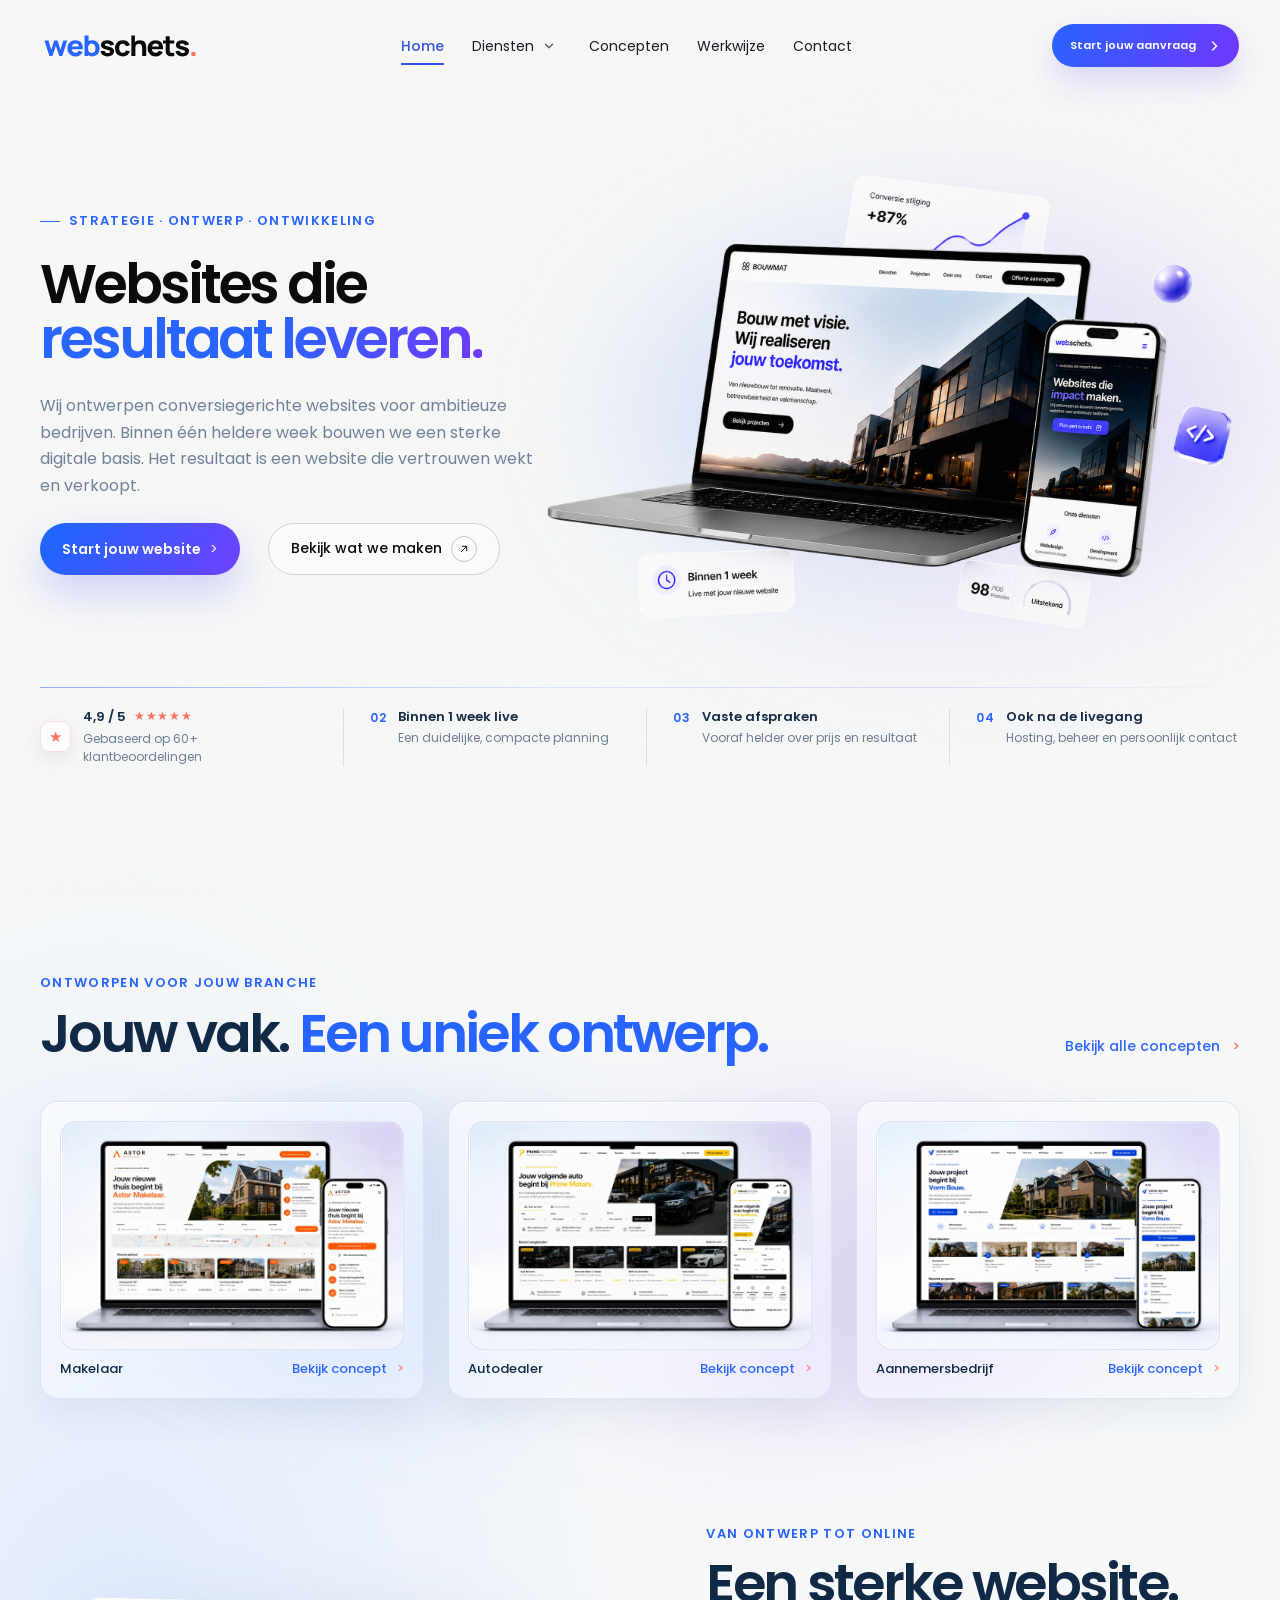
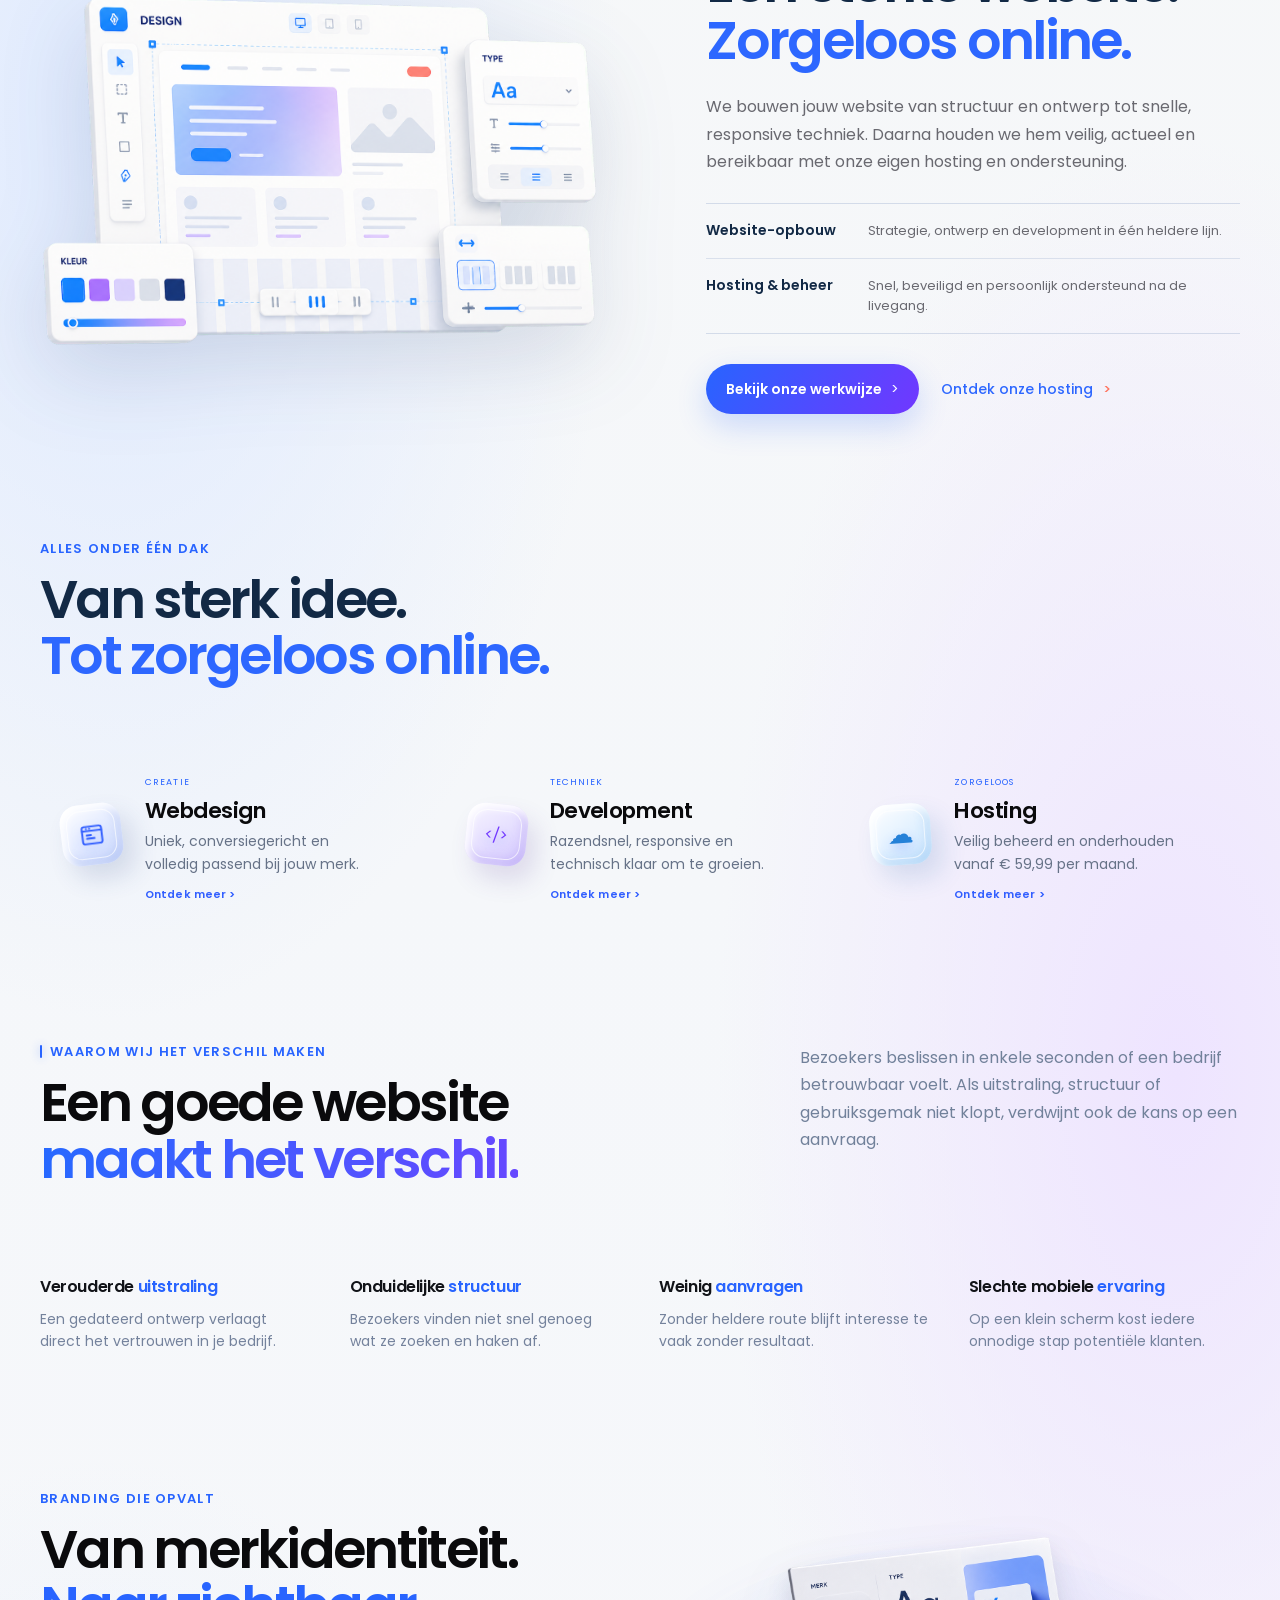
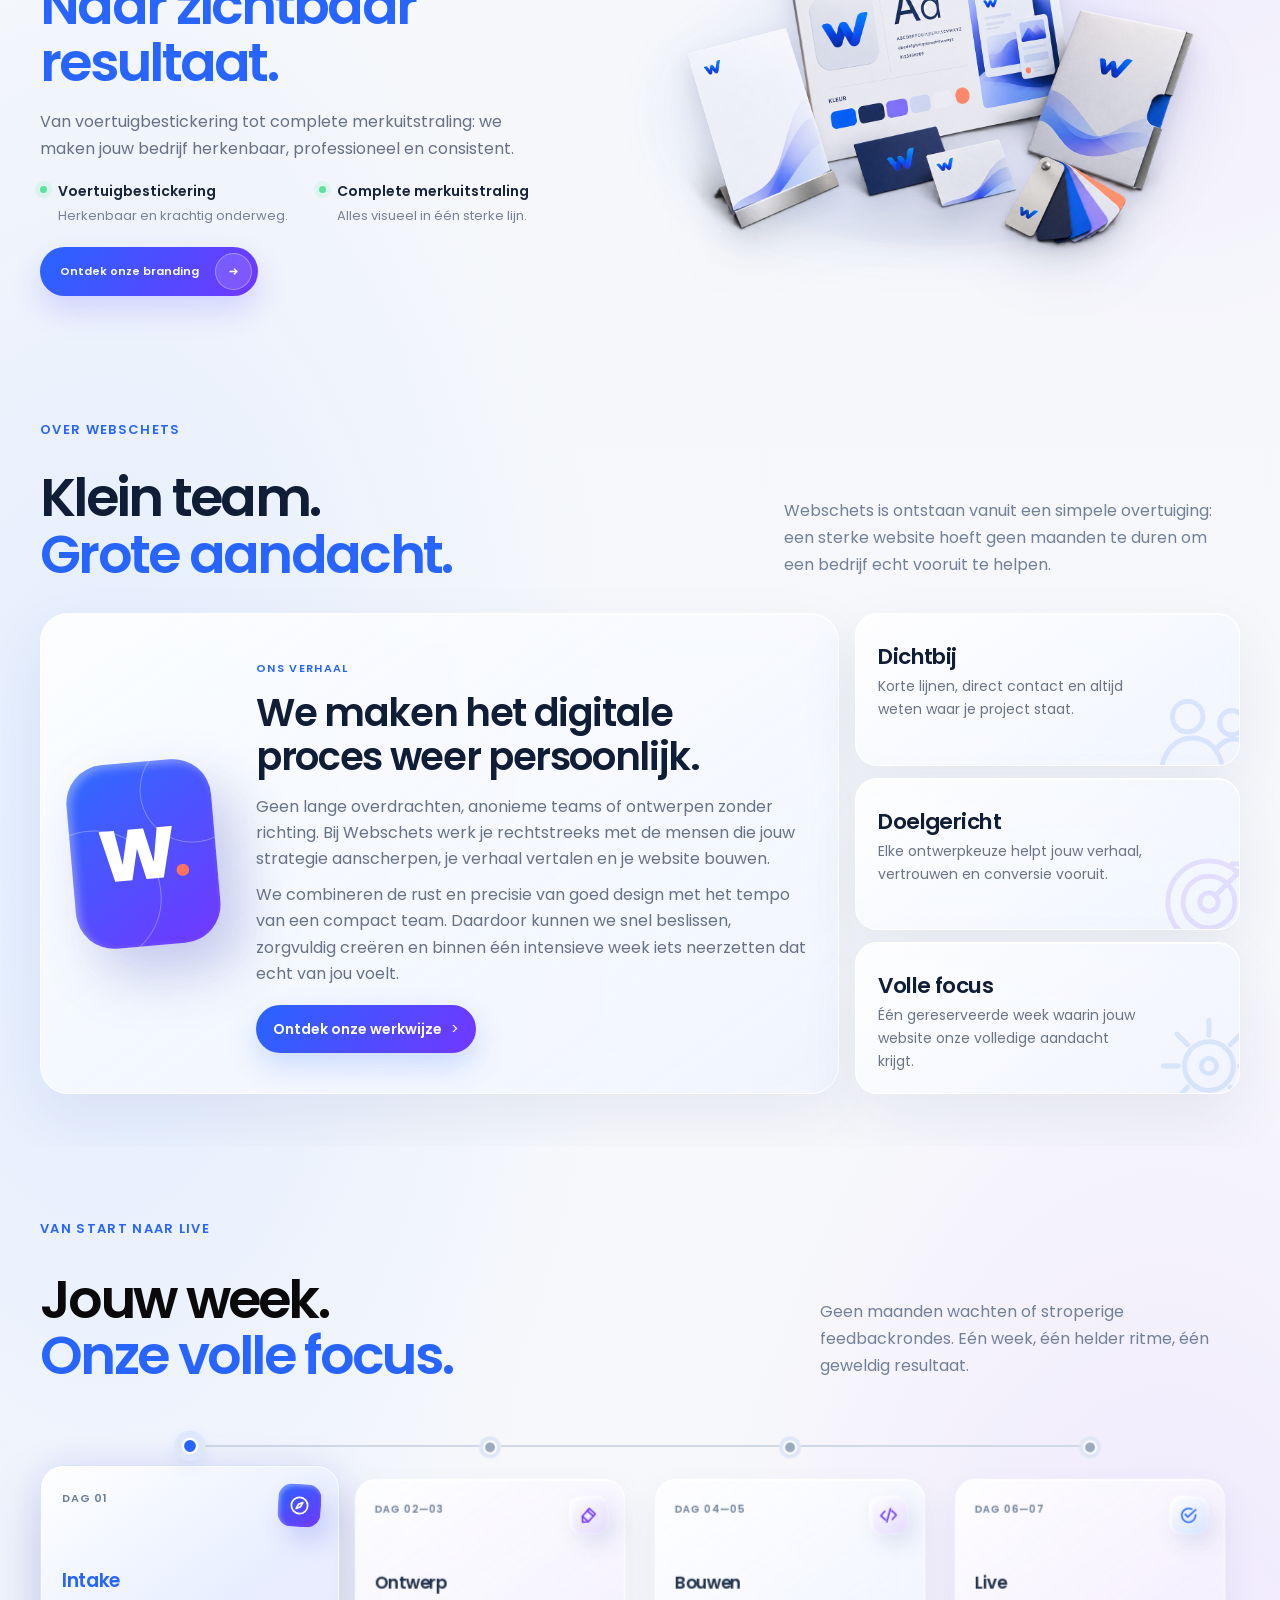
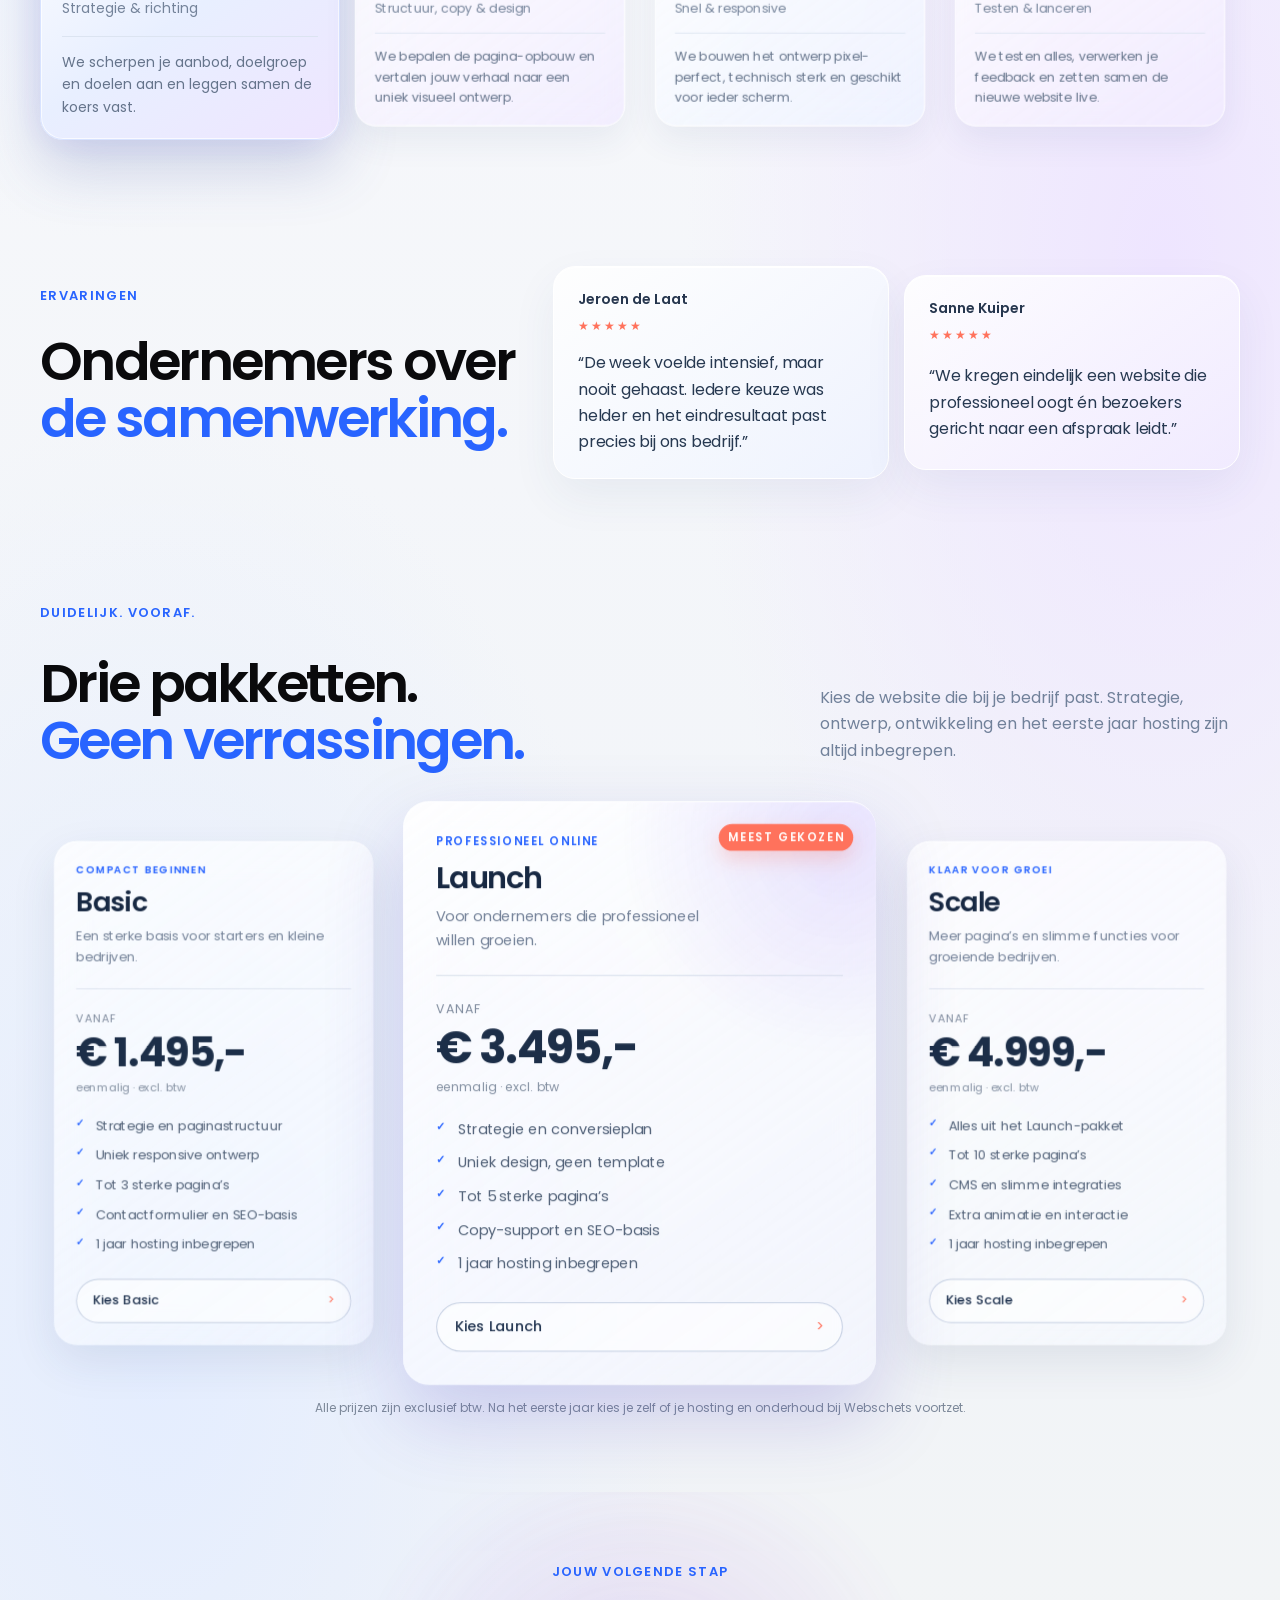
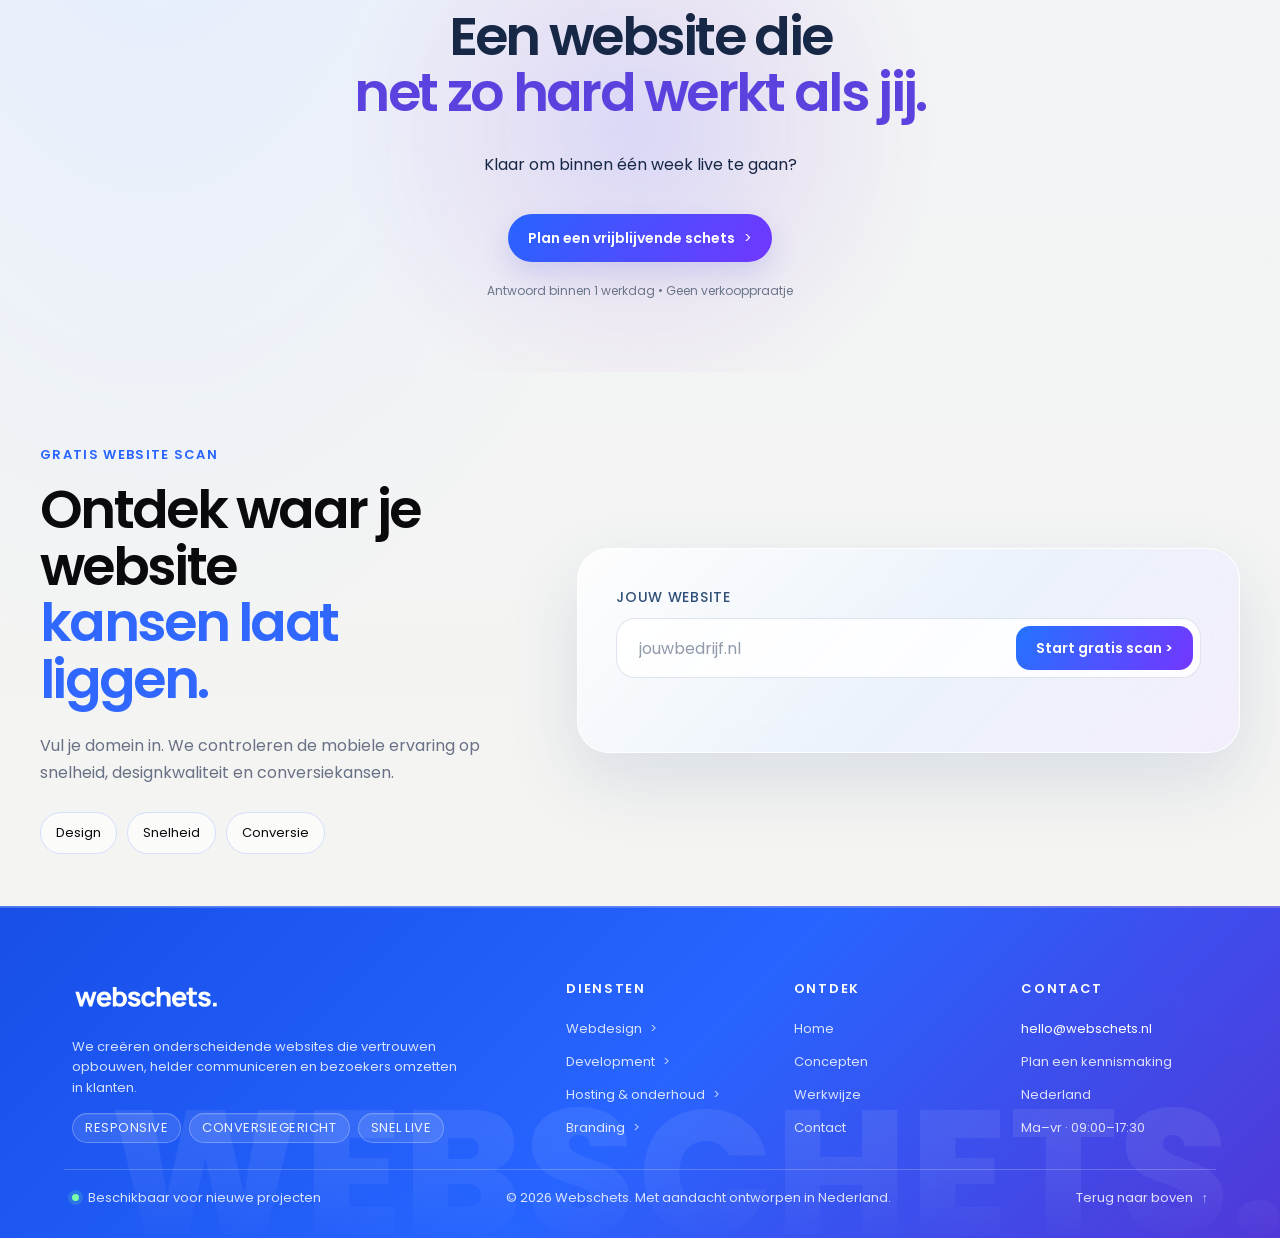
==== index.html @ 0f5df16c "Refresh seamless footer transition" ====
<!doctype html>
<html lang="nl">
<head>
  <link rel="icon" href="assets/webschets-favicon.png" type="image/png">
  <meta charset="UTF-8">
  <meta name="viewport" content="width=device-width, initial-scale=1.0">
  <meta name="description" content="Webschets bouwt conversiegerichte websites binnen 1 week, voor een strak bedrag.">
  <title>webschets — jouw nieuwe website. live in 1 week.</title>
  <link rel="stylesheet" href="styles.css?v=47">
  <link rel="stylesheet" href="shared-header.css?v=30">
  <link rel="stylesheet" href="typography.css?v=2">
  <link rel="stylesheet" href="logo-assets.css?v=2">
  <link rel="stylesheet" href="shared-footer.css?v=10">
<link rel="stylesheet" href="card-title-weight.css?v=1">
  <link rel="stylesheet" href="shared-design-system.css?v=2">
  <link rel="stylesheet" href="concept-showcase.css?v=15">
</head>
<body class="home-page">
  <div class="noise"></div>
  <header class="nav shell shared-site-header" id="site-header">
    <a class="logo" href="index.html" aria-label="Webschets home"><img class="site-logo-image" src="assets/webschets-logo.svg" alt="Webschets"></a>
    <nav aria-label="Hoofdnavigatie"><a class="active" href="index.html">Home</a><a href="diensten.html">Diensten</a><a href="werk.html">Concepten</a><a href="werkwijze.html">Werkwijze</a><a href="contact.html">Contact</a></nav>
      <a class="nav-cta" href="contact.html">Start jouw aanvraag <span class="nav-cta-icon" aria-hidden="true"><svg viewBox="0 0 20 20"><path d="m7 5 5 5-5 5"/></svg></span></a>
    <button class="menu" type="button" aria-label="Menu openen" aria-expanded="false">☰</button>
  </header>

  <main id="top">
    <section class="hero shell">
      <div class="hero-copy reveal">
        <p class="hero-eyebrow section-label">Strategie · ontwerp · ontwikkeling</p>
        <h1>Websites die<br><span>resultaat leveren.</span></h1>
        <p>Wij ontwerpen conversiegerichte websites voor ambitieuze bedrijven. Binnen één heldere week bouwen we een sterke digitale basis. Het resultaat is een website die vertrouwen wekt en verkoopt.</p>
        <div class="hero-actions"><a class="button primary" href="contact.html">Start jouw website <span>↗</span></a><a class="text-link" href="werk.html"><i aria-hidden="true"><svg viewBox="0 0 20 20"><path d="M5.5 14.5 14.5 5.5M7 5.5h7.5V13"/></svg></i> Bekijk wat we maken</a></div>
      </div>
      <div class="hero-visual reveal" data-parallax>
        <div class="orb orb-one"></div><div class="orb orb-two"></div>
        <img src="assets/webschets-hero-bouwmat-ultra-4k.png" alt="Vrijstaande Webschets website-mockup op laptop en telefoon voor Bouwmat">
      </div>
      <div class="hero-trust-bar reveal" aria-label="Waarom ondernemers Webschets vertrouwen">
        <div class="hero-trust-review"><span class="hero-review-badge" aria-hidden="true">★</span><p><span class="hero-review-score"><strong>4,9 / 5</strong><span class="hero-review-stars" aria-label="Vijf sterren">★★★★★</span></span><small>Gebaseerd op 60+ klantbeoordelingen</small></p></div>
        <div><span class="hero-trust-mark" aria-hidden="true">02</span><p><strong>Binnen 1 week live</strong><small>Een duidelijke, compacte planning</small></p></div>
        <div><span class="hero-trust-mark" aria-hidden="true">03</span><p><strong>Vaste afspraken</strong><small>Vooraf helder over prijs en resultaat</small></p></div>
        <div><span class="hero-trust-mark" aria-hidden="true">04</span><p><strong>Ook na de livegang</strong><small>Hosting, beheer en persoonlijk contact</small></p></div>
      </div>
    </section>

    <section class="concept-showcase shell reveal branch-showcase" id="werk" aria-labelledby="branch-showcase-title">
      <div class="concept-showcase-head">
        <div>
          <p class="kicker concept-showcase-eyebrow section-label">ONTWORPEN VOOR JOUW BRANCHE</p>
          <h2 id="branch-showcase-title">Jouw vak. <span>Een uniek ontwerp.</span></h2>
        </div>
        <a class="concept-showcase-all" href="werk.html">Bekijk alle concepten <span aria-hidden="true">→</span></a>
      </div>
      <div class="concept-showcase-grid branch-grid">
        <article class="concept-showcase-card branch-card realtor">
          <span class="concept-showcase-visual branch-preview"><span aria-hidden="true"></span></span>
          <span class="concept-showcase-meta"><strong>Makelaar</strong><span>Bekijk concept <i aria-hidden="true">→</i></span></span>
        </article>
        <article class="concept-showcase-card branch-card automotive">
          <span class="concept-showcase-visual branch-preview"><span aria-hidden="true"></span></span>
          <span class="concept-showcase-meta"><strong>Autodealer</strong><span>Bekijk concept <i aria-hidden="true">→</i></span></span>
        </article>
        <article class="concept-showcase-card branch-card contractor">
          <span class="concept-showcase-visual branch-preview"><span aria-hidden="true"></span></span>
          <span class="concept-showcase-meta"><strong>Aannemersbedrijf</strong><span>Bekijk concept <i aria-hidden="true">→</i></span></span>
        </article>
      </div>
    </section>

    <section class="home-build-hosting shell reveal" aria-labelledby="home-build-hosting-title">
      <figure class="home-build-hosting-visual">
        <span class="home-build-hosting-glow" aria-hidden="true"></span>
        <img src="assets/home-website-opbouw-hosting.png" width="1536" height="1024" alt="Webdesigninterface met kleur-, typografie- en responsive instellingen" decoding="async">
      </figure>
      <div class="home-build-hosting-copy">
        <p class="kicker section-label">VAN ONTWERP TOT ONLINE</p>
        <h2 id="home-build-hosting-title">Een sterke website.<br><span>Zorgeloos online.</span></h2>
        <p class="home-build-hosting-intro">We bouwen jouw website van structuur en ontwerp tot snelle, responsive techniek. Daarna houden we hem veilig, actueel en bereikbaar met onze eigen hosting en ondersteuning.</p>
        <div class="home-build-hosting-points">
          <div><strong>Website-opbouw</strong><span>Strategie, ontwerp en development in één heldere lijn.</span></div>
          <div><strong>Hosting &amp; beheer</strong><span>Snel, beveiligd en persoonlijk ondersteund na de livegang.</span></div>
        </div>
        <div class="home-build-hosting-actions">
          <a class="button primary" href="werkwijze.html">Bekijk onze werkwijze <span>→</span></a>
          <a class="home-build-hosting-link" href="hosting.html">Ontdek onze hosting <span aria-hidden="true">→</span></a>
        </div>
      </div>
    </section>

    <section class="usp-strip shell reveal home-usp-reveal" aria-labelledby="home-services-title"><div class="usp-section-heading"><div><span class="section-label">Alles onder één dak</span><h2 id="home-services-title">Van sterk idee.<br><em>Tot zorgeloos online.</em></h2></div></div><div class="usp-card-grid"><a class="usp-link" href="/diensten#webdesign"><article><div class="usp-icon design-icon"><svg viewBox="0 0 24 24" aria-hidden="true"><rect x="3" y="4" width="18" height="16" rx="2"></rect><path d="M3 8h18M7 6h.01M10 6h.01M7 12h4M7 15h7"></path></svg></div><div><span>CREATIE</span><h3>Webdesign</h3><p>Uniek, conversiegericht en volledig passend bij jouw merk.</p></div></article></a><a class="usp-link" href="/diensten#development"><article><div class="usp-icon dev-icon"><i>&lt;/&gt;</i></div><div><span>TECHNIEK</span><h3>Development</h3><p>Razendsnel, responsive en technisch klaar om te groeien.</p></div></article></a><a class="usp-link" href="/diensten#hosting"><article><div class="usp-icon host-icon"><i>☁</i></div><div><span>ZORGELOOS</span><h3>Hosting</h3><p>Veilig beheerd en onderhouden vanaf € 59,99 per maand.</p></div></article></a></div></section>

    <section class="website-problems shell reveal" aria-labelledby="website-problems-title"><div class="problem-head"><div><p class="kicker section-label">WAAROM WIJ HET VERSCHIL MAKEN</p><h2 id="website-problems-title">Een goede website<br><span>maakt het verschil.</span></h2></div><p>Bezoekers beslissen in enkele seconden of een bedrijf betrouwbaar voelt. Als uitstraling, structuur of gebruiksgemak niet klopt, verdwijnt ook de kans op een aanvraag.</p></div><div class="problem-grid"><article><h3>Verouderde <span>uitstraling</span></h3><p>Een gedateerd ontwerp verlaagt direct het vertrouwen in je bedrijf.</p></article><article><h3>Onduidelijke <span>structuur</span></h3><p>Bezoekers vinden niet snel genoeg wat ze zoeken en haken af.</p></article><article><h3>Weinig <span>aanvragen</span></h3><p>Zonder heldere route blijft interesse te vaak zonder resultaat.</p></article><article><h3>Slechte mobiele <span>ervaring</span></h3><p>Op een klein scherm kost iedere onnodige stap potentiële klanten.</p></article></div></section>

    <section class="home-branding shell reveal" aria-labelledby="home-branding-title">
      <div class="home-branding-copy">
        <p class="kicker section-label">BRANDING DIE OPVALT</p>
        <h2 id="home-branding-title">Van merkidentiteit.<br><span>Naar zichtbaar resultaat.</span></h2>
        <p class="home-branding-intro">Van voertuigbestickering tot complete merkuitstraling: we maken jouw bedrijf herkenbaar, professioneel en consistent.</p>
        <div class="home-branding-benefits" aria-label="Onze brandingdiensten">
          <div><strong>Voertuigbestickering</strong><span>Herkenbaar en krachtig onderweg.</span></div>
          <div><strong>Complete merkuitstraling</strong><span>Alles visueel in één sterke lijn.</span></div>
        </div>
        <a class="home-branding-link" href="branding.html">Ontdek onze branding <span aria-hidden="true"><svg viewBox="0 0 20 20"><path d="M6 10h8M11 7l3 3-3 3"/></svg></span></a>
      </div>
      <figure class="home-branding-visual">
        <div class="home-branding-glow" aria-hidden="true"></div>
        <img src="assets/branding-identity-mockup-webschets.png" alt="Hoogwaardige merkidentiteit-mockup met logo, typografie, kleuren en drukwerk" loading="lazy" decoding="async">
      </figure>
    </section>

    <section class="about-webschets" id="over-ons"><div class="shell reveal"><p class="kicker section-label">OVER WEBSCHETS</p><div class="section-head"><h2>Klein team.<br><span>Grote aandacht.</span></h2><p>Webschets is ontstaan vanuit een simpele overtuiging: een sterke website hoeft geen maanden te duren om een bedrijf echt vooruit te helpen.</p></div><div class="about-story"><article class="about-main"><div class="about-mark" aria-hidden="true"><span>W<b>.</b></span><i></i><i></i><i></i></div><div><span class="about-label">ONS VERHAAL</span><h3>We maken het digitale proces weer persoonlijk.</h3><p>Geen lange overdrachten, anonieme teams of ontwerpen zonder richting. Bij Webschets werk je rechtstreeks met de mensen die jouw strategie aanscherpen, je verhaal vertalen en je website bouwen.</p><p>We combineren de rust en precisie van goed design met het tempo van een compact team. Daardoor kunnen we snel beslissen, zorgvuldig creëren en binnen één intensieve week iets neerzetten dat echt van jou voelt.</p><a class="button primary" href="werkwijze.html">Ontdek onze werkwijze <span>↗</span></a></div></article><div class="about-values"><article><h3>Dichtbij</h3><p>Korte lijnen, direct contact en altijd weten waar je project staat.</p></article><article><h3>Doelgericht</h3><p>Elke ontwerpkeuze helpt jouw verhaal, vertrouwen en conversie vooruit.</p></article><article><h3>Volle focus</h3><p>Één gereserveerde week waarin jouw website onze volledige aandacht krijgt.</p></article></div></div></div></section>

    <section class="process shell reveal" id="werkwijze"><p class="kicker section-label">VAN START NAAR LIVE</p><div class="section-head"><h2>Jouw week.<br><span>Onze volle focus.</span></h2><p>Geen maanden wachten of stroperige feedbackrondes. Eén week, één helder ritme, één geweldig resultaat.</p></div><div class="timeline" id="timeline">
      <button class="day active" data-day="1"><b>DAG 01</b><span>Intake</span><small>Strategie & richting</small><em>We scherpen je aanbod, doelgroep en doelen aan en leggen samen de koers vast.</em></button><button class="day" data-day="3"><b>DAG 02—03</b><span>Ontwerp</span><small>Structuur, copy & design</small><em>We bepalen de pagina-opbouw en vertalen jouw verhaal naar een uniek visueel ontwerp.</em></button><button class="day" data-day="5"><b>DAG 04—05</b><span>Bouwen</span><small>Snel & responsive</small><em>We bouwen het ontwerp pixel-perfect, technisch sterk en geschikt voor ieder scherm.</em></button><button class="day" data-day="7"><b>DAG 06—07</b><span>Live</span><small>Testen & lanceren</small><em>We testen alles, verwerken je feedback en zetten samen de nieuwe website live.</em></button>
    </div><div class="timeline-detail"><span id="dayLabel">DAG 01</span><p id="dayText">We duiken in je aanbod, doelgroep en doelen. Aan het eind van de dag ligt de koers messcherp vast.</p></div></section>

    <section class="testimonial-grid shell reveal" aria-labelledby="ervaringen-title"><div class="testimonial-heading"><p class="kicker section-label">ERVARINGEN</p><h2 id="ervaringen-title">Ondernemers over<br><span>de samenwerking.</span></h2></div><article><strong class="testimonial-owner">Jeroen de Laat</strong><div class="testimonial-stars">★★★★★</div><blockquote>“De week voelde intensief, maar nooit gehaast. Iedere keuze was helder en het eindresultaat past precies bij ons bedrijf.”</blockquote></article><article><strong class="testimonial-owner">Sanne Kuiper</strong><div class="testimonial-stars">★★★★★</div><blockquote>“We kregen eindelijk een website die professioneel oogt én bezoekers gericht naar een afspraak leidt.”</blockquote></article></section>

    <section class="pricing pricing-simple" id="prijzen">
      <div class="shell reveal">
        <p class="kicker section-label">DUIDELIJK. VOORAF.</p>
        <div class="section-head">
          <h2>Drie pakketten.<br><span>Geen verrassingen.</span></h2>
          <p>Kies de website die bij je bedrijf past. Strategie, ontwerp, ontwikkeling en het eerste jaar hosting zijn altijd inbegrepen.</p>
        </div>
        <div class="pricing-simple-grid" aria-label="Websitepakketten">
          <article class="pricing-simple-card">
            <header>
              <span class="pricing-simple-label">COMPACT BEGINNEN</span>
              <h3>Basic</h3>
              <p>Een sterke basis voor starters en kleine bedrijven.</p>
            </header>
            <div class="pricing-simple-price"><small>VANAF</small><strong>€ 1.495,-</strong><span>eenmalig · excl. btw</span></div>
            <ul>
              <li>Strategie en paginastructuur</li>
              <li>Uniek responsive ontwerp</li>
              <li>Tot 3 sterke pagina’s</li>
              <li>Contactformulier en SEO-basis</li>
              <li>1 jaar hosting inbegrepen</li>
            </ul>
            <a class="pricing-simple-cta" href="contact.html?pakket=basic">Kies Basic <span>↗</span></a>
          </article>
          <article class="pricing-simple-card is-featured">
            <div class="pricing-simple-popular">MEEST GEKOZEN</div>
            <header>
              <span class="pricing-simple-label">PROFESSIONEEL ONLINE</span>
              <h3>Launch</h3>
              <p>Voor ondernemers die professioneel willen groeien.</p>
            </header>
            <div class="pricing-simple-price"><small>VANAF</small><strong>€ 3.495,-</strong><span>eenmalig · excl. btw</span></div>
            <ul>
              <li>Strategie en conversieplan</li>
              <li>Uniek design, geen template</li>
              <li>Tot 5 sterke pagina’s</li>
              <li>Copy-support en SEO-basis</li>
              <li>1 jaar hosting inbegrepen</li>
            </ul>
            <a class="pricing-simple-cta" href="contact.html?pakket=launch">Kies Launch <span>↗</span></a>
          </article>
          <article class="pricing-simple-card">
            <header>
              <span class="pricing-simple-label">KLAAR VOOR GROEI</span>
              <h3>Scale</h3>
              <p>Meer pagina’s en slimme functies voor groeiende bedrijven.</p>
            </header>
            <div class="pricing-simple-price"><small>VANAF</small><strong>€ 4.999,-</strong><span>eenmalig · excl. btw</span></div>
            <ul>
              <li>Alles uit het Launch-pakket</li>
              <li>Tot 10 sterke pagina’s</li>
              <li>CMS en slimme integraties</li>
              <li>Extra animatie en interactie</li>
              <li>1 jaar hosting inbegrepen</li>
            </ul>
            <a class="pricing-simple-cta" href="contact.html?pakket=scale">Kies Scale <span>↗</span></a>
          </article>
        </div>
        <p class="pricing-simple-note">Alle prijzen zijn exclusief btw. Na het eerste jaar kies je zelf of je hosting en onderhoud bij Webschets voortzet.</p>
      </div>
    </section>


    <section class="cta shell reveal" id="contact"><div class="cta-orb"></div><p class="section-label">JOUW VOLGENDE STAP</p><h2>Een website die<br><em>net zo hard werkt als jij.</em></h2><p>Klaar om binnen één week live te gaan?</p><a class="button light-button" href="contact.html">Plan een vrijblijvende schets <span>↗</span></a><small>Antwoord binnen 1 werkdag • Geen verkooppraatje</small></section>
    <dialog class="branch-dialog" id="branchDialog"><div class="branch-dialog-shell"><button class="branch-dialog-close" type="button" aria-label="Pop-up sluiten">×</button><div class="branch-dialog-copy"><p class="kicker" id="branchDialogKicker"></p><h2 id="branchDialogTitle"></h2><p id="branchDialogIntro"></p><div class="branch-dialog-points" id="branchDialogPoints"></div><div class="branch-palette" id="branchPalette"></div><a class="button primary" id="branchDialogCta" href="contact.html">Ontwerp voor mijn branche <span>↗</span></a></div><div class="branch-dialog-visuals"><div class="dialog-desktop" id="dialogDesktop"></div><div class="dialog-mobile" id="dialogMobile"></div><div class="dialog-note"><span>DESKTOP</span><span>RESPONSIVE</span><span>CONVERSIEGERICHT</span></div></div></div></dialog>
    <section class="website-scan shell reveal" id="website-scan" aria-labelledby="website-scan-title">
      <div class="scan-copy">
        <p class="kicker section-label">GRATIS WEBSITE SCAN</p>
        <h2 id="website-scan-title">Ontdek waar je website<br><span>kansen laat liggen.</span></h2>
        <p>Vul je domein in. We controleren de mobiele ervaring op snelheid, designkwaliteit en conversiekansen.</p>
        <div class="scan-pill-row"><span>Design</span><span>Snelheid</span><span>Conversie</span></div>
      </div>
      <div class="scan-panel">
        <form id="websiteScanForm" class="scan-form">
          <label for="scanUrl">Jouw website</label>
          <div class="scan-field">
            <input id="scanUrl" name="url" type="text" inputmode="url" autocomplete="url" placeholder="jouwbedrijf.nl" required>
            <button type="submit">Start gratis scan <span>&gt;</span></button>
          </div>
        </form>
        <div id="scanStatus" class="scan-status" aria-live="polite"></div>
        <div id="scanProgress" class="scan-progress" hidden><i></i></div>
        <div id="scanResults" class="scan-results" hidden>
          <div class="scan-score-grid">
            <article><span>Design</span><strong data-scan-score="design">—</strong><small>Indicatie</small></article>
            <article><span>Snelheid</span><strong data-scan-score="speed">—</strong><small>Mobiel</small></article>
            <article><span>Conversie</span><strong data-scan-score="conversion">—</strong><small>Indicatie</small></article>
          </div>
          <div class="scan-advice"><h3>Je eerste verbeterkansen</h3><ul id="scanAdvice"></ul></div>
          <p class="scan-note">Gebaseerd op een live mobiele Lighthouse-meting. Design en conversie zijn indicatieve scores op basis van toegankelijkheid, techniek, SEO en snelheid.</p>
        </div>
      </div>
    </section>
  </main>
  <footer class="shell footer-rich"><div class="footer-brand"><a class="logo" href="index.html"><img class="site-logo-image" src="assets/webschets-logo.svg" alt="Webschets"></a><p>Conversiegerichte websites.<br>Live binnen één week.</p></div><div class="footer-column"><b>Ontdek</b><a href="diensten.html">Diensten</a><a href="werk.html">Sectorconcepten</a><a href="werkwijze.html">Werkwijze</a></div><div class="footer-column"><b>Contact</b><a href="contact.html">Plan een schets</a><a href="mailto:hello@webschets.nl">hello@webschets.nl</a><span>Ma–vr · 09:00–17:30</span></div><div class="footer-mini-cta"><strong>Klaar om te groeien?</strong><a class="button primary" href="contact.html">Start jouw website <span>↗</span></a></div><small class="footer-copy">© 2026 webschets · Nederland</small></footer>
  <script src="app.js?v=9"></script>
  <script src="shared-header.js?v=10"></script>
  <link rel="stylesheet" href="shared-home-hero.css?v=40">
  <link rel="stylesheet" href="shared-services-hero-theme.css?v=5">
  <link rel="stylesheet" href="home-typography.css?v=2">
  <style id="homepage-hero-image-flush">
    body { background: #f7f8f7 !important; }
    body main > .hero { background: transparent !important; border: 0 !important; box-shadow: none !important; }

    .shared-site-header:not(.scrolled):not(.is-scrolled) {
      background: transparent !important;
      border-color: transparent !important;
      box-shadow: none !important;
      backdrop-filter: none !important;
    }
    body main > .hero .hero-visual {
      padding: 0 !important;
      overflow: visible !important;
      border: 0 !important;
      background: transparent !important;
      box-shadow: none !important;
      backdrop-filter: none !important;
    }

    /* hero-image-quality */
    body main > .hero .hero-visual {
      opacity: 1 !important;
      transform: none !important;
    }
    body main > .hero .hero-visual > img {
      opacity: 1 !important;
      filter: none !important;
      mix-blend-mode: normal !important;
      transform: none !important;
      image-rendering: auto;
    }
    /* hero-image-larger */
    @media (min-width: 901px) {
      body main > .hero { grid-template-columns: 45% 55% !important; column-gap: 12px !important; }
      body main > .hero .hero-visual > img {
        width: 105% !important;
        max-width: none !important;
        margin-left: 7.5% !important;
      }
    }
    @media (min-width: 601px) and (max-width: 900px) {
      body main > .hero .hero-visual > img {
        width: min(100%, 820px) !important;
        max-width: 820px !important;
      }
    }  </style>
  <link rel="stylesheet" href="home-refinements.css?v=44">
  <script src="shared-footer.js?v=6"></script>
</body>
</html>
---- styles.css ----
:root{--ink:#0a0a0c;--muted:#696970;--blue:#2864ff;--violet:#7137ff;--coral:#ff725c;--paper:#f4f4f1;--line:#deded9}*{box-sizing:border-box}html{scroll-behavior:smooth}body{margin:0;background:var(--paper);color:var(--ink);font-family:'DM Sans',sans-serif;overflow-x:hidden}.noise{position:fixed;inset:0;pointer-events:none;opacity:.035;z-index:20;background-image:url("data:image/svg+xml,%3Csvg viewBox='0 0 180 180' xmlns='http://www.w3.org/2000/svg'%3E%3Cfilter id='n'%3E%3CfeTurbulence type='fractalNoise' baseFrequency='.8' numOctaves='4'/%3E%3C/filter%3E%3Crect width='100%25' height='100%25' filter='url(%23n)' opacity='.7'/%3E%3C/svg%3E")}.shell{width:min(1200px,calc(100% - 48px));margin:auto}.nav{height:82px;display:flex;align-items:center;justify-content:space-between;position:relative;z-index:10}.logo{font:600 23px Manrope;color:var(--ink);text-decoration:none;letter-spacing:-1.2px}.logo span:first-child{color:var(--blue)}.logo .dot{color:var(--coral)}.nav nav{display:flex;gap:34px}.nav nav a,.nav-cta{color:var(--ink);text-decoration:none;font-size:13px;font-weight:600}.nav nav a{transition:.2s}.nav nav a:hover{color:var(--blue)}.nav-cta{background:var(--ink);color:#fff;padding:13px 18px;border-radius:100px}.nav-cta span,.button span{margin-left:9px}.menu{display:none;border:0;background:none;font-size:22px}.hero{min-height:730px;display:grid;grid-template-columns:47% 53%;align-items:center;padding:46px 0 80px}.pill{display:inline-flex;align-items:center;gap:8px;border:1px solid #d4d4d0;border-radius:100px;padding:8px 12px;font-size:11px;font-weight:600;background:#fff8}.pill i{width:7px;height:7px;border-radius:50%;background:#39b96b;box-shadow:0 0 0 4px #dff4e6}.hero h1,.promise h2,.section-head h2,.cta h2{font:600 clamp(50px,6vw,82px)/.98 Manrope;letter-spacing:-5px;margin:27px 0}.hero h1 span,.promise h2 span,.section-head h2 span{color:var(--blue)}.hero-copy>p{max-width:555px;color:var(--muted);font-size:17px;line-height:1.65}.hero-actions{display:flex;align-items:center;gap:28px;margin:34px 0}.button{display:inline-flex;align-items:center;justify-content:center;border-radius:100px;padding:16px 22px;text-decoration:none;font-size:13px;font-weight:600}.primary{background:linear-gradient(120deg,var(--blue),var(--violet));color:white;box-shadow:0 12px 30px #2864ff35}.text-link{color:var(--ink);text-decoration:none;font-size:13px;font-weight:600}.text-link i{display:inline-grid;place-items:center;width:30px;height:30px;border:1px solid #cbcbd0;border-radius:50%;font-size:8px;margin-right:8px}.proof{display:flex;align-items:center;gap:14px}.avatars{display:flex}.avatars span{width:33px;height:33px;border-radius:50%;display:grid;place-items:center;margin-left:-7px;border:2px solid var(--paper);background:linear-gradient(145deg,#cdd7ff,#7f93ee);font-size:9px;font-weight:600}.avatars span:first-child{margin:0;background:linear-gradient(145deg,#ffd4bc,#b87c68)}.avatars span:last-child{background:linear-gradient(145deg,#d1e8ca,#6fa467)}.proof b,.proof small{display:block;font-size:11px}.proof b span{color:#ff7a59;letter-spacing:1px}.proof small{color:var(--muted);margin-top:3px}.hero-visual{position:relative;min-height:570px;display:grid;place-items:center;transform-style:preserve-3d}.hero-visual img{width:122%;max-width:none;position:relative;z-index:2;filter:drop-shadow(0 35px 45px #15236b38);border-radius:30px;mix-blend-mode:multiply}.orb{position:absolute;border-radius:50%;filter:blur(35px)}.orb-one{width:440px;height:440px;background:#315dff34;right:-30px}.orb-two{width:220px;height:220px;background:#ff76592c;bottom:30px;left:80px}.float-tag{position:absolute;z-index:4;background:#fffffff0;border:1px solid #ffffff;border-radius:16px;box-shadow:0 18px 50px #0b163526;padding:13px 16px;backdrop-filter:blur(14px)}.float-tag b,.float-tag small{display:block}.float-tag small{font-size:9px;color:var(--muted);margin-top:3px}.float-tag span{float:left;display:grid;place-items:center;width:30px;height:30px;border-radius:10px;background:#e8edff;color:var(--blue);margin-right:10px}.tag-top{top:75px;right:-15px}.tag-bottom{bottom:70px;left:20px}.tag-bottom i{float:left;width:8px;height:8px;background:#39ba6c;border-radius:50%;margin:7px 10px 0 0}.ticker{overflow:hidden;background:var(--ink);color:white;transform:rotate(-1.2deg);width:102%;margin-left:-1%;padding:17px 0}.ticker div{white-space:nowrap;font-size:12px;font-weight:600;letter-spacing:2.5px;animation:scroll 24s linear infinite}.ticker b{color:#6b78ff;padding:0 26px}@keyframes scroll{to{transform:translateX(-50%)}}.promise,.process{padding:150px 0}.kicker{font-size:10px;font-weight:600;letter-spacing:2.3px;color:var(--blue)}.promise>h2{font-size:clamp(46px,5.8vw,76px)}.section-intro{margin:-108px 0 75px auto;width:36%;color:var(--muted);line-height:1.7}.feature-grid{display:grid;grid-template-columns:repeat(3,1fr);gap:16px}.feature{border-radius:26px;min-height:400px;padding:26px;position:relative;overflow:hidden}.feature .num{font-size:10px;font-weight:600;opacity:.5}.feature h3{font:600 23px Manrope;margin:170px 0 10px}.feature p{font-size:13px;line-height:1.6;max-width:285px}.feature.dark{background:#0d0d12;color:white}.feature.gradient{background:linear-gradient(150deg,#315cff,#8236f7);color:white}.feature.light{background:#fff;border:1px solid #e3e3df}.icon-3d{position:absolute;right:40px;top:55px;width:120px;height:120px;border-radius:34px;display:grid;place-items:center;font-size:54px;background:linear-gradient(145deg,#8b5dff,#344dff);box-shadow:16px 22px 40px #0008,inset 4px 4px 8px #ffffff65;transform:rotate(-10deg)}.mini-chart{display:flex;gap:8px;align-items:end;height:55px}.mini-chart i{display:block;width:28px;background:#585866;border-radius:6px 6px 0 0}.mini-chart i:nth-child(1){height:20%}.mini-chart i:nth-child(2){height:38%}.mini-chart i:nth-child(3){height:56%}.mini-chart i:nth-child(4){height:78%;background:#545aff}.mini-chart i:nth-child(5){height:100%;background:#7d45ff}.week{position:absolute;top:50px;left:50%;transform:translateX(-50%);display:flex;align-items:center;gap:8px}.week b{font:600 112px/.8 Manrope;letter-spacing:-8px;text-shadow:8px 12px 25px #28109570}.week span{writing-mode:vertical-rl;font-size:11px;font-weight:600;letter-spacing:3px}.days{display:flex;gap:7px}.days i{width:28px;height:28px;display:grid;place-items:center;border-radius:50%;font-size:9px;font-style:normal;background:#ffffff1f}.days .done{background:white;color:var(--blue)}.price-stamp{position:absolute;top:70px;right:60px;font:600 90px Manrope;color:#deddf0;transform:rotate(8deg)}.price-stamp b{font-size:13px;position:absolute;left:26px;top:42px;color:#555}.feature.light a{color:var(--blue);font-size:12px;font-weight:600;text-decoration:none}.work{background:#0a0a0d;color:white;padding:140px 0}.work .kicker{color:#8f6fff}.section-head{display:flex;justify-content:space-between;align-items:end;margin-bottom:65px}.section-head h2{font-size:clamp(45px,5.5vw,72px);margin:20px 0 0}.section-head p{width:35%;color:#92929c;line-height:1.7;font-size:14px;margin-bottom:5px}.case-grid{display:grid;grid-template-columns:1.25fr .75fr;gap:18px}.case{min-height:560px;border-radius:28px;position:relative;overflow:hidden;padding:34px}.case-a{background:linear-gradient(145deg,#ddd9ce,#87867e);color:#131313}.case-b{background:linear-gradient(150deg,#6a72ff,#6531bd);display:flex;align-items:end}.case-copy{position:relative;z-index:3}.case-copy span{font-size:9px;font-weight:600;letter-spacing:1.6px}.case-copy h3{font:600 34px/1.08 Manrope;margin:14px 0}.case-copy p{font-size:11px}.browser-card{position:absolute;width:72%;height:455px;right:-30px;bottom:-30px;background:#f6f4eb;border:8px solid #222;border-radius:15px;box-shadow:-35px 35px 60px #2828214d;padding:16px;transform:rotate(-4deg)}.browser-top{height:24px;color:#aaa;font-size:9px}.interior{height:210px;background:linear-gradient(135deg,#3c3732,#b99a75 45%,#52544b);border-radius:3px}.browser-card h4{font:600 28px Manrope;margin:18px 0}.browser-card button{border:0;background:#222;color:#fff;padding:10px 13px}.phone{position:absolute;top:40px;left:50%;transform:translateX(-50%) rotate(5deg);height:400px;width:205px;border:8px solid #14131a;border-radius:35px;background:#f1ece6;box-shadow:20px 25px 50px #20104488;padding:8px}.phone-screen{text-align:center;height:100%;border-radius:23px;background:linear-gradient(#e8dfd3,#f8f5ef);padding:20px;color:#202020}.bottle{height:190px;width:92px;background:linear-gradient(90deg,#251a15,#6b4f3d,#211713);color:#ddd;margin:24px auto 12px;border-radius:16px 16px 9px 9px;display:grid;place-items:center;box-shadow:16px 20px 25px #28190e50}.phone-screen h4{font:600 18px Manrope}.case-b .case-copy{color:white}.process .section-head p{color:var(--muted)}.timeline{display:grid;grid-template-columns:repeat(5,1fr);border-top:1px solid var(--line)}.day{border:0;border-right:1px solid var(--line);background:none;text-align:left;padding:28px 18px;cursor:pointer;transition:.3s;position:relative}.day:first-child{border-left:1px solid var(--line)}.day:before{content:'';position:absolute;top:-5px;left:18px;width:9px;height:9px;border-radius:50%;background:#aaa}.day b,.day span,.day small{display:block}.day b{font-size:11px;color:#999}.day span{font:600 18px Manrope;margin:26px 0 7px}.day small{color:#888}.day.active{background:white;box-shadow:0 16px 35px #0000000b}.day.active:before{background:var(--blue);box-shadow:0 0 0 6px #dbe4ff}.day.active span{color:var(--blue)}.timeline-detail{margin:28px 0 0 auto;width:58%;display:flex;gap:30px;border-left:2px solid var(--blue);padding:8px 0 8px 20px}.timeline-detail span{font-size:10px;font-weight:600;color:var(--blue);white-space:nowrap}.timeline-detail p{margin:0;color:var(--muted);font-size:13px;line-height:1.6}.pricing{padding:140px 0;background:#e9e9e5}.pricing .section-head p{color:var(--muted)}.price-toggle{background:#dbdbd7;padding:4px;border-radius:100px;display:inline-flex;margin-bottom:20px}.price-toggle button{border:0;border-radius:100px;padding:10px 25px;background:transparent;font-weight:600;cursor:pointer}.price-toggle button.active{background:white;box-shadow:0 4px 12px #0001}.price-card{background:white;border-radius:26px;padding:36px;display:grid;grid-template-columns:1fr .55fr;gap:25px;align-items:center;box-shadow:0 20px 60px #0b0b1510}.best{font-size:8px;font-weight:600;letter-spacing:1.5px;color:var(--blue)}.price-card h3{font:600 30px Manrope;margin:10px 0}.price-card p{color:var(--muted);font-size:13px;line-height:1.6;max-width:470px}.price small,.price strong,.price span{display:block}.price small,.price span{font-size:9px;color:#888}.price strong{font:600 37px Manrope;margin:6px 0}.price-card ul{display:grid;grid-template-columns:1fr 1fr;gap:13px;list-style:none;margin:0;padding:25px 0;border-top:1px solid #eee;grid-column:1/-1;font-size:12px}.price-card li{color:#444}.price-card li::first-letter{color:var(--blue)}.price-card>.button{justify-self:end}.cta{margin-top:100px;margin-bottom:100px;min-height:520px;border-radius:34px;background:#17112e;color:white;display:flex;flex-direction:column;align-items:center;justify-content:center;text-align:center;position:relative;overflow:hidden;padding:60px}.cta-orb{position:absolute;width:600px;height:600px;border-radius:50%;background:radial-gradient(circle,#5a46ff 0,#5430e5 22%,#b83b9f 50%,transparent 69%);filter:blur(12px);opacity:.85}.cta>*:not(.cta-orb){position:relative}.cta>p:first-of-type{font-size:9px;letter-spacing:2px}.cta h2{font-size:clamp(42px,5vw,68px);margin:14px 0}.cta h2 em{font-style:normal;color:#dfd3ff}.cta>p{font-size:13px}.light-button{background:white;color:#1c1435;margin:20px}.cta small{font-size:9px;color:#c3bbda}footer{border-top:1px solid var(--line);padding:40px 0;display:grid;grid-template-columns:1fr 1fr auto;align-items:center;gap:20px}footer p,footer small{font-size:10px;color:#888}footer div{display:flex;gap:25px}footer div a{color:#333;text-decoration:none;font-size:11px}.reveal{opacity:0;transform:translateY(26px);transition:.8s cubic-bezier(.2,.75,.2,1)}.reveal.visible{opacity:1;transform:none}
@media(max-width:900px){.nav nav{display:none}.menu{display:block}.nav-cta{display:none}.hero{grid-template-columns:1fr;padding-top:50px}.hero-visual{min-height:450px}.hero-visual img{width:110%}.section-intro{margin:0 0 50px;width:70%}.feature-grid{grid-template-columns:1fr}.feature{min-height:360px}.case-grid{grid-template-columns:1fr}.section-head{display:block}.section-head p{width:70%}.timeline{grid-template-columns:1fr;border:0}.day{border:0;border-top:1px solid var(--line)}.day:before{display:none}.timeline-detail{width:100%}.price-card{grid-template-columns:1fr}.price-card>.button{justify-self:start}footer{grid-template-columns:1fr}}
@media(max-width:600px){.shell{width:min(100% - 28px,1200px)}.nav{height:66px}.hero{padding:35px 0 55px;min-height:auto}.hero h1,.promise h2,.section-head h2,.cta h2{letter-spacing:-3px}.hero h1{font-size:48px}.hero-copy>p{font-size:15px}.hero-actions{align-items:flex-start;flex-direction:column;gap:20px}.hero-visual{min-height:340px}.float-tag{display:none}.promise,.process,.work,.pricing{padding:90px 0}.section-intro,.section-head p{width:100%}.feature h3{margin-top:155px}.case{min-height:500px;padding:25px}.browser-card{width:84%}.price-card{padding:25px}.price-card ul{grid-template-columns:1fr}.cta{width:calc(100% - 28px);min-height:460px;padding:30px;margin-top:70px;margin-bottom:70px}.cta .button{padding:15px}.cta-orb{width:470px;height:470px}footer div{flex-wrap:wrap}}
.hero{grid-template-columns:43% 57%}.hero-copy>p{max-width:490px}
@media(max-width:900px){.hero{grid-template-columns:1fr}.hero-copy>p{max-width:555px}}


.nav nav a.active{color:var(--blue);position:relative}.nav nav a.active:after{content:'';position:absolute;left:0;right:0;bottom:-10px;height:2px;background:var(--blue)}
.page-hero{padding:110px 0 95px;display:grid;grid-template-columns:minmax(0,1fr) 380px;gap:80px;align-items:end;border-bottom:1px solid var(--line)}.page-hero .kicker{grid-column:1/-1;margin:0}.page-hero h1,.contact-copy h1{font:600 clamp(58px,7vw,96px)/.95 Manrope;letter-spacing:-6px;margin:0}.page-hero h1 span,.contact-copy h1 span{color:var(--blue)}.page-hero>p:last-child{color:var(--muted);line-height:1.75;font-size:15px;margin:0 0 8px}.portfolio{padding:72px 0 140px;display:grid;grid-template-columns:1fr 1fr;gap:72px 24px}.portfolio-item{min-width:0}.portfolio-item.wide{grid-column:1/-1}.portfolio-item img,.visual-ui,.dash-mock{width:100%;display:block;border-radius:26px;aspect-ratio:4/3;object-fit:cover}.portfolio-item.wide img{aspect-ratio:2/1}.portfolio-item>div:last-child{padding:23px 5px 0;display:grid;grid-template-columns:1fr auto;column-gap:24px}.portfolio-item span{font-size:9px;font-weight:600;letter-spacing:1.5px;color:var(--blue);grid-column:1/-1}.portfolio-item h2{font:600 28px Manrope;margin:9px 0}.portfolio-item p{grid-column:1/2;color:var(--muted);font-size:13px;line-height:1.6;margin:0}.portfolio-item b{grid-column:2;grid-row:2/4;align-self:center;font-size:11px;background:white;border-radius:100px;padding:10px 14px}.visual-ui{background:linear-gradient(145deg,#d8d0ff,#8d77e8);padding:8%;overflow:hidden;position:relative;color:#141122}.ui-nav{height:48px;background:#f8f7f1;padding:17px 20px;font-weight:600;font-size:11px}.ui-nav i{float:right;width:30px;height:3px;background:#aaa;margin:5px 0 0 10px}.ui-photo{height:52%;background:radial-gradient(circle at 45% 40%,#f7d6c9 0 13%,transparent 14%),linear-gradient(130deg,#40283d,#d8a8a6 55%,#3d3044);margin-top:2px}.visual-ui h3{font:600 33px Manrope;margin:22px 0 15px}.visual-ui button{border:0;border-radius:100px;background:#15121b;color:white;padding:12px 16px}.dash-mock{background:linear-gradient(145deg,#161621,#37385d);padding:12%;display:grid;grid-template-columns:25% 1fr;gap:20px;color:white;box-shadow:inset 0 0 80px #0005}.dash-mock aside{font-weight:600}.dash-mock aside i{display:block;width:60%;height:5px;border-radius:4px;background:#777891;margin:30px 0}.dash-mock>div{background:#f5f5f3;color:#16161c;border-radius:17px;padding:25px}.dash-mock small,.dash-mock strong{display:block}.dash-mock strong{font:600 34px Manrope;margin:18px 0}.dash-chart{height:45%;margin-top:20px;background:linear-gradient(180deg,#6571ff55,transparent),linear-gradient(165deg,transparent 45%,#5666ff 46% 49%,transparent 50%)}.results-band{background:#0b0b0e;color:white;padding:52px 0}.results-band .shell{display:grid;grid-template-columns:repeat(4,1fr)}.results-band div div{border-right:1px solid #303039;padding:0 30px}.results-band div div:first-child{padding-left:0}.results-band div div:last-child{border:0}.results-band strong,.results-band span{display:block}.results-band strong{font:600 34px Manrope}.results-band span{font-size:10px;color:#999;margin-top:6px}
.week-board{padding:80px 0 140px;position:relative}.week-line{position:absolute;top:80px;bottom:140px;left:50px;width:1px;background:var(--line)}.week-line i{display:block;width:1px;height:25%;background:var(--blue)}.week-board article{display:grid;grid-template-columns:100px 1fr 280px;gap:45px;align-items:center;min-height:330px;border-bottom:1px solid var(--line);padding:58px 0}.week-board article>b{font:600 28px Manrope;color:#bbb;align-self:start}.week-board article>div>span{font-size:9px;font-weight:600;letter-spacing:1.8px;color:var(--blue)}.week-board h2{font:600 35px Manrope;margin:8px 0 15px}.week-board p{color:var(--muted);font-size:14px;line-height:1.7;max-width:560px}.week-board ul{padding:0;list-style:none;display:flex;gap:9px;flex-wrap:wrap}.week-board li{font-size:10px;border:1px solid #d5d5d0;border-radius:100px;padding:7px 10px}.process-visual{width:220px;height:220px;border-radius:48px;justify-self:end;display:flex;align-items:center;justify-content:center;flex-direction:column;font:600 62px Manrope;transform:rotate(3deg);box-shadow:0 25px 50px #16163220}.process-visual small{font-size:9px;letter-spacing:1.5px;margin-top:10px}.compass{background:linear-gradient(145deg,#305fff,#7735f3);color:white}.wire{background:#fff;border:1px solid #ddd}.wire i{display:block;width:65%;height:22px;background:#e7e7e3;border-radius:7px;margin:5px}.wire i:nth-child(2){height:65px}.palette{background:#ff725c;position:relative}.palette i{position:absolute;width:70px;height:70px;border-radius:50%;background:#2864ff}.palette i:nth-child(2){transform:translate(35px,25px);background:#f6dd49}.palette i:nth-child(3){transform:translate(-30px,40px);background:#eee}.code{background:#111;color:#747bff}.live{background:#ddff4e;color:#101010}.live i{width:10px;height:10px;background:#25b45c;border-radius:50%;box-shadow:0 0 0 8px #fff;margin-bottom:20px}.focus-note{margin-bottom:140px;max-width:900px!important;text-align:center}.focus-note p{font:600 29px/1.45 Manrope}.focus-note span{font-size:10px;color:var(--muted)}
.package-grid{padding:75px 0 140px;display:grid;grid-template-columns:repeat(3,1fr);gap:18px}.package-grid article{background:#fff;border:1px solid var(--line);border-radius:26px;padding:34px;display:flex;flex-direction:column;min-height:610px}.package-grid article.popular{background:#121218;color:white;transform:translateY(-18px);box-shadow:0 30px 60px #14142525}.package-grid article>span{font-size:8px;font-weight:600;letter-spacing:1.5px;color:var(--blue)}.package-grid h2{font:600 31px Manrope;margin:14px 0}.package-grid p{color:var(--muted);font-size:13px;line-height:1.65;min-height:70px}.package-grid strong{font:600 35px Manrope;margin-top:22px}.package-grid small{font-size:9px;color:#888;margin:7px 0 25px}.package-grid ul{list-style:none;padding:25px 0;margin:0;border-top:1px solid #ddd;flex:1}.package-grid li{font-size:12px;margin:14px 0}.package-grid li:before{content:'✓';color:var(--blue);font-weight:600;margin-right:10px}.outline{border:1px solid #bbb;color:inherit}.included{padding:130px 0;display:grid;grid-template-columns:1fr 2fr;gap:80px}.included h2,.faq h2{font:600 45px Manrope;margin:14px 0}.included-grid{display:grid;grid-template-columns:1fr 1fr;gap:15px}.included-grid article{background:white;border-radius:20px;padding:24px}.included-grid b{color:var(--blue);font-size:22px}.included-grid h3{font:600 17px Manrope}.included-grid p{color:var(--muted);font-size:12px;line-height:1.6}.faq{max-width:850px!important;padding:50px 0 120px}.faq details{border-top:1px solid var(--line);padding:22px 0}.faq summary{font:600 16px Manrope;cursor:pointer}.faq details p{color:var(--muted);font-size:13px;line-height:1.7;max-width:700px}
.contact-layout{min-height:calc(100vh - 82px);display:grid;grid-template-columns:1fr 1fr;gap:90px;align-items:center;padding-top:70px;padding-bottom:100px}.contact-copy h1{font-size:clamp(55px,6vw,82px);margin:22px 0}.contact-copy>p{color:var(--muted);font-size:15px;line-height:1.7;max-width:540px}.contact-proof{display:grid;grid-template-columns:repeat(3,1fr);gap:15px;margin:48px 0}.contact-proof div{border-top:1px solid var(--line);padding-top:15px}.contact-proof b,.contact-proof span{display:block}.contact-proof b{color:var(--blue);font-size:10px}.contact-proof span{font-size:10px;line-height:1.5;margin-top:8px}.contact-copy>a{font-size:12px;font-weight:600;color:var(--ink)}.brief-form{background:#fff;border-radius:28px;padding:38px;box-shadow:0 30px 80px #18182512}.brief-form label{font-size:11px;font-weight:600;display:block;margin-bottom:20px}.brief-form input,.brief-form select,.brief-form textarea{display:block;width:100%;border:0;border-bottom:1px solid #ddd;background:transparent;padding:12px 0;font:13px 'DM Sans';outline:none;border-radius:0}.brief-form input:focus,.brief-form select:focus,.brief-form textarea:focus{border-color:var(--blue)}.brief-form .button{border:0;width:100%;cursor:pointer}.brief-form>small{display:block;text-align:center;color:#999;font-size:8px;margin-top:12px}.form-status{font-size:11px;color:#239457;text-align:center;line-height:1.5}.mobile-nav{position:absolute;top:64px;left:0;right:0;background:#f4f4f1;padding:20px;border:1px solid #ddd;border-radius:16px;display:grid;gap:16px;box-shadow:0 15px 30px #0002}.mobile-nav a{color:#111;text-decoration:none;font-weight:600}
@media(max-width:900px){.page-hero{grid-template-columns:1fr;gap:30px;padding:80px 0}.portfolio{gap:50px 18px}.week-board article{grid-template-columns:70px 1fr}.process-visual{grid-column:2;width:100%;height:220px;justify-self:stretch}.package-grid{grid-template-columns:1fr}.package-grid article.popular{transform:none}.included{grid-template-columns:1fr}.contact-layout{grid-template-columns:1fr;padding-top:70px}.results-band .shell{grid-template-columns:1fr 1fr;gap:35px}.results-band div div:nth-child(2){border:0}}
@media(max-width:600px){.page-hero h1,.contact-copy h1{font-size:47px;letter-spacing:-3.5px}.page-hero{padding:65px 0}.portfolio{grid-template-columns:1fr;padding-top:40px}.portfolio-item.wide{grid-column:auto}.portfolio-item.wide img{aspect-ratio:4/3}.portfolio-item>div:last-child{grid-template-columns:1fr}.portfolio-item b{grid-column:1;grid-row:auto;justify-self:start;margin-top:14px}.week-board{padding-top:30px}.week-board article{grid-template-columns:1fr;gap:18px;padding:40px 0}.week-board article>b{font-size:18px}.process-visual{grid-column:1;width:100%}.week-line{display:none}.focus-note p{font-size:22px}.package-grid{padding-top:45px}.included{padding:80px 0;gap:35px}.included-grid{grid-template-columns:1fr}.contact-layout{gap:45px}.contact-proof{gap:8px}.brief-form{padding:25px}.results-band div div{padding:0!important;border:0}.results-band strong{font-size:26px}}


.concept-intro{padding:38px 0;display:flex;justify-content:space-between;align-items:center;border-bottom:1px solid var(--line)}.concept-intro>div:first-child{display:flex;align-items:center;gap:24px;max-width:690px}.concept-intro span{font-size:9px;font-weight:600;letter-spacing:1.5px;color:var(--blue);white-space:nowrap}.concept-intro p{font-size:12px;line-height:1.6;color:var(--muted);margin:0}.sector-filter{display:flex;gap:6px;background:#e6e6e2;padding:4px;border-radius:100px}.sector-filter button{border:0;background:transparent;border-radius:100px;padding:9px 13px;font:600 9px 'DM Sans';cursor:pointer}.sector-filter button.active{background:white;box-shadow:0 3px 10px #0001}.sector-grid{padding:70px 0 145px;display:grid;grid-template-columns:repeat(2,minmax(0,1fr));gap:76px 24px}.sector-card{min-width:0;transition:.35s}.sector-card.is-hidden{display:none}.sector-card.sector-wide{grid-column:1/-1}.sector-shot{position:relative;overflow:hidden;border-radius:28px;aspect-ratio:4/3;box-shadow:0 20px 45px #1414200d}.sector-wide .sector-shot{aspect-ratio:2/1}.sector-shot.image-shot img{width:100%;height:100%;object-fit:cover;display:block}.concept-badge{position:absolute!important;top:18px;left:18px;z-index:5;background:#fff;color:#17171b!important;border-radius:100px;padding:8px 11px;font-size:8px!important;font-weight:600;letter-spacing:1.2px!important;box-shadow:0 6px 20px #0002}.sector-info{padding:22px 4px 0;display:flex;justify-content:space-between;gap:30px;align-items:end}.sector-info>div{max-width:650px}.sector-info span{font-size:8px;font-weight:600;letter-spacing:1.5px;color:var(--blue)}.sector-info h2{font:600 27px Manrope;margin:8px 0}.sector-info p{font-size:12px;line-height:1.65;color:var(--muted);margin:0}.sector-info a{color:var(--ink);font-size:10px;font-weight:600;text-decoration:none;white-space:nowrap;border-bottom:1px solid #aaa;padding-bottom:4px}
.mock-browser{position:absolute;inset:9% 7% -6%;background:#f3eee6;border:8px solid #24201d;border-radius:15px 15px 0 0;box-shadow:0 25px 50px #2d251d44}.law-shot{background:linear-gradient(135deg,#c9b9a8,#ede7df)}.mock-browser nav{height:60px;padding:20px 25px;border-bottom:1px solid #ddd;font-size:9px}.mock-browser nav b{font:600 17px Manrope;margin-right:35%}.mock-browser nav i{font-style:normal;margin-left:22px;color:#777}.mock-browser main{position:relative;padding:11% 9%;height:calc(100% - 60px);background:linear-gradient(90deg,#f8f3ec 62%,#473e37 62%)}.mock-browser small{font-size:7px;letter-spacing:1.5px}.mock-browser h3{font:600 35px/1.02 Manrope;margin:13px 0 24px}.mock-browser button,.beauty-shot button,.build-copy button,.edu-card button,.travel-copy button{border:0;background:#2e2924;color:white;padding:11px 14px;font-size:8px}.law-stat{position:absolute;right:8%;bottom:10%;color:white}.law-stat b{font:600 38px Manrope;display:block}.law-stat span{font-size:8px;color:#ddd}
.realty-shot{background:linear-gradient(120deg,#111 0 38%,#c8a980 38%)}.realty-copy{position:absolute;left:6%;top:23%;color:white;z-index:2}.realty-copy small,.build-copy small,.travel-copy small{font-size:7px;letter-spacing:1.6px}.realty-copy h3,.build-copy h3,.travel-copy h3{font:600 43px/1.02 Manrope;margin:13px 0 22px}.realty-copy button{background:white;border:0;padding:11px 15px;font-size:8px}.realty-house{position:absolute;right:5%;bottom:0;width:56%;height:76%;background:linear-gradient(145deg,#a37f59,#e2c7a4);clip-path:polygon(15% 20%,55% 0,100% 20%,100% 100%,0 100%,0 32%)}.realty-house i{position:absolute;width:27%;height:48%;background:#2e3433;bottom:12%;left:10%;border:5px solid #d7b995}.realty-house i:nth-child(2){left:40%;width:18%}.realty-house i:nth-child(3){left:63%;width:29%}.realty-search{position:absolute;left:6%;right:6%;bottom:5%;background:#fffffff0;padding:15px 18px;font-size:9px;z-index:3}.realty-search b{float:right}
.care-shot{background:#dcefe4;padding:7%;color:#12382c}.care-nav{font:600 15px Manrope}.care-nav b{float:right;background:#143c30;color:white;border-radius:100px;padding:9px 13px;font:600 8px 'DM Sans'}.care-orb{position:absolute;width:170px;height:170px;border-radius:50%;right:8%;top:18%;background:linear-gradient(145deg,#6fd59c,#2da66d);display:grid;place-items:center;font-size:80px;font-weight:200;color:white;box-shadow:0 30px 45px #26744b3d}.care-shot h3{font:600 40px/1.03 Manrope;margin:30% 0 10%}.care-pills{display:flex;gap:7px}.care-pills i{font-style:normal;border:1px solid #94bea5;border-radius:100px;padding:7px 10px;font-size:7px}
.beauty-shot{background:linear-gradient(145deg,#e9dfd4,#cbb4a4);padding:6%;color:#251d1a}.beauty-nav{font:600 15px Manrope}.beauty-nav span{float:right;font:600 7px 'DM Sans';letter-spacing:1px}.beauty-product{position:absolute;right:14%;top:19%;height:56%;width:24%;border-radius:25px 25px 10px 10px;background:linear-gradient(90deg,#17110f,#5d4237,#211714);color:#e9ddd5;display:grid;place-items:center;box-shadow:18px 25px 35px #49312660;font:600 18px Manrope}.beauty-product small{position:absolute;bottom:13%;font:500 7px 'DM Sans'}.beauty-shot h3{font:600 38px Manrope;margin:43% 0 7%}.beauty-shot button{background:#271f1b}
.build-shot{background:#eae7df}.build-grid{position:absolute;inset:0;background:linear-gradient(90deg,transparent 49.8%,#c8c4ba 50%,transparent 50.2%),linear-gradient(0deg,transparent 49.8%,#c8c4ba 50%,transparent 50.2%);background-size:70px 70px}.build-copy{position:absolute;left:6%;top:18%;z-index:2}.build-copy h3{font-size:47px}.build-copy p{font-size:8px;letter-spacing:1px;margin-bottom:24px}.build-block{position:absolute;right:6%;top:12%;bottom:10%;width:39%;background:linear-gradient(145deg,#ff765f,#e74838);color:white;padding:7%;clip-path:polygon(20% 0,100% 0,100% 100%,0 100%,0 18%)}.build-block span{font:600 74px Manrope;display:block}.build-block b{font-size:11px}.edu-shot{background:#7169ff;padding:7%;color:white}.edu-nav{font:600 15px Manrope}.edu-nav b{float:right;font:600 8px 'DM Sans';background:#e8ff48;color:#111;border-radius:100px;padding:9px 12px}.edu-card{position:absolute;left:7%;bottom:9%;z-index:2}.edu-card small{font-size:7px;letter-spacing:1.3px}.edu-card h3{font:600 39px/1 Manrope;margin:12px 0 20px}.edu-card button{background:#e8ff48;color:#111}.edu-shape{position:absolute;right:-8%;bottom:-15%;font:600 320px/.8 Manrope;color:#887fff;transform:rotate(-8deg)}
.tech-shot{background:#080b18;color:white;padding:7%}.tech-nav{font:600 13px Manrope}.tech-nav i{float:right;width:35px;height:3px;background:#555b79;margin:5px}.tech-globe{position:absolute;width:250px;height:250px;border-radius:50%;right:-7%;top:12%;background:radial-gradient(circle at 35% 35%,#6980ff,#172865 45%,#080b18 70%);box-shadow:0 0 70px #334eea70}.tech-shot>small{position:absolute;left:7%;top:28%;font-size:7px;letter-spacing:1.5px;color:#7f91ff}.tech-shot h3{position:absolute;left:7%;top:31%;font:600 39px/1 Manrope}.tech-metric{position:absolute;left:7%;bottom:8%;border-top:1px solid #303853;width:38%;padding-top:14px}.tech-metric b,.tech-metric span{display:block}.tech-metric b{font:600 24px Manrope}.tech-metric span{font-size:7px;color:#7e849b}.travel-shot{background:linear-gradient(135deg,#143c4c,#76a8ad);color:white}.travel-overlay{position:absolute;inset:0;background:radial-gradient(ellipse at 70% 30%,transparent 0 18%,#0b273655 50%),linear-gradient(110deg,#092c40 0 38%,transparent 65%)}.travel-nav{position:absolute;left:6%;right:6%;top:8%;font:600 15px Manrope;z-index:2}.travel-nav span{float:right;font:600 7px 'DM Sans';letter-spacing:1px}.travel-copy{position:absolute;left:6%;top:29%;z-index:2}.travel-copy h3{font-size:50px}.travel-copy button{background:white;color:#183442}.travel-book{position:absolute;right:5%;bottom:7%;width:30%;background:#f4eee5;color:#183442;padding:20px;display:grid;grid-template-columns:1fr 1fr;font-size:7px;z-index:2}.travel-book b{font-size:12px;margin-top:5px}.travel-book i{grid-column:1/-1;height:1px;background:#c8c0b5;margin:14px 0}
@media(max-width:900px){.concept-intro{align-items:flex-start;gap:25px;flex-direction:column}.sector-wide .sector-shot{aspect-ratio:4/3}.mock-browser nav b{margin-right:15%}.build-copy h3,.travel-copy h3{font-size:38px}}
@media(max-width:600px){.concept-intro>div:first-child{align-items:flex-start;flex-direction:column;gap:9px}.sector-filter{max-width:100%;overflow:auto}.sector-grid{grid-template-columns:1fr;padding-top:40px;gap:52px}.sector-card.sector-wide{grid-column:auto}.sector-shot,.sector-wide .sector-shot{aspect-ratio:4/3;border-radius:20px}.sector-info{align-items:flex-start;flex-direction:column;gap:14px}.mock-browser{inset:11% 5% -5%;border-width:5px}.mock-browser nav i{display:none}.mock-browser main{padding:13% 7%}.mock-browser h3{font-size:26px}.law-stat{display:none}.realty-copy h3,.build-copy h3,.travel-copy h3{font-size:30px}.realty-house{right:-8%;width:62%}.care-orb{width:125px;height:125px;font-size:55px}.care-shot h3,.beauty-shot h3,.edu-card h3,.tech-shot h3{font-size:29px}.care-shot h3{margin-top:36%}.beauty-product{height:50%;width:27%}.build-block{opacity:.45}.build-block span{font-size:48px}.travel-book{display:none}}


@media(min-width:901px){.hero{grid-template-columns:48% 52%;column-gap:34px}.hero-visual{min-width:0}.hero-visual img{width:100%;max-width:680px;justify-self:end}.hero-copy{position:relative;z-index:5}.tag-top{right:0}.tag-bottom{left:18px}}
.hero-visual img{mix-blend-mode:normal;border-radius:0}.hero-visual .orb{display:none}
.text-link i{width:26px;height:26px;margin-right:7px;border-color:#c4c4c9;transition:transform .25s ease,border-color .25s ease,background .25s ease}.text-link i svg{width:12px;height:12px;fill:none;stroke:currentColor;stroke-width:1.6;stroke-linecap:round;stroke-linejoin:round}.text-link:hover i{transform:translate(2px,-2px);border-color:var(--blue);background:#e9eeff;color:var(--blue)}
.hero-actions .button,.hero-actions .text-link{height:52px;padding:0 22px;border-radius:100px;font-size:13px;font-weight:600;display:inline-flex;align-items:center;justify-content:center;white-space:nowrap}.hero-actions .text-link{border:1px solid #d1d1d6;background:#fff8}.hero-actions .text-link:hover{border-color:#aebbe8;background:#f6f8ff}


.branch-work{background:#0a0a0d}.branch-work .kicker{color:#8f76ff}.branch-work .section-head{margin-bottom:55px}.branch-grid{display:grid;grid-template-columns:1fr 1fr;gap:52px 20px}.branch-card{min-width:0}.branch-preview{aspect-ratio:4/3;border-radius:25px;overflow:hidden;position:relative;color:#151515}.preview-bar{height:52px;background:#f7f5ef;display:flex;align-items:center;justify-content:space-between;padding:0 24px;font-size:7px;letter-spacing:.5px}.preview-bar b{font:600 13px Manrope}.preview-bar span{color:#777}.branch-meta{padding:22px 5px 0}.branch-meta>span{font-size:8px;font-weight:600;letter-spacing:1.5px;color:#8d7cff}.branch-meta h3{font:600 25px Manrope;margin:9px 0}.branch-meta p{font-size:12px;line-height:1.65;color:#92929c;max-width:510px}.branch-meta a{display:inline-block;color:#fff;text-decoration:none;font-size:10px;font-weight:600;margin-top:7px;border-bottom:1px solid #555;padding-bottom:4px}.realtor-hero{position:relative;height:calc(100% - 52px);padding:9%;background:linear-gradient(110deg,#ece6dc 0 53%,#a6b1a3 53%);overflow:hidden}.realtor-hero small,.auto-copy small,.salon-hero small,.contractor-hero small{font-size:7px;letter-spacing:1.4px}.realtor-hero h3,.auto-copy h3,.salon-hero h3,.contractor-hero h3{font:600 34px/1.03 Manrope;margin:12px 0 20px}.realtor-hero button,.auto-copy button,.salon-hero button,.contractor-hero button{border:0;padding:10px 13px;background:#1b1b1b;color:#fff;font-size:7px}.house-shape{position:absolute;right:-5%;bottom:0;width:52%;height:77%;background:#d6c3a8;clip-path:polygon(15% 25%,55% 0,100% 22%,100% 100%,0 100%,0 37%)}.house-shape i{position:absolute;bottom:13%;left:12%;width:33%;height:50%;background:#283433;border:5px solid #bca484}.house-shape i:nth-child(2){left:52%;width:35%}.darkbar{background:#11141a;color:#fff}.darkbar span{color:#888}.auto-hero{height:calc(100% - 52px);background:linear-gradient(145deg,#1c2028,#08090c);color:#fff;position:relative;overflow:hidden}.auto-copy{position:absolute;left:8%;top:15%;z-index:2}.auto-copy h3{font-size:32px}.auto-copy button{background:#5574ff}.car-silhouette{position:absolute;width:65%;height:34%;right:-4%;bottom:24%;background:linear-gradient(145deg,#4f5c69,#11161b);border-radius:55% 60% 15% 15%;transform:skewX(-9deg);box-shadow:0 24px 32px #000}.car-silhouette:before{content:'';position:absolute;width:55%;height:55%;left:18%;top:-30%;background:#202a35;clip-path:polygon(22% 100%,38% 5%,78% 0,100% 100%)}.car-silhouette i{position:absolute;width:54px;height:54px;border-radius:50%;background:#070809;border:8px solid #30343a;bottom:-21px;left:13%}.car-silhouette i:nth-child(2){left:auto;right:12%}.auto-stats{position:absolute;left:8%;right:8%;bottom:6%;display:grid;grid-template-columns:auto 1fr auto 1fr;align-items:center;gap:8px;border-top:1px solid #343943;padding-top:13px}.auto-stats b{font:600 18px Manrope}.auto-stats span{font-size:7px;color:#888}.salonbar{background:#f1e6e2}.salon-hero{height:calc(100% - 52px);background:#dec7c0;display:grid;grid-template-columns:48% 1fr;align-items:center;padding:7%;gap:8%;overflow:hidden}.salon-portrait{height:115%;background:linear-gradient(145deg,#6a4a41,#d8ad9f 45%,#36251f);border-radius:48% 48% 8px 8px;position:relative;transform:translateY(6%)}.salon-portrait:before{content:'';position:absolute;width:42%;height:32%;border-radius:50%;background:#c79887;left:29%;top:18%}.salon-portrait i{position:absolute;width:75%;height:55%;left:12%;top:5%;border-radius:50% 50% 38% 38%;border-top:35px solid #3a2924}.salon-hero h3{font-size:31px}.salon-hero button{background:#4d2e27}.buildbar{background:#ecebe6}.contractor-hero{height:calc(100% - 52px);background:#e4e1d8;padding:10% 8%;position:relative;overflow:hidden}.contractor-hero h3{font-size:35px}.contractor-hero button{background:#ef593f}.build-lines{position:absolute;inset:0;background:linear-gradient(90deg,transparent 49.8%,#cbc7bc 50%,transparent 50.2%),linear-gradient(0deg,transparent 49.8%,#cbc7bc 50%,transparent 50.2%);background-size:55px 55px}.contractor-hero>*:not(.build-lines){position:relative;z-index:2}.project-tile{position:absolute!important;right:7%;top:15%;width:34%;height:68%;background:#f05c43;color:#fff;padding:8%;clip-path:polygon(20% 0,100% 0,100% 100%,0 100%,0 17%)}.project-tile b,.project-tile span{display:block}.project-tile b{font:600 58px Manrope}.project-tile span{font-size:8px}.branch-footer{margin-top:75px;padding-top:35px;border-top:1px solid #2d2d34;display:flex;align-items:center;justify-content:space-between}.branch-footer p{color:#92929c;font-size:13px}.branch-footer .button{background:white;color:#121217}
@media(max-width:800px){.branch-grid{grid-template-columns:1fr}.branch-footer{align-items:flex-start;flex-direction:column;gap:22px}.branch-preview{aspect-ratio:4/3}}
@media(max-width:520px){.branch-work .section-head{margin-bottom:38px}.preview-bar{padding:0 16px}.preview-bar span{display:none}.realtor-hero h3,.auto-copy h3,.salon-hero h3,.contractor-hero h3{font-size:26px}.project-tile b{font-size:42px}.branch-footer .button{width:100%}}


.branch-work{background:linear-gradient(180deg,#090a0e 0%,#16182a 42%,#dadbe2 78%,#f4f4f1 100%);padding-bottom:125px}.branch-work .section-head p{color:#b0b1bc}.branch-grid{grid-template-columns:repeat(4,minmax(0,1fr));gap:16px;align-items:stretch}.branch-card{background:#fff;border-radius:24px;padding:8px;box-shadow:0 24px 55px #05060b24;display:flex;flex-direction:column;overflow:hidden}.branch-preview{aspect-ratio:4/5;border-radius:18px;box-shadow:inset 0 0 0 1px #ffffff38}.branch-meta{padding:18px 12px 16px;display:flex;flex-direction:column;align-items:flex-start;flex:1}.branch-meta h3{font-size:19px;color:#15151a;letter-spacing:-.4px}.branch-meta p{font-size:10px;line-height:1.55;color:#6f7079;flex:1}.branch-meta a{color:#202027;border-color:#bbb;font-size:9px}.preview-bar{height:44px;padding:0 14px}.preview-bar b{font-size:10px}.preview-bar span{font-size:5px}.realtor-hero,.auto-hero,.salon-hero,.contractor-hero{height:calc(100% - 44px)}.realtor-hero{padding:14% 9%;background:linear-gradient(145deg,#f4efe8 0 60%,#9baa9e 60%)}.realtor-hero h3,.auto-copy h3,.salon-hero h3,.contractor-hero h3{font-size:24px}.realtor-hero small,.auto-copy small,.salon-hero small,.contractor-hero small{font-size:5px}.realtor-hero button,.auto-copy button,.salon-hero button,.contractor-hero button{font-size:6px;padding:8px 10px}.house-shape{right:-22%;width:76%;height:57%}.auto-copy{left:8%;right:7%;top:10%}.auto-copy h3{margin-bottom:12px}.car-silhouette{width:88%;height:27%;right:-16%;bottom:25%}.car-silhouette i{width:34px;height:34px;border-width:5px;bottom:-14px}.auto-stats{grid-template-columns:auto 1fr;gap:3px 7px}.auto-stats b{font-size:13px}.auto-stats span{font-size:5px}.salon-hero{grid-template-columns:42% 1fr;padding:7%;gap:7%}.salon-hero h3{font-size:21px}.salon-portrait{height:92%}.contractor-hero{padding:15% 8%}.contractor-hero h3{font-size:23px;max-width:65%}.project-tile{right:5%;top:39%;width:40%;height:53%;padding:8%}.project-tile b{font-size:34px}.project-tile span{font-size:6px}.branch-footer{color:#17171c;border-color:#c7c7cd}.branch-footer p{color:#61626b}.branch-footer .button{background:#15151b;color:#fff}
@media(max-width:800px){.branch-grid{grid-template-columns:repeat(2,minmax(0,1fr))}.branch-preview{aspect-ratio:4/4.7}}
@media(max-width:560px){.branch-preview{aspect-ratio:4/4.5}.branch-meta h3{font-size:22px}.branch-meta p{font-size:11px}}


.branch-work{padding:88px 0 82px;background:radial-gradient(circle at 12% 15%,#dbe6ff 0,transparent 28%),radial-gradient(circle at 88% 75%,#eadcff 0,transparent 30%),linear-gradient(145deg,#fafaf8 0%,#f0f2f8 55%,#f8f5fb 100%);color:var(--ink)}.branch-work .kicker{color:var(--blue)}.branch-work .section-head{margin-bottom:34px}.branch-work .section-head h2{font-size:clamp(40px,4.6vw,60px)}.branch-work .section-head h2 span{color:var(--blue)}.branch-work .section-head p{color:#70717a}.branch-grid{gap:12px}.branch-card{padding:6px;border:1px solid #ffffff;background:#ffffffd9;border-radius:18px;box-shadow:0 16px 38px #48527b12;backdrop-filter:blur(12px)}.branch-preview{aspect-ratio:16/9;border-radius:13px}.preview-bar{height:30px;padding:0 9px}.preview-bar b{font-size:7px}.preview-bar span{font-size:4px}.realtor-hero,.auto-hero,.salon-hero,.contractor-hero{height:calc(100% - 30px)}.realtor-hero{padding:9% 7%}.realtor-hero h3,.auto-copy h3,.salon-hero h3,.contractor-hero h3{font-size:15px;line-height:1}.realtor-hero small,.auto-copy small,.salon-hero small,.contractor-hero small{font-size:3.5px}.realtor-hero button,.auto-copy button,.salon-hero button,.contractor-hero button{font-size:4px;padding:5px 7px}.house-shape{height:72%;width:62%;right:-12%}.house-shape i{border-width:2px}.auto-copy{top:9%;left:7%}.auto-copy h3{margin:7px 0}.car-silhouette{bottom:23%;height:26%}.car-silhouette i{width:22px;height:22px;border-width:3px;bottom:-9px}.auto-stats{bottom:4%;padding-top:6px}.auto-stats b{font-size:8px}.auto-stats span{font-size:3px}.salon-hero{padding:5%;grid-template-columns:39% 1fr}.salon-hero h3{font-size:14px;margin:7px 0}.salon-portrait{height:105%}.contractor-hero{padding:8% 7%}.contractor-hero h3{font-size:15px;margin:7px 0;max-width:62%}.project-tile{top:16%;height:70%;width:36%;padding:6%}.project-tile b{font-size:22px}.project-tile span{font-size:4px}.build-lines{background-size:35px 35px}.branch-meta{padding:12px 9px 11px}.branch-meta>span{font-size:6px}.branch-meta h3{font-size:15px;margin:5px 0}.branch-meta p{font-size:8.5px;line-height:1.45;margin:0}.branch-meta a{font-size:7px;margin-top:8px}.branch-footer{margin-top:38px;padding-top:23px;border-color:#d1d2da}.branch-footer p{font-size:11px}.branch-footer .button{height:42px;padding:0 17px;font-size:10px;background:linear-gradient(120deg,var(--blue),var(--violet));color:white}
@media(max-width:800px){.branch-work{padding:72px 0}.branch-preview{aspect-ratio:16/9}}
@media(max-width:560px){.branch-meta h3{font-size:17px}.branch-meta p{font-size:10px}}


.branch-grid{gap:18px}.branch-card{min-height:390px}.branch-preview{aspect-ratio:16/10;flex:none}.branch-meta{padding:17px 13px 15px}.branch-meta>span{font-size:7.5px;letter-spacing:1.35px}.branch-meta h3{font-size:18px;line-height:1.2;margin:7px 0 8px}.branch-meta p{font-size:11px;line-height:1.55;margin:0 0 12px}.branch-meta a{font-size:9px;line-height:1.3;margin-top:auto;padding-top:4px}.branch-footer{margin-top:45px}.branch-footer p{font-size:12px;line-height:1.55;max-width:530px}
@media(max-width:980px) and (min-width:801px){.branch-card{min-height:370px}.branch-meta{padding:14px 10px}.branch-meta h3{font-size:16px}.branch-meta a{font-size:8px}}
@media(max-width:800px){.branch-card{min-height:0}.branch-meta h3{font-size:20px}.branch-meta p{font-size:12px}.branch-meta a{font-size:10px}}
@media(max-width:560px){.branch-meta{padding:18px 14px}.branch-meta h3{font-size:21px}}.branch-card .branch-meta,.branch-work .branch-footer{display:none}.branch-preview{width:100%}
.branch-work{background:var(--paper);color:var(--ink)}.branch-work .section-head p{color:var(--muted)}
.branch-work{padding-top:58px;padding-bottom:54px}.branch-work .section-head{margin-bottom:26px}.branch-card .branch-meta{display:block;padding:10px 9px 7px}.branch-card .branch-meta h3,.branch-card .branch-meta p,.branch-card .branch-meta a{display:none}.branch-card .branch-meta>span{display:block;font-size:8px;line-height:1.2;letter-spacing:1.3px;color:var(--blue)}
.branch-work{position:relative;isolation:isolate;border-top:1px solid #d9dce8;border-bottom:1px solid #d9dce8;background:radial-gradient(circle at 16% 5%,#dce6ff 0,transparent 25%),radial-gradient(circle at 88% 90%,#eadfff 0,transparent 24%),var(--paper)}.branch-work:before{content:'';position:absolute;z-index:-1;inset:18px max(14px,calc((100% - 1240px)/2));border:1px solid #ffffff;border-radius:34px;background:#ffffff38;box-shadow:inset 0 1px 0 #fff}.branch-work .kicker{display:inline-flex;align-items:center;min-height:27px;padding:0 11px;border-radius:100px;background:#e5ebff;color:var(--blue);box-shadow:inset 0 0 0 1px #cfdbff}.branch-work .section-head h2{letter-spacing:-4px}.branch-card{border-color:#fff;box-shadow:0 18px 38px #29365c1c;transition:transform .28s ease,box-shadow .28s ease}.branch-card:hover{transform:translateY(-5px);box-shadow:0 25px 48px #29365c2b}.branch-card .branch-meta>span:before{content:'✦';margin-right:6px;color:var(--violet)}
.branch-card{cursor:pointer}.branch-card:focus-visible{outline:3px solid var(--blue);outline-offset:4px}.branch-dialog{width:min(1120px,calc(100% - 32px));max-width:none;border:0;border-radius:30px;padding:0;background:#f7f7f4;color:var(--ink);box-shadow:0 40px 120px #08081555}.branch-dialog::backdrop{background:#0b0b12a8;backdrop-filter:blur(10px)}.branch-dialog-shell{min-height:620px;display:grid;grid-template-columns:.8fr 1.2fr;position:relative}.branch-dialog-close{position:absolute;z-index:5;right:20px;top:20px;width:38px;height:38px;border:1px solid #d8d8da;border-radius:50%;background:#fff;font-size:24px;cursor:pointer}.branch-dialog-copy{padding:58px 42px;display:flex;flex-direction:column;align-items:flex-start}.branch-dialog-copy .kicker{color:var(--blue)}.branch-dialog-copy h2{font:600 47px/.98 Manrope;letter-spacing:-3px;margin:18px 0}.branch-dialog-copy>p:not(.kicker){font-size:13px;line-height:1.7;color:var(--muted)}.branch-dialog-points{display:grid;gap:10px;margin:24px 0}.branch-dialog-points span{font-size:11px;font-weight:600}.branch-dialog-points span:before{content:'✓';display:inline-grid;place-items:center;width:20px;height:20px;border-radius:50%;background:#e4ebff;color:var(--blue);margin-right:9px}.branch-palette{display:flex;gap:7px;margin:0 0 28px}.branch-palette i{width:25px;height:25px;border-radius:50%;border:2px solid white;box-shadow:0 2px 6px #0002}.branch-dialog-copy .button{margin-top:auto}.branch-dialog-visuals{position:relative;overflow:hidden;border-radius:0 30px 30px 0;background:linear-gradient(145deg,#dfe5f7,#b5c0ec 55%,#e0d1f2);display:grid;place-items:center}.dialog-desktop{width:75%;transform:translate(-5%,-5%);filter:drop-shadow(0 25px 35px #1e294b35)}.dialog-desktop .branch-preview{aspect-ratio:16/10;border:7px solid #17191f;border-radius:13px}.dialog-mobile{position:absolute;width:30%;right:8%;bottom:9%;filter:drop-shadow(0 20px 25px #1e294b55)}.dialog-mobile .branch-preview{aspect-ratio:9/16;border:7px solid #17191f;border-radius:25px}.dialog-mobile .preview-bar{display:none}.dialog-mobile .realtor-hero,.dialog-mobile .auto-hero,.dialog-mobile .salon-hero,.dialog-mobile .contractor-hero{height:100%}.dialog-note{position:absolute;left:25px;right:25px;bottom:19px;display:flex;gap:8px}.dialog-note span{font-size:7px;font-weight:600;letter-spacing:1px;color:#334067;background:#ffffffaa;border-radius:100px;padding:7px 9px}
@media(max-width:800px){.branch-dialog-shell{grid-template-columns:1fr}.branch-dialog-copy{padding:50px 28px 35px}.branch-dialog-copy h2{font-size:39px}.branch-dialog-visuals{order:-1;min-height:470px;border-radius:30px 30px 0 0}.branch-dialog-copy .button{margin-top:15px}}


.branch-card .branch-preview,.branch-dialog .branch-preview{background-size:cover;background-position:top center;background-repeat:no-repeat}.branch-card .branch-preview>* ,.branch-dialog .branch-preview>*{display:none}.branch-card.realtor .branch-preview,.dialog-desktop .realtor .branch-preview,.dialog-mobile .realtor .branch-preview{background-image:url('assets/concept-makelaar-poppins-green-homepage.png')}.branch-card.automotive .branch-preview,.dialog-desktop .automotive .branch-preview,.dialog-mobile .automotive .branch-preview{background-image:url('assets/concept-autodealer-light-homepage.png')}.branch-card.salon .branch-preview,.dialog-desktop .salon .branch-preview,.dialog-mobile .salon .branch-preview{background-image:url('assets/concept-kapper-homepage.png')}.branch-card.contractor .branch-preview,.dialog-desktop .contractor .branch-preview,.dialog-mobile .contractor .branch-preview{background-image:url('assets/concept-aannemer-homepage.png')}.dialog-mobile .branch-preview{background-position:18% top}
.dialog-desktop.realtor .branch-preview,.dialog-mobile.realtor .branch-preview{background-image:url('assets/concept-makelaar-poppins-green-homepage.png')}.dialog-desktop.automotive .branch-preview,.dialog-mobile.automotive .branch-preview{background-image:url('assets/concept-autodealer-light-homepage.png')}.dialog-desktop.salon .branch-preview,.dialog-mobile.salon .branch-preview{background-image:url('assets/concept-kapper-homepage.png')}.dialog-desktop.contractor .branch-preview,.dialog-mobile.contractor .branch-preview{background-image:url('assets/concept-aannemer-homepage.png')}


.dialog-mobile.realtor .branch-preview{background-image:url('assets/concept-makelaar-poppins-green-mobile.png')}
.branch-card.realtor .branch-preview,.dialog-desktop.realtor .branch-preview,.branch-card.automotive .branch-preview,.dialog-desktop.automotive .branch-preview{background-size:contain;background-position:center;background-color:#fff}.dialog-mobile.realtor .branch-preview,.dialog-mobile.automotive .branch-preview{background-size:contain;background-position:center;background-color:#fff}.dialog-mobile.automotive .branch-preview{background-image:url('assets/concept-autodealer-light-mobile.png')}
.dialog-mobile.salon .branch-preview{background-image:url('assets/concept-kapper-mobile.png')}
.branch-card.contractor .branch-preview,.dialog-desktop.contractor .branch-preview{background-size:contain;background-position:center;background-color:#fff}.dialog-mobile.contractor .branch-preview{background-image:url('assets/concept-aannemer-mobile.png');background-size:contain;background-position:center;background-color:#fff}
.dialog-mobile .branch-preview{background-size:cover;background-position:top center}


.dialog-desktop{position:relative;padding-bottom:18px;isolation:isolate}.dialog-desktop .branch-preview{position:relative;z-index:2;aspect-ratio:16/10;overflow:hidden;border:10px solid #12151a;border-bottom-width:13px;border-radius:17px 17px 10px 10px;background-color:#fff;background-size:contain!important;background-position:center!important;box-shadow:inset 0 0 0 1px #ffffff24,0 20px 38px #19213a30}.dialog-desktop .branch-preview:before{content:'';position:absolute;z-index:4;top:-1px;left:50%;width:17%;height:12px;transform:translateX(-50%);border-radius:0 0 8px 8px;background:#12151a;box-shadow:inset 0 -1px #343944}.dialog-desktop:before{content:'';position:absolute;z-index:3;bottom:14px;left:42%;width:16%;height:3px;border-radius:0 0 5px 5px;background:#aeb5c0}.dialog-desktop:after{content:'';position:absolute;z-index:1;right:-6%;bottom:0;left:-6%;height:21px;clip-path:polygon(3% 0,97% 0,100% 58%,96% 100%,4% 100%,0 58%);border-radius:2px 2px 10px 10px;background:linear-gradient(180deg,#f5f6f8 0,#b9c0c9 48%,#7e8793 58%,#dce0e5 100%);box-shadow:0 12px 18px #17213a2b}
.dialog-mobile{isolation:isolate}.dialog-mobile .branch-preview{position:relative;z-index:2;aspect-ratio:9/19.5;overflow:hidden;border:9px solid #171a1f;border-radius:34px;background-color:#fff;background-size:contain!important;background-position:center!important;box-shadow:inset 0 0 0 1px #69717d,0 20px 28px #17213a38}.dialog-mobile .branch-preview:before{content:'';position:absolute;z-index:5;top:8px;left:50%;width:34%;height:14px;transform:translateX(-50%);border-radius:999px;background:#090b0e}.dialog-mobile .branch-preview:after{content:'';position:absolute;z-index:6;top:13px;left:57%;width:4px;height:4px;border-radius:50%;background:#24303b}.dialog-mobile:before{content:'';position:absolute;z-index:1;top:22%;left:-3px;width:4px;height:13%;border-radius:3px 0 0 3px;background:#626a75;box-shadow:0 31px #626a75,0 61px #626a75}.dialog-mobile:after{content:'';position:absolute;z-index:3;top:29%;right:-2px;width:3px;height:19%;border-radius:0 3px 3px 0;background:#626a75}


.promise{position:relative;isolation:isolate}
.promise:before{content:'';position:absolute;z-index:-1;inset:42px -24px;border-radius:44px;background:radial-gradient(circle at 8% 12%,#dceaff 0,transparent 32%),radial-gradient(circle at 88% 85%,#eee3ff 0,transparent 31%),#fbfcff;border:1px solid #fff;box-shadow:0 28px 80px #29457b12}
.promise .feature{color:#10233e;border:1px solid #fff;box-shadow:0 18px 50px #25447816}
.promise .feature.dark{background:linear-gradient(145deg,#fff 0%,#eaf3ff 100%);color:#10233e}
.promise .feature.gradient{background:linear-gradient(145deg,#f8faff 0%,#e3e8ff 48%,#eee5ff 100%);color:#10233e}
.promise .feature.light{background:linear-gradient(145deg,#fff 0%,#edf6ff 100%)}
.promise .feature p{color:#55667d}
.promise .feature .num{color:#2864ff;opacity:.72}
.promise .icon-3d{color:#fff;box-shadow:16px 22px 42px #4055c83b,inset 4px 4px 9px #ffffff80}
.promise .week b{color:#2864ff;text-shadow:8px 12px 28px #5d54dc25}
.promise .week span{color:#7137ff}
.promise .days i{background:#dbe4ff;color:#53637b}
.promise .days .done{background:#fff;color:#2864ff;box-shadow:0 5px 14px #2d4e9e1a}
.promise .mini-chart i{background:#c7d6ef}
.promise .mini-chart i:nth-child(4){background:#2864ff}.promise .mini-chart i:nth-child(5){background:#7137ff}
.promise .price-stamp{color:#dce7fb}.promise .price-stamp b{color:#536780}


main{background:var(--paper)}
.ticker{background:linear-gradient(90deg,#edf3ff,#f6f3ff 48%,#e9f3ff);color:#21334f;border-top:1px solid #dbe4f6;border-bottom:1px solid #dbe4f6;transform:none;width:100%;margin-left:0;padding:15px 0}
.ticker b{color:var(--blue)}
.promise{padding-top:112px;padding-bottom:112px}
.promise:before{inset:26px -24px}
.promise .section-intro{margin-top:-96px;margin-bottom:58px}
.promise .feature{min-height:370px}
.promise .feature h3{margin-top:150px}
.branch-work{padding-top:68px;padding-bottom:68px}
.branch-work:before{inset:20px max(14px,calc((100% - 1240px)/2))}
.process{padding-top:110px;padding-bottom:110px;background:transparent}
.process .section-head{margin-bottom:54px}
.pricing{padding-top:108px;padding-bottom:108px;background:radial-gradient(circle at 12% 5%,#dce9ff 0,transparent 28%),radial-gradient(circle at 90% 92%,#eee2ff 0,transparent 27%),#eef1f7;border-top:1px solid #dde3ef;border-bottom:1px solid #dde3ef}
.pricing .section-head{margin-bottom:50px}
.price-card{border:1px solid #fff;box-shadow:0 24px 70px #27417115}
.cta{min-height:480px;margin-top:88px;margin-bottom:88px;background:linear-gradient(145deg,#263fb7 0%,#5a36e8 50%,#963fcb 100%);box-shadow:0 30px 80px #4f3abc30}
.cta-orb{opacity:.55}
@media(max-width:900px){.promise,.process,.pricing{padding-top:88px;padding-bottom:88px}.promise:before{inset:18px -12px}.promise .section-intro{margin:0 0 44px}.promise .feature{min-height:350px}.branch-work{padding-top:64px;padding-bottom:64px}.cta{margin-top:72px;margin-bottom:72px}}
@media(max-width:600px){.promise,.process,.pricing{padding-top:72px;padding-bottom:72px}.promise:before{inset:10px -6px;border-radius:28px}.promise .feature{min-height:330px}.promise .feature h3{margin-top:140px}.branch-work{padding-top:56px;padding-bottom:56px}.branch-work:before{inset:12px 8px;border-radius:26px}.pricing .section-head,.process .section-head{margin-bottom:38px}.cta{min-height:430px;margin-top:58px;margin-bottom:58px}}


.promise:before{inset:0 auto 0 50%;width:100vw;transform:translateX(-50%);border:0;border-radius:0;box-shadow:none;background:radial-gradient(circle at 15% 18%,#e6efff 0,transparent 29%),radial-gradient(circle at 84% 82%,#f0e8ff 0,transparent 28%),linear-gradient(180deg,#f8fafc 0%,var(--paper) 100%)}
.promise .feature{box-shadow:0 15px 42px #25447810}


.branch-work:before{display:none}
.branch-work{border-top:1px solid #e1e6f0;border-bottom:1px solid #e1e6f0;background:radial-gradient(circle at 12% 10%,#e3edff 0,transparent 29%),radial-gradient(circle at 90% 88%,#eee5ff 0,transparent 27%),linear-gradient(180deg,var(--paper),#f8f9fc)}
.branch-card{border:1px solid #fff;box-shadow:0 16px 42px #29365c16}


.branch-work{padding-top:82px;padding-bottom:86px;overflow:hidden}
.branch-work .shell{position:relative}
.branch-work .section-head{align-items:center;margin-bottom:38px;padding-bottom:30px;border-bottom:1px solid #dbe2ef}
.branch-work .section-head h2{font-size:clamp(44px,5vw,68px);line-height:.98;margin-top:17px}
.branch-work .section-head p{width:38%;max-width:440px;font-size:14px;line-height:1.75;color:#5e6878}
.branch-work .kicker{background:#fff;color:var(--blue);box-shadow:0 7px 22px #29457b12,inset 0 0 0 1px #dce5f8}
.branch-grid{gap:15px;align-items:stretch}
.branch-card{background:#fff;border-radius:20px;overflow:hidden;transform:translateZ(0);transition:transform .3s cubic-bezier(.2,.8,.2,1),box-shadow .3s ease,border-color .3s ease}
.branch-card:hover{transform:translateY(-7px);border-color:#d8e2ff;box-shadow:0 26px 55px #29365c24}
.branch-card .branch-preview{aspect-ratio:16/10.4;border-radius:0;background-color:#eef2f8;transition:transform .45s cubic-bezier(.2,.8,.2,1)}
.branch-card:hover .branch-preview{transform:scale(1.018)}
.branch-card .branch-meta{position:relative;z-index:2;min-height:42px;padding:13px 14px 12px;background:#fff;border-top:1px solid #edf0f5}
.branch-card .branch-meta>span{font-size:8px;letter-spacing:1.2px;color:#34445d}
.branch-card .branch-meta>span:before{display:inline-grid;place-items:center;width:17px;height:17px;margin-right:7px;border-radius:50%;background:#eaf0ff;color:var(--blue)}
.branch-card:nth-child(2) .branch-meta>span:before{background:#ece9ff;color:var(--violet)}
.branch-card:nth-child(3) .branch-meta>span:before{background:#fff0ed;color:var(--coral)}
.branch-card:nth-child(4) .branch-meta>span:before{background:#e8f3ff;color:#2474d9}
@media(max-width:800px){.branch-work{padding-top:68px;padding-bottom:70px}.branch-work .section-head{align-items:flex-start}.branch-work .section-head p{width:100%;max-width:620px}.branch-card .branch-preview{aspect-ratio:16/10}}
@media(max-width:560px){.branch-work{padding-top:58px;padding-bottom:60px}.branch-work .section-head{padding-bottom:24px;margin-bottom:28px}.branch-work .section-head h2{font-size:43px}.branch-card .branch-meta{min-height:44px;padding:13px 14px}}

.branch-hint{display:flex;align-items:center;gap:11px;width:max-content;max-width:100%;margin:-12px 0 25px auto;color:#687487;font-size:11px;line-height:1.45}
.branch-hint i{flex:0 0 28px;width:28px;height:28px;display:grid;place-items:center;border-radius:50%;background:#fff;color:var(--blue);font-size:12px;font-style:normal;border:1px solid #dce5f6;box-shadow:0 6px 18px #29457b12}
.branch-hint strong{color:#26364e;font-weight:600}
.branch-hint a{color:var(--blue);font-weight:600;text-decoration:none;border-bottom:1px solid #2864ff45}.branch-hint a:hover{border-color:var(--blue)}
@media(max-width:800px){.branch-hint{width:auto;margin:-10px 0 24px}}
@media(max-width:560px){.branch-hint{align-items:flex-start;font-size:10.5px;margin-top:-8px}.branch-hint i{margin-top:1px}}


.nav{position:sticky;top:12px;padding:0 18px;width:min(1236px,calc(100% - 24px));border:1px solid transparent;border-radius:22px;transition:height .25s ease,background .25s ease,border-color .25s ease,box-shadow .25s ease,backdrop-filter .25s ease}
.nav.scrolled{height:66px;background:#ffffffc7;border-color:#ffffff;box-shadow:0 14px 40px #233a6818;backdrop-filter:blur(18px) saturate(150%)}
.hero{min-height:690px;padding-top:32px}
.branch-card:after{content:'Bekijk concept ↗';position:absolute;right:10px;top:10px;z-index:4;padding:7px 10px;border-radius:100px;background:#ffffffdc;color:#26364e;font-size:7px;font-weight:600;letter-spacing:.7px;opacity:0;transform:translateY(-4px);transition:.25s;backdrop-filter:blur(10px)}
.branch-card:hover:after,.branch-card:focus-visible:after{opacity:1;transform:none}
.review-strip{margin-top:0;margin-bottom:100px;padding:28px 32px;display:grid;grid-template-columns:auto 1fr auto;align-items:center;gap:34px;border:1px solid #fff;border-radius:24px;background:linear-gradient(120deg,#fff,#eef4ff 52%,#f3ecff);box-shadow:0 20px 55px #29457b12}
.review-score{display:flex;align-items:center;gap:12px}.review-score>span{font:600 38px Manrope;color:#17263e}.review-score b{display:block;color:var(--coral);letter-spacing:2px;font-size:12px}.review-score small,.review-person small{display:block;color:#707b8b;font-size:9px;margin-top:4px}.review-strip blockquote{margin:0;padding:0 30px;border-left:1px solid #d7dfed;border-right:1px solid #d7dfed;font:600 17px/1.55 Manrope;color:#293951}.review-person{display:flex;align-items:center;gap:11px;white-space:nowrap}.review-person i{width:38px;height:38px;display:grid;place-items:center;border-radius:50%;background:linear-gradient(145deg,#bed0ff,#7d6bf3);color:#fff;font-size:10px;font-style:normal;font-weight:600}.review-person strong{display:block;font-size:11px;color:#26364e}
.pricing{padding-top:92px;padding-bottom:92px}.pricing .price-card{padding:30px 34px}.pricing .price-card ul{padding-top:20px;padding-bottom:20px}
.cta{color:#172746;background:radial-gradient(circle at 50% 120%,#bda9ff 0,transparent 42%),linear-gradient(145deg,#f9fbff,#e8efff 50%,#f1e8ff);border:1px solid #fff;box-shadow:0 28px 75px #4f3a8c1e}.cta-orb{background:radial-gradient(circle,#6b58ff44 0,#9b55df22 35%,transparent 70%);opacity:.7}.cta h2 em{color:#5b42df}.cta small{color:#69758a}.cta .light-button{background:#14233e;color:#fff;box-shadow:0 13px 30px #14233e25}
.footer-rich{padding-top:64px;padding-bottom:34px;grid-template-columns:1.2fr .7fr .9fr 1fr;align-items:start;position:relative}.footer-brand{display:block}.footer-rich p{line-height:1.65;margin-top:18px}.footer-column{display:flex;flex-direction:column;align-items:flex-start;gap:10px}.footer-column b{font-size:10px;letter-spacing:1.3px;color:#20314c;margin-bottom:4px}.footer-column a,.footer-column span{font-size:10px;color:#697487;text-decoration:none}.footer-column a:hover{color:var(--blue)}.footer-mini-cta{display:flex;flex-direction:column;align-items:flex-start;gap:13px;padding:18px;border-radius:18px;background:#fff;border:1px solid #e4e8f0}.footer-mini-cta strong{font:600 14px Manrope}.footer-mini-cta .button{padding:11px 15px;font-size:10px}.footer-copy{grid-column:1/-1;margin-top:28px;padding-top:20px;border-top:1px solid var(--line);width:100%}
@media(max-width:900px){.nav{top:8px}.review-strip{grid-template-columns:1fr 1fr}.review-strip blockquote{grid-column:1/-1;grid-row:1;padding:0 0 22px;border:0;border-bottom:1px solid #d7dfed}.footer-rich{grid-template-columns:1fr 1fr}.footer-mini-cta{grid-column:1/-1}.footer-copy{grid-column:1/-1}}
@media(max-width:600px){.nav{width:calc(100% - 16px);padding:0 12px}.nav.scrolled{height:58px}.hero{min-height:auto;padding-top:28px}.review-strip{margin-bottom:72px;padding:24px;grid-template-columns:1fr;gap:22px}.review-strip blockquote{grid-column:auto;grid-row:auto;font-size:15px}.review-person{white-space:normal}.branch-card:after{opacity:1;transform:none}.footer-rich{grid-template-columns:1fr;gap:28px}.footer-mini-cta,.footer-copy{grid-column:auto}.footer-column{gap:12px}}


.process{position:relative;isolation:isolate;padding-left:34px;padding-right:34px;border-radius:34px;background:radial-gradient(circle at 8% 12%,#dceaff 0,transparent 32%),radial-gradient(circle at 92% 88%,#eee3ff 0,transparent 30%),linear-gradient(145deg,#fbfdff,#f1f5fb);border:1px solid #fff;box-shadow:0 26px 75px #29457b12;overflow:hidden}
.process:before{content:'';position:absolute;z-index:-1;width:280px;height:280px;border-radius:50%;right:-100px;top:-120px;background:linear-gradient(145deg,#4a71ff33,#9b4dff26);filter:blur(8px)}
.process .kicker{display:inline-flex;padding:7px 11px;border-radius:100px;background:#ffffffc9;border:1px solid #fff;box-shadow:0 7px 20px #29457b10}
.process .section-head h2{font-size:clamp(48px,5.6vw,72px)}
.timeline{position:relative;isolation:isolate;gap:9px;border:0;padding-top:48px}
.timeline:before,.timeline:after{content:'';position:absolute;z-index:2;top:20px;left:10%;right:10%;height:3px;border-radius:3px;pointer-events:none}
.timeline:before{background:#d5deed}.timeline:after{right:auto;width:calc(var(--progress,0%) * .8);background:linear-gradient(90deg,var(--blue),#5572ff 48%,var(--violet));box-shadow:0 0 14px #5269ff55;transition:width .72s cubic-bezier(.22,.75,.18,1)}
.day,.day:first-child{z-index:1;min-height:155px;padding:35px 18px 22px;border:1px solid transparent;border-radius:19px;background:#f9fbffd9;transition:background .55s cubic-bezier(.2,.8,.2,1),transform .55s cubic-bezier(.2,.8,.2,1),box-shadow .55s ease,border-color .55s ease,color .4s ease}
.day:before{display:block;top:-36px;left:50%;width:11px;height:11px;transform:translateX(-50%);background:#aab7ca;border:3px solid #f3f7fc;z-index:3}
.day span{margin-top:20px}.day small{font-size:10px}
.day.active{transform:translateY(-6px);background:#ffffffe8;border-color:#fff;box-shadow:0 18px 42px #31518b18}
.day.active:before{background:var(--blue);box-shadow:0 0 0 6px #dce6ff,0 0 20px #2864ff66;transition:background .45s ease,box-shadow .55s ease}
.day.active b{color:var(--violet)}
.timeline-detail{width:64%;min-height:88px;margin-top:28px;padding:20px 22px;border:1px solid #fff;border-left:3px solid var(--blue);border-radius:0 18px 18px 0;background:#ffffffa3;box-shadow:0 12px 34px #29457b0d;transition:.3s}
.timeline-detail span{align-self:flex-start;padding:5px 8px;border-radius:100px;background:#e7edff}.timeline-detail p{font-size:13px}
@media(max-width:900px){.process{padding-left:28px;padding-right:28px}.timeline{gap:7px}.day,.day:first-child{border:1px solid #e3e8f1}.timeline:before,.timeline:after{display:none}}
@media(max-width:600px){.process{width:calc(100% - 20px);padding:68px 18px;border-radius:28px}.timeline{gap:8px;padding-top:0}.day,.day:first-child{min-height:100px;padding:18px}.day span{margin:7px 0 4px}.day.active{transform:translateX(5px)}.timeline-detail{margin-top:18px;display:block;min-height:120px}.timeline-detail span{display:inline-block;margin-bottom:12px}}


.process{padding-left:0;padding-right:0;border:0;border-radius:0;background:transparent;box-shadow:none;overflow:visible}
.process:before{inset:0 auto 0 50%;width:100vw;height:auto;border-radius:0;transform:translateX(-50%);background:radial-gradient(circle at 10% 18%,#e1ecff 0,transparent 31%),radial-gradient(circle at 91% 82%,#eee5ff 0,transparent 29%),linear-gradient(180deg,var(--paper),#f8faff);filter:none}
.process .section-head{position:relative}.process .timeline,.process .timeline-detail{position:relative}
@media(max-width:900px){.process{padding-left:0;padding-right:0}}
@media(max-width:600px){.process{width:min(100% - 28px,1200px);padding:72px 0;border-radius:0}}


.timeline:before,.timeline:after{height:2px;box-shadow:none}
.timeline:before{background:#cfd8e6}.timeline:after{background:linear-gradient(90deg,#2864ff,#6747ed)}
.day,.day:first-child{border-radius:13px;background:#fbfcfedf;border-color:#e7ebf2;box-shadow:none}
.day.active{transform:translateY(-4px);border-color:#cad8fb;background:#fff;box-shadow:0 13px 30px #304b7b12}
.day:before{width:9px;height:9px;border-width:2px;background:#9facc0}
.day.active:before{box-shadow:0 0 0 5px #dfe7ff}
.timeline-detail{border-radius:0 13px 13px 0;background:#ffffffb8;box-shadow:none;border-color:#e1e6ef;border-left-color:var(--blue)}
.timeline-detail span{border-radius:6px;background:#e8eeff}


.timeline:before,.timeline:after{top:19px;z-index:0}
.day:before{top:-35px;z-index:3;width:10px;height:10px;border:3px solid #f7f9fd;background:#9caabd;box-sizing:content-box}
.day,.day:first-child{z-index:1;min-height:158px;padding:38px 20px 23px;border-radius:20px;border:1px solid #ffffff;background:linear-gradient(145deg,#ffffffd9,#f4f7fcb8);box-shadow:inset 0 1px 0 #fff,0 10px 28px #304b7210;backdrop-filter:blur(16px) saturate(140%)}
.day b{font-size:10px;color:#8290a5}.day span{font-size:19px;letter-spacing:-.35px;color:#22334c}.day small{color:#78869a}
.day.active{transform:translateY(-5px);border-color:#ffffff;background:linear-gradient(145deg,#fff,#f0f4ff);box-shadow:inset 0 1px 0 #fff,0 20px 44px #31518b1b}
.day.active:before{background:#2864ff;border-color:#fff;box-shadow:0 0 0 5px #dfe7ff,0 5px 13px #2864ff38}
.timeline-detail{background:#ffffffc9;border-color:#fff;border-left-color:var(--blue);box-shadow:inset 0 1px 0 #fff,0 12px 30px #304b7210;backdrop-filter:blur(14px)}


.review-strip{position:relative;isolation:isolate;margin-top:0;margin-bottom:0;padding:38px 0;border:0;border-top:1px solid #dfe6f1;border-radius:0;background:transparent;box-shadow:none}
.review-strip:before{content:'';position:absolute;z-index:-1;inset:0 auto 0 50%;width:100vw;transform:translateX(-50%);background:radial-gradient(circle at 10% 0%,#e1ecff 0,transparent 30%),radial-gradient(circle at 91% 100%,#eee5ff 0,transparent 28%),linear-gradient(180deg,#f8faff,#f5f7fb)}
.review-score,.review-person{padding:14px 16px;border:1px solid #fff;border-radius:16px;background:#ffffffa8;box-shadow:inset 0 1px 0 #fff;backdrop-filter:blur(12px)}
.review-strip blockquote{border-color:#d9e0ec;font-size:18px;letter-spacing:-.2px}


.pricing{background:radial-gradient(circle at 8% 8%,#e5edff 0,transparent 27%),radial-gradient(circle at 94% 90%,#f0e7ff 0,transparent 25%),linear-gradient(180deg,#f7f9fc,#eef2f8);border-top:1px solid #e0e6ef;border-bottom:1px solid #e0e6ef;padding-top:100px;padding-bottom:100px}
.pricing .section-head{margin-bottom:38px;align-items:center}.pricing .section-head h2{font-size:clamp(48px,5.3vw,70px)}.pricing .section-head p{color:#657084;max-width:430px}
.price-toggle{padding:4px;background:#e2e7ef;border:1px solid #d9e0ea;box-shadow:inset 0 1px 3px #31486d12;margin-bottom:22px}
.price-toggle button{min-width:105px;padding:10px 20px;color:#43516a}.price-toggle button.active{color:#17263e;background:#fff;box-shadow:0 5px 15px #263d6814}
.pricing .price-card{padding:34px 38px;border-radius:22px;border:1px solid #fff;background:linear-gradient(145deg,#ffffffed,#f9fbffdc);box-shadow:inset 0 1px 0 #fff,0 22px 60px #29457b13;backdrop-filter:blur(18px)}
.pricing .price-card h3{font-size:29px;letter-spacing:-.7px}.pricing .price-card p{color:#657084}.pricing .price strong{color:#17263e;font-size:40px;letter-spacing:-1.5px}.pricing .price-card ul{border-color:#e5e9f0}.pricing .price-card li{color:#46536a}.pricing .price-card>.button{padding:14px 20px;box-shadow:0 12px 26px #4456dc25}
@media(max-width:900px){.review-strip{padding:34px 0}.review-score,.review-person{padding:12px 14px}.pricing{padding-top:84px;padding-bottom:84px}}
@media(max-width:600px){.review-strip{padding:30px 0;margin-bottom:0}.review-score,.review-person{border-radius:14px}.pricing{padding-top:72px;padding-bottom:72px}.pricing .price-card{padding:26px 22px;border-radius:18px}.price-toggle{width:100%}.price-toggle button{flex:1}}


.ticker,.branch-work,.pricing,.review-strip,footer{border-top:0;border-bottom:0}
.promise:before{background:radial-gradient(circle at 15% 18%,#e6efff 0,transparent 29%),radial-gradient(circle at 84% 82%,#f0e8ff 0,transparent 28%),linear-gradient(180deg,#f8fafc 0%,#f4f4f1 72%,#f6f8fb 100%)}
.branch-work{background:radial-gradient(circle at 12% 10%,#e3edff 0,transparent 29%),radial-gradient(circle at 90% 88%,#eee5ff 0,transparent 27%),linear-gradient(180deg,#f6f8fb 0%,#f8f9fc 100%)}
.process:before{background:radial-gradient(circle at 10% 18%,#e1ecff 0,transparent 31%),radial-gradient(circle at 91% 82%,#eee5ff 0,transparent 29%),linear-gradient(180deg,#f8f9fc 0%,#f8faff 100%)}
.review-strip:before{background:radial-gradient(circle at 10% 0%,#e1ecff 0,transparent 30%),radial-gradient(circle at 91% 100%,#eee5ff 0,transparent 28%),linear-gradient(180deg,#f8faff 0%,#f5f7fb 100%)}
.pricing{background:radial-gradient(circle at 8% 8%,#e5edff 0,transparent 27%),radial-gradient(circle at 94% 90%,#f0e7ff 0,transparent 25%),linear-gradient(180deg,#f5f7fb 0%,#eef2f8 72%,var(--paper) 100%)}
.promise{padding-bottom:108px}.branch-work{padding-top:78px;padding-bottom:82px}.process{padding-top:104px;padding-bottom:96px}.review-strip{padding-top:36px;padding-bottom:44px}.pricing{padding-top:96px;padding-bottom:104px}
.review-strip:after{display:none}.branch-work .section-head{border-bottom:0;padding-bottom:18px}
footer{border-top:0}
@media(max-width:900px){.promise,.process{padding-top:84px;padding-bottom:84px}.branch-work{padding-top:68px;padding-bottom:72px}.review-strip{padding-top:32px;padding-bottom:38px}.pricing{padding-top:82px;padding-bottom:90px}}
@media(max-width:600px){.promise,.process{padding-top:70px;padding-bottom:70px}.branch-work{padding-top:58px;padding-bottom:62px}.review-strip{padding-top:28px;padding-bottom:34px}.pricing{padding-top:70px;padding-bottom:78px}}


main{background:radial-gradient(ellipse 55% 17% at 9% 23%,#dfeaff 0,transparent 72%),radial-gradient(ellipse 50% 18% at 92% 36%,#eee4ff 0,transparent 72%),radial-gradient(ellipse 56% 19% at 8% 55%,#e2edff 0,transparent 72%),radial-gradient(ellipse 52% 18% at 91% 69%,#eee5ff 0,transparent 72%),radial-gradient(ellipse 58% 18% at 12% 84%,#e4edff 0,transparent 72%),linear-gradient(180deg,#f7f8f7 0%,#f5f7fa 33%,#f7f8fb 62%,#f1f4f8 82%,var(--paper) 100%);background-repeat:no-repeat}
.promise:before,.process:before,.review-strip:before{background:transparent}
.branch-work,.pricing{background:transparent}
.ticker{background:#f4f7fbd9;backdrop-filter:blur(14px) saturate(140%)}
.review-score,.review-person,.price-card,.day,.branch-card{backdrop-filter:blur(16px) saturate(135%)}
@media(max-width:600px){main{background:radial-gradient(ellipse 95% 13% at 5% 22%,#e2ecff 0,transparent 75%),radial-gradient(ellipse 90% 14% at 100% 43%,#eee5ff 0,transparent 75%),radial-gradient(ellipse 95% 15% at 0% 67%,#e3edff 0,transparent 75%),radial-gradient(ellipse 90% 13% at 100% 84%,#eee6ff 0,transparent 75%),linear-gradient(180deg,#f7f8f7,#f3f6fa 55%,var(--paper))}}

.price-toggle button[data-price="signature"].active{color:#5a36d6;background:linear-gradient(135deg,#fff,#f0eaff)}
.price #priceValue{line-height:1.05;white-space:nowrap}
@media(max-width:600px){.price-toggle button{min-width:0;padding-left:10px;padding-right:10px;font-size:11px}.price #priceValue{white-space:normal}}


.pricing .price-card{
  position:relative;
  isolation:isolate;
  background:
    radial-gradient(circle at 92% 8%,rgba(126,76,255,.13) 0,transparent 34%),
    radial-gradient(circle at 7% 92%,rgba(40,100,255,.11) 0,transparent 38%),
    linear-gradient(135deg,rgba(255,255,255,.68),rgba(245,248,255,.48));
  border-color:rgba(255,255,255,.78);
  box-shadow:inset 0 1px 0 rgba(255,255,255,.9),0 24px 70px rgba(39,65,113,.12);
  -webkit-backdrop-filter:blur(24px) saturate(138%);
  backdrop-filter:blur(24px) saturate(138%);
}


.nav{height:70px;top:10px;background:#f7f9fca6;border-color:#ffffffb8;box-shadow:0 10px 32px #233a680d;backdrop-filter:blur(18px) saturate(135%);transition:background .25s ease,border-color .25s ease,box-shadow .25s ease}
.nav.scrolled{height:70px;background:#f7f9fccc;border-color:#ffffffd9;box-shadow:0 14px 38px #233a6815;backdrop-filter:blur(20px) saturate(145%)}
.branch-hint{width:auto;max-width:680px;margin:22px 0 0;justify-content:flex-start}
@media(max-width:900px){.nav,.nav.scrolled{height:64px;top:8px}.branch-hint{margin-top:20px}}
@media(max-width:600px){.nav,.nav.scrolled{height:58px}.branch-hint{margin-top:18px}}


.service-grid{padding:76px 0 120px;display:grid;grid-template-columns:repeat(2,minmax(0,1fr));gap:18px}.service-grid article{position:relative;min-height:360px;padding:34px;border:1px solid #fff;border-radius:26px;background:linear-gradient(145deg,#ffffffdf,#f1f5ffbd);box-shadow:inset 0 1px 0 #fff,0 20px 55px #29457b12;overflow:hidden;backdrop-filter:blur(16px) saturate(135%)}.service-grid article:nth-child(2),.service-grid article:nth-child(4){background:linear-gradient(145deg,#ffffffdf,#f3edffbf)}.service-grid article>span{font-size:9px;font-weight:600;letter-spacing:1.6px;color:var(--blue)}.service-grid article>b{position:absolute;right:30px;top:25px;width:58px;height:58px;display:grid;place-items:center;border-radius:18px;background:linear-gradient(145deg,#edf3ff,#e7ddff);color:var(--violet);font-size:25px;box-shadow:0 12px 25px #4057a51a}.service-grid h2{font:600 30px/1.1 Manrope;letter-spacing:-1.2px;margin:94px 0 13px}.service-grid p{max-width:430px;color:var(--muted);font-size:13px;line-height:1.7}.service-grid ul{list-style:none;padding:18px 0 0;margin:20px 0 0;border-top:1px solid #e2e7ef;display:flex;gap:8px;flex-wrap:wrap}.service-grid li{padding:7px 10px;border-radius:100px;background:#fff;color:#526078;font-size:9px}.service-grid li:before{content:'✓';color:var(--blue);margin-right:5px}
@media(max-width:800px){.service-grid{grid-template-columns:1fr;padding-top:62px;padding-bottom:90px}.service-grid article{min-height:330px}}
@media(max-width:600px){.service-grid{padding-top:48px;padding-bottom:72px}.service-grid article{min-height:310px;padding:26px;border-radius:21px}.service-grid h2{font-size:26px;margin-top:82px}.service-grid article>b{right:23px;top:22px}}

.service-grid .hosting-service{grid-column:1/-1;min-height:290px;display:grid;grid-template-columns:1fr auto;align-items:end;gap:40px;background:radial-gradient(circle at 75% 15%,#ded8ff 0,transparent 31%),linear-gradient(135deg,#f9fbff,#eaf1ff)}.hosting-service>span{position:absolute;left:34px;top:34px}.hosting-service>b{background:linear-gradient(145deg,#2864ff,#7137ff);color:#fff}.service-grid .hosting-service h2{margin:0 0 13px}.service-grid .hosting-service p{max-width:620px}.hosting-service .hosting-price{min-width:250px;padding:23px;border-radius:19px;background:#ffffffc9;border:1px solid #fff;box-shadow:0 16px 34px #29457b13}.hosting-price small,.hosting-price strong,.hosting-price em{display:block}.hosting-price small{font-size:8px;font-weight:600;letter-spacing:1.4px;color:var(--blue)}.hosting-price strong{font:600 36px Manrope;letter-spacing:-1.4px;margin:6px 0}.hosting-price em{font-size:9px;font-style:normal;color:#748095}.hosting-price .button{margin-top:17px;padding:12px 15px;font-size:10px}.hosting-price .button i{font-style:normal;margin-left:7px}
@media(max-width:800px){.service-grid .hosting-service{grid-column:auto;grid-template-columns:1fr;align-items:start;padding-top:100px}.hosting-service .hosting-price{min-width:0;width:100%}}


.service-grid{padding-top:58px;padding-bottom:96px}.service-grid article:not(.hosting-service){min-height:285px;padding:28px}.service-grid article:not(.hosting-service)>b{right:26px;top:22px;width:50px;height:50px;border-radius:15px;font-size:21px}.service-grid article:not(.hosting-service) h2{margin-top:67px;font-size:27px}.service-grid article:not(.hosting-service) p{margin-bottom:0}.service-grid article:not(.hosting-service) ul{margin-top:15px;padding-top:14px}.service-grid article:not(.hosting-service) li{padding:6px 9px}
@media(max-width:800px){.service-grid{padding-top:50px;padding-bottom:80px}.service-grid article:not(.hosting-service){min-height:265px}}
@media(max-width:600px){.service-grid{padding-top:40px;padding-bottom:68px}.service-grid article:not(.hosting-service){min-height:250px;padding:23px}.service-grid article:not(.hosting-service) h2{margin-top:60px;font-size:24px}}


.nav:not(.scrolled){background:transparent;border-color:transparent;box-shadow:none;backdrop-filter:none}
.nav.scrolled{background:#f7f8f7c9;border-color:#ffffffdf;box-shadow:0 14px 38px #263b6417;backdrop-filter:blur(22px) saturate(145%)}


.process-page{
  --process-gap:clamp(64px,8vw,112px);
  background:
    radial-gradient(circle at 8% 18%,#dcecff 0,transparent 28%),
    radial-gradient(circle at 92% 45%,#eee5ff 0,transparent 30%),
    linear-gradient(180deg,#fafbf9 0%,#f7faff 48%,#fbfafc 100%);
  color:#112541;
}
.process-page main{overflow:hidden}
.process-page main>section{margin-top:var(--process-gap);margin-bottom:var(--process-gap)}
.process-page h1,.process-page h2,.process-page h3{letter-spacing:-.045em}
.process-page h1{font-size:clamp(54px,6.25vw,94px);line-height:.96;margin:22px 0 28px}
.process-page h2{font-size:clamp(40px,4.4vw,68px);line-height:1.02;margin:16px 0 22px}
.process-page h3{font-size:clamp(22px,2vw,31px);line-height:1.1}
.process-page .lead{font-size:clamp(20px,1.8vw,27px);line-height:1.55;color:#536278}
.process-page .accent{color:var(--blue)}
.process-page .process-actions{display:flex;flex-wrap:wrap;gap:12px;margin-top:30px}
.process-page .button{display:inline-flex;align-items:center;justify-content:center;gap:16px}
.process-page .button span{font-size:1.3em;line-height:1}
.process-page .section-intro{display:grid;grid-template-columns:1fr .72fr;gap:7vw;align-items:end;margin-bottom:38px}
.process-page .section-intro>p:last-child{font-size:18px;line-height:1.65;color:#627087;margin-bottom:8px}

.process-hero{min-height:780px;display:grid;grid-template-columns:minmax(0,.9fr) minmax(480px,1.1fr);gap:5vw;align-items:center;padding-top:120px}
.process-hero-copy>p:not(.eyebrow):not(.lead){max-width:640px;color:#647187;line-height:1.7}
.process-hero-visual{position:relative;min-height:570px}
.process-browser{position:absolute;inset:40px 0 32px 8%;padding:14px;border:1px solid #fff;background:#ffffffb5;border-radius:34px;box-shadow:0 38px 80px #31539c26,0 0 70px #6c51ff1a;transform:perspective(1200px) rotateY(-7deg) rotateX(2deg)}
.process-browser-bar{height:42px;display:flex;align-items:center;gap:8px;padding:0 10px}
.process-browser-bar i{width:8px;height:8px;border-radius:50%;background:#cdd8e8}
.process-browser-body{height:calc(100% - 42px);display:grid;grid-template-columns:.8fr 1.2fr;gap:14px;padding:18px;border-radius:24px;background:linear-gradient(145deg,#f7faff,#e7eeff 60%,#eee8ff)}
.wireframe-card{border:1px solid #ffffffde;border-radius:20px;background:#ffffffa8;box-shadow:inset 0 1px #fff;padding:22px}
.wireframe-card strong{display:block;font-size:25px;margin-bottom:16px}
.wireframe-card span{display:block;height:8px;margin:10px 0;border-radius:8px;background:#dce5f4}
.wireframe-card span:nth-child(3){width:72%}.wireframe-card span:nth-child(4){width:48%}
.wireframe-preview{position:relative;overflow:hidden}
.wireframe-preview img{width:118%;max-width:none;position:absolute;left:-8%;bottom:-5%;filter:drop-shadow(0 20px 22px #132d5930)}
.process-float{position:absolute;z-index:2;padding:18px 22px;border:1px solid #fff;border-radius:20px;background:#ffffffd6;box-shadow:0 22px 50px #36519226;backdrop-filter:blur(18px)}
.process-float strong{display:block;font-size:20px}.process-float small{color:#718096}
.process-float.one{right:-2%;top:3%}.process-float.two{left:0;bottom:0}

.process-steps{display:grid;grid-template-columns:repeat(12,1fr);gap:16px}
.process-step{min-height:285px;position:relative;overflow:hidden;grid-column:span 4;padding:30px;border:1px solid #ffffffdf;border-radius:30px;background:linear-gradient(145deg,#ffffffc9,#edf4ffad 60%,#efeaff9c);box-shadow:0 22px 48px #34558c12,inset 0 1px #fff}
.process-step .step-no{display:flex;justify-content:space-between;align-items:center;color:var(--blue);font-size:12px;font-weight:600;letter-spacing:.16em}
.process-step .step-icon{display:grid;place-items:center;width:52px;height:52px;border-radius:17px;background:linear-gradient(145deg,#e9f2ff,#e6dcff);font-size:22px;box-shadow:inset 1px 1px #fff}
.process-step h3{margin:55px 0 8px}.process-step p{color:#617087;line-height:1.55}
.process-step ul{list-style:none;padding:16px 0 0;margin-top:18px;border-top:1px solid #d7e1ef;color:#4e6079;font-size:13px;line-height:1.8}
.process-step li:before{content:"✓";color:var(--blue);margin-right:8px}
.process-step.step-wide{grid-column:span 8}
.process-step.step-compact{grid-column:span 4;background:linear-gradient(145deg,#f6f0ff,#e5edff)}
.process-step.step-map{grid-column:span 5}
.process-step.step-featured{grid-column:span 7;background:linear-gradient(135deg,#2369ff,#6844ff);color:#fff;box-shadow:0 30px 62px #4057df38}
.process-step.step-featured p,.process-step.step-featured .step-no{color:#fff}
.process-step.step-featured ul{border-color:#ffffff42;color:#fff}
.process-step.step-featured li:before{color:#fff}
.process-step.step-launch{grid-column:span 8}
.process-step.step-feedback{grid-column:span 4}

.process-input{padding:clamp(34px,5vw,70px);border-radius:38px;background:linear-gradient(130deg,#edf6ffb8,#f2ebffab);border:1px solid #fff}
.input-grid{display:grid;grid-template-columns:repeat(3,1fr);gap:14px}
.input-item{min-height:150px;padding:24px;border-radius:24px;background:#ffffffb7;border:1px solid #fff}
.input-item i{font-style:normal;color:var(--blue);font-size:22px}.input-item strong{display:block;font-size:19px;margin:22px 0 6px}.input-item span{color:#6b7890;font-size:14px;line-height:1.5}

.design-first{display:grid;grid-template-columns:.75fr 1.25fr;gap:6vw;align-items:center}
.design-copy>p:not(.eyebrow){color:#617087;font-size:18px;line-height:1.7}
.design-track{display:grid;grid-template-columns:repeat(4,1fr);gap:12px;padding:20px;border-radius:34px;background:linear-gradient(145deg,#e6f1ff,#ede7ff);border:1px solid #fff}
.design-track article{min-height:250px;padding:24px 20px;border-radius:24px;background:#ffffffbe;border:1px solid #fff}
.design-track b{display:grid;place-items:center;width:40px;height:40px;border-radius:50%;color:#fff;background:linear-gradient(145deg,var(--blue),var(--violet))}
.design-track strong{display:block;margin:70px 0 9px;font-size:18px}.design-track span{font-size:13px;line-height:1.5;color:#67758b}

.collaboration{padding:clamp(36px,5vw,72px);border-radius:40px;background:#ffffff75;border:1px solid #fff}
.collab-grid{display:grid;grid-template-columns:1.1fr .9fr;gap:16px}
.collab-card{min-height:210px;padding:30px;border-radius:28px;background:linear-gradient(145deg,#f8fbff,#e9f1ff);border:1px solid #fff}
.collab-card.big{grid-row:span 2;min-height:436px;background:linear-gradient(145deg,#112542,#2e50bd 58%,#6946ff);color:#fff}
.collab-card h3{margin:70px 0 10px}.collab-card p{line-height:1.65;color:#68768c}.collab-card.big p{color:#e6ecff;max-width:530px}
.collab-card.big .collab-orbit{width:120px;height:120px;border:1px solid #ffffff56;border-radius:50%;display:grid;place-items:center;font-size:40px;box-shadow:0 0 0 25px #ffffff0c,0 0 0 50px #ffffff08}

.after-launch{display:grid;grid-template-columns:.72fr 1.28fr;gap:5vw;align-items:center}
.after-copy>p:not(.eyebrow){font-size:18px;line-height:1.65;color:#637187}
.after-list{display:grid;gap:14px}
.after-list article{display:grid;grid-template-columns:64px 1fr;gap:20px;align-items:center;padding:25px;border:1px solid #fff;border-radius:27px;background:#ffffffb5;box-shadow:0 18px 40px #31518a12}
.after-list b{display:grid;place-items:center;width:58px;height:58px;border-radius:19px;color:#fff;background:linear-gradient(145deg,var(--blue),var(--violet));font-size:18px}.after-list h3{margin:0 0 6px}.after-list p{margin:0;color:#64738a}

.project-timeline{padding:clamp(38px,5vw,70px);border-radius:38px;background:linear-gradient(145deg,#132844,#294db4 65%,#6449f5);color:#fff}
.project-timeline .section-intro>p:last-child{color:#e1e8ff}
.timeline-line{display:grid;grid-template-columns:repeat(7,1fr);position:relative;gap:8px;margin-top:45px}
.timeline-line:before{content:"";position:absolute;left:5%;right:5%;top:18px;height:2px;background:#ffffff42}
.timeline-line article{position:relative;padding-top:52px;color:#dce5ff}
.timeline-line i{position:absolute;top:9px;left:0;width:20px;height:20px;border:5px solid #fff;border-radius:50%;background:#6c51ff;box-shadow:0 0 0 7px #ffffff1c}
.timeline-line strong{display:block;color:#fff;font-size:15px;margin-bottom:7px}.timeline-line span{font-size:12px;line-height:1.45}

.process-faq-grid{display:grid;grid-template-columns:repeat(2,1fr);gap:12px}
.process-faq details{padding:0 24px;border:1px solid #fff;border-radius:22px;background:#ffffffb3}
.process-faq summary{cursor:pointer;list-style:none;padding:23px 42px 23px 0;font-weight:600;position:relative}
.process-faq summary::-webkit-details-marker{display:none}
.process-faq summary:after{content:"+";position:absolute;right:0;color:var(--blue);font-size:24px;font-weight:400;top:17px}
.process-faq details[open] summary:after{content:"−"}
.process-faq details p{margin:-4px 0 23px;color:#65738a;line-height:1.6}

.process-final{display:grid;grid-template-columns:1fr 1fr;gap:6vw;align-items:center;padding:clamp(36px,5vw,70px);border-radius:40px;background:linear-gradient(135deg,#2369ff,#7042ff);color:#fff}
.process-final h2{font-size:clamp(37px,4vw,62px);margin-bottom:0}.process-final p{color:#edf1ff;font-size:18px;line-height:1.65}.process-final .eyebrow{color:#fff}
.process-final .button.primary{background:#fff;color:#17305a}.process-final .button.secondary{border-color:#ffffff70;color:#fff}

@media(max-width:980px){
  .process-hero{grid-template-columns:1fr;min-height:0;padding-top:145px}
  .process-hero-visual{min-height:510px}
  .process-step,.process-step.step-wide,.process-step.step-compact,.process-step.step-map,.process-step.step-featured,.process-step.step-launch,.process-step.step-feedback{grid-column:span 6}
  .design-first,.after-launch{grid-template-columns:1fr}
  .design-track{order:2}
  .timeline-line{grid-template-columns:repeat(4,1fr);row-gap:28px}
  .timeline-line:before{display:none}
}
@media(max-width:720px){
  .process-page{--process-gap:58px}
  .process-page h1{font-size:clamp(46px,14vw,66px)}
  .process-page h2{font-size:clamp(36px,11vw,50px)}
  .process-page .section-intro,.process-final{grid-template-columns:1fr;gap:16px}
  .process-hero{padding-top:110px}
  .process-hero-visual{min-height:380px}
  .process-browser{inset:20px -24% 20px 2%;transform:perspective(900px) rotateY(-5deg)}
  .process-float.one{right:-2%;top:0}.process-float.two{left:0}
  .process-steps{display:block}
  .process-step,.process-step.step-wide,.process-step.step-compact,.process-step.step-map,.process-step.step-featured,.process-step.step-launch,.process-step.step-feedback{min-height:0;margin-bottom:12px;padding:24px}
  .process-step h3{margin-top:34px}
  .input-grid,.process-faq-grid{grid-template-columns:1fr}
  .design-track{grid-template-columns:1fr 1fr}
  .design-track article{min-height:190px}.design-track strong{margin-top:42px}
  .collab-grid{grid-template-columns:1fr}.collab-card.big{grid-row:auto;min-height:330px}
  .timeline-line{grid-template-columns:1fr 1fr}
  .process-final{padding:34px 25px}
}
@media(max-width:460px){
  .process-hero-visual{min-height:320px}
  .process-browser{inset:12px -48% 12px 0}
  .process-browser-body{padding:10px}.wireframe-card{padding:14px}
  .process-float{padding:13px 16px}.process-float strong{font-size:16px}
  .input-grid,.design-track,.timeline-line{grid-template-columns:1fr}
  .design-track article{min-height:150px}.design-track strong{margin-top:28px}
  .after-list article{grid-template-columns:50px 1fr;padding:20px}.after-list b{width:48px;height:48px}
}

.website-scan{display:grid;grid-template-columns:minmax(0,.82fr) minmax(0,1.18fr);gap:clamp(32px,6vw,84px);align-items:center;padding:clamp(72px,8vw,112px) 0}
.scan-copy h2{font-size:clamp(42px,5vw,72px);line-height:.96;letter-spacing:-.055em;margin:18px 0 24px}
.scan-copy h2 span{color:#2f67ff}
.scan-copy>p{max-width:520px;font-size:clamp(16px,1.55vw,20px);line-height:1.65;color:#687185}
.scan-pill-row{display:flex;flex-wrap:wrap;gap:10px;margin-top:26px}
.scan-pill-row span{padding:10px 15px;border:1px solid rgba(47,103,255,.18);border-radius:999px;background:rgba(255,255,255,.62);font-size:13px}
.scan-panel{padding:clamp(24px,3vw,38px);border:1px solid rgba(255,255,255,.9);border-radius:32px;background:linear-gradient(135deg,rgba(255,255,255,.82),rgba(232,241,255,.72) 55%,rgba(243,235,255,.66));box-shadow:0 28px 70px rgba(42,81,145,.13);backdrop-filter:blur(22px)}
.scan-form label{display:block;margin-bottom:10px;font-size:13px;font-weight:600;letter-spacing:.05em;text-transform:uppercase;color:#315078}
.scan-field{display:grid;grid-template-columns:1fr auto;gap:10px;padding:7px;border:1px solid rgba(80,108,155,.18);border-radius:19px;background:rgba(255,255,255,.85)}
.scan-field input{min-width:0;border:0;outline:0;background:transparent;padding:0 15px;font:inherit;color:#13233e}
.scan-field input::placeholder{color:#919aab}
.scan-field button{border:0;border-radius:14px;padding:15px 20px;background:linear-gradient(120deg,#2473ff,#7436ff);color:#fff;font:inherit;font-weight:600;cursor:pointer;white-space:nowrap}
.scan-field button:disabled{cursor:wait;opacity:.72}
.scan-status{min-height:23px;margin:13px 3px 0;font-size:13px;color:#5d6c82}
.scan-status.is-error{color:#d44949}
.scan-progress{height:4px;margin:13px 3px 0;overflow:hidden;border-radius:999px;background:rgba(47,103,255,.12)}
.scan-progress i{display:block;width:38%;height:100%;border-radius:inherit;background:linear-gradient(90deg,#2875ff,#7a39ff);animation:scan-progress 1.2s ease-in-out infinite}
@keyframes scan-progress{from{transform:translateX(-110%)}to{transform:translateX(370%)}}
.scan-results{margin-top:24px}
.scan-score-grid{display:grid;grid-template-columns:repeat(3,1fr);gap:10px}
.scan-score-grid article{position:relative;overflow:hidden;padding:18px;border:1px solid rgba(255,255,255,.85);border-radius:20px;background:rgba(255,255,255,.66)}
.scan-score-grid article:after{content:"";position:absolute;left:0;bottom:0;width:var(--score,0%);height:4px;background:linear-gradient(90deg,#2b74ff,#7950ff);transition:width .7s ease}
.scan-score-grid span,.scan-score-grid small{display:block;color:#708097;font-size:11px}
.scan-score-grid strong{display:block;margin:7px 0 2px;font-size:34px;letter-spacing:-.04em;color:#13233e}
.scan-advice{margin-top:24px;padding-top:21px;border-top:1px solid rgba(93,118,158,.15)}
.scan-advice h3{font-size:19px;margin:0 0 13px}
.scan-advice ul{display:grid;gap:10px;margin:0;padding:0;list-style:none}
.scan-advice li{position:relative;padding-left:24px;font-size:13px;line-height:1.5;color:#53647b}
.scan-advice li:before{content:"✓";position:absolute;left:0;color:#2f67ff;font-weight:600}
.scan-note{margin-top:18px;font-size:10px;line-height:1.5;color:#8590a1}
@media(max-width:900px){.website-scan{grid-template-columns:1fr;gap:34px}.scan-copy>p{max-width:620px}}
@media(max-width:600px){.website-scan{padding:58px 0}.scan-copy h2{font-size:42px}.scan-field{grid-template-columns:1fr}.scan-field input{min-height:48px}.scan-field button{width:100%}.scan-score-grid{grid-template-columns:1fr}.scan-score-grid article{display:grid;grid-template-columns:1fr auto;align-items:center}.scan-score-grid article strong{grid-column:2;grid-row:1/3}.scan-score-grid article small{grid-column:1}.scan-score-grid article:after{width:4px;height:var(--score,0%)}}


.website-problems{padding-top:calc(var(--section-space)*.68);padding-bottom:calc(var(--section-space)*.68)}
.problem-head{display:grid;grid-template-columns:1.15fr .85fr;gap:72px;align-items:end;margin-bottom:30px}
.problem-head h2{margin:15px 0 0;font-size:clamp(42px,5vw,68px);line-height:.98;letter-spacing:-3.8px}
.problem-head h2 span{color:var(--blue)}
.problem-head>p{max-width:500px;margin:0 0 4px;color:var(--muted);font-size:14px;line-height:1.75}
.problem-grid{display:grid;grid-template-columns:repeat(4,1fr);gap:0}
.problem-grid article{position:relative;min-height:172px;padding:25px 26px 27px;background:none;box-shadow:none}
.problem-grid article+article{border-left:1px solid #cfdaeb}
.problem-grid article:after{display:none}
.problem-grid article>span{display:block;color:var(--blue);font-size:9px;font-weight:600;letter-spacing:1.4px}
.problem-grid h3{max-width:210px;margin:34px 0 11px;font-size:20px;line-height:1.12;letter-spacing:-.7px}
.problem-grid p{position:relative;z-index:1;margin:0;color:#718096;font-size:10.5px;line-height:1.6}
@media(max-width:900px){.problem-head{grid-template-columns:1fr;gap:22px}.problem-grid{grid-template-columns:1fr 1fr}.problem-grid article:nth-child(odd){border-left:0}.problem-grid article:nth-child(even){border-left:1px solid #cfdaeb}.problem-grid article:nth-child(n+3){border-top:1px solid #cfdaeb}}
@media(max-width:600px){.website-problems{padding-top:52px;padding-bottom:52px}.problem-head h2{font-size:40px;letter-spacing:-2.5px}.problem-head>p{font-size:12px}.problem-grid{grid-template-columns:1fr}.problem-grid article,.problem-grid article:nth-child(even){min-height:0;padding:22px 0;border-left:0}.problem-grid article+article{border-top:1px solid #cfdaeb}.problem-grid h3{margin-top:20px}}


@media(min-width:951px){
  .concepts-page .concept-library{padding:72px 0 76px}
  .concepts-page .concept-library .concept-section-head{margin-bottom:24px}
  .concepts-page .concept-library .concept-section-head h2{font-size:46px;line-height:.98}
  .concepts-page .concept-library .concept-filters{margin-bottom:20px}
  .concepts-page .concept-library .concept-masonry{gap:14px}
  .concepts-page .concept-library .concept-tile,
  .concepts-page .concept-library .concept-tile.tile-wide{height:360px;min-height:0;padding:11px;border-radius:24px;display:grid;grid-template-rows:238px minmax(0,1fr);overflow:hidden;box-sizing:border-box}
  .concepts-page .concept-library .tile-browser,
  .concepts-page .concept-library .tile-wide .tile-browser{height:100%;min-height:0;border-radius:16px;overflow:hidden;box-sizing:border-box;display:grid;place-items:center}
  .concepts-page .concept-library .tile-browser img{display:block;width:92%;height:92%;max-width:92%;max-height:92%;margin:auto;object-fit:contain;object-position:center}
  .concepts-page .concept-library .concept-tile>div:last-child{min-height:0;padding:15px 10px 7px}
  .concepts-page .concept-library .concept-tile>div:last-child h3{margin:5px 0 4px;font-size:20px;line-height:1.15}
  .concepts-page .concept-library .concept-tile>div:last-child p{font-size:11px;line-height:1.35}
}


@media(max-width:950px){
  .concepts-page .featured-auto{display:flex;flex-direction:column;height:auto}
  .concepts-page .featured-auto img{position:relative;inset:auto;display:block;width:min(92%,720px);height:auto;margin:clamp(28px,5vw,48px) -4% -2% auto}
}
@media(max-width:650px){
  .concepts-page .featured-auto img{width:82%;margin:32px -3% -1% auto}
}


.concepts-page{background:radial-gradient(circle at 85% 7%,#eee8ff 0,transparent 25%),radial-gradient(circle at 8% 40%,#e9f2ff 0,transparent 28%),var(--paper)}
.concepts-page main{overflow:hidden}.concepts-page h1,.concepts-page h2,.concepts-page h3{font-family:Manrope,sans-serif}.concepts-page h1 span,.concepts-page h2 span{color:var(--blue)}
.concept-hero{min-height:720px;padding:95px 0 115px;display:grid;grid-template-columns:.82fr 1.18fr;gap:60px;align-items:center}.concept-hero-copy h1{font:600 clamp(54px,6.1vw,86px)/.96 Manrope;letter-spacing:-5.5px;margin:22px 0 25px}.concept-hero-copy>p:not(.kicker){max-width:570px;color:var(--muted);font-size:16px;line-height:1.7}.concept-hero-copy .button{margin-top:20px}.concept-hero-stage{position:relative;min-height:530px;perspective:1300px}.concept-hero-stage:before{content:'';position:absolute;inset:5% 2%;border-radius:50%;background:linear-gradient(130deg,#5290ff47,#8654ff43);filter:blur(45px)}.concept-device{position:absolute;aspect-ratio:3/2;margin:0;padding:7px;border:1px solid #ffffffdd;border-radius:18px;background:#fff;box-shadow:0 35px 75px #26397332;overflow:hidden}.concept-device img{display:block;width:100%;height:100%;object-fit:contain;object-position:center;border-radius:11px}.device-main{width:72%;right:4%;top:18%;z-index:3;transform:rotateY(-8deg) rotateZ(1deg)}.device-back{width:50%;left:2%;top:2%;z-index:1;transform:rotateY(12deg) rotateZ(-5deg)}.device-front{width:47%;left:10%;bottom:2%;z-index:4;transform:rotateY(10deg) rotateZ(3deg)}
.featured-concepts,.concept-process{padding:105px 0}.concept-section-head{display:flex;justify-content:space-between;align-items:end;gap:60px;margin-bottom:55px}.concept-section-head h2{font:600 clamp(42px,5vw,68px)/1 Manrope;letter-spacing:-4px;margin:15px 0 0}.concept-section-head>p{width:37%;max-width:440px;color:var(--muted);font-size:14px;line-height:1.7;margin:0}.featured-grid{display:grid;grid-template-columns:1.25fr .75fr;gap:18px}.featured-card{min-width:0;min-height:430px;border:1px solid #fff;border-radius:30px;background:linear-gradient(145deg,#ffffffdc,#eaf1ffd0);box-shadow:0 24px 55px #273e7515;overflow:hidden;position:relative;padding:30px}.featured-card:first-child{grid-row:span 2;min-height:878px}.featured-card img{position:absolute;aspect-ratio:3/2;width:91%;height:auto;right:-10%;bottom:-4%;object-fit:contain;object-position:center;background:#fff;border:6px solid #fff;border-radius:20px;box-shadow:0 28px 55px #24345e38}.featured-card:first-child img{width:108%;right:-18%;bottom:2%;transform:rotate(-2deg)}.featured-card:nth-child(3){background:linear-gradient(145deg,#fff,#f3ebffd6)}.featured-copy{position:relative;z-index:2;max-width:520px}.featured-copy>span,.concept-tile>div:last-child>span{font-size:9px;font-weight:600;letter-spacing:1.8px;color:var(--blue)}.featured-copy h3{font-size:30px;letter-spacing:-1.3px;margin:10px 0}.featured-copy p{max-width:440px;color:var(--muted);font-size:13px;line-height:1.6}.featured-copy div{display:flex;flex-wrap:wrap;gap:7px}.featured-copy i{padding:7px 10px;border:1px solid #dfe6f3;border-radius:100px;background:#ffffffc7;font-size:9px;font-style:normal;color:#57667b}
.concept-library,.business-design,.detail-wall{padding:110px 0;background:linear-gradient(145deg,#e8f1ffb8,#f1eaffb0);border-top:1px solid #fff;border-bottom:1px solid #fff}.concept-filters{display:flex;gap:8px;flex-wrap:wrap;margin-bottom:32px}.concept-filters button,.branch-choices button{border:1px solid #d8e0ec;border-radius:100px;background:#ffffff9c;padding:10px 15px;font:600 11px 'DM Sans';color:#536176;cursor:pointer;transition:.25s}.concept-filters button.active,.concept-filters button:hover,.branch-choices button.active{background:linear-gradient(120deg,var(--blue),var(--violet));border-color:transparent;color:#fff;box-shadow:0 8px 22px #4255df28}.concept-masonry{display:grid;grid-template-columns:repeat(2,1fr);gap:18px}.concept-tile{min-width:0;min-height:475px;padding:14px;border:1px solid #fff;border-radius:28px;background:#ffffffc9;box-shadow:0 20px 50px #253d7413;transition:.35s}.concept-tile.tile-wide{grid-column:1/-1}.concept-tile.is-hidden{display:none}.tile-browser{height:355px;padding:6px;border-radius:19px;background:#e9eef8;overflow:hidden}.tile-wide .tile-browser{height:480px}.tile-browser img{width:100%;height:100%;object-fit:cover;object-position:top;border-radius:14px}.concept-tile>div:last-child{padding:19px 8px 8px}.concept-tile>div:last-child h3{font-size:23px;margin:7px 0}.concept-tile>div:last-child p{margin:0;color:var(--muted);font-size:11px}.tile-generated{display:grid;grid-template-rows:1fr auto}.generated-screen{min-height:330px!important;padding:33px!important;border-radius:19px;position:relative;overflow:hidden;color:#152237}.generated-screen b{font-size:12px;letter-spacing:1.2px}.generated-screen small{display:block;margin-top:65px;font-size:8px;letter-spacing:1.5px}.generated-screen h3{font:600 36px/1.02 Manrope;margin:12px 0 25px}.generated-screen>span{display:inline-block;padding:10px 13px;border-radius:100px;background:#17243b;color:#fff;font-size:9px}.generated-screen i{position:absolute;right:-12%;bottom:-20%;width:55%;aspect-ratio:1;border-radius:38% 62% 54% 46%;background:linear-gradient(145deg,#42cbb2,#2471e9);transform:rotate(20deg)}.business-concept .generated-screen{background:linear-gradient(140deg,#f0ede6,#fff)}.business-concept .generated-screen i{background:linear-gradient(145deg,#283867,#a2b8e7)}.tech-concept .generated-screen{background:linear-gradient(145deg,#e6f8f5,#f8ffff)}.interior-concept .generated-screen{background:linear-gradient(145deg,#eee7df,#fff)}.interior-concept .generated-screen i{border-radius:0;background:linear-gradient(140deg,#352f2b,#b4987c)}
.concept-flow{display:grid;grid-template-columns:repeat(4,1fr);gap:14px;position:relative}.concept-flow:before{content:'';position:absolute;left:11%;right:11%;top:18px;height:2px;background:linear-gradient(90deg,var(--blue),var(--violet));opacity:.28}.concept-flow article{position:relative}.concept-flow article>span{display:grid;place-items:center;width:36px;height:36px;margin:0 auto 20px;border-radius:50%;background:#fff;border:1px solid #dce4f1;color:var(--blue);font-size:9px;font-weight:600}.flow-visual{height:275px;border:1px solid #fff;border-radius:25px;background:linear-gradient(145deg,#fff,#eaf0ff);box-shadow:0 18px 45px #293f7012;overflow:hidden;padding:28px}.flow-visual img{width:100%;height:100%;object-fit:cover;object-position:top;border-radius:13px}.responsive-visual img{object-fit:contain}.strategy-visual b{font-size:14px}.strategy-visual i{display:block;height:14px;border-radius:8px;background:#dfe7f3;margin-top:35px}.strategy-visual i:nth-child(3){width:74%;margin-top:11px}.strategy-visual i:nth-child(4){width:52%;margin-top:11px;background:#72a183}.wireframe-visual{display:grid;grid-template-columns:1fr 1fr;gap:12px}.wireframe-visual i{display:block;background:#dfe5ee;border-radius:12px}.wireframe-visual i:first-child{grid-column:1/-1;height:38px}.wireframe-visual i:nth-child(2){grid-row:2/4}.concept-flow h3{text-align:center;font-size:19px;margin:17px 0 5px}.concept-flow p{text-align:center;color:var(--muted);font-size:10px;margin:0}
.business-switcher{display:grid;grid-template-columns:.72fr 1.28fr;gap:18px}.business-options{display:grid;gap:10px}.business-options button{min-height:130px;border:1px solid #fff;border-radius:24px;background:#ffffffa8;padding:23px;text-align:left;color:#213047;cursor:pointer;transition:.3s}.business-options button.active{background:#fff;box-shadow:0 18px 40px #243d7517;transform:translateX(8px)}.business-options span,.business-options b,.business-options small{display:block}.business-options span{font-size:8px;color:var(--blue)}.business-options b{font:600 20px Manrope;margin:13px 0 6px}.business-options small{color:#7a8798}.business-preview{min-height:410px;border-radius:28px;background:#fff;border:1px solid #fff;box-shadow:0 25px 60px #273f7518;overflow:hidden;position:relative}.business-preview img{width:100%;height:100%;object-fit:cover;object-position:top;transition:.35s}.business-preview>div{position:absolute;left:22px;right:22px;bottom:20px;padding:17px 19px;border:1px solid #ffffffcc;border-radius:18px;background:#ffffffe8;backdrop-filter:blur(12px)}.business-preview span,.business-preview strong,.business-preview p{display:block}.business-preview span{font-size:8px;letter-spacing:1.5px;color:var(--blue)}.business-preview strong{font-size:17px;margin-top:6px}.business-preview p{margin:4px 0 0;color:var(--muted);font-size:10px}
.concept-responsive{padding:120px 0;display:grid;grid-template-columns:1.25fr .75fr;gap:85px;align-items:center}.concept-responsive h2,.next-sketch h2{font:600 clamp(43px,5.2vw,67px)/1 Manrope;letter-spacing:-4px;margin:16px 0 24px}.concept-responsive>div:last-child>p:not(.kicker),.next-sketch>div:first-child>p:not(.kicker){color:var(--muted);line-height:1.7;font-size:14px}.responsive-composition{position:relative;min-height:465px}.responsive-composition:before{content:'';position:absolute;inset:5%;border-radius:50%;background:linear-gradient(120deg,#3375ff38,#7e42ff32);filter:blur(38px)}.responsive-desktop{position:absolute;inset:4% 8% 7% 0;padding:8px;background:#161a21;border-radius:20px;box-shadow:0 32px 70px #22325242;transform:rotate(-2deg)}.responsive-desktop img{width:100%;height:100%;object-fit:contain;object-position:center;background:#fff;border-radius:13px}.responsive-mobile{position:absolute;z-index:2;right:0;bottom:0;width:28%;height:74%;padding:7px;background:#151922;border-radius:29px;box-shadow:0 25px 50px #26355a52;transform:rotate(4deg)}.responsive-mobile img{width:100%;height:100%;object-fit:contain;object-position:center;background:#fff;border-radius:21px}.responsive-tags{display:flex;gap:8px;margin-top:25px}.responsive-tags span{border:1px solid #d9e1ed;border-radius:100px;background:#fff;padding:8px 11px;font-size:9px;color:#59677b}
.detail-bento{display:grid;grid-template-columns:1.4fr .7fr .9fr;grid-template-rows:220px 220px;gap:14px}.detail-bento>div{border:1px solid #fff;border-radius:25px;overflow:hidden;position:relative;box-shadow:0 15px 38px #253d7310}.detail-crop{background-repeat:no-repeat;background-size:cover;background-position:top}.detail-crop span{position:absolute;left:16px;bottom:14px;padding:7px 9px;background:#ffffffd9;border-radius:100px;font-size:8px;font-weight:600;letter-spacing:1px}.crop-hero{background-image:url('assets/concept-makelaar-poppins-green-homepage.png');grid-row:1/3}.crop-mobile{background-image:url('assets/concept-autodealer-light-mobile.png');background-size:70%;background-position:center 8%;background-color:#e7edfa}.crop-project{background-image:url('assets/concept-aannemer-homepage.png');grid-column:2/4}.detail-ui{padding:25px;background:linear-gradient(145deg,#fff,#edf2ff);display:flex;flex-direction:column;justify-content:center}.detail-ui small{color:var(--blue);font-size:8px;letter-spacing:1.4px}.detail-cta strong{font-size:16px;margin-top:18px;padding:14px 16px;border-radius:100px;background:linear-gradient(120deg,var(--blue),var(--violet));color:#fff}.detail-cta strong b{float:right}.detail-stats strong{font-size:54px;margin-top:12px}.detail-stats span{color:var(--coral)}.detail-form{grid-column:3}.detail-form i{padding:7px 0;border-bottom:1px solid #dfe4ec;color:#8591a2;font-size:9px;font-style:normal}.detail-form b{font-size:9px;color:var(--blue);margin-top:11px}
.next-sketch{padding:120px 0;display:grid;grid-template-columns:.9fr 1.1fr;gap:70px;align-items:center}.branch-choices{display:flex;flex-wrap:wrap;gap:7px;margin:25px 0}.next-preview{min-height:430px;padding:12px;border:1px solid #fff;border-radius:29px;background:linear-gradient(145deg,#fff,#e8efff);box-shadow:0 28px 65px #263e7819;position:relative}.next-preview img{width:100%;height:100%;object-fit:cover;object-position:top;border-radius:20px;transition:.3s}.next-preview span{position:absolute;left:25px;right:25px;bottom:24px;padding:14px 16px;border-radius:15px;background:#ffffffe7;color:#4c5a6c;font-size:10px;line-height:1.5;backdrop-filter:blur(10px)}.concept-cta-actions{display:flex;align-items:center;gap:6px}.concept-outline{color:#fff;border:1px solid #ffffff6e}.concepts-page .cta{margin-top:30px}
@media(max-width:950px){.concept-hero{grid-template-columns:1fr;padding-top:70px}.concept-hero-stage{min-height:500px}.concept-section-head{display:block}.concept-section-head>p{width:70%;margin-top:25px}.featured-grid{grid-template-columns:1fr}.featured-card:first-child{grid-row:auto;min-height:620px}.featured-card{min-height:520px}.concept-flow{grid-template-columns:1fr 1fr}.concept-flow:before{display:none}.business-switcher,.concept-responsive,.next-sketch{grid-template-columns:1fr}.business-preview{min-height:500px}.concept-responsive{gap:45px}.detail-bento{grid-template-columns:1fr 1fr;grid-template-rows:240px 210px 240px}.crop-hero{grid-row:1/3}.crop-project{grid-column:1/3}.detail-form{grid-column:auto}.next-preview{min-height:520px}}
@media(max-width:650px){.concepts-page .concept-hero.reveal{opacity:1;transform:none}.concept-hero{min-height:auto;padding:55px 0 75px}.concept-hero-copy h1{font-size:48px;letter-spacing:-3px}.concept-hero-stage{min-height:350px;margin-top:10px}.device-main{width:78%;right:0;top:22%}.device-back{width:58%}.device-front{width:54%;left:3%}.featured-concepts,.concept-process{padding:75px 0}.concept-library,.business-design,.detail-wall{padding:75px 0}.concept-section-head{margin-bottom:37px}.concept-section-head h2{font-size:40px;letter-spacing:-2.7px}.concept-section-head>p{width:100%}.featured-card,.featured-card:first-child{min-height:430px;padding:22px}.featured-card img,.featured-card:first-child img{width:104%;right:-11%;bottom:3%}.concept-masonry{grid-template-columns:1fr}.concept-tile.tile-wide{grid-column:auto}.tile-browser,.tile-wide .tile-browser{height:260px}.generated-screen{min-height:300px!important}.concept-flow{grid-template-columns:1fr}.flow-visual{height:250px}.business-switcher{grid-template-columns:1fr}.business-options button{min-height:105px}.business-options button.active{transform:none}.business-preview{min-height:330px}.concept-responsive,.next-sketch{padding:78px 0;gap:40px}.concept-responsive h2,.next-sketch h2{font-size:42px;letter-spacing:-2.5px}.responsive-composition{min-height:330px}.detail-bento{grid-template-columns:1fr;grid-template-rows:330px 260px 180px 180px 260px 230px}.crop-hero,.crop-project,.detail-form{grid-column:auto;grid-row:auto}.next-preview{min-height:320px}.concept-cta-actions{flex-direction:column}.concept-cta-actions .button{width:100%;margin:5px}.concept-filters{flex-wrap:nowrap;overflow:auto;padding-bottom:5px}.concept-filters button{white-space:nowrap}}


.concepts-page{background:#f8fafc}
.concepts-page main{background:
 radial-gradient(circle at 8% 13%,#e3efff 0,transparent 25%),
 radial-gradient(circle at 88% 28%,#eee5ff 0,transparent 27%),
 radial-gradient(circle at 14% 62%,#e8f3ff 0,transparent 24%),
 radial-gradient(circle at 88% 82%,#f0e8ff 0,transparent 25%),
 linear-gradient(180deg,#fbfcfe 0%,#f6f9fd 52%,#fbfcfe 100%)}
.concepts-page main>section{background-color:transparent}
.concepts-page .concept-library,.concepts-page .business-design,.concepts-page .detail-wall{background:transparent;border:0}
.concept-hero-stage{width:100%;min-height:0;aspect-ratio:1.16/1;isolation:isolate;overflow:visible}
.concept-hero-stage:before{inset:12% 8%;opacity:.72;filter:blur(55px)}
.concept-device{padding:6px;border-radius:16px;box-shadow:0 24px 55px #26397326}
.device-main{width:66%;right:3%;top:23%;transform:rotateY(-5deg) rotateZ(.5deg)}
.device-back{width:44%;left:5%;top:7%;transform:rotateY(7deg) rotateZ(-3deg)}
.device-front{width:40%;left:12%;bottom:6%;transform:rotateY(6deg) rotateZ(2deg)}
@media(max-width:950px){.concept-hero-stage{width:min(760px,100%);margin-inline:auto;min-height:0}}
@media(max-width:650px){.concept-hero-stage{min-height:0;aspect-ratio:1.08/1;margin-top:24px}.device-main{width:68%;right:1%;top:24%}.device-back{width:47%;left:3%;top:8%}.device-front{width:43%;left:8%;bottom:7%}}


.concepts-page .concept-device,.concepts-page .tile-browser,.concepts-page .featured-card img,.concepts-page .business-preview,.concepts-page .next-preview{background:linear-gradient(145deg,#fff,#edf3fb)}
.concepts-page .concept-device img,.concepts-page .tile-browser img,.concepts-page .featured-card img,.concepts-page .business-preview>img,.concepts-page .next-preview>img{object-fit:contain;object-position:center;background:#fff}
.concepts-page .tile-browser{aspect-ratio:3/2;height:auto;display:grid;place-items:center}
.concepts-page .tile-browser img{display:block;width:100%;height:100%}
.concepts-page .business-preview>img,.concepts-page .next-preview>img{padding:6px;box-sizing:border-box}


.concepts-page .featured-concepts{padding:72px 0}
.concepts-page .featured-concepts .concept-section-head{margin-bottom:36px}
.concepts-page .featured-card{min-height:365px;padding:26px}
.concepts-page .featured-card:first-child{min-height:748px}
.concepts-page .featured-card:not(:first-child) .featured-copy>span{font-size:7.2px}
.concepts-page .featured-card:not(:first-child) .featured-copy h3{font-size:24px;letter-spacing:-1px}
.concepts-page .featured-card:not(:first-child) .featured-copy p{font-size:10.4px}
.concepts-page .featured-card:not(:first-child) .featured-copy i{font-size:7.2px;padding:6px 8px}
.concepts-page .featured-card:not(:first-child) img{width:78%;right:-7%;bottom:-8%}
.concepts-page .featured-card:first-child img{width:94%;right:-13%;bottom:0}
@media(max-width:950px){.concepts-page .featured-card,.concepts-page .featured-card:first-child{min-height:430px}.concepts-page .featured-card img,.concepts-page .featured-card:first-child img{width:94%;right:-10%}}
@media(max-width:650px){.concepts-page .featured-concepts{padding:58px 0}.concepts-page .featured-concepts .concept-section-head{margin-bottom:28px}}
@media(prefers-reduced-motion:reduce){.concept-device,.business-preview img,.next-preview img,.concept-tile{transition:none!important;transform:none!important}}


.concept-masonry{grid-template-columns:repeat(3,minmax(0,1fr))}
.concept-tile,.concept-tile.tile-wide{grid-column:auto;min-height:410px}
.tile-browser,.tile-wide .tile-browser{height:300px}
.tile-browser:not(.concept-screen){display:grid;place-items:center;background:#f6f8fc}.tile-browser img{object-fit:contain;object-position:center}
.concept-screen{display:flex;flex-direction:column;padding:0!important;background:#f8fafc;color:#152237;font-family:Poppins,'DM Sans',sans-serif;box-shadow:inset 0 0 0 5px #fff,0 15px 28px #1f335a18;transform:perspective(900px) rotateX(1.5deg);transform-origin:center bottom}
.screen-nav{height:38px;display:flex;align-items:center;gap:12px;padding:0 15px;background:#fff;border-bottom:1px solid #e9edf3;font-size:5px}
.screen-nav b{margin-right:auto;font-size:7px;letter-spacing:.2px}.screen-nav i{padding:5px 7px;border-radius:4px;background:#2864ff;color:#fff;font-style:normal}.screen-nav span{color:#6e7885}
.screen-hero{flex:1;display:grid;grid-template-columns:1.15fr .85fr;align-items:center;gap:8px;padding:22px 18px}.screen-hero small,.atelier-photo small{font-size:5px;font-weight:600;letter-spacing:1.2px;color:#2864ff}.screen-hero h3,.atelier-photo h3{font:600 22px/1.02 Poppins,sans-serif;letter-spacing:-1.2px;margin:8px 0}.screen-hero p{font-size:6px;line-height:1.5;color:#697586;margin:0 0 12px}.screen-hero button,.atelier-photo button{border:0;border-radius:100px;padding:7px 10px;background:#2864ff;color:#fff;font:600 6px Poppins,sans-serif}
.screen-stats{height:43px;display:grid;grid-template-columns:repeat(3,1fr);align-items:center;padding:0 17px;border-top:1px solid #e8edf3;background:#fff;color:#667386;font-size:6px}.screen-stats span+span{border-left:1px solid #e5eaf1;padding-left:12px}.screen-stats b{display:block;color:#142236;font-size:9px}
.nexa-screen{background:linear-gradient(145deg,#f8ffff,#e5f7f4)}.nexa-screen .screen-nav b{color:#0f766e}.nexa-screen .screen-nav i,.nexa-screen button{background:#0f8f82}.nexa-visual{height:135px;border-radius:18px;background:linear-gradient(145deg,#12385e,#47a78e);position:relative;overflow:hidden;padding:18px;box-shadow:0 14px 24px #174d6840}.nexa-visual:before{content:'';position:absolute;inset:0;background:url('assets/case-energie.png') center/cover;opacity:.38}.nexa-visual:after{content:'ENERGIE';position:absolute;right:10px;top:12px;padding:5px 7px;border:1px solid #ffffff4d;border-radius:7px;background:#ffffff20;color:#fff;font:600 5px Poppins;backdrop-filter:blur(5px)}.nexa-visual span{position:absolute;width:120px;height:120px;right:-35px;bottom:-42px;border:22px solid #fff5;border-radius:50%}.nexa-visual b,.nexa-visual small{display:block;position:relative;color:#fff;text-shadow:0 2px 8px #113b55}.nexa-visual b{font-size:23px}.nexa-visual small{font-size:5px}
.advisory-screen{background:linear-gradient(145deg,#fbfaf7,#e7ebf5)}.advisory-screen .screen-nav b{color:#21345f}.advisory-screen .screen-nav i,.advisory-screen button{background:#203664}.advisory-visual{height:135px;padding:18px;border-radius:18px;background:linear-gradient(145deg,#18284e,#415d99);color:#fff;position:relative;overflow:hidden;box-shadow:0 14px 24px #1b2c563f;transform:rotateY(-5deg) rotateX(2deg)}.advisory-visual:before{content:'';position:absolute;width:70px;height:86px;right:12px;top:13px;border:1px solid #ffffff35;border-radius:12px;background:linear-gradient(145deg,#ffffff25,#ffffff08);box-shadow:-12px 14px 22px #0b163c55}.advisory-visual:after{content:'Q2  ·  RAPPORT';position:absolute;right:21px;top:25px;font:600 4px Poppins;color:#dce7ff}.advisory-visual em,.advisory-visual span{display:block;position:relative;z-index:1}.advisory-visual em{font:600 24px Poppins;font-style:normal}.advisory-visual span{font-size:5px;opacity:.72}.advisory-visual i{position:absolute;left:12px;right:12px;bottom:22px;height:45px;border-bottom:2px solid #75a2ff;transform:skewY(-12deg)}
.atelier-screen{background:#eee8df}.atelier-screen .screen-nav i{background:#302a26}.atelier-photo{flex:1;display:flex;align-items:center;padding:22px;background:linear-gradient(90deg,#e9ded1 0 38%,#e9ded1bb 47%,transparent 68%),url('assets/case-koffie.png') center/cover;position:relative;overflow:hidden}.atelier-photo:after{content:'';position:absolute;right:12px;bottom:12px;width:70px;height:54px;border:4px solid #f7f1e9;border-radius:9px;background:url('assets/case-koffie.png') 70% 40%/230%;box-shadow:-12px 13px 22px #46332645;transform:rotate(-4deg)}.atelier-photo>div{position:relative;z-index:1}.atelier-photo small{color:#7d604a}.atelier-photo h3{color:#29221e;text-shadow:0 1px #fff8}.atelier-photo button{background:#312a26}
@media(max-width:950px){.concept-masonry{grid-template-columns:repeat(2,minmax(0,1fr))}}
@media(max-width:650px){.concept-tile,.concept-tile.tile-wide{min-height:410px}}


@media(max-width:650px){
  .concepts-page .concept-hero-stage{order:-1;margin:0 0 28px}
  .concepts-page .concept-hero-copy{order:1}

  .concepts-page .featured-auto img{width:76%;right:-3%;bottom:-1%}
  .concepts-page .featured-grid .featured-card:nth-child(2) img,
  .concepts-page .featured-grid .featured-card:nth-child(3) img{width:78%;right:-3%;bottom:-1%}

  .concepts-page .concept-masonry{display:flex;gap:14px;overflow-x:auto;scroll-snap-type:x mandatory;padding:0 22px 14px;margin-inline:-22px;scrollbar-width:none}
  .concepts-page .concept-masonry::-webkit-scrollbar{display:none}
  .concepts-page .concept-tile,
  .concepts-page .concept-tile.tile-wide{flex:0 0 min(84vw,330px);min-height:410px;scroll-snap-align:center}
}


.services-page .page-hero{padding-bottom:64px}.services-page .page-hero h1{font-size:clamp(46px,5.6vw,77px);letter-spacing:-4.8px}
.services-page .service-grid,
.services-page .responsive-showcase,
.services-page .service-detail,
.services-page .included,
.services-page .standard-included,
.services-page .faq{padding-top:56px;padding-bottom:56px}
.services-page .cta{margin-top:56px;margin-bottom:56px}
@media(max-width:900px){.services-page .page-hero{padding-bottom:56px}.services-page .service-grid,.services-page .responsive-showcase,.services-page .service-detail,.services-page .included,.services-page .standard-included,.services-page .faq{padding-top:48px;padding-bottom:48px}.services-page .cta{margin-top:48px;margin-bottom:48px}}
@media(max-width:600px){.services-page .page-hero{padding-bottom:44px}.services-page .page-hero h1{font-size:38px;letter-spacing:-2.8px}.services-page .service-grid,.services-page .responsive-showcase,.services-page .service-detail,.services-page .included,.services-page .standard-included,.services-page .faq{padding-top:40px;padding-bottom:40px}.services-page .cta{margin-top:40px;margin-bottom:40px}}


.faq{max-width:1200px!important;padding:48px 0 78px}
.faq-head{display:grid;grid-template-columns:1.25fr .75fr;align-items:end;gap:60px;margin-bottom:22px}
.faq-head h2{font:600 clamp(38px,4.25vw,56px) Poppins,Manrope,sans-serif;line-height:1;letter-spacing:-2.5px;margin:10px 0 0}
.faq-head h2 span{color:var(--blue)}
.faq-head>p{max-width:430px;margin:0 0 3px;color:var(--muted);font-size:15px;line-height:1.55}
.faq-list{display:grid;grid-template-columns:repeat(2,minmax(0,1fr));gap:9px;align-items:start}
.faq-column{display:grid;gap:9px;align-content:start}
.faq details{position:relative;overflow:hidden;background:linear-gradient(135deg,#ffffffeb,#f7f9ffbd);border:1px solid #fffffff0;border-radius:18px;padding:0 20px;box-shadow:0 12px 32px #31508c10,inset 0 0 0 1px #709aff17;transition:box-shadow .25s ease,transform .25s ease}
.faq details[open]{box-shadow:0 18px 48px #31508c1f,inset 0 0 0 1px #2c68ff29}
.faq summary{position:relative;display:flex;align-items:center;height:74px;box-sizing:border-box;padding:12px 48px 12px 0;list-style:none;font:600 14px Poppins,Manrope,sans-serif;line-height:1.35;cursor:pointer}
.faq summary::-webkit-details-marker{display:none}
.faq summary:after{content:'+';position:absolute;right:0;top:50%;display:grid;place-items:center;width:30px;height:30px;border-radius:50%;color:var(--blue);background:#e4edffe6;font:400 20px/1 Poppins,sans-serif;transform:translateY(-50%);transition:transform .25s ease,color .25s ease,background .25s ease}
.faq details[open] summary:after{color:#fff;background:linear-gradient(135deg,#176eff,#7444ff);transform:translateY(-50%) rotate(45deg)}
.faq details p{max-width:690px;margin:-1px 40px 17px 0;color:var(--muted);font-size:12.5px;line-height:1.65}
.faq details:before{content:'';position:absolute;right:-45px;bottom:-70px;width:140px;height:140px;border-radius:50%;background:radial-gradient(circle,#5972ff1f,transparent 68%);pointer-events:none}
.faq-contact{position:relative;display:flex;flex-direction:column;justify-content:center;overflow:hidden;height:157px;box-sizing:border-box;padding:20px 150px 20px 28px;border-radius:18px;color:#fff;background:linear-gradient(135deg,#126fff,#6c3cff);box-shadow:0 18px 42px #315acb35}.faq-contact:after{content:'?';position:absolute;right:24px;bottom:-37px;font:600 138px/1 Poppins,sans-serif;color:#ffffff24}.faq-contact span{font-size:9px;font-weight:600;letter-spacing:1.6px}.faq-contact h3{margin:6px 0 9px;font-size:19px;line-height:1.15}.faq-contact p{max-width:440px;margin:0 0 4px;color:#ffffffe0;font-size:11.5px;line-height:1.4}.faq-contact a{position:relative;z-index:1;color:#fff;font-size:12px;font-weight:600;text-decoration:none}.faq-contact a b{margin-left:5px;font-weight:400}
@media(max-width:760px){.faq{padding:44px 20px 64px}.faq-head{grid-template-columns:1fr;gap:14px;margin-bottom:20px}.faq-head h2{font-size:38px;letter-spacing:-2px}.faq-head>p{font-size:14px}.faq-list{grid-template-columns:1fr}.faq summary{height:auto;min-height:62px;font-size:14px}.faq details p{margin-right:20px}.faq-contact{height:auto;min-height:157px;padding-right:90px}}


.service-grid{position:relative;grid-template-columns:repeat(18,minmax(0,1fr));grid-template-rows:repeat(2,210px);gap:12px;padding-top:48px;padding-bottom:66px;align-items:stretch}
.service-grid:before{display:none}
.service-grid-intro{grid-column:1/6;grid-row:1/3;align-self:center;padding:0 42px 0 4px}.service-grid-intro h2{margin:17px 0 18px;font-size:clamp(30px,2.8vw,40px);line-height:1.04;letter-spacing:-2px}.service-grid-intro h2 span{color:var(--blue)}.service-grid-intro>p:last-child{max-width:300px;margin:0;color:var(--muted);font-size:11px;line-height:1.7}
.service-grid article:not(.hosting-service){min-height:0;padding:22px;border-radius:22px}
.service-grid article:nth-of-type(1){grid-column:6/11;grid-row:1/3;padding:25px}
.service-grid article:nth-of-type(2){grid-column:11/15;grid-row:1}
.service-grid article:nth-of-type(3){grid-column:15/19;grid-row:1}
.service-grid article:nth-of-type(4){grid-column:11/19;grid-row:2;padding:24px}
.service-grid article:nth-of-type(even){transform:none}
.service-grid article:not(.hosting-service)>b{right:20px;top:19px;width:40px;height:40px;border-radius:13px;font-size:17px}
.service-grid article:not(.hosting-service) h2{margin:52px 0 10px;font-size:18px;line-height:1.16;letter-spacing:-.6px}
.service-grid article:nth-of-type(1) h2{margin-top:76px;font-size:21px}.service-grid article:nth-of-type(4) h2{margin-top:46px;font-size:20px}
.service-grid article:not(.hosting-service) p{max-width:100%;margin:0;font-size:10.5px;line-height:1.62}
.service-grid article:not(.hosting-service) ul{display:flex;gap:8px;margin-top:13px;padding-top:11px}
.service-grid article:nth-of-type(1) ul{display:grid}.service-grid article:nth-of-type(2) ul,.service-grid article:nth-of-type(3) ul{display:none}.service-grid article:nth-of-type(4) ul{margin-top:15px}
.service-grid article:not(.hosting-service) li{padding:0;background:none;font-size:8px;line-height:1.4}
@media(max-width:1000px){.service-grid{grid-template-columns:repeat(2,minmax(0,1fr));grid-template-rows:none;gap:10px}.service-grid-intro{grid-column:1/-1;grid-row:auto;padding:0 0 25px}.service-grid-intro>p:last-child{max-width:620px}.service-grid article:nth-of-type(n){grid-column:auto;grid-row:auto;min-height:235px}.service-grid article:not(.hosting-service) ul{display:grid}}
@media(max-width:600px){.service-grid{grid-template-columns:1fr}.service-grid article:nth-of-type(n){min-height:225px}}


.feature-builder{padding:56px 0 62px}
.feature-builder-head{display:grid;grid-template-columns:1.08fr .92fr;align-items:end;gap:50px;margin-bottom:24px}
.feature-builder-head h2{margin:14px 0 0;font-size:clamp(34px,3.75vw,50px);line-height:1;letter-spacing:-2.8px}.feature-builder-head h2 span{color:var(--blue)}
.feature-builder-head>p{max-width:500px;margin:0 0 3px;color:var(--muted);font-size:12px;line-height:1.65}
.feature-bento{display:grid;grid-template-columns:repeat(4,minmax(0,1fr));grid-auto-flow:dense;gap:10px}
.feature-tile{position:relative;min-height:172px;border:1px solid #fff;border-radius:22px;background:linear-gradient(145deg,#ffffffdf,#eef4ffbd);box-shadow:inset 0 1px 0 #fff,0 18px 46px #29457b0d;overflow:hidden;transition:transform .25s ease,box-shadow .25s ease,background .25s ease}
.feature-tile:nth-child(3n+2){background:linear-gradient(145deg,#ffffffdf,#f2edffbf)}.feature-tile-wide{grid-column:span 2}.feature-tile-tall{grid-row:span 2}
.feature-tile summary{position:relative;display:grid;grid-template-columns:42px minmax(0,1fr) 26px;grid-template-rows:auto 1fr;gap:12px;align-items:start;min-height:172px;box-sizing:border-box;padding:20px;list-style:none;cursor:pointer}.feature-tile summary::-webkit-details-marker{display:none}
.feature-tile-tall summary{height:100%}.feature-icon{display:grid;grid-column:1;grid-row:1;place-items:center;width:42px;height:42px;border-radius:14px;background:linear-gradient(145deg,#edf4ff,#e4ddff);color:var(--violet);font:500 19px/1 Poppins,sans-serif;box-shadow:inset 0 1px 0 #fff,0 12px 24px #4057a519}.feature-icon-text{font-size:10px;font-weight:600;letter-spacing:.4px}
.feature-tile summary>span:nth-child(2){grid-column:1/-1;grid-row:2;align-self:end;min-width:0}.feature-tile small,.feature-tile strong,.feature-tile em{display:block}.feature-tile small{margin-bottom:7px;color:var(--blue);font-size:7.5px;font-weight:600;letter-spacing:1.4px}.feature-tile strong{color:#142842;font-size:17px;line-height:1.16;letter-spacing:-.5px}.feature-tile em{max-width:320px;margin-top:6px;color:#6b7890;font-size:9.5px;font-style:normal;line-height:1.5}
.feature-tile summary>i{display:grid;grid-column:3;grid-row:1;place-items:center;width:26px;height:26px;border-radius:50%;background:#e8efff;color:var(--blue);font:400 17px/1 Poppins,sans-serif;transition:transform .25s ease,background .25s ease,color .25s ease}
.feature-tile>p{margin:-4px 20px 20px;padding-top:13px;border-top:1px solid #dce4f1;color:#5e6d85;font-size:10px;line-height:1.6}.feature-tile[open]{background:linear-gradient(145deg,#fafdff,#e8efffff);box-shadow:inset 0 1px 0 #fff,0 24px 55px #29457b17}.feature-tile[open] summary{min-height:130px}.feature-tile[open] summary>i{color:#fff;background:linear-gradient(135deg,#176eff,#7444ff);transform:rotate(45deg)}
.feature-tile:hover{transform:translateY(-3px);box-shadow:inset 0 1px 0 #fff,0 24px 55px #29457b17}
.feature-builder-cta{display:flex;align-items:center;justify-content:space-between;gap:24px;margin-top:14px;padding:18px 22px;border:1px solid #dce6f8;border-radius:18px;background:#ffffff93;color:#68768c;font-size:10.5px}.feature-builder-cta b{color:#20344f}.feature-builder-cta a{flex:none;color:var(--blue);font-weight:600;text-decoration:none}.feature-builder-cta a i{margin-left:7px;font-style:normal}
@media(max-width:1000px){.feature-builder-head{grid-template-columns:1fr;gap:18px}.feature-bento{grid-template-columns:repeat(2,minmax(0,1fr))}.feature-tile-tall{grid-row:span 1}}
@media(max-width:650px){.feature-builder{padding:46px 0 52px}.feature-builder-head{margin-bottom:20px}.feature-builder-head h2{font-size:32px;letter-spacing:-2px}.feature-bento{grid-template-columns:1fr}.feature-tile-wide{grid-column:auto}.feature-tile{min-height:0}.feature-tile summary{min-height:165px;padding:18px;grid-template-columns:40px minmax(0,1fr) 26px}.feature-icon{width:40px;height:40px;border-radius:13px}.feature-tile>p{margin:0 18px 18px}.feature-builder-cta{align-items:flex-start;flex-direction:column}}

.responsive-showcase{padding:92px 0;display:grid;grid-template-columns:minmax(0,58%) minmax(0,42%);align-items:center;gap:28px}
.responsive-copy h2{margin:18px 0 22px;font-size:clamp(34px,3.84vw,51px);line-height:1.02;letter-spacing:-3px}.responsive-copy h2 span{color:var(--blue)}
.responsive-copy>p:not(.kicker){max-width:430px;color:var(--muted);font-size:14px;line-height:1.72}.responsive-copy>div{display:flex;gap:8px;flex-wrap:wrap;margin-top:24px}.responsive-copy>div span{padding:8px 11px;border:1px solid #dce5f6;border-radius:100px;background:#ffffffa8;color:#44536a;font-size:10px}
.device-stage{position:relative;min-height:540px;display:grid;place-items:center}.device-stage img{display:block;width:96%;max-width:none;filter:drop-shadow(0 28px 42px #20345b25)}
@media(max-width:1000px){.responsive-showcase{grid-template-columns:1fr;padding:76px 0}.responsive-copy>p:not(.kicker){max-width:650px}.device-stage{min-height:0;max-width:760px;width:100%;margin:auto}.device-stage img{width:100%}}
@media(max-width:650px){.responsive-showcase{padding:60px 0}.responsive-copy h2{font-size:32px;letter-spacing:-2px}.device-stage{margin-top:20px}}


.services-page .responsive-showcase{padding-top:24px!important}
.services-page .responsive-showcase .device-stage{min-height:470px}
.services-page .responsive-showcase .device-stage img{transform:translateY(-46px)}
.services-page .included{display:grid;grid-template-columns:1fr;gap:44px;padding-top:72px;padding-bottom:82px}
.services-page .included>div:first-child{display:flex;justify-content:space-between;align-items:end;gap:50px}
.services-page .included>div:first-child h2{max-width:720px;margin-bottom:0}
.services-page .included-grid{position:relative;display:grid;grid-template-columns:repeat(4,1fr);gap:0}
.services-page .included-grid:before{content:"";position:absolute;left:5%;right:5%;top:24px;height:1px;background:linear-gradient(90deg,#2864ff22,#2864ff,#7548ff,#7548ff22)}
.services-page .included-grid article{position:relative;min-width:0;padding:62px 28px 0 0;border:0;border-radius:0;background:transparent;box-shadow:none}
.services-page .included-grid article+article{padding-left:28px}
.services-page .included-grid b{position:absolute;top:0;left:0;z-index:1;display:grid;place-items:center;width:48px;height:48px;border:1px solid #fff;border-radius:16px;color:#2864ff;background:linear-gradient(145deg,#e5edff,#f2eaff);box-shadow:0 14px 32px #29487715;font-size:13px;font-weight:600}
.services-page .included-grid article+article b{left:28px}
.services-page .included-grid h3{margin:0 0 12px;color:#192e4c;font-family:Poppins,sans-serif;font-size:17px;font-weight:600;line-height:1.35}
.services-page .included-grid p{max-width:240px;margin:0;color:#718198;font-size:11px;line-height:1.7}
@media(max-width:900px){.services-page .responsive-showcase .device-stage{min-height:0}.services-page .responsive-showcase .device-stage img{transform:none}.services-page .included>div:first-child{display:block}.services-page .included-grid{grid-template-columns:1fr 1fr;gap:42px 26px}.services-page .included-grid:before{display:none}.services-page .included-grid article,.services-page .included-grid article+article{padding:58px 0 0}.services-page .included-grid article+article b{left:0}}
@media(max-width:600px){.services-page .included-grid{grid-template-columns:1fr}.services-page .included{gap:32px;padding-top:52px;padding-bottom:60px}}


.services-page .route-explorer{display:block;padding-top:84px;padding-bottom:96px}
.services-page .route-explorer>.route-explorer-head{display:grid;grid-template-columns:1.08fr .92fr;gap:clamp(50px,8vw,120px);align-items:end;margin-bottom:54px}
.route-explorer-head h2{margin:14px 0 0;font-family:Poppins,sans-serif;font-size:clamp(38px,4.4vw,62px);font-weight:600;line-height:1.02;letter-spacing:-.055em}.route-explorer-head h2 span{color:#2864ff}.route-explorer-head>p{max-width:500px;margin:0 0 7px;color:#718198;font-size:14px;line-height:1.75}
.route-explorer-body{position:relative;display:grid;grid-template-columns:.72fr 1.28fr;min-height:490px;overflow:hidden;border:1px solid #fff;border-radius:34px;background:linear-gradient(135deg,#f8fbffdd,#edf4ffca 52%,#f2edffcc);box-shadow:0 28px 75px #29487714}
.route-explorer-body:before{content:"";position:absolute;inset:0;background-image:linear-gradient(#2864ff0b 1px,transparent 1px),linear-gradient(90deg,#2864ff0b 1px,transparent 1px);background-size:46px 46px;mask-image:linear-gradient(90deg,#000,transparent 58%);pointer-events:none}
.route-compass{position:relative;display:grid;place-items:center;min-width:0}.route-compass:after{content:"";position:absolute;width:340px;height:340px;border-radius:50%;background:radial-gradient(circle,#2864ff19 0,#7548ff0c 44%,transparent 70%);filter:blur(8px)}
.route-compass-ring{position:absolute;border:1px solid #2864ff25;border-radius:50%}.route-compass-ring-one{width:310px;height:310px}.route-compass-ring-two{width:220px;height:220px;border-style:dashed;animation:route-ring-spin 24s linear infinite}
.route-compass-core{position:relative;z-index:2;display:grid;place-items:center;width:154px;height:154px;border-radius:48px;color:#fff;background:linear-gradient(145deg,#2864ff,#7548ff);box-shadow:0 28px 58px #4058be3a;transform:rotate(-4deg)}
.route-compass-core small{font-size:8px;font-weight:600;letter-spacing:.18em}.route-compass-core strong{margin:-18px 0;font-size:25px;font-weight:600;letter-spacing:-.04em}.route-compass-core span{display:grid;place-items:center;width:30px;height:30px;border:1px solid #ffffff66;border-radius:11px;font-size:14px}
.route-compass-node{position:absolute;z-index:2;width:13px;height:13px;border:3px solid #edf3ff;border-radius:50%;background:#2864ff;box-shadow:0 0 0 5px #2864ff13}.route-compass-node-one{top:18%;left:50%}.route-compass-node-two{right:13%;bottom:33%;background:#7548ff}.route-compass-node-three{left:17%;bottom:23%;background:#ff715e}
.route-list{position:relative;z-index:2;display:grid;align-content:center;padding:32px clamp(28px,4vw,58px) 32px 0}
.route-row{display:grid;grid-template-columns:54px 1fr auto;gap:22px;align-items:center;padding:25px 0;border-bottom:1px solid #dce5f1}
.route-row>b{display:grid;place-items:center;width:46px;height:46px;border:1px solid #fff;border-radius:15px;color:#2864ff;background:#ffffffaa;box-shadow:0 12px 28px #29487710;font-size:11px;font-weight:600}
.route-row>div>span{color:#2864ff;font-size:9px;font-weight:600;letter-spacing:.14em}.route-row h3{margin:5px 0 5px;color:#192e4c;font-family:Poppins,sans-serif;font-size:22px;font-weight:600}.route-row p{max-width:430px;margin:0;color:#718198;font-size:12px;line-height:1.6}
.route-row>strong{min-width:125px;color:#192e4c;font-size:20px;font-weight:500;text-align:right;white-space:nowrap}.route-row>strong small{display:block;margin-top:5px;color:#8694a7;font-size:8px;font-weight:500;letter-spacing:.08em;text-transform:uppercase}
.route-assurance{display:flex;align-items:center;gap:13px;padding-top:22px}.route-assurance>span{display:grid;place-items:center;flex:0 0 30px;height:30px;border-radius:10px;color:#2864ff;background:#e5edff;font-size:12px}.route-assurance p{margin:0;color:#718198;font-size:11px}.route-assurance p strong{color:#314863;font-weight:600}
@keyframes route-ring-spin{to{transform:rotate(360deg)}}
@media(prefers-reduced-motion:reduce){.route-compass-ring-two{animation:none}}
@media(max-width:900px){.services-page .route-explorer>.route-explorer-head{display:grid;grid-template-columns:1fr;gap:22px}.route-explorer-body{grid-template-columns:1fr}.route-compass{min-height:330px}.route-list{padding:0 28px 34px}.route-explorer-body:before{mask-image:linear-gradient(#000,transparent 48%)}}
@media(max-width:600px){.services-page .route-explorer{padding-top:58px;padding-bottom:68px}.services-page .route-explorer>.route-explorer-head{margin-bottom:34px}.route-explorer-body{border-radius:26px}.route-compass{min-height:285px}.route-compass-ring-one{width:250px;height:250px}.route-compass-ring-two{width:180px;height:180px}.route-compass-core{width:130px;height:130px;border-radius:40px}.route-row{grid-template-columns:42px 1fr;gap:15px}.route-row>b{width:40px;height:40px}.route-row>strong{grid-column:2;min-width:0;text-align:left}.route-list{padding:0 21px 28px}}


.service-detail{padding:76px 0;display:grid;grid-template-columns:1fr 1fr;gap:68px;align-items:center;scroll-margin-top:120px}
.service-detail-copy h2{margin:17px 0 22px;font-size:clamp(37px,4vw,54px);line-height:1.02;letter-spacing:-2.8px}.service-detail-copy h2 span{color:var(--blue)}
.service-detail-copy>p:not(.kicker){max-width:570px;margin:0;color:var(--muted);font-size:13px;line-height:1.75}
.service-detail-points{display:grid;gap:9px;margin-top:26px}.service-detail-points article{padding:14px 16px;border:1px solid #fff;border-radius:17px;background:#ffffffa5;box-shadow:inset 0 1px 0 #fff,0 10px 26px #29457b0b}.service-detail-points b,.service-detail-points span{display:block}.service-detail-points b{font-size:11px;color:#22334b}.service-detail-points span{margin-top:4px;color:#748196;font-size:9.5px;line-height:1.55}
.service-detail-copy>.button{margin-top:22px;font-size:10px;padding:13px 16px}
.service-detail-visual{position:relative;min-height:410px;padding:48px;display:flex;flex-direction:column;justify-content:flex-end;overflow:hidden;border:1px solid #fff;border-radius:38px;background:radial-gradient(circle at 72% 22%,#fff 0 7%,transparent 32%),linear-gradient(145deg,#deebff,#e9e2ff);box-shadow:inset 0 1px 0 #fff,0 28px 70px #29457b18;transform:perspective(900px) rotateY(-4deg) rotateX(2deg)}
.service-detail-visual>span{position:absolute;left:50%;top:44%;width:145px;height:145px;display:grid;place-items:center;border-radius:38px;background:linear-gradient(145deg,var(--blue),var(--violet));color:#fff;font-size:54px;font-weight:600;box-shadow:24px 30px 55px #4b51ca3c,inset 3px 3px 8px #ffffff6e;transform:translate(-50%,-50%) rotate(-7deg)}
.service-detail-visual strong{position:relative;z-index:2;font-size:27px;color:#20314a}.service-detail-visual small{position:relative;z-index:2;margin-top:5px;color:#6c7890;font-size:9px;letter-spacing:.5px}
.service-detail-visual i{position:absolute;border:1px solid #ffffffa6;border-radius:50%;opacity:.55}.service-detail-visual i:nth-of-type(1){width:240px;height:240px;right:-75px;top:-70px}.service-detail-visual i:nth-of-type(2){width:130px;height:130px;left:-36px;bottom:44px}.service-detail-visual i:nth-of-type(3){width:48px;height:48px;right:34px;bottom:36px;background:var(--coral);border:0;opacity:.85}
.development-detail .service-detail-visual{transform:perspective(900px) rotateY(4deg) rotateX(2deg);background:radial-gradient(circle at 28% 18%,#fff 0 7%,transparent 31%),linear-gradient(145deg,#eee7ff,#dce9ff)}.development-detail .service-detail-visual>span{font-size:35px;transform:translate(-50%,-50%) rotate(6deg)}
.hosting-detail .service-detail-visual{background:radial-gradient(circle at 70% 20%,#fff 0 8%,transparent 33%),linear-gradient(145deg,#e3f2ff,#e8e5ff)}.hosting-detail .service-detail-visual>span{background:linear-gradient(145deg,#278cff,#6657ee)}
@media(max-width:900px){.service-detail{grid-template-columns:1fr;gap:35px;padding:62px 0}.development-detail .service-detail-visual{order:2}.service-detail-visual{min-height:340px;transform:none!important}.service-detail-copy>p:not(.kicker){max-width:680px}}
@media(max-width:600px){.service-detail{padding:52px 0;gap:28px}.service-detail-copy h2{font-size:35px;letter-spacing:-2px}.service-detail-visual{min-height:285px;padding:30px;border-radius:28px}.service-detail-visual>span{width:112px;height:112px;border-radius:31px;font-size:43px}.development-detail .service-detail-visual>span{font-size:28px}}


.standard-included{padding:30px 0 105px}.standard-included-head{display:grid;grid-template-columns:1.12fr .88fr;column-gap:64px;align-items:end;margin-bottom:34px}.standard-included-head>.kicker{grid-column:1;grid-row:1;margin:0 0 14px}.standard-included-head h2{grid-column:1;grid-row:2;margin:0;font-size:clamp(37px,4vw,53px);line-height:1.02;letter-spacing:-2.8px}.standard-included-head h2 span{color:var(--blue)}.standard-included-head>p:last-child{grid-column:2;grid-row:1/3;max-width:430px;margin:0 0 5px;color:var(--muted);font-size:13px;line-height:1.7}
.standard-included-grid{display:grid;grid-template-columns:1.15fr .85fr;gap:14px}.standard-included-grid>article{padding:28px;border:1px solid #fff;border-radius:28px;background:linear-gradient(145deg,#ffffffdf,#edf3ffc4);box-shadow:inset 0 1px 0 #fff,0 22px 58px #29457b12}.standard-included-grid>.hosting-included{background:linear-gradient(145deg,#ffffffdf,#eee8ffc9)}
.standard-card-head{display:flex;align-items:center;gap:16px;padding-bottom:22px;border-bottom:1px solid #dfe6f1}.standard-card-head i{flex:0 0 52px;width:52px;height:52px;display:grid;place-items:center;border-radius:17px;background:linear-gradient(145deg,var(--blue),var(--violet));color:#fff;font-size:22px;font-style:normal;box-shadow:9px 13px 26px #4c54d52d,inset 2px 2px 5px #ffffff6b}.hosting-included .standard-card-head i{background:linear-gradient(145deg,#218cff,#6759ed)}.standard-card-head span{font-size:8px;font-weight:600;letter-spacing:1.5px;color:var(--blue)}.standard-card-head h3{margin:6px 0 0;font-size:21px;letter-spacing:-.7px}
.standard-included ul{list-style:none;display:grid;grid-template-columns:1fr 1fr;gap:10px;margin:22px 0 0;padding:0}.hosting-included ul{grid-template-columns:1fr}.standard-included li{position:relative;padding:14px 14px 14px 40px;border:1px solid #fff;border-radius:15px;background:#ffffff96}.standard-included li:before{content:'✓';position:absolute;left:14px;top:15px;width:17px;height:17px;display:grid;place-items:center;border-radius:50%;background:#e4ecff;color:var(--blue);font-size:8px;font-weight:600}.standard-included li b,.standard-included li span{display:block}.standard-included li b{font-size:11px;color:#26374f}.standard-included li span{margin-top:4px;color:#788699;font-size:9.5px;line-height:1.5}.standard-note{display:flex;align-items:center;justify-content:space-between;gap:28px;margin:14px 0 0;padding:15px 17px;border:1px solid #fff;border-radius:16px;background:linear-gradient(120deg,#ffffffad,#e8efffb8)}.standard-note b{font-size:10px;color:#26374f}.standard-note span{max-width:340px;color:#718096;font-size:9px;line-height:1.5}.hosting-included>a{display:inline-flex;margin-top:18px;color:var(--blue);font-size:10px;font-weight:600;text-decoration:none}.hosting-included>a span{margin-left:7px}
@media(max-width:900px){.standard-included{padding-bottom:82px}.standard-included-head,.standard-included-grid{grid-template-columns:1fr}.standard-included-head>.kicker,.standard-included-head h2,.standard-included-head>p:last-child{grid-column:1;grid-row:auto}.standard-included-head>p:last-child{max-width:620px;margin:18px 0 0}.hosting-included ul{grid-template-columns:1fr 1fr}}
@media(max-width:600px){.standard-included{padding:20px 0 65px}.standard-included-head{gap:0}.standard-included-head h2{font-size:36px;letter-spacing:-2px}.standard-included-grid>article{padding:21px;border-radius:23px}.standard-included ul,.hosting-included ul{grid-template-columns:1fr}.standard-note{align-items:flex-start;flex-direction:column;gap:6px}}


.hosting-plan{grid-column:1/-1;display:grid;grid-template-columns:58px 1fr auto;align-items:center;gap:18px;padding:20px 22px;border:1px solid #fff;border-radius:20px;background:linear-gradient(135deg,#f8fbff,#edf4ff 54%,#f2edff);box-shadow:inset 0 1px 0 #fff,0 12px 30px #29457b0e}
.hosting-plan-icon{width:54px;height:54px;display:grid;place-items:center;border-radius:17px;background:linear-gradient(145deg,#fff,#cce4ff);color:#287fd6;font-size:25px;box-shadow:8px 10px 22px #2864a820,inset 3px 3px 6px #fff}
.hosting-plan-copy>span{display:block;margin-bottom:5px;color:var(--blue);font-size:8px;font-weight:600;letter-spacing:1.35px}.hosting-plan-copy h4{margin:0 0 6px;color:#1f3049;font-size:17px;font-weight:600}.hosting-plan-copy p{margin:0!important;max-width:680px!important;font-size:10.5px!important;line-height:1.55!important}.hosting-plan-copy>div{display:flex;flex-wrap:wrap;gap:6px;margin-top:10px}.hosting-plan-copy i{padding:6px 9px;border:1px solid #dfe8f7;border-radius:100px;background:#ffffffa8;color:#53627a;font-size:8px;font-style:normal}
.hosting-plan-price{min-width:155px;padding-left:20px;border-left:1px solid #dbe4f2}.hosting-plan-price small,.hosting-plan-price strong,.hosting-plan-price span{display:block}.hosting-plan-price small{color:#75839a;font-size:7px;letter-spacing:1.2px}.hosting-plan-price strong{margin:4px 0;color:#20314c;font-size:23px;line-height:1.05}.hosting-plan-price span{color:#75839a;font-size:8px}
@media(max-width:700px){.hosting-plan{grid-template-columns:48px 1fr;padding:18px;gap:14px}.hosting-plan-icon{width:46px;height:46px;border-radius:15px;font-size:22px}.hosting-plan-price{grid-column:1/-1;padding:14px 0 0;border-left:0;border-top:1px solid #dbe4f2}.hosting-plan-price strong{font-size:22px}}
@media(max-width:600px){.hero .hero-visual{display:none}}


.hero-visual img{width:134.2%;filter:drop-shadow(0 38px 52px #3848a43d)}
.hero-visual:before{content:'';position:absolute;width:98%;height:78%;border-radius:50%;background:linear-gradient(120deg,#3478ff2b 5%,#5963ff25 48%,#8a43ff22 78%,#a34cff1b 100%);filter:blur(72px);transform:translate(4%,3%);pointer-events:none}
.orb-one{background:linear-gradient(145deg,#2864ff29,#7137ff23);filter:blur(66px)}
.orb-two{background:linear-gradient(145deg,#684cff20,#a34cff1b);filter:blur(62px)}
@media(max-width:900px) and (min-width:601px){.hero-visual img{width:121%}.hero-visual:before{width:82%;height:68%}}

.hero-actions .text-link{display:inline-flex;align-items:center}.hero-actions .text-link i{order:2;margin-right:0;margin-left:9px}
.timeline .day:before{top:-36px}


.timeline .day.active{transform:none}
.timeline .day:before{transform:translateX(-50%) scale(1);transform-origin:center;transition:transform .5s cubic-bezier(.2,.8,.2,1),background .45s ease,box-shadow .55s ease}
.timeline .day.active:before{transform:translateX(-50%) scale(1.16)}


.branch-work .branch-grid{
  width:100%;
  display:grid;
  grid-template-columns:repeat(3,minmax(0,1fr));
  gap:14px;
  padding:6px 0 20px
}
.branch-work .branch-card{
  padding:8px;
  border-radius:21px;
  opacity:1;
  transition:transform .35s cubic-bezier(.2,.8,.2,1),box-shadow .35s ease
}
.branch-work .branch-card:hover{transform:translateY(-5px)}
.branch-work .branch-card:before{
  display:block;
  margin:2px 4px 10px;
  font:400 14.3px/1.1 Poppins,sans-serif;
  letter-spacing:-.45px;
  color:var(--ink)
}
.branch-work .branch-card:after{
  content:'Bekijk concept ↗';
  top:auto;
  right:14px;
  bottom:14px;
  padding:8px 11px;
  border:1px solid #dce5f6;
  background:linear-gradient(135deg,#fff,#eef3ff);
  color:var(--blue);
  font-size:9px;
  line-height:1;
  letter-spacing:.25px;
  opacity:1;
  transform:none;
  box-shadow:0 5px 14px #29457b14
}
.branch-work .branch-card:hover:after{
  background:linear-gradient(120deg,var(--blue),var(--violet));
  border-color:transparent;
  color:#fff;
  box-shadow:0 7px 18px #4d54db30
}
.branch-work .branch-card.realtor:before{content:'Makelaar'}
.branch-work .branch-card.automotive:before{content:'Autodealer'}
.branch-work .branch-card.salon:before{content:'Kapper'}
.branch-work .branch-card.contractor:before{content:'Aannemer'}
.branch-work .branch-card .branch-meta{display:none}
.branch-work .branch-card .branch-preview{border-radius:14px;pointer-events:none;box-shadow:inset 0 0 0 1px #dce4f2}
@media(max-width:800px){
  .branch-work .branch-grid{grid-template-columns:repeat(2,minmax(0,1fr))}
}
@media(max-width:560px){
  .branch-work .branch-grid{grid-template-columns:1fr;gap:14px;padding-bottom:18px}
  .branch-work .branch-card{padding:7px;border-radius:19px}
  .branch-work .branch-card:before{font-size:14.3px;margin:2px 4px 9px}
  .branch-work .branch-card:after{top:auto;right:12px;bottom:12px;padding:8px 10px;font-size:9px}
}
.process .timeline-detail{margin-left:0;margin-right:auto}
@media(max-width:600px){.process .timeline-detail{margin-left:0;margin-right:0}}


.usp-strip{padding:10px 0 18px;display:grid;grid-template-columns:repeat(3,1fr);gap:14px}.usp-strip article{min-height:150px;padding:22px;display:grid;grid-template-columns:76px 1fr;align-items:center;gap:18px;border:1px solid #fff;border-radius:22px;background:linear-gradient(145deg,#ffffffdb,#edf3ffc2);box-shadow:inset 0 1px 0 #fff,0 16px 38px #29457b10;backdrop-filter:blur(16px) saturate(140%)}.usp-strip article:nth-child(2){background:linear-gradient(145deg,#ffffffdd,#eee9ffc7)}.usp-strip article:nth-child(3){background:linear-gradient(145deg,#ffffffdd,#e8f3ffc7)}.usp-strip span{font-size:7px;font-weight:600;letter-spacing:1.4px;color:var(--blue)}.usp-strip h2{font:600 20px/1.1 Manrope;letter-spacing:-.6px;margin:6px 0}.usp-strip p{font-size:10.5px;line-height:1.55;color:#667287;margin:0;max-width:235px}.usp-icon{position:relative;width:68px;height:68px;border-radius:20px;display:grid;place-items:center;transform:rotate(-7deg);background:linear-gradient(145deg,#fff,#cbd9ff);box-shadow:10px 14px 25px #344e8b28,inset 4px 4px 8px #fff,inset -5px -6px 12px #5574c82a}.usp-icon:before{content:'';position:absolute;inset:7px;border-radius:15px;border:1px solid #ffffffab}.usp-icon i{position:relative;font-style:normal;font:600 25px Manrope;color:#315eff;text-shadow:0 5px 12px #315eff42}.dev-icon{transform:rotate(6deg);background:linear-gradient(145deg,#f8f6ff,#d4c9ff);box-shadow:10px 14px 25px #543a9d26,inset 4px 4px 8px #fff,inset -5px -6px 12px #744cd52c}.dev-icon i{font-size:17px;color:#7137ff}.host-icon{transform:rotate(-4deg);background:linear-gradient(145deg,#fff,#c9e5ff);box-shadow:10px 14px 25px #2864a826,inset 4px 4px 8px #fff,inset -5px -6px 12px #388cd52a}.host-icon i{color:#2581d8;font-size:29px}.usp-strip article{transition:transform .3s ease,box-shadow .3s ease}.usp-strip article:hover{transform:translateY(-4px);box-shadow:inset 0 1px 0 #fff,0 22px 44px #29457b18}
@media(max-width:900px){.usp-strip{grid-template-columns:1fr}.usp-strip article{min-height:125px}.usp-strip p{max-width:none}}
@media(max-width:600px){.usp-strip{padding:4px 0 12px;gap:10px}.usp-strip article{min-height:112px;padding:17px;grid-template-columns:62px 1fr;border-radius:18px}.usp-icon{width:56px;height:56px;border-radius:17px}.usp-strip h2{font-size:18px}.usp-strip p{font-size:10px}}


body{background:#f7f8f7}
.usp-link{display:block;color:inherit;text-decoration:none;border-radius:22px}.usp-link article{height:100%}.usp-link:focus-visible{outline:3px solid var(--blue);outline-offset:4px}
.usp-link article>div:last-child:after{content:'Ontdek meer  >';display:block;margin-top:11px;color:var(--blue);font-size:8px;font-weight:600;letter-spacing:.15px;transition:transform .2s ease}.usp-link:hover article>div:last-child:after{transform:translateX(3px)}


body:not(.process-page) main > .hero {
  min-height: max(820px, 100svh);
  margin-bottom: clamp(120px, 15vh, 190px);
}

body:not(.process-page) main > .home-usp-reveal {
  margin-bottom: clamp(100px, 10vw, 160px);
  opacity: 0;
  transform: translateY(48px);
  transition: opacity .8s cubic-bezier(.2,.75,.2,1), transform .8s cubic-bezier(.2,.75,.2,1);
}

body:not(.process-page) main > .home-usp-reveal.visible {
  opacity: 1;
  transform: none;
}

body:not(.process-page) main > .home-usp-reveal .usp-link {
  opacity: 0;
  transform: translateY(28px);
  transition: opacity .55s ease, transform .7s cubic-bezier(.2,.75,.2,1);
}

body:not(.process-page) main > .home-usp-reveal.visible .usp-link {
  opacity: 1;
  transform: none;
}

body:not(.process-page) main > .home-usp-reveal.visible .usp-link:nth-child(2) { transition-delay: .1s; }
body:not(.process-page) main > .home-usp-reveal.visible .usp-link:nth-child(3) { transition-delay: .2s; }

.usp-strip.home-usp-reveal { display: block; }
.usp-section-heading {
  display: grid;
  grid-template-columns: minmax(0, 1.05fr) minmax(320px, .75fr);
  align-items: end;
  gap: clamp(42px, 7vw, 100px);
  margin-bottom: clamp(36px, 5vw, 62px);
}
.usp-section-heading span {
  display: block;
  margin-bottom: 14px;
  color: #2d67ff;
  font-size: 10px;
  font-weight: 600;
  letter-spacing: .16em;
  text-transform: uppercase;
}
.usp-section-heading h2 {
  margin: 0;
  color: #122945;
  font-size: clamp(50px, 6vw, 82px);
  line-height: .98;
  letter-spacing: -.055em;
}
.usp-section-heading h2 em { color: #2d67ff; font-style: normal; }
.usp-section-heading > p {
  margin: 0 0 5px;
  color: #71819a;
  font-size: clamp(15px, 1.25vw, 18px);
  line-height: 1.65;
}
.usp-card-grid { display: grid; grid-template-columns: repeat(3, 1fr); gap: 14px; }
.usp-strip .usp-card-grid h3 { margin: 6px 0; font: 600 20px/1.1 Manrope; letter-spacing: -.6px; }

@media (max-width: 900px) {
  .usp-section-heading { grid-template-columns: 1fr; gap: 20px; }
  .usp-card-grid { grid-template-columns: 1fr; }
}

@media (max-width: 900px) {
  body:not(.process-page) main > .hero { min-height: max(780px, 100svh); margin-bottom: 100px; }
  body:not(.process-page) main > .home-usp-reveal { margin-bottom: 100px; }
}

@media (max-width: 600px) {
  body:not(.process-page) main > .hero { min-height: max(760px, 100svh); margin-bottom: 82px; }
  body:not(.process-page) main > .home-usp-reveal { margin-bottom: 82px; }
}

@media (prefers-reduced-motion: reduce) {
  body:not(.process-page) main > .home-usp-reveal,
  body:not(.process-page) main > .home-usp-reveal .usp-link {
    transition: none;
    transform: none;
  }
}
.button span,.nav-cta span,.branch-hint i{font-family:Poppins,sans-serif;font-weight:400;line-height:1}
@font-face{font-family:Poppins;src:url('assets/fonts/poppins-400.ttf') format('truetype');font-weight:400;font-style:normal;font-display:swap}
@font-face{font-family:Poppins;src:url('assets/fonts/poppins-600.ttf') format('truetype');font-weight:600;font-style:normal;font-display:swap}
body,body *{font-family:Poppins,sans-serif!important}
.nav-cta,
.browser-card button,
.visual-ui button,
.sector-browser button,
.beauty-shot button,
.build-copy button,
.edu-card button,
.travel-copy button,
.realtor-hero button,
.auto-copy button,
.salon-hero button,
.contractor-hero button,
.branch-footer .button,
.cta .light-button{
  background:linear-gradient(120deg,var(--blue),var(--violet))!important;
  color:#fff!important;
  border-color:transparent!important;
  box-shadow:0 12px 28px #4d54db2e
}
.nav-cta span{
  display:inline-block;
  width:17px;
  height:17px;
  margin:0;
  flex:0 0 17px;
  font-size:0;
  background:url("data:image/svg+xml,%3Csvg xmlns='http://www.w3.org/2000/svg' viewBox='0 0 24 24' fill='none' stroke='%23fff' stroke-width='1.8' stroke-linecap='round' stroke-linejoin='round'%3E%3Crect x='3' y='5' width='18' height='16' rx='3'/%3E%3Cpath d='M8 3v4M16 3v4M3 10h18'/%3E%3Cpath d='M8 14h2M14 14h2M8 17.5h2M14 17.5h2'/%3E%3C/svg%3E") center/contain no-repeat
}
.nav-cta{display:inline-flex;align-items:center;justify-content:center;gap:10px;line-height:1;white-space:nowrap}


:root{
  --section-space:88px;
  --section-title:clamp(44px,5vw,66px);
  --section-copy:15px;
  --section-head-gap:42px
}
.promise,.branch-work,.process,.pricing{padding-top:var(--section-space);padding-bottom:var(--section-space)}
.promise h2,
.branch-work .section-head h2,
.process .section-head h2,
.pricing .section-head h2{
  font-size:var(--section-title);
  line-height:1.02;
  letter-spacing:-3.2px
}
.branch-work .section-head,
.process .section-head,
.pricing .section-head{margin-bottom:var(--section-head-gap);padding-bottom:0}
.promise .section-intro,
.branch-work .section-head p,
.process .section-head p,
.pricing .section-head p{
  font-size:var(--section-copy);
  line-height:1.7
}
.kicker{font-size:10px;line-height:1.2;letter-spacing:2.1px}
.promise .feature h3,.process .day span,.price-card h3{line-height:1.15}
.review-strip{margin-top:0;margin-bottom:0}
.cta{margin-top:var(--section-space);margin-bottom:var(--section-space)}
@media(max-width:900px){
  :root{--section-space:72px;--section-title:clamp(40px,7vw,56px);--section-copy:14px;--section-head-gap:36px}
  .promise .section-intro{margin-top:0;width:100%;max-width:620px}
}
@media(max-width:600px){
  :root{--section-space:58px;--section-title:40px;--section-copy:14px;--section-head-gap:30px}
  .promise h2,.branch-work .section-head h2,.process .section-head h2,.pricing .section-head h2{letter-spacing:-2.2px}
  .branch-work .section-head,.process .section-head,.pricing .section-head{margin-bottom:var(--section-head-gap)}
}
.usp-strip span{font-size:10px;letter-spacing:1.25px}
.branch-work .branch-card:after{padding:10px 13px;font-size:11px}
.branch-work .branch-card:before{
  min-height:20px;
  padding-left:25px;
  display:flex;
  align-items:center;
  font-size:13.5px;
  background-position:left center;
  background-size:18px 18px;
  background-repeat:no-repeat
}
.branch-work .branch-card.realtor:before{background-image:url("data:image/svg+xml,%3Csvg xmlns='http://www.w3.org/2000/svg' viewBox='0 0 24 24' fill='none' stroke='%23ff4b0a' stroke-width='1.8' stroke-linecap='round' stroke-linejoin='round'%3E%3Cpath d='m3 11 9-7 9 7'/%3E%3Cpath d='M5 10v10h14V10M9 20v-6h6v6'/%3E%3C/svg%3E")}
.branch-work .branch-card.automotive:before{background-image:url("data:image/svg+xml,%3Csvg xmlns='http://www.w3.org/2000/svg' viewBox='0 0 24 24' fill='none' stroke='%23ffc400' stroke-width='1.8' stroke-linecap='round' stroke-linejoin='round'%3E%3Cpath d='m5 16-1.4-1.4a2 2 0 0 1-.6-1.4V11h18v2.2a2 2 0 0 1-.6 1.4L19 16'/%3E%3Cpath d='m5 11 1.8-4.1A2 2 0 0 1 8.6 5h6.8a2 2 0 0 1 1.8 1.9L19 11M5 16v3M19 16v3M7 15h2M15 15h2'/%3E%3C/svg%3E")}
.branch-work .branch-card.salon:before{background-image:url("data:image/svg+xml,%3Csvg xmlns='http://www.w3.org/2000/svg' viewBox='0 0 24 24' fill='none' stroke='%23ff725c' stroke-width='1.8' stroke-linecap='round' stroke-linejoin='round'%3E%3Ccircle cx='6' cy='7' r='3'/%3E%3Ccircle cx='6' cy='17' r='3'/%3E%3Cpath d='m8.7 8.3 11.3 7.2M8.7 15.7 20 8.5M10.5 12H20'/%3E%3C/svg%3E")}
.branch-work .branch-card.contractor:before{background-image:url("data:image/svg+xml,%3Csvg xmlns='http://www.w3.org/2000/svg' viewBox='0 0 24 24' fill='none' stroke='%23123dde' stroke-width='1.8' stroke-linecap='round' stroke-linejoin='round'%3E%3Cpath d='m14 5 5 5M13 6l2-2 5 5-2 2M4 20l9-9 3 3-9 9H4v-3Z'/%3E%3C/svg%3E")}
@media(max-width:600px){.branch-work .branch-card:after{padding:9px 12px;font-size:10px}}


.about-webschets{position:relative;padding:var(--section-space) 0;overflow:hidden;background:radial-gradient(circle at 8% 15%,#dce8ff 0,transparent 27%),radial-gradient(circle at 92% 82%,#eadfff 0,transparent 29%),linear-gradient(145deg,#f8fafc,#f5f4fa)}
.about-webschets:before{content:'';position:absolute;inset:22px max(14px,calc((100% - 1240px)/2));border:1px solid #ffffff;border-radius:34px;background:#ffffff32;box-shadow:inset 0 1px 0 #fff;pointer-events:none}
.about-webschets .shell{position:relative}
.about-webschets .kicker{display:inline-flex;align-items:center;min-height:29px;padding:0 12px;border:1px solid #d6e1fa;border-radius:100px;background:#ffffffb8;color:var(--blue);box-shadow:0 8px 22px #29457b10}
.about-webschets .section-head{margin:0 0 var(--section-head-gap);align-items:end}
.about-webschets .section-head h2{font-size:var(--section-title);line-height:1.02;letter-spacing:-3.2px;margin-top:22px}
.about-webschets .section-head h2 span{color:var(--blue)}
.about-webschets .section-head p{width:38%;max-width:460px;margin-bottom:5px;color:var(--muted);font-size:var(--section-copy);line-height:1.7}
.about-story{display:grid;grid-template-columns:1.35fr .65fr;gap:16px;align-items:stretch}
.about-main{min-height:430px;padding:38px;display:grid;grid-template-columns:185px 1fr;gap:38px;align-items:center;border:1px solid #fff;border-radius:28px;background:linear-gradient(145deg,#ffffffdf,#eef3ffbd);box-shadow:inset 0 1px 0 #fff,0 24px 60px #29457b14;backdrop-filter:blur(18px) saturate(140%)}
.about-mark{position:relative;width:170px;height:220px;border-radius:44px;display:grid;place-items:center;background:linear-gradient(145deg,#2d6bff,#7137ff);box-shadow:20px 28px 55px #3a45b944,inset 4px 4px 9px #ffffff55;transform:rotate(-5deg);overflow:hidden}
.about-mark span{position:relative;z-index:2;color:#fff;font-size:82px;font-weight:600;letter-spacing:-10px;transform:translateX(-4px)}
.about-mark i{position:absolute;width:105px;height:105px;border:1px solid #ffffff4d;border-radius:50%}.about-mark i:nth-of-type(1){right:-34px;top:-20px}.about-mark i:nth-of-type(2){left:-48px;bottom:-15px;width:135px;height:135px}.about-mark i:nth-of-type(3){right:18px;bottom:28px;width:18px;height:18px;background:var(--coral);border:0;box-shadow:0 8px 18px #4d244855}
.about-label{font-size:9px;font-weight:600;letter-spacing:1.8px;color:var(--blue)}
.about-main h3{max-width:520px;margin:15px 0 17px;font-size:clamp(25px,2.6vw,36px);line-height:1.12;letter-spacing:-1.4px}
.about-main p{max-width:600px;margin:0 0 12px;color:#667287;font-size:12.5px;line-height:1.72}
.about-main .button{margin-top:12px;padding:13px 17px;font-size:11px}
.about-values{display:grid;grid-template-rows:repeat(3,1fr);gap:12px}
.about-values article{position:relative;padding:24px 25px;border:1px solid #fff;border-radius:22px;background:#ffffffb8;box-shadow:inset 0 1px 0 #fff,0 15px 38px #29457b10;overflow:hidden}
.about-values article:after{content:'';position:absolute;width:72px;height:72px;right:-23px;top:-25px;border-radius:50%;background:linear-gradient(145deg,#d8e4ff,#e6dcff)}
.about-values span{position:relative;z-index:1;font-size:9px;font-weight:600;letter-spacing:1.4px;color:var(--blue)}
.about-values h3{margin:13px 0 7px;font-size:20px;line-height:1.15;letter-spacing:-.6px}
.about-values p{max-width:310px;margin:0;color:#6a7485;font-size:10.5px;line-height:1.55}
@media(max-width:900px){.about-webschets .section-head{align-items:flex-start}.about-webschets .section-head p{width:100%;max-width:620px}.about-story{grid-template-columns:1fr}.about-main{grid-template-columns:150px 1fr}.about-mark{width:140px;height:185px;border-radius:36px}.about-values{grid-template-columns:repeat(3,1fr);grid-template-rows:none}}
@media(max-width:600px){.about-webschets:before{inset:12px 8px;border-radius:27px}.about-webschets .section-head h2{letter-spacing:-2.2px}.about-main{padding:25px;grid-template-columns:1fr;gap:27px;border-radius:24px}.about-mark{width:112px;height:126px;border-radius:30px;transform:rotate(-4deg)}.about-mark span{font-size:59px}.about-main h3{font-size:27px}.about-main p{font-size:12px}.about-values{grid-template-columns:1fr}.about-values article{padding:22px}.about-values p{font-size:11px}}


.about-webschets{padding:68px 0}
.about-webschets .section-head{margin-bottom:30px}
.about-webschets .section-head h2{margin-top:17px}
.about-main{min-height:390px;padding:30px;grid-template-columns:155px 1fr;gap:30px}
.about-mark{width:145px;height:184px;border-radius:38px}
.about-mark span{font-size:72px}
.about-main h3{margin:12px 0 14px;font-size:clamp(24px,2.35vw,33px)}
.about-main p{margin-bottom:9px;line-height:1.65}
.about-main .button{margin-top:9px}
.about-values article{padding:20px 74px 20px 22px}
.about-values article:after{width:44px;height:44px;right:18px;top:18px;background:linear-gradient(145deg,#d6e3ff,#ded5ff);box-shadow:inset 0 1px 0 #fff,0 8px 18px #5a67bd18}
.about-values h3{margin:10px 0 5px}
@media(max-width:900px){.about-webschets{padding:62px 0}.about-main{grid-template-columns:135px 1fr;min-height:365px}.about-mark{width:125px;height:160px}.about-values article{padding:21px 68px 21px 22px}}
@media(max-width:600px){.about-webschets{padding:54px 0}.about-webschets .section-head{margin-bottom:25px}.about-main{min-height:0;padding:23px;grid-template-columns:1fr;gap:23px}.about-mark{width:108px;height:122px}.about-values article{padding:20px 68px 20px 21px}.about-values article:after{width:40px;height:40px;right:16px;top:16px}}


.about-webschets{background:radial-gradient(circle at 9% 32%,#dce8ff9c 0,transparent 31%),radial-gradient(circle at 91% 68%,#eadfff8f 0,transparent 30%)}
.about-webschets:before{display:none}
.about-values article{padding-right:105px}
.about-values article:after{width:76px;height:76px;right:19px;top:50%;border-radius:0;background-color:transparent;background-position:center;background-size:contain;background-repeat:no-repeat;box-shadow:none;opacity:.14;transform:translateY(-50%)}
.about-values article:nth-child(1):after{background-image:url("data:image/svg+xml,%3Csvg xmlns='http://www.w3.org/2000/svg' viewBox='0 0 80 80' fill='none' stroke='%232864ff' stroke-width='3.2' stroke-linecap='round' stroke-linejoin='round'%3E%3Ccircle cx='26' cy='26' r='10'/%3E%3Ccircle cx='55' cy='30' r='8'/%3E%3Cpath d='M9 60c2-13 10-20 20-20s18 7 20 20M45 47c4-5 9-7 14-6 7 1 12 7 13 17'/%3E%3C/svg%3E")}
.about-values article:nth-child(2):after{background-image:url("data:image/svg+xml,%3Csvg xmlns='http://www.w3.org/2000/svg' viewBox='0 0 80 80' fill='none' stroke='%237137ff' stroke-width='3.2' stroke-linecap='round' stroke-linejoin='round'%3E%3Ccircle cx='40' cy='40' r='27'/%3E%3Ccircle cx='40' cy='40' r='17'/%3E%3Ccircle cx='40' cy='40' r='6'/%3E%3Cpath d='m44 36 21-21M55 15h10v10'/%3E%3C/svg%3E")}
.about-values article:nth-child(3):after{background-image:url("data:image/svg+xml,%3Csvg xmlns='http://www.w3.org/2000/svg' viewBox='0 0 80 80' fill='none' stroke='%232474d9' stroke-width='3.2' stroke-linecap='round' stroke-linejoin='round'%3E%3Cpath d='M40 10v10M40 60v10M10 40h10M60 40h10M19 19l7 7M54 54l7 7M61 19l-7 7M26 54l-7 7'/%3E%3Ccircle cx='40' cy='40' r='16'/%3E%3Ccircle cx='40' cy='40' r='5'/%3E%3C/svg%3E")}
@media(max-width:600px){.about-values article{padding-right:88px}.about-values article:after{width:62px;height:62px;right:15px;top:50%}}
.about-mark span{letter-spacing:-7px;transform:none;display:flex;align-items:baseline}
.about-mark span b{color:var(--coral);font:inherit;letter-spacing:-2px;margin-left:3px}
.about-mark i:nth-of-type(3){display:none}
.about-values article{padding-right:92px}
.about-values article:after{width:122px;height:122px;right:-31px;top:auto;bottom:-34px;opacity:.13;transform:none}
@media(max-width:600px){.about-values article{padding-right:76px}.about-values article:after{width:102px;height:102px;right:-27px;top:auto;bottom:-29px}}


.promise{padding-top:56px;padding-bottom:58px}
.promise>h2{margin:18px 0}
.promise .section-intro{margin-top:-78px;margin-bottom:36px}
.promise .feature-grid{gap:13px}
.promise .feature{min-height:275px;padding:22px;border-radius:23px}
.promise .feature h3{margin:108px 0 8px;font-size:21px}
.promise .feature p{margin:0 0 11px;font-size:11.5px;line-height:1.55}
.promise .icon-3d{width:88px;height:88px;right:30px;top:34px;border-radius:25px;font-size:40px;box-shadow:12px 17px 30px #4055c832,inset 3px 3px 7px #ffffff80}
.promise .week{top:32px}
.promise .week b{font-size:82px;letter-spacing:-6px}
.promise .week span{font-size:9px;letter-spacing:2.4px}
.promise .price-stamp{top:42px;right:43px;font-size:68px}
.promise .price-stamp b{font-size:10px;left:20px;top:32px}
.promise .mini-chart{height:38px;gap:6px}
.promise .mini-chart i{width:22px;border-radius:5px 5px 0 0}
.promise .days{gap:5px}
.promise .days i{width:24px;height:24px;font-size:8px}
.promise .feature.light a{font-size:10.5px}
@media(max-width:900px){.promise{padding-top:58px;padding-bottom:60px}.promise .section-intro{margin:0 0 32px}.promise .feature{min-height:260px}.promise .feature h3{margin-top:102px}}
@media(max-width:600px){.promise{padding-top:50px;padding-bottom:52px}.promise .feature-grid{gap:11px}.promise .feature{min-height:250px;padding:20px}.promise .feature h3{margin-top:96px}}


.review-early{position:relative;z-index:3;margin-top:-42px;margin-bottom:30px}
.google-proof{width:max-content;max-width:100%;gap:12px;padding:10px 14px 10px 11px;border:1px solid #e2e5ea;border-radius:16px;background:#ffffffb8;box-shadow:0 10px 28px #29457b0d;backdrop-filter:blur(12px)}
.google-mark{width:35px;height:35px;display:grid;place-items:center;border-radius:10px;background:#fff;box-shadow:inset 0 0 0 1px #e7e9ed,0 5px 12px #29457b0e;font-size:24px;font-weight:600;line-height:1;color:transparent;background-image:conic-gradient(from -45deg,#4285f4 0 25%,#34a853 0 42%,#fbbc05 0 65%,#ea4335 0 82%,#4285f4 0);background-clip:text;-webkit-background-clip:text}
.google-proof strong{display:block;margin-bottom:2px;font-size:10px;line-height:1.2;color:#2f3847}
.google-proof b{font-size:11px;line-height:1.3}.google-proof b span{font-size:10px}.google-proof small{font-size:8.5px;line-height:1.3}
.hero-testimonial{width:min(520px,100%);align-items:flex-start;gap:13px;padding:14px 16px;border:1px solid #fff;border-radius:18px;background:linear-gradient(135deg,#ffffffda,#eef3ffc2);box-shadow:inset 0 1px 0 #fff,0 14px 34px #29457b12;backdrop-filter:blur(14px) saturate(140%)}
.testimonial-avatar{flex:0 0 42px;width:42px;height:42px;display:grid;place-items:center;border-radius:50%;background:linear-gradient(145deg,#b9ccff,#7564ee);color:#fff;font-size:10px;font-style:normal;font-weight:600;box-shadow:0 8px 18px #5b60bd2c}
.hero-testimonial>div{min-width:0;flex:1}.testimonial-top{display:flex;align-items:center;gap:9px;margin-bottom:5px}.testimonial-top>span{color:var(--coral);font-size:10px;letter-spacing:1.5px}.testimonial-top small{font-size:7px;font-weight:600;letter-spacing:1.25px;color:var(--blue)}
.hero-testimonial blockquote{margin:0;color:#344258;font-size:11.5px;line-height:1.5;letter-spacing:-.1px}.hero-testimonial p{display:flex;align-items:center;gap:7px;margin:6px 0 0}.hero-testimonial p strong{font-size:9.5px;color:#25354c}.hero-testimonial p span{font-size:8.5px;color:#7a8493}.hero-testimonial p span:before{content:'•';margin-right:7px;color:#aab1bc}
@media(max-width:600px){.hero-testimonial{padding:13px 14px}.hero-testimonial blockquote{font-size:11px}.hero-testimonial p{align-items:flex-start;flex-direction:column;gap:2px}.hero-testimonial p span:before{display:none}}
.testimonial-grid{padding:58px 0 64px;display:grid;grid-template-columns:1.18fr .91fr .91fr;gap:15px;align-items:center}
.testimonial-heading{padding:22px 24px 0 0;display:flex;flex-direction:column;justify-content:flex-start;align-self:stretch}
.testimonial-heading h2{margin:15px 0 0;font-size:clamp(29px,3.15vw,42px);line-height:1.05;letter-spacing:-2.2px;white-space:nowrap}
.testimonial-heading h2 span{color:var(--blue)}
.testimonial-grid>article{min-height:195px;padding:22px 24px;display:flex;flex-direction:column;border:1px solid #fff;border-radius:22px;background:linear-gradient(145deg,#ffffffdf,#edf3ffc4);box-shadow:inset 0 1px 0 #fff,0 18px 46px #29457b11;overflow:hidden}
.testimonial-grid>article:nth-child(3){background:linear-gradient(145deg,#ffffffdf,#f1ebffc7)}
.testimonial-stars{color:var(--coral);font-size:12px;letter-spacing:2px}
.testimonial-owner{display:block;margin-bottom:7px;font-size:11px;font-weight:600;color:#26364e}
.testimonial-grid blockquote{margin:15px 0 0;font-size:12.5px;line-height:1.55;color:#273951;letter-spacing:-.2px;flex:1;display:flex;align-items:center}
@media(max-width:900px){.review-early{margin-top:-22px}.testimonial-grid{padding:62px 0 68px;grid-template-columns:1fr 1fr}.testimonial-heading{grid-column:1/-1;padding-bottom:8px}.testimonial-heading h2{white-space:normal}.testimonial-grid>article{min-height:195px}}
@media(max-width:600px){.review-early{margin-top:0;margin-bottom:22px}.testimonial-grid{padding:52px 0 58px;grid-template-columns:1fr}.testimonial-heading{grid-column:auto;padding:0 0 8px}.testimonial-heading h2{font-size:35px}.testimonial-grid>article{min-height:185px;padding:22px}}


.booking-hero{display:grid;grid-template-columns:minmax(340px,.76fr) minmax(600px,1.24fr);gap:56px;align-items:start;padding-top:82px;padding-bottom:75px}
.booking-intro{position:sticky;top:112px;padding-top:22px}.booking-intro h1{font-size:clamp(48px,5.1vw,72px);line-height:.99;letter-spacing:-4.5px;margin:22px 0 25px}.booking-intro h1 span{color:var(--blue)}.booking-intro>p:not(.kicker){max-width:540px;color:var(--muted);font-size:15px;line-height:1.75}
.booking-steps{display:grid;gap:10px;margin:34px 0 25px}.booking-steps article{display:flex;align-items:center;gap:13px;padding:13px 15px;border:1px solid #fff;border-radius:18px;background:#ffffffa8;box-shadow:0 12px 32px #2538690b}.booking-steps i{flex:0 0 39px;width:39px;height:39px;display:grid;place-items:center;border-radius:13px;background:linear-gradient(145deg,#e3ecff,#eee7ff);color:var(--blue);font-style:normal;font-size:16px}.booking-steps article:nth-child(2) i{color:var(--violet)}.booking-steps article:nth-child(3) i{color:#fff;background:linear-gradient(145deg,var(--blue),var(--violet));box-shadow:0 8px 20px #6157e92c}.booking-steps article>div{display:grid;grid-template-columns:25px 1fr;align-items:center;flex:1}.booking-steps b{grid-row:1/3;color:#9aa6b9;font-size:9px}.booking-steps strong{font-size:12px;color:#22334c}.booking-steps span{font-size:9px;color:#7b8798;margin-top:2px}
.booking-review{padding:18px 20px;border-radius:20px;background:linear-gradient(135deg,#ffffffdf,#eef2ffc9);border:1px solid #fff;box-shadow:0 15px 40px #1e397f0e}.booking-review>div{display:flex;gap:12px;align-items:center}.booking-review>div strong{font-size:21px}.booking-review>div span{color:var(--coral);letter-spacing:2px;font-size:10px}.booking-review blockquote{margin:10px 0 7px;font-size:11px;line-height:1.55;color:#34445a}.booking-review small{font-size:8px;color:#8190a4}
.booking-panel{padding:25px;border-radius:30px;border:1px solid #fff;background:linear-gradient(145deg,#ffffffdc,#edf3ffd6);box-shadow:0 28px 80px #223c7917,inset 0 1px 0 #fff}.calendar-head{display:flex;align-items:end;justify-content:space-between;padding:5px 4px 20px}.calendar-head span,.form-heading span,.time-card>span{font-size:8px;font-weight:600;letter-spacing:1.7px;color:var(--blue)}.calendar-head h2{margin:7px 0 0;font-size:28px;letter-spacing:-1.2px}.calendar-nav{display:flex;gap:7px}.calendar-nav button{width:34px;height:34px;border:1px solid #dfe5f0;border-radius:50%;background:#fff;color:#526076;font-size:18px;cursor:pointer}
.scheduler{display:grid;grid-template-columns:1fr 138px;gap:12px}.calendar-card,.time-card{border:1px solid #fff;border-radius:22px;background:#ffffffba}.calendar-card{padding:20px}.month-label{display:flex;justify-content:space-between;align-items:center;margin-bottom:18px}.month-label strong{font-size:12px}.month-label span{font-size:8px;color:#8792a3}.calendar-week,.calendar-days{display:grid;grid-template-columns:repeat(7,1fr);gap:6px}.calendar-week b{text-align:center;font-size:7px;color:#98a3b5;padding-bottom:5px}.calendar-days i,.calendar-days button{height:31px;display:grid;place-items:center;border:0;border-radius:10px;background:transparent;font:500 9px Poppins;color:#adb5c1;font-style:normal}.calendar-days button{color:#4a596e;cursor:pointer}.calendar-days button.available{background:#f0f5ff;color:var(--blue);font-weight:600}.calendar-days button.selected{color:#fff;background:linear-gradient(145deg,var(--blue),var(--violet));box-shadow:0 7px 16px #4a5fff36}
.time-card{padding:17px 12px}.time-card>span{display:block;line-height:1.5;margin:1px 3px 12px}.time-list{display:grid;gap:6px;max-height:263px;overflow:auto;padding-right:2px}.time-list button{height:30px;border:1px solid #e1e7f1;border-radius:9px;background:#fff;color:#425168;font:500 9px Poppins;cursor:pointer}.time-list button.selected{border-color:transparent;background:linear-gradient(120deg,var(--blue),var(--violet));color:#fff}
.booking-form{margin-top:14px;padding:22px;border:1px solid #fff;border-radius:22px;background:#ffffffb8}.form-heading{display:flex;justify-content:space-between;align-items:center;margin-bottom:16px}.form-heading p{margin:0;font-size:8px;color:#8a96a7}.form-grid{display:grid;grid-template-columns:1fr 1fr;gap:13px 16px}.booking-form label{font-size:8px;font-weight:600;color:#435168}.booking-form input{display:block;width:100%;margin-top:5px;padding:10px 11px;border:1px solid #e0e6ef;border-radius:11px;background:#fff;font:400 10px Poppins;outline:none}.booking-form input:focus{border-color:var(--blue);box-shadow:0 0 0 3px #2864ff12}.booking-form .button{width:100%;border:0;margin-top:18px;cursor:pointer}.booking-form .form-status{margin-bottom:0}
.questionnaire-choice{display:flex;align-items:center;justify-content:space-between;gap:30px;padding:22px 25px;margin-bottom:95px;border-radius:24px;border:1px solid #fff;background:linear-gradient(120deg,#ffffffdc,#eeeaffc9);box-shadow:0 18px 50px #28387210}.questionnaire-choice>div{display:flex;align-items:center;gap:15px}.questionnaire-choice i{width:43px;height:43px;display:grid;place-items:center;border-radius:14px;background:linear-gradient(145deg,var(--blue),var(--violet));box-shadow:0 9px 24px #424edb2c;color:#fff;font-style:normal}.questionnaire-choice strong,.questionnaire-choice span{display:block}.questionnaire-choice strong{font-size:13px;color:#26364d}.questionnaire-choice span{font-size:10px;color:#7b8797;line-height:1.55}.questionnaire-choice .outline{border:1px solid #cfd7e3;color:#27364b;background:#fff;white-space:nowrap}
.sketch-process{padding:0 0 95px}.sketch-process>.kicker{text-align:center;margin-bottom:27px}.sketch-process-grid{display:grid;grid-template-columns:repeat(4,1fr);gap:13px;position:relative}.sketch-process-grid:before{content:'';position:absolute;left:12%;right:12%;top:38px;height:2px;background:linear-gradient(90deg,var(--blue),var(--violet));opacity:.35}.sketch-process-grid article{position:relative;text-align:center;padding:18px 16px 21px;border:1px solid #fff;border-radius:22px;background:#ffffffb8;box-shadow:0 15px 35px #1d376f0c}.sketch-process-grid i{position:relative;z-index:1;width:42px;height:42px;margin:0 auto 14px;display:grid;place-items:center;border-radius:14px;background:linear-gradient(145deg,#e8efff,#eee9ff);color:var(--blue);font-style:normal}.sketch-process-grid article:nth-child(2) i,.sketch-process-grid article:nth-child(4) i{background:linear-gradient(145deg,var(--blue),var(--violet));color:#fff}.sketch-process-grid b{font-size:8px;color:#98a4b6}.sketch-process-grid h3{margin:5px 0;font-size:17px}.sketch-process-grid p{margin:0;color:#788597;font-size:9px;line-height:1.5}
.booking-usps{display:grid;grid-template-columns:repeat(4,1fr);margin-bottom:95px;border-radius:25px;overflow:hidden;border:1px solid #fff;background:#ffffffb8;box-shadow:0 20px 55px #243b7410}.booking-usps article{padding:25px;border-right:1px solid #e5eaf1}.booking-usps article:last-child{border:0}.booking-usps strong,.booking-usps span{display:block}.booking-usps strong{font-size:13px;color:#26364e}.booking-usps span{margin-top:6px;font-size:9px;line-height:1.5;color:#7a8799}
@media(max-width:1050px){.booking-hero{grid-template-columns:1fr;gap:45px}.booking-intro{position:static}.booking-steps{grid-template-columns:repeat(3,1fr)}.booking-steps article{align-items:flex-start}.booking-steps article>div{grid-template-columns:1fr}.booking-steps b{grid-row:auto}.booking-usps{grid-template-columns:1fr 1fr}.booking-usps article:nth-child(2){border-right:0}}
@media(max-width:700px){.booking-hero{padding-top:48px}.booking-intro h1{font-size:45px;letter-spacing:-3px}.booking-steps{grid-template-columns:1fr}.booking-panel{padding:17px}.scheduler{grid-template-columns:1fr}.time-list{grid-template-columns:repeat(3,1fr);max-height:none}.form-grid{grid-template-columns:1fr}.form-heading{display:block}.form-heading p{margin-top:5px}.questionnaire-choice{align-items:flex-start;flex-direction:column;margin-bottom:70px}.questionnaire-choice .button{width:100%}.sketch-process-grid{grid-template-columns:1fr 1fr}.sketch-process-grid:before{display:none}.booking-usps{grid-template-columns:1fr}.booking-usps article{border-right:0;border-bottom:1px solid #e5eaf1}}
.price-vat{display:flex!important;align-items:center;justify-content:space-between;gap:13px;width:min(100%,300px);margin-top:11px!important;padding:9px 11px;border:1px solid #dce5f6;border-radius:11px;background:#ffffff8f;color:#43536b!important}.price-vat small{font-size:7px!important;letter-spacing:.7px;color:#74849a!important}.price-vat b{font-size:12px;font-weight:400;color:var(--coral);white-space:nowrap}
.price-vat.is-hidden{display:none!important}
.review-symbol{flex:0 0 38px;width:38px;height:38px;display:grid;place-items:center;border-radius:13px;background:linear-gradient(145deg,var(--blue),var(--violet));color:#fff;font-size:29px;font-weight:600;line-height:1;padding-top:8px;box-shadow:0 9px 20px #4d54db30,inset 2px 2px 4px #ffffff52;transform:rotate(-4deg)}


.branding-showcase{display:grid;grid-template-columns:.82fr 1.18fr;gap:22px;align-items:stretch;margin-top:26px;margin-bottom:105px;padding:22px;border:1px solid #fff;border-radius:36px;background:linear-gradient(135deg,#ffffffd9,#e6f0ffca 55%,#eee8ffd1);box-shadow:0 28px 80px #2e477b16,inset 0 1px 0 #fff}
.branding-copy{padding:42px 34px}.branding-copy h2{margin:13px 0 20px;font-size:clamp(38px,4.2vw,58px);line-height:.98;letter-spacing:-3px}.branding-copy h2 span{color:var(--blue)}.branding-copy>p:not(.kicker){max-width:510px;margin:0 0 25px;color:var(--muted);font-size:13px;line-height:1.75}.branding-services{display:grid;gap:8px;margin-bottom:24px}.branding-services article{display:flex;gap:14px;align-items:flex-start;padding:13px 15px;border:1px solid #fff;border-radius:17px;background:#ffffff9c}.branding-services article>span{color:var(--blue);font-size:8px;font-weight:600;letter-spacing:1px}.branding-services strong,.branding-services small{display:block}.branding-services strong{font-size:12px}.branding-services small{margin-top:4px;color:#77859a;font-size:9px;line-height:1.5}.branding-copy .button{margin:0}
.branding-visual{position:relative;min-width:0;min-height:570px;margin:0;overflow:hidden;border-radius:27px;background:radial-gradient(circle at 55% 45%,#fff 0,#f4f7ff 54%,#dfe9ff 100%)}.branding-visual img{width:100%;height:100%;object-fit:contain;filter:drop-shadow(0 25px 28px #1f315d1e)}.branding-visual figcaption{position:absolute;left:22px;right:22px;bottom:22px;padding:17px 19px;border:1px solid #fff;border-radius:17px;background:#ffffffd9;box-shadow:0 15px 35px #20376c15;backdrop-filter:blur(16px)}.branding-visual figcaption span,.branding-visual figcaption strong{display:block}.branding-visual figcaption span{color:var(--blue);font-size:7px;font-weight:600;letter-spacing:1.4px}.branding-visual figcaption strong{margin-top:5px;font-size:14px}
@media(max-width:900px){.branding-showcase{grid-template-columns:1fr;margin-bottom:80px}.branding-copy{padding:30px 24px}.branding-visual{min-height:430px}}
@media(max-width:600px){.branding-showcase{width:calc(100% - 28px);padding:12px;border-radius:28px}.branding-copy{padding:27px 17px}.branding-copy h2{font-size:40px;letter-spacing:-2.5px}.branding-visual{min-height:310px}.branding-visual figcaption{left:12px;right:12px;bottom:12px}}


.process .timeline{grid-template-columns:repeat(4,1fr);gap:0;border-top:0;padding-top:38px;background:none}
.process .timeline:before,.process .timeline:after{top:18px;left:12.5%;right:12.5%;height:2px}
.process .timeline:after{right:auto;width:calc(var(--progress,0%) * .75)}
.process .day{min-height:245px;padding:24px 21px 21px;border:1px solid #fff!important;border-radius:23px;background:linear-gradient(145deg,#ffffffdf,#edf3ffbf);box-shadow:inset 0 1px 0 #fff,0 17px 38px #29457b13;text-align:left;overflow:visible;transform:scale(.9);transform-origin:center;transform-style:preserve-3d;transition:transform .4s cubic-bezier(.2,.8,.2,1),box-shadow .4s ease,background .4s ease}
.process .day:nth-child(2),.process .day:nth-child(4){background:linear-gradient(145deg,#ffffffdf,#f1ebffc4)}
.process .day:before{display:block;top:-43px;left:50%;width:10px;height:10px;border:2px solid #fff;transform:translateX(-50%) scale(1.111);transform-origin:center;box-shadow:0 0 0 4px #dfe7f7}
.process .day:after{position:absolute;content:'';right:18px;top:18px;width:43px;height:43px;display:block;border-radius:14px;background-position:center,center;background-size:23px 23px,100% 100%;background-repeat:no-repeat;box-shadow:8px 11px 22px #38539b20,inset 2px 2px 5px #fff;transform:rotate(3deg)}
.process .day:nth-child(1):after{background-image:url("data:image/svg+xml,%3Csvg xmlns='http://www.w3.org/2000/svg' viewBox='0 0 24 24' fill='none' stroke='%232864ff' stroke-width='1.8' stroke-linecap='round' stroke-linejoin='round'%3E%3Ccircle cx='12' cy='12' r='8.5'/%3E%3Cpath d='m15.3 8.7-2.1 4.5-4.5 2.1 2.1-4.5 4.5-2.1Z'/%3E%3C/svg%3E"),linear-gradient(145deg,#fff,#d8e4ff)}
.process .day:nth-child(2):after{background-image:url("data:image/svg+xml,%3Csvg xmlns='http://www.w3.org/2000/svg' viewBox='0 0 24 24' fill='none' stroke='%237137ff' stroke-width='1.8' stroke-linecap='round' stroke-linejoin='round'%3E%3Cpath d='m13.2 4.2 6.6 6.6-8.5 8.5-6.8.2.2-6.8 8.5-8.5Z'/%3E%3Cpath d='m10.8 6.6 6.6 6.6M4.7 12.7l6.6 6.6'/%3E%3C/svg%3E"),linear-gradient(145deg,#fff,#e4dcff);transform:rotate(-3deg)}
.process .day:nth-child(3):after{background-image:url("data:image/svg+xml,%3Csvg xmlns='http://www.w3.org/2000/svg' viewBox='0 0 24 24' fill='none' stroke='%237137ff' stroke-width='1.8' stroke-linecap='round' stroke-linejoin='round'%3E%3Cpath d='m8 7-5 5 5 5M16 7l5 5-5 5M14.5 4.5l-5 15'/%3E%3C/svg%3E"),linear-gradient(145deg,#fff,#e4dcff);transform:rotate(-3deg)}
.process .day:nth-child(4):after{background-image:url("data:image/svg+xml,%3Csvg xmlns='http://www.w3.org/2000/svg' viewBox='0 0 24 24' fill='none' stroke='%232864ff' stroke-width='1.8' stroke-linecap='round' stroke-linejoin='round'%3E%3Cpath d='M20 11.2V12a8 8 0 1 1-4.7-7.3'/%3E%3Cpath d='m20 5-9 9-3-3'/%3E%3C/svg%3E"),linear-gradient(145deg,#fff,#d8e4ff)}
.process .day b{font-size:8px;letter-spacing:.8px;color:#6c7e98}
.process .day span{margin:62px 0 5px;font-size:20px;line-height:1.12}
.process .day small{font-size:9.5px;color:#74839a}
.process .day em{display:block;margin-top:16px;padding-top:14px;border-top:1px solid #dce4f1;color:#65748b;font-size:10px;font-style:normal;line-height:1.55}
.process .day.active{transform:scale(1);border-color:#d8e3ff!important;background:linear-gradient(145deg,#fff 0%,#e8efff 52%,#eee5ff 100%);box-shadow:inset 0 1px 0 #fff,inset 0 0 0 1px #ffffffb8,0 28px 58px #4355a43b,0 0 34px #6657ff18}
.process .day.active:before{top:-27px;background:var(--blue);box-shadow:0 0 0 6px #dfe7ff,0 5px 17px #2864ff55;transform:translateX(-50%) scale(1.18)}
.process .day:nth-child(1).active:after{background-image:url("data:image/svg+xml,%3Csvg xmlns='http://www.w3.org/2000/svg' viewBox='0 0 24 24' fill='none' stroke='white' stroke-width='1.8' stroke-linecap='round' stroke-linejoin='round'%3E%3Ccircle cx='12' cy='12' r='8.5'/%3E%3Cpath d='m15.3 8.7-2.1 4.5-4.5 2.1 2.1-4.5 4.5-2.1Z'/%3E%3C/svg%3E"),linear-gradient(145deg,var(--blue),var(--violet))}
.process .day:nth-child(2).active:after{background-image:url("data:image/svg+xml,%3Csvg xmlns='http://www.w3.org/2000/svg' viewBox='0 0 24 24' fill='none' stroke='white' stroke-width='1.8' stroke-linecap='round' stroke-linejoin='round'%3E%3Cpath d='m13.2 4.2 6.6 6.6-8.5 8.5-6.8.2.2-6.8 8.5-8.5Z'/%3E%3Cpath d='m10.8 6.6 6.6 6.6M4.7 12.7l6.6 6.6'/%3E%3C/svg%3E"),linear-gradient(145deg,var(--blue),var(--violet))}
.process .day:nth-child(3).active:after{background-image:url("data:image/svg+xml,%3Csvg xmlns='http://www.w3.org/2000/svg' viewBox='0 0 24 24' fill='none' stroke='white' stroke-width='1.8' stroke-linecap='round' stroke-linejoin='round'%3E%3Cpath d='m8 7-5 5 5 5M16 7l5 5-5 5M14.5 4.5l-5 15'/%3E%3C/svg%3E"),linear-gradient(145deg,var(--blue),var(--violet))}
.process .day:nth-child(4).active:after{background-image:url("data:image/svg+xml,%3Csvg xmlns='http://www.w3.org/2000/svg' viewBox='0 0 24 24' fill='none' stroke='white' stroke-width='1.8' stroke-linecap='round' stroke-linejoin='round'%3E%3Cpath d='M20 11.2V12a8 8 0 1 1-4.7-7.3'/%3E%3Cpath d='m20 5-9 9-3-3'/%3E%3C/svg%3E"),linear-gradient(145deg,var(--blue),var(--violet))}
.process .day.active:after{box-shadow:9px 13px 25px #4d54db35,inset 2px 2px 5px #ffffff64}
.process .timeline-detail{display:none}
.process{padding-bottom:70px}
@media(max-width:900px){.process .timeline{grid-template-columns:1fr 1fr;gap:14px;background:none;padding-top:0}.process .day{min-height:225px}.process .day:before{display:none}.process .day.active{transform:scale(1)}}
@media(max-width:600px){.process .timeline{grid-template-columns:1fr}.process .day{min-height:210px}.process .day span{margin-top:55px}.process{padding-bottom:58px}}


.branch-work,.about-webschets,.process,.testimonial-grid,.pricing,.promise{
  padding-top:var(--section-space);
  padding-bottom:var(--section-space)
}
.branch-work,.testimonial-grid{padding-bottom:calc(var(--section-space)*.55)}
.about-webschets,.pricing{padding-top:calc(var(--section-space)*.55)}
.nav{z-index:1000;background:#f7f8f7a8;border-color:#ffffffc4;box-shadow:0 10px 32px #263b6410;backdrop-filter:blur(18px) saturate(135%)}



html{scroll-behavior:smooth;scroll-padding-top:96px}
.contact-section{display:grid;grid-template-columns:minmax(0,.85fr) minmax(380px,1.15fr);gap:clamp(40px,7vw,100px);align-items:start;text-align:left;padding:clamp(64px,8vw,112px);overflow:hidden}
.contact-section .contact-intro,.contact-section .one-page-form{position:relative;z-index:1}
.contact-section h2{margin:12px 0 20px}.contact-section h2 em{color:#c7ff51;font-style:normal}
.contact-section .contact-intro>p:not(.kicker){max-width:560px;color:rgba(255,255,255,.72);font-size:1.05rem;line-height:1.7}
.contact-details{display:grid;gap:12px;margin-top:36px}.contact-details a{display:flex;flex-direction:column;gap:4px;padding:16px 0;border-top:1px solid rgba(255,255,255,.18);color:#fff}.contact-details small{color:#c7ff51;font-size:.7rem;letter-spacing:.13em}.contact-details strong{font-size:1rem}
.one-page-form{display:grid;gap:16px;padding:clamp(24px,4vw,42px);border:1px solid rgba(255,255,255,.16);border-radius:24px;background:rgba(255,255,255,.08);backdrop-filter:blur(16px)}
.one-page-form .form-row{display:grid;grid-template-columns:1fr 1fr;gap:16px}.one-page-form label{display:grid;gap:8px;color:#fff;font-size:.8rem;font-weight:600;letter-spacing:.03em}
.one-page-form input,.one-page-form select,.one-page-form textarea{width:100%;box-sizing:border-box;border:1px solid rgba(255,255,255,.18);border-radius:12px;background:rgba(12,14,18,.5);color:#fff;font:inherit;font-weight:400;padding:14px 15px;outline:none}.one-page-form textarea{resize:vertical}.one-page-form input:focus,.one-page-form select:focus,.one-page-form textarea:focus{border-color:#c7ff51;box-shadow:0 0 0 3px rgba(199,255,81,.12)}.one-page-form option{color:#111}.one-page-form .button{width:max-content;border:0;cursor:pointer}.form-feedback{min-height:1.4em;margin:0;color:#c7ff51;font-size:.9rem}
@media(max-width:820px){.contact-section{grid-template-columns:1fr;padding:56px 24px}.one-page-form .form-row{grid-template-columns:1fr}}

.website-problems{
  position:relative;
  overflow:hidden;
  margin-top:clamp(42px,5vw,72px);
  margin-bottom:clamp(42px,5vw,72px);
  padding:clamp(38px,4.2vw,58px) clamp(22px,3vw,40px);
  border:1px solid rgba(255,255,255,.9);
  border-radius:32px;
  background:
    radial-gradient(circle at 8% 12%,rgba(52,111,255,.12),transparent 34%),
    radial-gradient(circle at 94% 88%,rgba(116,67,255,.12),transparent 38%),
    rgba(255,255,255,.58);
  box-shadow:0 24px 70px rgba(64,83,145,.1),inset 0 1px 0 #fff;
}
.website-problems:before{
  content:"";position:absolute;inset:0;pointer-events:none;
  background:linear-gradient(135deg,rgba(255,255,255,.7),transparent 45%);
}
.website-problems>*{position:relative;z-index:1}
.website-problems .problem-head{grid-template-columns:1.08fr .72fr;gap:clamp(30px,5vw,76px);align-items:end;margin-bottom:30px}
.website-problems .problem-head h2{margin-top:13px;font-size:clamp(38px,4.25vw,59px);line-height:.98;letter-spacing:-3.2px}
.website-problems .problem-head>p{max-width:440px;padding-bottom:3px;font-size:13px;line-height:1.72}
.website-problems .problem-grid{grid-template-columns:repeat(4,minmax(0,1fr));gap:12px}
.website-problems .problem-grid article{
  min-height:166px;padding:22px 20px 20px;
  border:1px solid rgba(210,220,240,.78)!important;
  border-radius:20px;
  background:rgba(255,255,255,.72);
  box-shadow:0 12px 32px rgba(73,91,143,.07),inset 0 1px 0 rgba(255,255,255,.95);
  transition:transform .25s ease,box-shadow .25s ease,border-color .25s ease;
}
.website-problems .problem-grid article:hover{transform:translateY(-4px);border-color:rgba(75,113,255,.28)!important;box-shadow:0 18px 38px rgba(73,91,143,.12)}
.website-problems .problem-grid article>span{display:inline-grid;place-items:center;min-width:34px;height:25px;padding:0 9px;border-radius:999px;background:#edf3ff;color:var(--blue);font-size:9px;letter-spacing:1px}
.website-problems .problem-grid h3{margin:24px 0 9px;font-size:18px;line-height:1.16;letter-spacing:-.55px}
.website-problems .problem-grid p{font-size:10.5px;line-height:1.62}
@media(max-width:900px){
  .website-problems{border-radius:26px}
  .website-problems .problem-head{grid-template-columns:1fr;gap:18px}
  .website-problems .problem-grid{grid-template-columns:repeat(2,minmax(0,1fr))}
}
@media(max-width:600px){
  .website-problems{margin-top:32px;margin-bottom:32px;padding:32px 18px;border-radius:22px}
  .website-problems .problem-head h2{font-size:38px;letter-spacing:-2.3px}
  .website-problems .problem-head>p{font-size:12px}
  .website-problems .problem-grid{grid-template-columns:1fr;gap:10px}
  .website-problems .problem-grid article{min-height:0;padding:20px}
  .website-problems .problem-grid h3{margin-top:17px}
}


.website-problems .problem-grid{gap:0;border-top:1px solid rgba(190,204,229,.72);border-bottom:1px solid rgba(190,204,229,.72)}
.website-problems .problem-grid article{
  min-height:164px;
  padding:24px 26px 25px;
  border:0!important;
  border-radius:0;
  background:transparent;
  box-shadow:none;
  transition:none;
}
.website-problems .problem-grid article+article{border-left:1px solid rgba(190,204,229,.72)!important}
.website-problems .problem-grid article:hover{transform:none;border-color:rgba(190,204,229,.72)!important;box-shadow:none}
.website-problems .problem-grid article>span{display:block;min-width:0;height:auto;padding:0;border-radius:0;background:transparent}
@media(max-width:900px){
  .website-problems .problem-grid article:nth-child(odd){border-left:0!important}
  .website-problems .problem-grid article:nth-child(even){border-left:1px solid rgba(190,204,229,.72)!important}
  .website-problems .problem-grid article:nth-child(n+3){border-top:1px solid rgba(190,204,229,.72)!important}
}
@media(max-width:600px){
  .website-problems .problem-grid article,.website-problems .problem-grid article:nth-child(even){border-left:0!important}
  .website-problems .problem-grid article+article{border-top:1px solid rgba(190,204,229,.72)!important}
}


.website-problems{
  isolation:isolate;
  border-color:rgba(255,255,255,.96);
  background:
    radial-gradient(circle at 12% 0%,rgba(38,112,255,.17),transparent 33%),
    radial-gradient(circle at 94% 100%,rgba(124,69,255,.17),transparent 38%),
    linear-gradient(135deg,rgba(255,255,255,.78),rgba(247,249,255,.52));
  box-shadow:0 30px 90px rgba(65,84,150,.13),inset 0 1px 0 #fff,inset 0 0 70px rgba(102,126,255,.04);
}
.website-problems:before{
  background:
    linear-gradient(rgba(73,111,200,.045) 1px,transparent 1px),
    linear-gradient(90deg,rgba(73,111,200,.045) 1px,transparent 1px),
    linear-gradient(135deg,rgba(255,255,255,.62),transparent 42%);
  background-size:34px 34px,34px 34px,100% 100%;
  -webkit-mask-image:linear-gradient(to bottom,rgba(0,0,0,.75),transparent 78%);
  mask-image:linear-gradient(to bottom,rgba(0,0,0,.75),transparent 78%);
}
.website-problems:after{
  content:"";position:absolute;z-index:0;left:40px;right:40px;top:0;height:2px;
  background:linear-gradient(90deg,transparent,#2d6bff 22%,#7548ff 52%,transparent 86%);
  box-shadow:0 0 22px rgba(64,94,255,.75);
}
.website-problems .kicker{display:inline-flex;align-items:center;gap:10px}
.website-problems .kicker:before{content:"";width:7px;height:7px;border:2px solid #2d6bff;border-radius:50%;box-shadow:0 0 12px #2d6bff}
.website-problems .problem-head h2 span{background:linear-gradient(90deg,#2769ff,#6648ff);-webkit-background-clip:text;background-clip:text;color:transparent}
.website-problems .problem-grid{position:relative;border-color:rgba(142,164,210,.48);background:linear-gradient(90deg,rgba(255,255,255,.12),rgba(94,116,255,.035),rgba(255,255,255,.12))}
.website-problems .problem-grid article{overflow:hidden}
.website-problems .problem-grid article:before{content:"";position:absolute;left:0;top:0;width:42px;height:1px;background:linear-gradient(90deg,#2d6bff,transparent);opacity:.75}
.website-problems .problem-grid article>span{font-size:10px;font-weight:600;letter-spacing:1.6px;text-shadow:0 0 14px rgba(45,107,255,.4)}
.website-problems .problem-grid h3{font-weight:600}
.website-problems .problem-grid article:hover{background:linear-gradient(180deg,rgba(255,255,255,.18),rgba(75,105,255,.045))}
@media(max-width:600px){.website-problems:after{left:22px;right:22px}.website-problems:before{background-size:26px 26px,26px 26px,100% 100%}}


.website-problems:before{background:linear-gradient(135deg,rgba(255,255,255,.58),transparent 44%);background-size:100% 100%;-webkit-mask-image:none;mask-image:none}
.website-problems .problem-grid{gap:clamp(22px,3vw,46px);border:0;background:none}
.website-problems .problem-grid article,
.website-problems .problem-grid article+article,
.website-problems .problem-grid article:nth-child(odd),
.website-problems .problem-grid article:nth-child(even),
.website-problems .problem-grid article:nth-child(n+3){min-height:0;padding:18px 0;border:0!important;background:transparent!important}
.website-problems .problem-grid article:before{display:none}
@media(max-width:900px){.website-problems .problem-grid{row-gap:12px}}
@media(max-width:600px){.website-problems .problem-grid article,.website-problems .problem-grid article+article{padding:15px 0;border:0!important}}


@media(min-width:901px){
  .website-problems .problem-grid article:nth-child(4) h3{font-size:17px;letter-spacing:-.65px;white-space:nowrap}
}



.price-vat{display:block!important;width:auto;margin-top:16px!important;padding:0;border:0;border-radius:0;background:transparent;color:inherit!important}
.price-vat small{display:block;margin-top:4px;font-size:7px!important;font-weight:600;letter-spacing:.9px;color:#74849a!important}
.price-vat b{display:block;font-size:23px;font-weight:600;line-height:1.1;letter-spacing:-.8px;color:#1e2e45;white-space:nowrap}
@media(max-width:600px){.price-vat b{font-size:20px}}



.hosting-plan-copy>div{display:grid;grid-template-columns:repeat(2,minmax(150px,1fr));gap:7px 22px;max-width:560px;margin-top:13px}
.hosting-plan-copy i{position:relative;padding:2px 0 2px 18px;border:0;border-radius:0;background:transparent;color:#46536a;font-size:9px;font-style:normal;line-height:1.5}
.hosting-plan-copy i:before{content:'✓';position:absolute;left:0;top:1px;color:var(--blue);font-size:10px;font-weight:600}
@media(max-width:600px){.hosting-plan-copy>div{grid-template-columns:1fr;gap:6px}}



.pricing .hosting-plan{grid-template-columns:1fr auto;gap:32px;padding:24px 0 4px;border:0;border-top:1px solid #e5e9f0;border-radius:0;background:transparent;box-shadow:none}
.pricing .hosting-plan-icon{display:none}
.pricing .hosting-plan-copy{min-width:0}
.pricing .hosting-plan-copy h4{font-size:18px}
.pricing .hosting-plan-price{align-self:center;min-width:170px;padding-left:28px;border-left:1px solid #e5e9f0}
@media(max-width:700px){.pricing .hosting-plan{grid-template-columns:1fr;gap:18px;padding-top:22px}.pricing .hosting-plan-price{grid-column:auto;min-width:0;padding:16px 0 0;border-left:0;border-top:1px solid #e5e9f0}}



.pricing .price-vat b,.pricing .hosting-plan-price strong{font-weight:500}



.pricing .hosting-plan-copy h4{margin:7px 0 10px;font-size:29px;line-height:1.15;letter-spacing:-.7px}
.pricing .hosting-plan-copy p{max-width:700px!important;font-size:13px!important;line-height:1.6!important}
.pricing .hosting-plan-copy>div{margin-top:16px}
.pricing .hosting-plan-copy i{padding-left:19px;font-size:12px;line-height:1.55}
.pricing .hosting-plan-copy i:before{top:2px;font-size:12px}
@media(max-width:600px){.pricing .hosting-plan-copy h4{font-size:25px}.pricing .hosting-plan-copy p{font-size:12px!important}.pricing .hosting-plan-copy i{font-size:11px}}



.price-toggle{overflow:visible}
.price-toggle button[data-price='launch']{position:relative}
.price-toggle .popular-badge{position:absolute;left:50%;bottom:calc(100% + 9px);transform:translateX(-50%);display:inline-flex;align-items:center;gap:5px;padding:5px 8px;border-radius:100px;background:linear-gradient(120deg,var(--blue),var(--violet));color:#fff;font-size:7px;font-weight:600;letter-spacing:.65px;line-height:1;white-space:nowrap;box-shadow:0 8px 18px #4657dd35;pointer-events:none}
.price-toggle .popular-badge:before{content:'';width:5px;height:5px;border-radius:50%;background:#fff;box-shadow:0 0 0 3px #ffffff35}
@media(max-width:600px){.price-toggle .popular-badge{bottom:calc(100% + 7px);padding:4px 6px;font-size:6px}}



.price-toggle button[data-price='launch']{min-width:158px;display:inline-flex;align-items:center;justify-content:center;gap:8px}
.price-toggle .popular-badge{position:static;left:auto;bottom:auto;transform:none;display:inline-flex;align-items:center;gap:0;padding:5px 7px;border-radius:100px;background:#ff725c;color:#fff;font-size:6px;font-weight:600;letter-spacing:.55px;line-height:1;box-shadow:0 5px 12px rgba(255,114,92,.25);pointer-events:none}
.price-toggle .popular-badge:before{display:none}
@media(max-width:600px){.price-toggle button[data-price='launch']{min-width:0;gap:4px}.price-toggle .popular-badge{position:absolute;top:-12px;right:-4px;padding:4px 5px;font-size:5px}}



.price-toggle button,.price-toggle button[data-price='launch']{position:relative;min-width:115px;display:inline-flex;align-items:center;justify-content:center;gap:0}
.price-toggle .popular-badge{position:absolute;top:7px;right:10px;width:7px;height:7px;min-width:7px;padding:0;border:0;border-radius:50%;background:#ff725c;font-size:0;line-height:0;box-shadow:0 0 0 3px rgba(255,114,92,.14),0 3px 8px rgba(255,114,92,.28)}
@media(max-width:600px){.price-toggle button,.price-toggle button[data-price='launch']{min-width:0}.price-toggle .popular-badge{top:6px;right:6px;width:6px;height:6px;min-width:6px}}



.price-toggle .popular-badge{top:6px;right:9px;width:10px;height:10px;min-width:10px;box-shadow:0 0 0 4px rgba(255,114,92,.16),0 4px 11px rgba(255,114,92,.38)}
@media(max-width:600px){.price-toggle .popular-badge{top:5px;right:5px;width:8px;height:8px;min-width:8px;box-shadow:0 0 0 3px rgba(255,114,92,.16),0 3px 8px rgba(255,114,92,.34)}}



.about-values article{transition:transform .35s cubic-bezier(.2,.75,.2,1),background .35s ease,box-shadow .35s ease,border-color .35s ease}
.about-values article>*{position:relative;z-index:2;transition:color .3s ease,transform .35s ease}
.about-values article:after{transition:filter .35s ease,opacity .35s ease,transform .45s cubic-bezier(.2,.75,.2,1)}
.about-values article:before{content:'';position:absolute;z-index:1;inset:-40%;background:linear-gradient(115deg,transparent 35%,rgba(255,255,255,.22) 49%,transparent 63%);transform:translateX(-65%) rotate(8deg);transition:transform .7s ease;pointer-events:none}
@media(hover:hover){
  .about-values article:hover{transform:translateY(-5px);border-color:rgba(255,255,255,.45);background:linear-gradient(135deg,#2864ff 0%,#6445ff 55%,#7137ff 100%);box-shadow:0 20px 42px rgba(67,73,213,.28),inset 0 1px 0 rgba(255,255,255,.35)}
  .about-values article:hover span,.about-values article:hover h3,.about-values article:hover p{color:#fff}
  .about-values article:hover p{color:rgba(255,255,255,.82)}
  .about-values article:hover:after{opacity:.58;filter:brightness(0) invert(1);transform:translate(-5px,-5px) scale(1.08) rotate(4deg)}
  .about-values article:hover:before{transform:translateX(65%) rotate(8deg)}
  .about-values article:hover h3{transform:translateX(3px)}
}


.branch-work.branch-section-redesign .section-head{align-items:end;margin-bottom:38px}
.branch-work.branch-section-redesign .section-head p{max-width:470px}
.branch-work.branch-section-redesign .branch-grid{gap:18px;align-items:stretch}
.branch-work.branch-section-redesign .branch-card{
  position:relative;display:flex;flex-direction:column;padding:0;overflow:hidden;
  border:1px solid rgba(255,255,255,.94);border-radius:24px;
  background:rgba(255,255,255,.82);
  box-shadow:0 18px 46px rgba(45,61,103,.12),inset 0 1px 0 #fff;
  transition:transform .35s cubic-bezier(.2,.75,.2,1),box-shadow .35s ease,border-color .35s ease;
}
.branch-work.branch-section-redesign .branch-card:before{display:none}
.branch-work.branch-section-redesign .branch-card:after{content:none}
.branch-work.branch-section-redesign .branch-card .branch-preview{
  flex:none;aspect-ratio:16/9.2;border-radius:0;overflow:hidden;
  box-shadow:inset 0 -1px 0 rgba(36,55,92,.1);
  transition:transform .5s cubic-bezier(.2,.75,.2,1),filter .35s ease;
}
.branch-work.branch-section-redesign .branch-card .branch-meta{
  display:flex!important;flex:1;flex-direction:column;align-items:flex-start;
  min-height:190px;padding:20px 21px 19px;border:0;background:transparent;
}
.branch-work.branch-section-redesign .branch-meta>span{display:block;font-size:8px;letter-spacing:1.35px;color:var(--blue)}
.branch-work.branch-section-redesign .branch-meta>span:before{content:'✦';display:inline;margin:0 7px 0 0;padding:0;background:none;color:var(--blue)}
.branch-work.branch-section-redesign .branch-meta h3{display:block!important;margin:13px 0 8px;font-size:20px;line-height:1.15;letter-spacing:-.65px;color:#17263e}
.branch-work.branch-section-redesign .branch-meta p{display:block!important;flex:1;margin:0 0 17px;max-width:100%;font-size:11px;line-height:1.6;color:#69778b}
.branch-work.branch-section-redesign .branch-meta a{
  display:inline-flex!important;align-items:center;margin:0;padding:9px 12px;border:1px solid #dbe4f4;border-radius:100px;
  background:#f8faff;color:#2864ff;font-size:9px;font-weight:600;text-decoration:none;
  transition:color .25s ease,background .25s ease,border-color .25s ease,transform .25s ease;
}
.branch-work.branch-section-redesign .branch-card:focus-visible{outline:3px solid #2864ff;outline-offset:4px}
@media(hover:hover){
  .branch-work.branch-section-redesign .branch-card:hover{transform:translateY(-7px);border-color:#dbe4ff;box-shadow:0 28px 60px rgba(45,61,103,.2)}
  .branch-work.branch-section-redesign .branch-card:hover .branch-preview{transform:scale(1.025);filter:saturate(1.05)}
  .branch-work.branch-section-redesign .branch-card:hover .branch-meta a{border-color:transparent;background:linear-gradient(120deg,#2864ff,#7137ff);color:#fff;transform:translateX(2px);box-shadow:0 9px 20px rgba(69,74,218,.24)}
}
.branch-work.branch-section-redesign .branch-hint{
  justify-content:center;width:100%;max-width:none;margin:25px 0 0;padding-top:20px;border-top:1px solid rgba(198,208,228,.7);text-align:center
}
.branch-work.branch-section-redesign .branch-hint a{display:inline-flex;margin-left:5px;padding:7px 11px;border:1px solid #d9e3f5;border-radius:100px;background:#fff;border-bottom-width:1px}
@media(max-width:800px){
  .branch-work.branch-section-redesign .section-head{align-items:flex-start}
  .branch-work.branch-section-redesign .branch-card .branch-meta{min-height:185px}
}
@media(max-width:560px){
  .branch-work.branch-section-redesign .branch-card .branch-meta{min-height:0;padding:19px}
  .branch-work.branch-section-redesign .branch-meta h3{font-size:21px}
  .branch-work.branch-section-redesign .branch-meta p{font-size:11.5px}
  .branch-work.branch-section-redesign .branch-hint span{display:grid;gap:8px;justify-items:center}
  .branch-work.branch-section-redesign .branch-hint a{margin-left:0}
}


.branch-work.branch-section-redesign .branch-card .branch-preview{background-size:cover!important;background-position:top center!important;background-repeat:no-repeat!important;background-color:#eef2f8;border:0;outline:0}
.branch-work.branch-section-redesign .branch-card .branch-preview:before,.branch-work.branch-section-redesign .branch-card .branch-preview:after{display:none!important}


.process .day.passed:before{background:#2864ff;border-color:#fff;box-shadow:0 0 0 5px #dfe7ff,0 4px 12px rgba(40,100,255,.3);transform:translateX(-50%) scale(1.08)}


.design-icon svg {
  position: relative;
  width: 29px;
  height: 29px;
  fill: none;
  stroke: #315eff;
  stroke-width: 1.75;
  stroke-linecap: round;
  stroke-linejoin: round;
  filter: drop-shadow(0 5px 6px rgba(49,95,255,.2));
}


.usp-strip .usp-title {
  grid-column: 1 / -1;
  margin: 0 0 2px;
  padding-left: 4px;
  color: #5d687b;
  font-size: 13px;
  font-weight: 500;
  letter-spacing: .01em;
}
@media (max-width: 600px) {
  .usp-strip .usp-title { font-size: 12px; margin-bottom: 0; }
}


.usp-strip .usp-title {
  grid-column: 1 / -1;
  justify-self: start;
  display: inline-flex;
  align-items: center;
  gap: 9px;
  margin: 0 0 8px;
  padding: 9px 14px;
  border: 1px solid rgba(49, 95, 255, .18);
  border-radius: 999px;
  background: rgba(255, 255, 255, .72);
  box-shadow: 0 8px 22px rgba(49, 95, 255, .08);
  color: #315eff;
  font-size: 14px;
  font-weight: 600;
  letter-spacing: .015em;
}
.usp-strip .usp-title::before {
  content: '';
  width: 7px;
  height: 7px;
  flex: 0 0 7px;
  border-radius: 50%;
  background: linear-gradient(135deg, #246dff, #7447ff);
  box-shadow: 0 0 0 4px rgba(49, 95, 255, .09);
}
@media (max-width: 600px) {
  .usp-strip .usp-title {
    margin-bottom: 4px;
    padding: 8px 12px;
    font-size: 12.5px;
  }
}


.usp-strip .usp-link article {
  background: transparent;
  border-color: transparent;
  box-shadow: none;
  backdrop-filter: none;
}
.usp-strip .usp-link:hover article,
.usp-strip .usp-link:focus-visible article {
  background: linear-gradient(145deg, rgba(255,255,255,.92), rgba(237,243,255,.86));
  border-color: rgba(255,255,255,.95);
  box-shadow: inset 0 1px 0 #fff, 0 22px 44px rgba(41,69,123,.12);
  backdrop-filter: blur(16px) saturate(140%);
}


.usp-link article > div:last-child::after {
  margin-top: 13px;
  color: #315eff;
  font-size: 12px;
  font-weight: 600;
  letter-spacing: .01em;
  transition: color .2s ease, transform .2s ease;
}
.usp-link:hover article > div:last-child::after,
.usp-link:focus-visible article > div:last-child::after {
  color: #ff6b5b;
  transform: translateX(4px);
}


@media (min-width: 901px) {
  .usp-strip {
    padding-top: 2px;
    padding-bottom: 10px;
  }
  .usp-strip article {
    min-height: 132px;
    padding-top: 16px;
    padding-bottom: 16px;
  }
}


@media (min-width: 901px) {
  .usp-strip {
    gap: 13px;
    padding-bottom: 9px;
  }
  .usp-strip article {
    min-height: 119px;
    padding: 14px 20px;
    grid-template-columns: 68px 1fr;
    gap: 16px;
    border-radius: 20px;
  }
  .usp-icon {
    width: 61px;
    height: 61px;
    border-radius: 18px;
  }
  .usp-icon::before {
    inset: 6px;
    border-radius: 14px;
  }
  .design-icon svg { width: 26px; height: 26px; }
  .dev-icon i { font-size: 15px; }
  .host-icon i { font-size: 26px; }
  .usp-strip span { font-size: 9px; letter-spacing: 1.1px; }
  .usp-strip h2 { font-size: 18px; margin: 5px 0; }
  .usp-strip p { font-size: 9.5px; line-height: 1.5; }
  .usp-link article > div:last-child::after {
    margin-top: 11px;
    font-size: 10.8px;
  }
}


@media (min-width: 901px) {
  .usp-strip {
    padding-top: 0;
    padding-bottom: 0;
  }
  .usp-strip h2 {
    font-weight: 500;
  }
}


@media (min-width: 901px) {
  .usp-strip {
    margin-top: 14px;
  }
}


@media (min-width: 901px) {
  .usp-strip {
    margin-top: 32px;
  }
}


.about-main {
  position: relative;
  overflow: hidden;
  transition: transform .35s cubic-bezier(.2,.75,.2,1), background .35s ease, box-shadow .35s ease, border-color .35s ease;
}
.about-main > * {
  position: relative;
  z-index: 2;
}
.about-main h3,
.about-main p,
.about-main .about-label {
  transition: color .3s ease, transform .35s ease;
}
.about-main::before {
  content: '';
  position: absolute;
  z-index: 1;
  inset: -40%;
  background: linear-gradient(115deg, transparent 35%, rgba(255,255,255,.22) 49%, transparent 63%);
  transform: translateX(-65%) rotate(8deg);
  transition: transform .7s ease;
  pointer-events: none;
}
.about-main .about-mark,
.about-main .button {
  transition: transform .4s cubic-bezier(.2,.75,.2,1), box-shadow .35s ease, background .3s ease, color .3s ease;
}
@media (hover: hover) {
  .about-main:hover {
    transform: translateY(-5px);
    border-color: rgba(255,255,255,.45);
    background: linear-gradient(135deg,#2864ff 0%,#6445ff 55%,#7137ff 100%);
    box-shadow: 0 20px 42px rgba(67,73,213,.28), inset 0 1px 0 rgba(255,255,255,.35);
  }
  .about-main:hover h3,
.about-main:hover .about-label {
    color: #fff;
  }
  .about-main:hover p {
    color: rgba(255,255,255,.82);
  }
  .about-main:hover h3 {
    transform: translateX(3px);
  }
  .about-main:hover::before {
    transform: translateX(65%) rotate(8deg);
  }
  .about-main:hover .about-mark {
    transform: translateY(-4px) rotate(-2deg);
    box-shadow: 22px 30px 58px rgba(30,24,110,.38), inset 4px 4px 9px rgba(255,255,255,.55), 0 0 0 1px rgba(255,255,255,.28);
  }
  .about-main:hover .button {
    background: #fff;
    color: #315eff;
    box-shadow: 0 13px 30px rgba(22,29,102,.25);
  }
}

#webdesign .service-detail-points article,
#development .service-detail-points article,
#hosting .service-detail-points article {
  background: transparent;
  border-color: transparent;
  box-shadow: none;
}

.home-branding{position:relative;isolation:isolate;display:grid;grid-template-columns:minmax(0,.88fr) minmax(420px,1.12fr);align-items:center;gap:clamp(24px,4vw,54px);min-height:500px;margin-top:24px;margin-bottom:24px;padding:clamp(38px,4vw,56px);overflow:visible;border:0;border-radius:0;background:transparent;box-shadow:none;backdrop-filter:none}
.home-branding:before{content:none}
.home-branding-copy{position:relative;z-index:2;min-width:0}
.home-branding .kicker{display:inline-flex;margin:0 0 17px;padding:8px 12px;border-radius:100px;background:#e7edff;color:var(--blue);font-size:9px;letter-spacing:1.8px}
.home-branding h2{margin:0;font:600 clamp(38px,4.2vw,56px)/.98 Manrope,sans-serif;letter-spacing:-3.2px;color:var(--ink)}
.home-branding h2 span{color:var(--blue)}
.home-branding-intro{max-width:590px;margin:22px 0 25px;color:#667187;font-size:14px;line-height:1.68}
.home-branding-benefits{display:grid;grid-template-columns:1fr 1fr;gap:14px;margin-bottom:26px}
.home-branding-benefits div{position:relative;padding-left:18px}
.home-branding-benefits div:before{content:'';position:absolute;left:0;top:4px;width:7px;height:7px;border-radius:50%;background:#5be09d;box-shadow:0 0 0 5px #5be09d1f}
.home-branding-benefits strong,.home-branding-benefits span{display:block}.home-branding-benefits strong{margin-bottom:6px;color:#17243c;font-size:12px;font-weight:600}.home-branding-benefits span{color:#778197;font-size:10px;line-height:1.55}
.home-branding-link{display:inline-flex;align-items:center;gap:16px;min-height:49px;padding:5px 6px 5px 20px;border-radius:100px;background:linear-gradient(120deg,var(--blue),var(--violet));box-shadow:0 14px 30px #4538ff2b;color:#fff;text-decoration:none;font-size:11px;font-weight:600;transition:transform .25s ease,box-shadow .25s ease}
.home-branding-link span{display:grid;place-items:center;width:37px;height:37px;border-radius:50%;background:#ffffff25;border:1px solid #ffffff55}.home-branding-link svg{width:17px;fill:none;stroke:#fff;stroke-width:1.7;stroke-linecap:round;stroke-linejoin:round}.home-branding-link:hover{transform:translateY(-3px);box-shadow:0 19px 38px #4538ff3d}
.home-branding-visual{position:relative;min-width:0;margin:0;display:grid;place-items:center;min-height:350px;padding:0;overflow:visible;border:0;border-radius:0;background:transparent;box-shadow:none;isolation:isolate}
.home-branding-glow{position:absolute;z-index:0;inset:2% -9% 0 -7%;display:block;border-radius:50%;background:radial-gradient(ellipse at 60% 42%,rgba(116,78,255,.21) 0,rgba(116,78,255,.1) 34%,transparent 66%),radial-gradient(ellipse at 28% 61%,rgba(47,125,255,.2) 0,rgba(47,125,255,.08) 36%,transparent 68%);filter:blur(22px);pointer-events:none}
.home-branding-visual:before{content:'';position:absolute;z-index:1;width:min(76%,520px);aspect-ratio:1;border:1px solid rgba(66,112,255,.15);border-radius:50%;pointer-events:none}
.home-branding-visual:after{content:'';position:absolute;z-index:1;left:11%;right:2%;bottom:14%;height:13%;border-radius:50%;background:radial-gradient(ellipse at center,rgba(18,29,48,.34) 0,rgba(33,49,78,.23) 34%,rgba(57,76,116,.1) 58%,transparent 75%);filter:blur(11px);transform:scaleX(.94);pointer-events:none}
.home-branding-visual img{position:relative;z-index:2;display:block;width:106%;max-width:760px;height:auto;border-radius:0;filter:drop-shadow(0 12px 9px rgba(19,31,55,.22)) drop-shadow(0 28px 24px rgba(55,71,112,.2));transform:none;transition:transform .45s cubic-bezier(.2,.75,.2,1)}
.home-branding:hover .home-branding-visual img{transform:translateY(-5px) scale(1.006)}
.home-branding-visual figcaption{position:absolute;z-index:3;right:4%;bottom:5%;display:flex;align-items:center;gap:10px;padding:10px 14px;border:1px solid #fff;border-radius:15px;background:#ffffffe0;box-shadow:0 14px 30px #384d7624;backdrop-filter:blur(16px)}
.home-branding-visual figcaption i{width:9px;height:9px;border-radius:50%;background:#5be09d;box-shadow:0 0 0 5px #5be09d20}.home-branding-visual figcaption span,.home-branding-visual figcaption strong,.home-branding-visual figcaption small{display:block}.home-branding-visual figcaption strong{color:#1a2941;font-size:11px;font-weight:600}.home-branding-visual figcaption small{margin-top:3px;color:#7d8799;font-size:8px}
@keyframes brandingPulse{50%{transform:scale(1.08);opacity:.75}}@keyframes brandingOrbit{}
@media(max-width:980px){.home-branding{grid-template-columns:1fr;padding:44px 38px}.home-branding-copy{max-width:720px}.home-branding-visual{min-height:340px}.home-branding-visual img{width:min(100%,680px);transform:none}.home-branding:hover .home-branding-visual img{transform:translateY(-7px)}}
@media(max-width:600px){.home-branding{min-height:0;margin-top:16px;margin-bottom:16px;padding:34px 22px 24px;border-radius:28px}.home-branding h2{font-size:38px;letter-spacing:-2.5px}.home-branding-intro{margin:20px 0 24px;font-size:13px}.home-branding-benefits{grid-template-columns:1fr;gap:14px}.home-branding-visual{min-height:230px;padding:0;border-radius:0}.home-branding-glow{inset:0 -12% -4%}.home-branding-visual img{width:106%;border-radius:0}.home-branding-visual figcaption{right:3%;bottom:4%;padding:9px 11px}.home-branding-link{width:100%;justify-content:space-between}}


.home-page .hero-eyebrow{font-size:7.5px!important;font-weight:400!important;letter-spacing:.16em!important;line-height:1.2!important}
.branch-work.branch-section-redesign .branch-meta>span:before{content:none!important;display:none!important}
.branch-work.branch-section-redesign .branch-meta>span{text-transform:none;letter-spacing:.08em}

.home-branding-visual .home-branding-glow:after{content:'';position:absolute;left:13%;right:6%;bottom:14%;height:13%;border-radius:50%;background:radial-gradient(ellipse,rgba(29,44,72,.25),rgba(55,75,120,.1) 45%,transparent 72%);filter:blur(13px)}

/* Eenvoudige pakketvergelijking op de homepage */
.pricing-simple .section-head{align-items:end;margin-bottom:42px}
.pricing-simple-grid{display:grid;grid-template-columns:repeat(3,minmax(0,1fr));gap:18px;align-items:stretch}
.pricing-simple-card{position:relative;display:flex;min-width:0;min-height:535px;flex-direction:column;padding:30px;border:1px solid rgba(201,212,230,.82);border-radius:25px;background:linear-gradient(145deg,rgba(255,255,255,.78),rgba(246,249,255,.58));box-shadow:0 18px 45px rgba(38,59,103,.08),inset 0 1px 0 rgba(255,255,255,.95);backdrop-filter:blur(18px) saturate(130%);transition:transform .28s ease,border-color .28s ease,box-shadow .28s ease}
.pricing-simple-card:hover{transform:translateY(-4px);border-color:rgba(92,119,255,.36);box-shadow:0 24px 55px rgba(45,61,112,.13),inset 0 1px 0 #fff}
.pricing-simple-card.is-featured{border-color:rgba(72,92,255,.42);background:radial-gradient(circle at 92% 6%,rgba(112,67,255,.13),transparent 31%),linear-gradient(145deg,rgba(255,255,255,.9),rgba(243,245,255,.68));box-shadow:0 22px 55px rgba(69,61,192,.14),inset 0 1px 0 #fff}
.pricing-simple-popular{position:absolute;top:22px;right:22px;padding:6px 9px;border-radius:100px;background:var(--coral);color:#fff;font-size:7px;font-weight:600;letter-spacing:.8px;line-height:1;box-shadow:0 8px 20px rgba(255,114,92,.25)}
.pricing-simple-card header{min-height:126px;padding-bottom:23px;border-bottom:1px solid rgba(211,219,233,.92)}
.pricing-simple-label{display:block;margin-bottom:11px;color:var(--blue);font-size:8px;font-weight:600;letter-spacing:1.45px}
.pricing-simple-card h3{margin:0 0 9px;color:#172842;font:600 28px/1.1 Poppins,Arial,sans-serif;letter-spacing:-1.2px}
.pricing-simple-card header p{margin:0;max-width:285px;color:#728097;font-size:12px;line-height:1.55}
.pricing-simple-price{padding:23px 0 21px}
.pricing-simple-price small,.pricing-simple-price strong,.pricing-simple-price span{display:block}
.pricing-simple-price small{margin-bottom:6px;color:#7d899c;font-size:7px;font-weight:600;letter-spacing:1.2px}
.pricing-simple-price strong{color:#1c2e48;font:500 31px/1 Poppins,Arial,sans-serif;letter-spacing:-1.5px}
.pricing-simple-price span{margin-top:7px;color:#8490a2;font-size:8px}
.pricing-simple-card ul{display:grid;gap:10px;margin:0 0 26px;padding:0;list-style:none}
.pricing-simple-card li{position:relative;padding-left:21px;color:#4f5f76;font-size:11px;line-height:1.5}
.pricing-simple-card li:before{content:'✓';position:absolute;left:0;top:0;color:var(--blue);font-size:11px;font-weight:600}
.pricing-simple-cta{display:flex;align-items:center;justify-content:space-between;min-height:48px;margin-top:auto;padding:0 17px;border:1px solid rgba(194,205,224,.92);border-radius:100px;background:rgba(255,255,255,.58);color:#233652;font-size:11px;font-weight:600;text-decoration:none;transition:background .25s ease,color .25s ease,border-color .25s ease,transform .25s ease}
.pricing-simple-cta span{color:var(--coral);font-size:14px;transition:transform .25s ease}
.pricing-simple-cta:hover{border-color:transparent;background:linear-gradient(120deg,var(--blue),var(--violet));color:#fff;transform:translateY(-2px)}
.pricing-simple-cta:hover span{color:#fff;transform:translate(3px,-1px)}
.pricing-simple-note{max-width:720px;margin:24px auto 0;color:#7d899a;font-size:9px;line-height:1.6;text-align:center}
@media(max-width:900px){.pricing-simple-grid{grid-template-columns:repeat(2,minmax(0,1fr))}.pricing-simple-card:last-child{grid-column:1/-1;min-height:480px}.pricing-simple-card:last-child header p{max-width:520px}}
@media(max-width:600px){.pricing-simple .section-head{align-items:flex-start;margin-bottom:30px}.pricing-simple-grid{grid-template-columns:1fr;gap:14px}.pricing-simple-card,.pricing-simple-card:last-child{grid-column:auto;min-height:0;padding:24px;border-radius:21px}.pricing-simple-card header{min-height:0}.pricing-simple-popular{top:20px;right:20px}.pricing-simple-card h3{font-size:26px}.pricing-simple-price strong{font-size:29px}}

/* Launch als rustige visuele hoofdkeuze */
@media(min-width:901px){
  .pricing-simple-grid{grid-template-columns:.94fr 1fr .94fr;align-items:center;gap:22px}
  .pricing-simple-card:not(.is-featured){min-height:505px;padding:27px}
}
.pricing-simple-card{border:0;box-shadow:0 18px 48px rgba(43,60,98,.1),inset 0 1px 0 rgba(255,255,255,.92)}
.pricing-simple-card:hover{border-color:transparent;box-shadow:0 24px 58px rgba(43,60,98,.14),inset 0 1px 0 #fff}
.pricing-simple-card.is-featured{border:0;box-shadow:0 25px 62px rgba(69,61,192,.17),inset 0 1px 0 #fff}
@media(max-width:900px){.pricing-simple-card:not(.is-featured){min-height:505px}.pricing-simple-card.is-featured{min-height:535px}}
@media(max-width:600px){.pricing-simple-card:not(.is-featured),.pricing-simple-card.is-featured{min-height:0}}
---- shared-header.css ----
.shared-site-header{--header-blue:#3157e1;position:sticky!important;z-index:1000;top:10px!important;display:flex!important;align-items:center!important;justify-content:space-between!important;width:min(1236px,calc(100% - 24px))!important;height:70px!important;margin:0 auto!important;padding:0 18px!important;border:1px solid transparent!important;border-radius:22px!important;background:transparent!important;box-shadow:none!important;backdrop-filter:none!important;font-family:"DM Sans",Arial,sans-serif!important;transition:height .28s ease,background .25s ease,border-color .25s ease,box-shadow .25s ease,backdrop-filter .25s ease!important}
.shared-site-header.scrolled,.shared-site-header.is-scrolled{background:rgba(247,248,247,.79)!important;border-color:rgba(255,255,255,.87)!important;box-shadow:0 14px 38px rgba(38,59,100,.09)!important;backdrop-filter:blur(22px) saturate(145%)!important}
.shared-site-header .logo{display:inline-flex!important;align-items:center!important;color:#171b25!important;font-family:Manrope,"DM Sans",sans-serif!important;font-size:23px!important;font-weight:600!important;letter-spacing:-1.3px!important;text-decoration:none!important;white-space:nowrap!important}.shared-site-header .logo span:first-child{color:var(--header-blue)!important}.shared-site-header .logo .dot{color:#8fc4ff!important}
.shared-site-header nav{display:flex!important;align-items:center!important;gap:clamp(18px,2.3vw,34px)!important}.shared-site-header nav a{position:relative!important;color:#596171!important;font-size:13px!important;font-weight:600!important;line-height:1!important;text-decoration:none!important}.shared-site-header nav a:hover,.shared-site-header nav a.active{color:var(--header-blue)!important}.shared-site-header nav a.active:after{content:""!important;position:absolute!important;right:0!important;bottom:-10px!important;left:0!important;height:2px!important;background:var(--header-blue)!important}
.shared-site-header .nav-cta{display:inline-flex!important;align-items:center!important;gap:12px!important;min-height:42px!important;padding:0 18px!important;border-radius:12px!important;background:#171b25!important;color:#fff!important;font-size:12px!important;font-weight:600!important;text-decoration:none!important}.shared-site-header .nav-cta span{color:#c7ff51!important}.shared-site-header .menu{display:none!important;border:0!important;background:transparent!important;color:#171b25!important;font-size:24px!important;cursor:pointer!important}
@media(max-width:900px){.shared-site-header{top:8px!important;height:64px!important}.shared-site-header nav{position:absolute!important;top:calc(100% + 8px)!important;right:0!important;left:0!important;display:none!important;visibility:hidden!important;opacity:0!important;transform:none!important;flex-direction:column!important;align-items:stretch!important;gap:0!important;padding:12px!important;border:1px solid #fff!important;border-radius:18px!important;background:rgba(247,248,247,.97)!important;box-shadow:0 18px 40px rgba(38,59,100,.14)!important;backdrop-filter:blur(20px)!important}.menu-open .shared-site-header nav{display:flex!important;visibility:visible!important;opacity:1!important;transform:none!important}.shared-site-header nav a{padding:14px 12px!important}.shared-site-header nav a.active:after{display:none!important}.shared-site-header .nav-cta{display:none!important}.shared-site-header .menu{display:block!important;width:auto!important;height:auto!important;padding:8px!important}}
@media(max-width:600px){.shared-site-header{width:calc(100% - 16px)!important;height:58px!important;padding:0 12px!important}}

html body,
html body *,
html body *::before,
html body *::after {
  font-family: "Poppins", Arial, sans-serif !important;
}

.shared-site-header .nav-cta {
  background: #FF725C !important;
  color: #ffffff !important;
  box-shadow: 0 10px 24px rgba(255, 114, 92, .24) !important;
}
.shared-site-header .nav-cta span {
  color: #ffffff !important;
}
.shared-site-header .nav-cta .nav-cta-icon {
  display: inline-grid !important;
  width: 24px !important;
  height: 24px !important;
  margin-left: 2px !important;
  place-items: center !important;
  flex: 0 0 24px !important;
  border: 1px solid rgba(255, 255, 255, .38) !important;
  border-radius: 50% !important;
  background: rgba(255, 255, 255, .13) !important;
  transition: transform .2s ease, background .2s ease !important;
}
.shared-site-header .nav-cta .nav-cta-icon svg {
  width: 14px !important;
  height: 14px !important;
  fill: none !important;
  stroke: currentColor !important;
  stroke-width: 1.8 !important;
  stroke-linecap: round !important;
  stroke-linejoin: round !important;
}
.shared-site-header .nav-cta:hover .nav-cta-icon {
  transform: translate(2px, -2px) !important;
  background: rgba(255, 255, 255, .22) !important;
}
.shared-site-header .nav-cta:hover {
  background: #ef624d !important;
}

.shared-site-header nav a:not(.active) {
  font-weight: 400 !important;
}
.shared-site-header nav a.active {
  font-weight: 600 !important;
}


.shared-site-header nav a:not(.active) {
  color: #171b25 !important;
}


.shared-site-header .header-services{position:relative!important;display:flex!important;align-items:center!important;gap:3px!important}
.shared-site-header .header-services-toggle{display:grid!important;place-items:center!important;width:24px!important;height:24px!important;padding:0!important;border:0!important;border-radius:8px!important;color:#596171!important;background:transparent!important;cursor:pointer!important;transition:background .2s ease,transform .2s ease!important}
.shared-site-header .header-services-toggle:hover,.shared-site-header .header-services.is-open .header-services-toggle{background:#e7edff!important;color:var(--header-blue)!important}
.shared-site-header .header-services-toggle svg{width:14px!important;height:14px!important;fill:none!important;stroke:currentColor!important;stroke-width:1.7!important;stroke-linecap:round!important;stroke-linejoin:round!important;transition:transform .22s ease!important}
.shared-site-header .header-services:hover:not(.is-collapsed) .header-services-toggle svg,.shared-site-header .header-services:focus-within .header-services-toggle svg,.shared-site-header .header-services.is-open .header-services-toggle svg{transform:rotate(180deg)!important}
.shared-site-header .header-services-dropdown{position:absolute!important;z-index:1100!important;top:calc(100% + 23px)!important;left:50%!important;width:min(570px,calc(100vw - 32px))!important;padding:13px!important;border:1px solid rgba(255,255,255,.95)!important;border-radius:24px!important;background:rgba(249,251,255,.96)!important;box-shadow:0 28px 70px rgba(34,55,105,.19),inset 0 1px 0 #fff!important;backdrop-filter:blur(24px) saturate(145%)!important;opacity:0!important;visibility:hidden!important;pointer-events:none!important;transform:translate(-50%,-8px)!important;transform-origin:top center!important;transition:opacity .2s ease,transform .2s ease,visibility .2s ease!important}
.shared-site-header .header-services:hover:not(.is-collapsed) .header-services-dropdown,.shared-site-header .header-services:focus-within .header-services-dropdown,.shared-site-header .header-services.is-open .header-services-dropdown{opacity:1!important;visibility:visible!important;pointer-events:auto!important;transform:translate(-50%,0)!important}
.shared-site-header .header-services-dropdown:before{content:""!important;position:absolute!important;top:-24px!important;right:0!important;left:0!important;height:25px!important}
.shared-site-header .header-services-heading{display:flex!important;align-items:center!important;justify-content:space-between!important;gap:18px!important;padding:8px 10px 13px!important}
.shared-site-header .header-services-heading>span{color:#65738a!important;font-size:9px!important;font-weight:700!important;letter-spacing:.14em!important;text-transform:uppercase!important}
.shared-site-header .header-services-heading>a{display:inline-flex!important;align-items:center!important;gap:7px!important;padding:0!important;color:#3157e1!important;font-size:9px!important;font-weight:700!important}
.shared-site-header .header-services-heading>a:after{display:none!important}.shared-site-header .header-services-heading>a b{font-size:11px!important}
.shared-site-header .header-services-grid{display:grid!important;grid-template-columns:1fr 1fr!important;gap:7px!important}
.shared-site-header .header-services-grid>a{display:grid!important;grid-template-columns:43px minmax(0,1fr) auto!important;align-items:center!important;gap:11px!important;min-height:76px!important;padding:10px!important;border:1px solid transparent!important;border-radius:17px!important;background:rgba(255,255,255,.66)!important;transition:transform .2s ease,background .2s ease,border-color .2s ease,box-shadow .2s ease!important}
.shared-site-header .header-services-grid>a:hover{transform:translateY(-2px)!important;border-color:#fff!important;background:#fff!important;box-shadow:0 12px 26px rgba(44,68,117,.1)!important}
.shared-site-header .header-services-grid>a.is-current{border-color:rgba(49,87,225,.28)!important;background:linear-gradient(145deg,rgba(255,255,255,.96),rgba(231,237,255,.92))!important;box-shadow:0 12px 28px rgba(49,87,225,.13),inset 0 1px 0 #fff!important}
.shared-site-header .header-services-grid>a.is-current:before{content:"HUIDIGE PAGINA"!important;position:absolute!important;top:7px!important;right:9px!important;padding:3px 6px!important;border-radius:999px!important;background:#3157e1!important;color:#fff!important;font-size:5.5px!important;font-weight:600!important;letter-spacing:.08em!important}
.shared-site-header .header-services-grid>a.is-current .service-menu-icon{background:linear-gradient(145deg,#3157e1,#7048ef)!important;color:#fff!important;box-shadow:0 8px 18px rgba(49,87,225,.23),inset 0 1px 0 rgba(255,255,255,.35)!important}
.shared-site-header .header-services-grid>a.is-current strong{color:#3157e1!important}.shared-site-header .header-services-grid>a.is-current>b{color:#3157e1!important}
.shared-site-header .header-services-grid>a:after{display:none!important}
.shared-site-header .service-menu-icon{display:grid!important;place-items:center!important;width:43px!important;height:43px!important;border-radius:14px!important;background:linear-gradient(145deg,#eaf1ff,#e8e2ff)!important;color:#3157e1!important;font-style:normal!important;box-shadow:inset 0 1px 0 #fff!important}
.shared-site-header .service-menu-icon svg{width:22px!important;height:22px!important;fill:none!important;stroke:currentColor!important;stroke-width:1.65!important;stroke-linecap:round!important;stroke-linejoin:round!important}
.shared-site-header .icon-development{color:#6b42e9!important}.shared-site-header .icon-hosting{color:#2773da!important}.shared-site-header .icon-branding{color:#e75f4d!important;background:linear-gradient(145deg,#fff0eb,#eee5ff)!important}
.shared-site-header .header-services-grid>a>span{display:block!important;min-width:0!important}.shared-site-header .header-services-grid strong,.shared-site-header .header-services-grid small{display:block!important}.shared-site-header .header-services-grid strong{color:#20314c!important;font-size:10px!important;font-weight:700!important;line-height:1.3!important}.shared-site-header .header-services-grid small{margin-top:4px!important;color:#7a879b!important;font-size:7.5px!important;font-weight:400!important;line-height:1.35!important}.shared-site-header .header-services-grid>a>b{color:#8290aa!important;font-size:11px!important;transition:color .2s ease,transform .2s ease!important}.shared-site-header .header-services-grid>a:hover>b{color:#3157e1!important;transform:translate(2px,-2px)!important}
@media(max-width:900px){.shared-site-header .header-services{display:grid!important;grid-template-columns:1fr auto!important;gap:0!important}.shared-site-header .header-services>a{padding-right:4px!important}.shared-site-header .header-services-toggle{width:44px!important;height:44px!important;margin-right:2px!important}.shared-site-header .header-services-dropdown{position:static!important;grid-column:1/-1!important;width:100%!important;max-height:0!important;margin:0!important;padding:0!important;border:0!important;border-radius:15px!important;background:#edf2ff!important;box-shadow:none!important;backdrop-filter:none!important;opacity:1!important;visibility:visible!important;overflow:hidden!important;pointer-events:none!important;transform:none!important;transition:max-height .28s ease,padding .28s ease,margin .28s ease!important}.shared-site-header .header-services:hover:not(.is-collapsed) .header-services-dropdown,.shared-site-header .header-services:focus-within .header-services-dropdown{max-height:0!important;padding:0!important;margin:0!important;pointer-events:none!important}.shared-site-header .header-services.is-open .header-services-dropdown{max-height:430px!important;margin:0 0 7px!important;padding:8px!important;pointer-events:auto!important}.shared-site-header .header-services-dropdown:before,.shared-site-header .header-services-heading{display:none!important}.shared-site-header .header-services-grid{grid-template-columns:1fr!important;gap:4px!important}.shared-site-header .header-services-grid>a{min-height:60px!important;padding:8px!important}.shared-site-header .service-menu-icon{width:38px!important;height:38px!important;border-radius:12px!important}.shared-site-header .service-menu-icon svg{width:19px!important;height:19px!important}}


@media(min-width:901px){
  .shared-site-header{align-items:flex-start!important}
  .shared-site-header>.logo{margin-top:20px!important}
  .shared-site-header>nav{margin-top:23px!important}
  .shared-site-header>.nav-cta{margin-top:13px!important}
  .shared-site-header .header-services{position:static!important}
  .shared-site-header:has(.header-services:hover:not(.is-collapsed)),
  .shared-site-header:has(.header-services:focus-within),
  .shared-site-header:has(.header-services.is-open){
    height:196px!important;
    align-items:flex-start!important;
    border-radius:22px!important;
    border-color:rgba(255,255,255,.92)!important;
    background:rgba(247,248,251,.94)!important;
    box-shadow:0 30px 65px rgba(34,55,105,.17),inset 0 1px 0 #fff!important;
    backdrop-filter:blur(24px) saturate(150%)!important;
    transition:height .28s ease,background .25s ease,border-color .25s ease,box-shadow .25s ease!important;
  }
  .shared-site-header:has(.header-services:hover:not(.is-collapsed))>.logo,
  .shared-site-header:has(.header-services:focus-within)>.logo,
  .shared-site-header:has(.header-services.is-open)>.logo{margin-top:20px!important}
  .shared-site-header:has(.header-services:hover:not(.is-collapsed))>nav,
  .shared-site-header:has(.header-services:focus-within)>nav,
  .shared-site-header:has(.header-services.is-open)>nav{margin-top:23px!important}
  .shared-site-header:has(.header-services:hover:not(.is-collapsed))>.nav-cta,
  .shared-site-header:has(.header-services:focus-within)>.nav-cta,
  .shared-site-header:has(.header-services.is-open)>.nav-cta{margin-top:13px!important}
  .shared-site-header .header-services-dropdown{
    position:absolute!important;
    top:70px!important;
    right:17px!important;
    left:17px!important;
    width:auto!important;
    padding:7px 0 16px!important;
    border:0!important;
    border-radius:0!important;
    background:transparent!important;
    box-shadow:none!important;
    backdrop-filter:none!important;
    transform:translateY(-6px)!important;
  }
  .shared-site-header .header-services:hover:not(.is-collapsed) .header-services-dropdown,
  .shared-site-header .header-services:focus-within .header-services-dropdown,
  .shared-site-header .header-services.is-open .header-services-dropdown{
    transform:translateY(0)!important;
  }
  .shared-site-header .header-services-dropdown:before{
    top:-8px!important;
    height:9px!important;
  }
  .shared-site-header .header-services-heading{padding:0 2px 10px!important}
  .shared-site-header .header-services-grid{grid-template-columns:repeat(4,minmax(0,1fr))!important;gap:8px!important}
  .shared-site-header .header-services-grid>a{
    grid-template-columns:45px minmax(0,1fr) auto!important;
    min-height:78px!important;
    padding:11px!important;
  }
}


/* Header CTA: exact dezelfde knoptaal als de branding-CTA. */
html body .shared-site-header a.nav-cta {
  display: inline-flex !important;
  align-items: center !important;
  justify-content: center !important;
  gap: 16px !important;
  min-height: 49px !important;
  padding: 5px 6px 5px 20px !important;
  border: 0 !important;
  border-radius: 100px !important;
  background: linear-gradient(120deg, #2864ff, #7137ff) !important;
  box-shadow: 0 14px 30px rgba(69, 56, 255, .17) !important;
  color: #fff !important;
  font-size: 11px !important;
  font-weight: 600 !important;
  line-height: 1 !important;
  text-decoration: none !important;
  transition: transform .25s ease, box-shadow .25s ease !important;
}

html body .shared-site-header a.nav-cta > .nav-cta-icon {
  display: grid !important;
  width: 37px !important;
  height: 37px !important;
  flex: 0 0 37px !important;
  margin: 0 !important;
  place-items: center !important;
  border: 1px solid rgba(255, 255, 255, .33) !important;
  border-radius: 50% !important;
  background: rgba(255, 255, 255, .15) !important;
  color: #fff !important;
  transition: transform .25s ease, background .25s ease !important;
}

html body .shared-site-header a.nav-cta > .nav-cta-icon svg {
  width: 17px !important;
  height: 17px !important;
  fill: none !important;
  stroke: #fff !important;
  stroke-width: 1.7 !important;
  stroke-linecap: round !important;
  stroke-linejoin: round !important;
}

html body .shared-site-header a.nav-cta:hover {
  transform: translateY(-3px) !important;
  background: linear-gradient(120deg, #2864ff, #7137ff) !important;
  box-shadow: 0 19px 38px rgba(69, 56, 255, .24) !important;
}

html body .shared-site-header a.nav-cta:hover > .nav-cta-icon {
  transform: translateX(2px) !important;
  background: rgba(255, 255, 255, .22) !important;
}


/* Centreer het grotere logo verticaal binnen de vaste bovenste headerregel. */
@media (min-width: 901px) {
  html body .shared-site-header > .logo {
    height: 70px !important;
    margin-top: 0 !important;
    align-items: center !important;
  }

  html body .shared-site-header:has(.header-services:hover:not(.is-collapsed)) > .logo,
  html body .shared-site-header:has(.header-services:focus-within) > .logo,
  html body .shared-site-header:has(.header-services.is-open) > .logo {
    height: 70px !important;
    margin-top: 0 !important;
  }
}


/* Hoofdnavigatie: één vaste typografische maat en exact gelijke tussenruimte. */
@media (min-width: 901px) {
  html body .shared-site-header > nav {
    display: flex !important;
    align-items: center !important;
    gap: 28px !important;
  }

  html body .shared-site-header > nav > a,
  html body .shared-site-header > nav > .header-services {
    margin-right: 0 !important;
    margin-left: 0 !important;
  }

  html body .shared-site-header > nav > a,
  html body .shared-site-header > nav > .header-services > a {
    font-size: 14px !important;
    line-height: 1 !important;
  }
}


/* Definitieve cascadebeveiliging tegen oudere paginaspecifieke nav-regels. */
@media (min-width: 901px) {
  html body header#site-header.shared-site-header > nav > a,
  html body header#site-header.shared-site-header > nav > .header-services > a {
    font-size: 14px !important;
  }

  html body header#site-header.shared-site-header > nav {
    gap: 28px !important;
  }
}


/* Dienstenmenu: leesbare hiërarchie in lijn met de rest van de website. */
@media (min-width: 901px) {
  html body header#site-header.shared-site-header:has(.header-services:hover:not(.is-collapsed)),
  html body header#site-header.shared-site-header:has(.header-services:focus-within),
  html body header#site-header.shared-site-header:has(.header-services.is-open) {
    height: 220px !important;
  }

  html body .shared-site-header .header-services-heading {
    padding: 2px 4px 12px !important;
  }

  html body .shared-site-header .header-services-heading > span,
  html body .shared-site-header .header-services-heading > a {
    font-size: 11px !important;
  }

  html body .shared-site-header .header-services-grid > a {
    grid-template-columns: 52px minmax(0, 1fr) auto !important;
    gap: 13px !important;
    min-height: 94px !important;
    padding: 13px !important;
  }

  html body .shared-site-header .service-menu-icon {
    width: 52px !important;
    height: 52px !important;
    border-radius: 16px !important;
  }

  html body .shared-site-header .service-menu-icon svg {
    width: 27px !important;
    height: 27px !important;
  }

  html body .shared-site-header .header-services-grid strong {
    font-size: 12px !important;
    font-weight: 600 !important;
    line-height: 1.25 !important;
  }

  html body .shared-site-header .header-services-grid small {
    margin-top: 5px !important;
    font-size: 10px !important;
    line-height: 1.4 !important;
  }

  html body .shared-site-header .header-services-grid > a > b {
    font-size: 14px !important;
  }
}


/* Compacte header-CTA met een vrijstaand pijlicoon. */
html body .shared-site-header a.nav-cta {
  gap: 10px !important;
  min-height: 43px !important;
  padding: 4px 15px 4px 18px !important;
}

html body .shared-site-header a.nav-cta > .nav-cta-icon {
  display: inline-grid !important;
  width: 18px !important;
  height: 18px !important;
  flex: 0 0 18px !important;
  border: 0 !important;
  border-radius: 0 !important;
  background: transparent !important;
}

html body .shared-site-header a.nav-cta > .nav-cta-icon svg {
  width: 16px !important;
  height: 16px !important;
}

html body .shared-site-header a.nav-cta:hover > .nav-cta-icon {
  background: transparent !important;
}


/* Uniforme header-CTA: dezelfde referentiematen op iedere pagina. */
html body header#site-header.shared-site-header > a.nav-cta {
  display: inline-flex !important;
  align-items: center !important;
  justify-content: center !important;
  gap: 10px !important;
  width: auto !important;
  min-width: 0 !important;
  height: 43px !important;
  min-height: 43px !important;
  padding: 4px 15px 4px 18px !important;
  border: 0 !important;
  border-radius: 100px !important;
  background: linear-gradient(120deg, #2864ff, #7137ff) !important;
  color: #fff !important;
  font-size: 11px !important;
  font-weight: 600 !important;
  line-height: 1 !important;
  letter-spacing: 0 !important;
  white-space: nowrap !important;
}

html body header#site-header.shared-site-header > a.nav-cta > .nav-cta-icon {
  display: inline-grid !important;
  width: 18px !important;
  height: 18px !important;
  min-width: 18px !important;
  flex: 0 0 18px !important;
  margin: 0 !important;
  padding: 0 !important;
  place-items: center !important;
  border: 0 !important;
  border-radius: 0 !important;
  background: transparent !important;
  color: #fff !important;
}

html body header#site-header.shared-site-header > a.nav-cta > .nav-cta-icon svg {
  width: 16px !important;
  height: 16px !important;
  fill: none !important;
  stroke: #fff !important;
  stroke-width: 1.7 !important;
}

html body header#site-header.shared-site-header > a.nav-cta:hover > .nav-cta-icon {
  background: transparent !important;
}


/* Glas-effect voor de vier dienstenkaarten in het uitklapmenu. */
@media (min-width: 901px) {
  html body header#site-header.shared-site-header .header-services-grid > a {
    border: 1px solid rgba(255, 255, 255, .68) !important;
    background: linear-gradient(
      145deg,
      rgba(255, 255, 255, .42),
      rgba(226, 235, 255, .25)
    ) !important;
    box-shadow:
      inset 0 1px 0 rgba(255, 255, 255, .78),
      0 10px 26px rgba(41, 61, 112, .08) !important;
    -webkit-backdrop-filter: blur(18px) saturate(150%) !important;
    backdrop-filter: blur(18px) saturate(150%) !important;
  }

  html body header#site-header.shared-site-header .header-services-grid > a:hover {
    border-color: rgba(255, 255, 255, .88) !important;
    background: linear-gradient(
      145deg,
      rgba(255, 255, 255, .58),
      rgba(225, 234, 255, .38)
    ) !important;
    box-shadow:
      inset 0 1px 0 rgba(255, 255, 255, .92),
      0 14px 30px rgba(41, 61, 112, .12) !important;
  }
}
---- typography.css ----
@import url('https://fonts.googleapis.com/css2?family=Poppins:wght@400;500;600;700;800&display=swap');

html,
body,
body *,
body *::before,
body *::after,
button,
input,
select,
textarea {
  font-family: 'Poppins', Arial, sans-serif !important;
}

/* Hero labels: typographic labels without a pill or card background. */
html body main > section:first-child .hero-eyebrow,
html body main > section:first-child .unified-hero-label,
html body main > section:first-child .wd-eyebrow {
  background: transparent !important;
  background-image: none !important;
  border-color: transparent !important;
  box-shadow: none !important;
}
---- logo-assets.css ----
.site-logo-image {
  display: block;
  width: 142px;
  max-width: 100%;
  height: auto;
}

.shared-site-header .logo {
  flex: 0 0 auto;
  width: 159.5px;
}

.shared-site-header .site-logo-image {
  width: 159.5px;
}

footer .site-logo-image,
.process-footer .site-logo-image {
  width: 142px;
}

@media (max-width: 600px) {
  .shared-site-header .logo,
  .shared-site-header .site-logo-image {
    width: 132px;
  }
}
---- shared-footer.css ----
.ws-footer {
  position: relative;
  isolation: isolate;
  overflow: hidden;
  display: block;
  width: 100% !important;
  max-width: none !important;
  margin: clamp(52px, 7vw, 90px) 0 0;
  padding: clamp(18px, 2.2vw, 30px) clamp(24px, 5vw, 76px);
  border: 0;
  border-top: 1px solid rgba(255,255,255,.92);
  border-radius: 0;
  color: #18263c;
  background:
    radial-gradient(circle at 12% 15%, rgba(39,108,255,.14), transparent 32%),
    radial-gradient(circle at 88% 88%, rgba(112,64,255,.13), transparent 30%),
    rgba(241,247,255,.78);
  box-shadow: inset 0 1px 0 #fff;
  backdrop-filter: blur(26px);
}
.ws-footer * { box-sizing: border-box; }
.ws-footer a { color: inherit; text-decoration: none; }
.ws-footer-glow { position:absolute; z-index:-1; border-radius:50%; filter:blur(10px); pointer-events:none; }
.ws-footer-glow-one { width:240px; height:240px; right:-90px; top:-100px; background:rgba(116,71,255,.13); }
.ws-footer-glow-two { width:190px; height:190px; left:28%; bottom:-120px; background:rgba(29,120,255,.12); }

.ws-footer-cta {
  display:grid;
  grid-template-columns:minmax(0,1.5fr) minmax(230px,.5fr);
  gap:26px;
  align-items:end;
  padding:clamp(20px,2.5vw,30px);
  border-radius:clamp(20px,2.5vw,28px);
  color:#fff;
  background:linear-gradient(135deg,#1768ff 0%,#4157ff 48%,#7040ff 100%);
  box-shadow:0 28px 60px rgba(63,70,218,.24), inset 0 1px 0 rgba(255,255,255,.3);
}
.ws-footer-cta > div:first-child { display:block; min-width:0; }
.ws-footer-label { display:inline-flex; align-items:center; gap:9px; margin-bottom:13px; font-size:10px; font-weight:700; letter-spacing:.15em; text-transform:uppercase; }
.ws-footer-label i,.ws-footer-status i { width:8px; height:8px; border-radius:50%; background:#78ffa7; box-shadow:0 0 0 5px rgba(120,255,167,.14); }
.ws-footer-cta h2 { margin:0; max-width:680px; color:#fff; font-size:clamp(29px,3.25vw,46px); line-height:1; letter-spacing:-.05em; }
.ws-footer-cta h2 em { color:#bed3ff; font-style:normal; }
.ws-footer-cta p { max-width:680px; margin:14px 0 0; color:rgba(255,255,255,.76); font-size:clamp(12px,1.1vw,14px); line-height:1.6; }
.ws-footer-actions { display:flex; flex-direction:column; align-items:stretch; gap:15px; }
.ws-footer-button { display:flex; justify-content:space-between; align-items:center; gap:20px; padding:13px 16px; border-radius:999px; color:#17233c!important; background:#fff; font-size:12px; font-weight:700; box-shadow:0 14px 30px rgba(17,31,92,.18); transition:transform .25s ease,box-shadow .25s ease; }
.ws-footer-button:hover { transform:translateY(-3px); box-shadow:0 18px 36px rgba(17,31,92,.24); }
.ws-footer-button span { display:grid; place-items:center; width:28px; height:28px; border-radius:50%; color:#fff; background:#ff6d5e; }
.ws-footer-text-link { align-self:center; color:rgba(255,255,255,.82)!important; font-size:12px; font-weight:600; }

.ws-footer-main { display:grid; grid-template-columns:minmax(260px,1.7fr) repeat(3,minmax(135px,.7fr)); gap:clamp(24px,3.2vw,52px); padding:clamp(28px,3.5vw,44px) 8px 26px; }
.ws-footer-brand { display:block; min-width:0; }
.ws-footer-logo { display:inline-flex; width:150px; }
.ws-footer-logo img { display:block; width:100%; height:auto; }
.ws-footer-brand p { max-width:390px; margin:15px 0; color:#65738a; font-size:12px; line-height:1.65; }
.ws-footer-pills { display:flex; flex-wrap:wrap; gap:8px; }
.ws-footer-pills span { display:inline-flex; align-items:center; justify-content:center; min-height:30px; padding:0 12px; border:1px solid rgba(39,93,190,.12); border-radius:999px; color:#53647e; background:rgba(255,255,255,.62); font-size:8px; font-weight:700; line-height:1; letter-spacing:.04em; text-transform:uppercase; white-space:nowrap; }
.ws-footer-column { display:flex; flex-direction:column; align-items:flex-start; gap:13px; }
.ws-footer-column strong { margin-bottom:7px; color:#1b2d49; font-size:11px; letter-spacing:.13em; text-transform:uppercase; }
.ws-footer-column a,.ws-footer-column>span { color:#69778d; font-size:12px; line-height:1.45; transition:color .2s ease,transform .2s ease; }
.ws-footer-column a:hover { color:#1768ff; transform:translateX(3px); }
.ws-footer-column a span { margin-left:5px; color:#2c68ff; }
.ws-footer-contact a:first-of-type { color:#245fff; font-weight:700; }

.ws-footer-bottom { display:flex; align-items:center; justify-content:space-between; gap:20px; padding:18px 8px 2px; border-top:1px solid rgba(55,85,135,.13); color:#758197; }
.ws-footer-bottom p,.ws-footer-bottom a,.ws-footer-status { margin:0; font-size:10px; }
.ws-footer-status { display:inline-flex; align-items:center; gap:9px; color:#40526d; font-weight:600; }
.ws-footer-status i { width:7px; height:7px; box-shadow:0 0 0 4px rgba(120,255,167,.13); }
.ws-footer-bottom a { font-weight:700; color:#40526d; }
.ws-footer-bottom a span { margin-left:6px; color:#1768ff; }

@media (max-width:900px) {
  .ws-footer-cta { grid-template-columns:minmax(0,1fr) minmax(230px,.48fr); align-items:end; }
  .ws-footer-actions { width:100%; max-width:290px; justify-self:end; }
  .ws-footer-main { grid-template-columns:1.35fr 1fr 1fr; }
  .ws-footer-brand { grid-column:1/-1; }
}
@media (max-width:620px) {
  .ws-footer { width:100%!important; margin-top:54px; padding:12px; border-radius:0; }
  .ws-footer-cta { grid-template-columns:1fr; padding:22px 18px; border-radius:20px; }
  .ws-footer-actions { justify-self:start; max-width:100%; }
  .ws-footer-cta h2 br { display:none; }
  .ws-footer-main { grid-template-columns:1fr 1fr; gap:30px 22px; padding:32px 10px 24px; }
  .ws-footer-brand,.ws-footer-contact { grid-column:1/-1; }
  .ws-footer-bottom { align-items:flex-start; flex-direction:column; padding:24px 10px 8px; }
}
@media (prefers-reduced-motion:reduce) { .ws-footer-button,.ws-footer-column a { transition:none; } }


/* Blauwe footer met groot transparant wit Webschets-watermerk. */
html body footer.ws-footer {
  isolation: isolate !important;
  overflow: hidden !important;
  border-top: 1px solid rgba(255, 255, 255, .24) !important;
  color: #fff !important;
  background: linear-gradient(135deg, #174fe8 0%, #2864ff 52%, #5138d8 100%) !important;
  box-shadow: inset 0 1px 0 rgba(255, 255, 255, .18) !important;
  -webkit-backdrop-filter: none !important;
  backdrop-filter: none !important;
}

html body footer.ws-footer::before {
  content: "" !important;
  position: absolute !important;
  z-index: 0 !important;
  right: -3% !important;
  top: 50% !important;
  width: min(64vw, 920px) !important;
  height: 74% !important;
  background: url("assets/webschets-logo.svg") center / contain no-repeat !important;
  filter: brightness(0) invert(1) !important;
  opacity: .09 !important;
  transform: translateY(-50%) !important;
  pointer-events: none !important;
}

html body footer.ws-footer .ws-footer-main,
html body footer.ws-footer .ws-footer-bottom {
  position: relative !important;
  z-index: 2 !important;
}

html body footer.ws-footer .ws-footer-glow {
  z-index: 1 !important;
  opacity: .36 !important;
}

html body footer.ws-footer .ws-footer-logo img {
  filter: brightness(0) invert(1) !important;
}

html body footer.ws-footer .ws-footer-brand p,
html body footer.ws-footer .ws-footer-column a,
html body footer.ws-footer .ws-footer-column > span,
html body footer.ws-footer .ws-footer-bottom,
html body footer.ws-footer .ws-footer-bottom p,
html body footer.ws-footer .ws-footer-bottom a,
html body footer.ws-footer .ws-footer-status {
  color: rgba(255, 255, 255, .82) !important;
}

html body footer.ws-footer .ws-footer-column strong,
html body footer.ws-footer .ws-footer-contact a:first-of-type {
  color: #fff !important;
}

html body footer.ws-footer .ws-footer-column a:hover {
  color: #fff !important;
}

html body footer.ws-footer .ws-footer-column a span,
html body footer.ws-footer .ws-footer-bottom a span {
  color: #bcd0ff !important;
}

html body footer.ws-footer .ws-footer-pills span {
  border-color: rgba(255, 255, 255, .26) !important;
  color: rgba(255, 255, 255, .9) !important;
  background: rgba(255, 255, 255, .1) !important;
  box-shadow: inset 0 1px 0 rgba(255, 255, 255, .08) !important;
}

html body footer.ws-footer .ws-footer-bottom {
  border-top-color: rgba(255, 255, 255, .22) !important;
}

html body footer.ws-footer .ws-footer-status i {
  background: #78ffa7 !important;
  box-shadow: 0 0 0 4px rgba(120, 255, 167, .16) !important;
}

@media (max-width: 620px) {
  html body footer.ws-footer::before {
    right: -26% !important;
    width: 125vw !important;
    height: 58% !important;
    opacity: .07 !important;
  }
}


/* Vet WEBSCHETS.-watermerk; gewone footertekst behoudt zijn oorspronkelijke typografie. */
html body footer.ws-footer::before {
  content: "WEBSCHETS." !important;
  display: flex !important;
  align-items: center !important;
  left: 4% !important;
  right: auto !important;
  top: 50% !important;
  width: auto !important;
  height: auto !important;
  background: none !important;
  filter: none !important;
  color: #fff !important;
  font-family: Poppins, Arial, sans-serif !important;
  font-size: clamp(118px, 17vw, 270px) !important;
  font-weight: 800 !important;
  line-height: .82 !important;
  letter-spacing: -.075em !important;
  text-transform: uppercase !important;
  white-space: nowrap !important;
  opacity: .14 !important;
  transform: translateY(-50%) !important;
}

@media (max-width: 620px) {
  html body footer.ws-footer::before {
    left: -12% !important;
    font-size: clamp(94px, 31vw, 180px) !important;
    opacity: .11 !important;
  }
}


/* Watermerk: 20% kleiner, 10 procentpunt naar rechts en strak op de onderrand. */
html body footer.ws-footer::before {
  left: 14% !important;
  right: auto !important;
  top: auto !important;
  bottom: 0 !important;
  font-size: clamp(94px, 13.6vw, 216px) !important;
  transform: none !important;
}

@media (max-width: 620px) {
  html body footer.ws-footer::before {
    left: -2% !important;
    right: auto !important;
    top: auto !important;
    bottom: 0 !important;
    font-size: clamp(75px, 24.8vw, 144px) !important;
    transform: none !important;
  }
}


/* Rustig geïntegreerd footerwatermerk: zichtbaar, maar niet dominant. */
html body footer.ws-footer::before {
  left: 50% !important;
  right: auto !important;
  top: auto !important;
  bottom: -.045em !important;
  font-size: clamp(82px, 10.5vw, 168px) !important;
  font-weight: 800 !important;
  letter-spacing: -.055em !important;
  opacity: .075 !important;
  transform: translateX(-45%) !important;
  -webkit-mask-image: linear-gradient(90deg, transparent 0%, #000 12%, #000 88%, transparent 100%) !important;
  mask-image: linear-gradient(90deg, transparent 0%, #000 12%, #000 88%, transparent 100%) !important;
}

@media (max-width: 620px) {
  html body footer.ws-footer::before {
    left: 50% !important;
    bottom: -.035em !important;
    font-size: clamp(68px, 20vw, 112px) !important;
    opacity: .065 !important;
    transform: translateX(-48%) !important;
  }
}


/* Groter watermerk met ruimere letters en verticale vervaging. */
html body footer.ws-footer::before {
  font-size: clamp(90px, 11.55vw, 185px) !important;
  letter-spacing: -.015em !important;
  -webkit-mask-image: linear-gradient(
    to top,
    transparent 0%,
    rgba(0, 0, 0, .28) 18%,
    rgba(0, 0, 0, .70) 44%,
    #000 78%,
    #000 100%
  ) !important;
  mask-image: linear-gradient(
    to top,
    transparent 0%,
    rgba(0, 0, 0, .28) 18%,
    rgba(0, 0, 0, .70) 44%,
    #000 78%,
    #000 100%
  ) !important;
}

@media (max-width: 620px) {
  html body footer.ws-footer::before {
    font-size: clamp(75px, 22vw, 123px) !important;
  }
}


/* Watermerk: nog 20% groter en extra ruimte tussen de letters. */
html body footer.ws-footer::before {
  font-size: clamp(108px, 13.86vw, 222px) !important;
  letter-spacing: .015em !important;
}

@media (max-width: 620px) {
  html body footer.ws-footer::before {
    font-size: clamp(90px, 26.4vw, 148px) !important;
  }
}
---- card-title-weight.css ----
:where(article,[class*="-card"],[class*="-tile"],[class*="-panel"]) :is(h2,h3,h4){font-weight:600!important}
:where(article,[class*="-card"],[class*="-tile"],[class*="-panel"])>strong:first-of-type{font-weight:600!important}


.timeline .day>span,
.process .day>span{font-weight:600!important}

body.process-page #route{display:none!important;height:0!important;min-height:0!important;margin:0!important;padding:0!important;overflow:hidden!important}


body.process-page{
  --process-type-hero:clamp(47.5px,5.7vw,77.9px);
  --process-type-section:clamp(42px,4.75vw,66px);
  --process-type-card:clamp(19px,1.65vw,25px);
  --process-type-body:clamp(15px,1.25vw,18px)
}
body.process-page,
body.process-page :is(header,main,footer,button,input,select,textarea){font-family:"Poppins",Arial,sans-serif!important}
body.process-page main :is(h1,h2,h3,h4){font-family:"Poppins",Arial,sans-serif!important;font-weight:600!important}
body.process-page main>.process-hero h1{font-size:var(--process-type-hero)!important;line-height:.98!important;letter-spacing:-.055em!important}
body.process-page main :is(.process-payment-copy h2,.process-copy h2,.process-heading h2,.wd-faq-heading h2,.wd-final-cta h2){font-size:var(--process-type-section)!important;line-height:1!important;letter-spacing:-.05em!important}
body.process-page main :is(.process-hero-copy>p,.process-payment-copy>p,.process-copy>p,.process-heading>p,.wd-final-cta>p){font-family:"Poppins",Arial,sans-serif!important;font-size:var(--process-type-body)!important;font-weight:400!important;line-height:1.65!important}
body.process-page main :is(.wd-eyebrow,button,.wd-button,li),
body.process-page main article :is(p,small,span,i,em),
body.process-page .shared-site-header nav a,
body.process-page footer :is(p,a,span,small){font-family:"Poppins",Arial,sans-serif!important;font-weight:400!important}
body.process-page main article :is(h2,h3,h4,strong,b),
body.process-page main summary{font-family:"Poppins",Arial,sans-serif!important;font-weight:600!important}
body.process-page main .support-grid article>h3{font-size:var(--process-type-card)!important;line-height:1.2!important}
body.process-page main :is(button,.wd-button){font-size:13px!important;font-weight:400!important}
body.process-page .shared-site-header .nav-cta,
body.process-page footer a{font-weight:400!important}
body.process-page main .wd-eyebrow{font-size:10px!important;font-weight:400!important}
---- shared-design-system.css ----
:root {
  --ws-font: "Poppins", Arial, sans-serif;
  --ws-ink: #122945;
  --ws-muted: #71819a;
  --ws-blue: #2d67ff;
  --ws-shell: 1200px;
  --ws-gutter: 48px;
  --ws-section-space: clamp(92px, 9vw, 144px);
  --ws-section-space-compact: clamp(68px, 7vw, 108px);
  --ws-title-hero: clamp(47.5px, 5.7vw, 77.9px);
  --ws-title-section: clamp(42px, 4.75vw, 66px);
  --ws-title-card: clamp(19px, 1.65vw, 25px);
  --ws-body: clamp(15px, 1.25vw, 18px);
  --ws-body-small: 13px;
  --ws-label: 10px;
}

html { scroll-padding-top: 100px; }
body { font-family: var(--ws-font); }


.shell { width: min(var(--ws-shell), calc(100% - var(--ws-gutter))); }


body main > :is(.hero,.page-hero,.wd-service-intro,.cx-hero,.process-hero,.contact-hero) h1 {
  font-family: var(--ws-font) !important;
  font-size: var(--ws-title-hero) !important;
  font-weight: 600 !important;
  line-height: .98 !important;
  letter-spacing: -.055em !important;
}


main :is(.section-head,.problem-head,.usp-section-heading,.contact-heading,.process-heading,.wd-faq-heading,.concept-section-head,.cx-section-head) > :is(h2,div > h2),
main :is(.wd-intro-copy,.wd-fit-copy,.wd-motion-copy,.wd-case-copy,.process-copy,.process-payment-copy,.process-route-feature-copy,.form-copy,.direct-grid > div,.brand-v2-copy,.dev-section-copy,.host-section-copy) > h2,
main section > .shell > :is(h2,.section-title) {
  font-family: var(--ws-font) !important;
  font-size: var(--ws-title-section) !important;
  font-weight: 600 !important;
  line-height: 1 !important;
  letter-spacing: -.05em !important;
}

main h2 em,
main h2 span:not(.popular-badge):not(.nav-cta-icon) { font-style: normal; }


body main > :is(.hero,.page-hero,.wd-service-intro,.cx-hero,.process-hero,.contact-hero) :is(.hero-copy,.services-hero-copy,.wd-service-copy,.cx-hero-copy) > p:not(.kicker):not(.eyebrow):not(.hero-eyebrow),
main :is(.section-head,.problem-head,.usp-section-heading,.contact-heading,.process-heading,.wd-faq-heading,.concept-section-head,.cx-section-head) > p,
main :is(.wd-intro-copy,.wd-fit-copy,.wd-motion-copy,.wd-case-copy,.process-copy,.process-payment-copy,.process-route-feature-copy,.form-copy,.direct-grid > div,.brand-v2-copy,.dev-section-copy,.host-section-copy) > p {
  color: var(--ws-muted) !important;
  font-family: var(--ws-font) !important;
  font-size: var(--ws-body) !important;
  font-weight: 400 !important;
  line-height: 1.65 !important;
}


main :is(.kicker,.wd-eyebrow,.eyebrow,.cx-label,.best,.about-label) {
  font-family: var(--ws-font) !important;
  font-size: var(--ws-label) !important;
  font-weight: 600 !important;
  line-height: 1.2 !important;
  letter-spacing: .14em !important;
  text-transform: uppercase;
}


main article > h3,
main article > div > h3 {
  font-family: var(--ws-font);
  font-size: var(--ws-title-card);
  font-weight: 600;
  line-height: 1.2;
  letter-spacing: -.025em;
}
main article > p,
main article > div > p {
  font-family: var(--ws-font);
  font-size: var(--ws-body-small);
  line-height: 1.6;
}


main :is(.button,.wd-button,.cx-button,.process-button,.services-hero-cta),
.shared-site-header .nav-cta {
  min-height: 48px;
  padding: 0 20px;
  font-family: var(--ws-font) !important;
  font-size: 13px !important;
  font-weight: 600 !important;
  line-height: 1 !important;
}


body main > section:not(:first-child):not(.usp-strip):not(.contact-strip):not(.service-page-links):not(.wd-final-cta):not(.cta):not(.cx-final) {
  margin-top: 0;
}
body main > section.shell:not(:first-child):not(.usp-strip):not(.wd-final-cta):not(.cta):not(.cx-final) {
  padding-top: var(--ws-section-space-compact);
  padding-bottom: var(--ws-section-space-compact);
}
body main > section:not(.shell):not(:first-child):not(.contact-strip):not(.service-page-links):not(.wd-final-cta):not(.cta) > .shell {
  padding-top: var(--ws-section-space);
  padding-bottom: var(--ws-section-space);
}


.shared-site-header {
  top: 10px !important;
  width: min(1236px, calc(100% - 24px)) !important;
  height: 70px !important;
  margin: 0 auto !important;
  padding: 0 18px !important;
  border-radius: 22px !important;
  font-family: var(--ws-font) !important;
}
.shared-site-header nav a { font-size: 13px !important; font-weight: 500 !important; }
.shared-site-header nav a.active { font-weight: 600 !important; }

@media (max-width: 900px) {
  :root { --ws-section-space: 96px; --ws-section-space-compact: 72px; }
  .shared-site-header { top: 8px !important; height: 64px !important; }
  main :is(.section-head,.problem-head,.usp-section-heading,.contact-heading,.process-heading,.wd-faq-heading,.concept-section-head,.cx-section-head) {
    gap: 22px !important;
  }
}

@media (max-width: 600px) {
  :root {
    --ws-gutter: 28px;
    --ws-section-space: 78px;
    --ws-section-space-compact: 62px;
    --ws-title-hero: 45.6px;
    --ws-title-section: 40px;
    --ws-title-card: 20px;
    --ws-body: 15px;
    --ws-body-small: 12.5px;
    --ws-label: 9px;
  }
  .shared-site-header { width: calc(100% - 16px) !important; height: 58px !important; padding: 0 12px !important; }
  main :is(.button,.wd-button,.cx-button,.process-button,.services-hero-cta) { width: auto; min-height: 48px; }
}

@media (prefers-reduced-motion: reduce) {
  html { scroll-behavior: auto; }
}


.home-page,
.home-page :is(header,main,footer,button,input,select,textarea) {
  font-family: "Poppins", Arial, sans-serif !important;
}

.home-page main :is(h1,h2,h3,h4) {
  font-family: "Poppins", Arial, sans-serif !important;
  font-weight: 600 !important;
}

.home-page main > .hero h1 { font-size: var(--ws-title-hero) !important; }

.home-page main :is(
  .section-head h2,
  .problem-head h2,
  .usp-section-heading h2,
  .home-branding-copy h2,
  .testimonial-heading h2,
  .promise > h2,
  .cta h2,
  .website-scan h2
) {
  font-size: var(--ws-title-section) !important;
  line-height: 1 !important;
  letter-spacing: -.05em !important;
}

.home-page main :is(
  .hero-copy > p:not(.hero-eyebrow),
  .section-head > p,
  .problem-head > p,
  .usp-section-heading > p,
  .home-branding-copy > p,
  .about-main p,
  .testimonial-grid blockquote,
  .promise .section-intro,
  .cta > p,
  .website-scan p
) {
  font-family: "Poppins", Arial, sans-serif !important;
  font-size: var(--ws-body) !important;
  font-weight: 400 !important;
  line-height: 1.65 !important;
}

.home-page main article :is(p,small,span,i,em),
.home-page main :is(.kicker,.hero-eyebrow,.best,.about-label),
.home-page .shared-site-header nav a,
.home-page main :is(.button,.text-link),
.home-page footer :is(p,a,span,small) {
  font-family: "Poppins", Arial, sans-serif !important;
  font-weight: 400 !important;
}

.home-page main article :is(h2,h3,h4,strong,b),
.home-page .testimonial-owner,
.home-page .price-card :is(h3,strong) {
  font-family: "Poppins", Arial, sans-serif !important;
  font-weight: 600 !important;
}

.home-page main :is(.button,.text-link) { font-size: 13px !important; }
.home-page .shared-site-header .nav-cta,
.home-page main :is(button,.button,.text-link,.day),
.home-page footer a { font-weight: 400 !important; }
.home-page main :is(.kicker,.hero-eyebrow,.best,.about-label) { font-size: var(--ws-label) !important; }


.services-page,
.services-page :is(header,main,footer,button,input,select,textarea) {
  font-family: "Poppins", Arial, sans-serif !important;
}

.services-page main :is(h1,h2,h3,h4) {
  font-family: "Poppins", Arial, sans-serif !important;
  font-weight: 600 !important;
}

.services-page main > .page-hero h1 { font-size: var(--ws-title-hero) !important; }

.services-page main :is(
  .service-page-links h2,
  .service-grid > div:first-child > h2,
  .responsive-showcase h2,
  .service-detail h2,
  .route-explorer-head h2,
  .standard-included > h2,
  .faq-head h2,
  .cta h2
) {
  font-size: var(--ws-title-section) !important;
  line-height: 1 !important;
  letter-spacing: -.05em !important;
}

.services-page main :is(
  .services-hero-copy > p,
  .service-page-links > p,
  .service-grid > div:first-child > p,
  .responsive-showcase > div > p,
  .service-detail-copy > p,
  .route-explorer-head > p,
  .standard-included > p,
  .faq-head > p,
  .cta > p
) {
  font-family: "Poppins", Arial, sans-serif !important;
  font-size: var(--ws-body) !important;
  font-weight: 400 !important;
  line-height: 1.65 !important;
}

.services-page main article :is(p,small,span,i,em),
.services-page main :is(.kicker,.eyebrow),
.services-page .shared-site-header nav a,
.services-page main :is(button,.button,.services-hero-cta),
.services-page footer :is(p,a,span,small) {
  font-family: "Poppins", Arial, sans-serif !important;
  font-weight: 400 !important;
}

.services-page main article :is(h2,h3,h4,strong,b),
.services-page main .route-row strong {
  font-family: "Poppins", Arial, sans-serif !important;
  font-weight: 600 !important;
}

.services-page main article > h2,
.services-page main article > div > h2,
.services-page main article > h3,
.services-page main article > div > h3 {
  font-size: var(--ws-title-card) !important;
  line-height: 1.2 !important;
}

.services-page main :is(button,.button,.services-hero-cta) { font-size: 13px !important; }
.services-page .shared-site-header .nav-cta,
.services-page main :is(button,.button,.services-hero-cta),
.services-page footer a { font-weight: 400 !important; }
.services-page main :is(.kicker,.eyebrow) { font-size: var(--ws-label) !important; }


.concepts-page,
.concepts-page :is(header,main,footer,button,input,select,textarea) {
  font-family: "Poppins", Arial, sans-serif !important;
}

.concepts-page main :is(h1,h2,h3,h4) {
  font-family: "Poppins", Arial, sans-serif !important;
  font-weight: 600 !important;
}

.concepts-page main > .cx-hero h1 { font-size: var(--ws-title-hero) !important; }

.concepts-page main :is(
  .cx-heading h2,
  .cx-feature-copy h2,
  .cx-gallery-copy h2,
  .cx-monitor-copy h2,
  .cx-positioning-copy h2,
  .cx-final h2
) {
  font-size: var(--ws-title-section) !important;
  line-height: 1 !important;
  letter-spacing: -.05em !important;
}

.concepts-page main :is(
  .cx-hero-copy > p,
  .cx-heading > p,
  .cx-feature-copy > p,
  .cx-gallery-copy > p,
  .cx-monitor-copy > p,
  .cx-positioning-copy > p,
  .cx-final > div > p
) {
  font-family: "Poppins", Arial, sans-serif !important;
  font-size: var(--ws-body) !important;
  font-weight: 400 !important;
  line-height: 1.65 !important;
}

.concepts-page main :is(.cx-label,button,.cx-button),
.concepts-page main article :is(p,small,span,i,em),
.concepts-page .shared-site-header nav a,
.concepts-page footer :is(p,a,span,small) {
  font-family: "Poppins", Arial, sans-serif !important;
  font-weight: 400 !important;
}

.concepts-page main article :is(h2,h3,h4,strong,b),
.concepts-page main .cx-stage-copy h3 {
  font-family: "Poppins", Arial, sans-serif !important;
  font-weight: 600 !important;
}

.concepts-page main article > h3,
.concepts-page main article > div > h3,
.concepts-page main .cx-stage-copy h3 {
  font-size: var(--ws-title-card) !important;
  line-height: 1.2 !important;
}

.concepts-page main :is(button,.cx-button) { font-size: 13px !important; }
.concepts-page .shared-site-header .nav-cta,
.concepts-page main :is(button,.cx-button),
.concepts-page footer a { font-weight: 400 !important; }
.concepts-page main .cx-label { font-size: var(--ws-label) !important; }


.process-page,
.process-page :is(header,main,footer,button,input,select,textarea) {
  font-family: "Poppins", Arial, sans-serif !important;
}

.process-page main :is(h1,h2,h3,h4) {
  font-family: "Poppins", Arial, sans-serif !important;
  font-weight: 600 !important;
}

.process-page main > .process-hero h1 {
  font-size: var(--ws-title-hero) !important;
}

.process-page main :is(
  .process-payment-copy h2,
  .process-route-feature-copy h2,
  .process-copy h2,
  .process-heading h2,
  .wd-faq-heading h2,
  .wd-final-cta h2
) {
  font-size: var(--ws-title-section) !important;
  line-height: 1 !important;
  letter-spacing: -.05em !important;
}

.process-page main :is(
  .process-hero-copy > p,
  .process-payment-copy > p,
  .process-route-feature-copy > p,
  .process-copy > p,
  .process-heading > p,
  .wd-faq-heading > p,
  .wd-final-cta > p
) {
  font-family: "Poppins", Arial, sans-serif !important;
  font-size: var(--ws-body) !important;
  font-weight: 400 !important;
  line-height: 1.65 !important;
}

.process-page main :is(.wd-eyebrow,button,.wd-button),
.process-page main article :is(p,small,span,i,em),
.process-page main :is(li,summary),
.process-page .shared-site-header nav a,
.process-page footer :is(p,a,span,small) {
  font-family: "Poppins", Arial, sans-serif !important;
  font-weight: 400 !important;
}

.process-page main article :is(h2,h3,h4,strong,b),
.process-page main summary {
  font-family: "Poppins", Arial, sans-serif !important;
  font-weight: 600 !important;
}

.process-page main :is(.support-grid,.process-steps) article > h3 {
  font-size: var(--ws-title-card) !important;
  line-height: 1.2 !important;
}

.process-page main :is(button,.wd-button) { font-size: 13px !important; }
.process-page .shared-site-header .nav-cta,
.process-page main :is(button,.wd-button),
.process-page footer a { font-weight: 400 !important; }
.process-page main .wd-eyebrow { font-size: var(--ws-label) !important; }
---- concept-showcase.css ----
.concept-showcase {
  margin-top: calc(-1 * clamp(120px, 15vh, 190px)) !important;
  padding-top: clamp(88px, 8vw, 108px) !important;
  padding-bottom: clamp(100px, 9vw, 120px) !important;
}

.concept-showcase-head {
  display: grid;
  grid-template-columns: minmax(0, 1fr) auto;
  align-items: end;
  gap: 32px;
  margin-bottom: clamp(38px, 3vw, 48px);
}

.concept-showcase-eyebrow {
  margin: 0 0 16px;
  padding: 0;
  background: none;
}

.concept-showcase-head h2 {
  max-width: 880px;
  margin: 0;
  color: var(--ws-ink, #122945);
  font-family: var(--ws-font, "Poppins", Arial, sans-serif);
  font-size: clamp(38px, 3.4vw, 52px);
  font-weight: 600;
  line-height: 1.08;
  letter-spacing: -.04em;
}

.concept-showcase-all {
  display: inline-flex;
  align-items: center;
  gap: 12px;
  margin-bottom: 6px;
  color: var(--ws-blue, #2d67ff);
  font-size: 15px;
  font-weight: 500;
  text-decoration: none;
  transition: color .25s ease;
}

.concept-showcase-all span,
.concept-showcase-meta i {
  color: var(--coral, #ff725c);
  font-style: normal;
  transition: transform .25s ease;
}

.concept-showcase-grid {
  position: relative;
  isolation: isolate;
  display: grid;
  grid-template-columns: repeat(3, minmax(0, 1fr));
  gap: clamp(20px, 2vw, 24px);
}

.concept-showcase-grid::before {
  position: absolute;
  z-index: -1;
  inset: -34px 4% -42px;
  border-radius: 50%;
  background:
    radial-gradient(circle at 20% 42%, rgba(69, 126, 255, .2), transparent 38%),
    radial-gradient(circle at 72% 60%, rgba(117, 72, 255, .16), transparent 42%);
  filter: blur(38px);
  content: "";
  pointer-events: none;
}

.concept-showcase-card {
  display: flex;
  min-width: 0;
  min-height: 100%;
  flex-direction: column;
  padding: clamp(16px, 1.5vw, 20px);
  overflow: hidden;
  border: 1px solid rgba(214, 222, 238, .76);
  border-radius: 18px;
  background: linear-gradient(145deg, rgba(255, 255, 255, .56), rgba(244, 248, 255, .3));
  -webkit-backdrop-filter: blur(22px) saturate(124%);
  backdrop-filter: blur(22px) saturate(124%);
  box-shadow: 0 14px 36px rgba(37, 61, 102, .075), inset 0 1px 0 rgba(255, 255, 255, .72);
  color: var(--ws-ink, #122945);
  text-decoration: none;
  transition: transform .3s ease, border-color .3s ease, box-shadow .3s ease;
}

.concept-showcase-visual {
  display: block;
  aspect-ratio: 16 / 9;
  overflow: hidden;
  border: 1px solid rgba(207, 216, 233, .72);
  border-radius: 13px;
  background: #f5f7fc;
}

.concept-showcase-visual img {
  display: block;
  width: 100%;
  height: 100%;
  object-fit: cover;
  transition: transform .4s cubic-bezier(.2, .75, .2, 1);
}

.concept-showcase-meta {
  display: flex;
  align-items: center;
  justify-content: space-between;
  gap: 18px;
  min-height: 50px;
  padding-top: 2px;
}

.concept-showcase-meta strong {
  color: var(--ws-ink, #122945);
  font-size: 13px;
  font-weight: 500;
  line-height: 1.25;
}

.concept-showcase-meta > span {
  display: inline-flex;
  flex: none;
  align-items: center;
  gap: 10px;
  color: var(--ws-blue, #2d67ff);
  font-size: 13px;
  font-weight: 500;
  white-space: nowrap;
}

.concept-showcase-card:focus-visible,
.concept-showcase-all:focus-visible {
  outline: 3px solid rgba(45, 103, 255, .35);
  outline-offset: 4px;
}

@media (hover: hover) {
  .concept-showcase-card:hover {
    transform: translateY(-3px);
    border-color: #cdd9f2;
    box-shadow: 0 18px 42px rgba(30, 51, 87, .11);
  }

  .concept-showcase-card:hover .concept-showcase-visual img { transform: scale(1.01); }
  .concept-showcase-card:hover .concept-showcase-meta i,
  .concept-showcase-all:hover span { transform: translateX(3px); }
  .concept-showcase-all:hover { color: var(--violet, #7137ff); }
}

@media (max-width: 900px) {
  .concept-showcase { margin-top: -100px !important; padding-top: 80px !important; padding-bottom: 88px !important; }
  .concept-showcase-head { grid-template-columns: 1fr; align-items: start; gap: 18px; }
  .concept-showcase-all { margin: 0; }
  .concept-showcase-grid { grid-template-columns: repeat(2, minmax(0, 1fr)); }
  .concept-showcase-card { padding: 18px; }
}

@media (max-width: 600px) {
  .concept-showcase { margin-top: -82px !important; padding-top: 72px !important; padding-bottom: 80px !important; }
  .concept-showcase-head { margin-bottom: 28px; }
  .concept-showcase-head h2 { font-size: clamp(34px, 9vw, 40px); }
  .concept-showcase-grid { grid-template-columns: 1fr; gap: 18px; }
  .concept-showcase-card { width: 100%; padding: 16px; border-radius: 18px; }
  .concept-showcase-meta { align-items: flex-start; flex-wrap: wrap; }
}

@media (prefers-reduced-motion: reduce) {
  .concept-showcase-card,
  .concept-showcase-visual img,
  .concept-showcase-all span,
  .concept-showcase-meta i { transition: none; }
}

/* The homepage branch concepts reuse the same showcase component while the
   existing branch-card classes continue to power the detail dialog. */
.branch-showcase.concept-showcase {
  margin-top: 0 !important;
  padding-top: clamp(88px, 8vw, 108px) !important;
  padding-bottom: clamp(100px, 9vw, 120px) !important;
}

.branch-showcase .concept-showcase-visual {
  aspect-ratio: 3 / 2;
  border-radius: 16px;
  background-color: #f5f7fc;
  background-position: center;
  background-repeat: no-repeat;
  background-size: cover;
  transition: transform .4s cubic-bezier(.2, .75, .2, 1);
}

.branch-showcase .branch-card.realtor .branch-preview {
  background-image: url("assets/images/concepts/branch-makelaar-device-mockup-wide-phone.webp");
}

.branch-showcase .branch-card.automotive .branch-preview {
  background-image: url("assets/images/concepts/branch-autodealer-device-mockup-wide-phone.webp");
}

.branch-showcase .branch-card.contractor .branch-preview {
  background-image: url("assets/images/concepts/branch-aannemer-device-mockup-wide-phone.webp");
}

@media (hover: hover) {
  .branch-showcase .concept-showcase-card:hover .concept-showcase-visual {
    transform: scale(1.01);
  }
}

@media (max-width: 900px) {
  .branch-showcase.concept-showcase {
    margin-top: 0 !important;
    padding-top: 80px !important;
    padding-bottom: 88px !important;
  }
}

@media (max-width: 600px) {
  .branch-showcase.concept-showcase {
    margin-top: 0 !important;
    padding-top: 72px !important;
    padding-bottom: 80px !important;
  }

  .branch-showcase .concept-showcase-visual {
    border-radius: 14px;
  }
}

@media (prefers-reduced-motion: reduce) {
  .branch-showcase .concept-showcase-visual { transition: none; }
}

/* The branch showcase now follows the homepage hero directly. Keep that
   transition compact without changing the component spacing elsewhere. */
.home-page .hero + .branch-showcase.concept-showcase {
  padding-top: clamp(38px, 4vw, 52px) !important;
}

@media (max-width: 900px) {
  .home-page .hero + .branch-showcase.concept-showcase {
    padding-top: 48px !important;
  }
}

@media (max-width: 600px) {
  .home-page .hero + .branch-showcase.concept-showcase {
    padding-top: 40px !important;
  }
}

.home-build-hosting {
  position: relative;
  isolation: isolate;
  display: grid;
  grid-template-columns: minmax(0, 1.05fr) minmax(0, .95fr);
  align-items: center;
  gap: clamp(48px, 6vw, 92px);
  margin-top: 0 !important;
  padding-top: clamp(88px, 8vw, 108px) !important;
  padding-bottom: clamp(100px, 9vw, 120px) !important;
}

.home-build-hosting-visual {
  position: relative;
  display: grid;
  min-width: 0;
  margin: 0;
  place-items: center;
}

.home-build-hosting-glow {
  position: absolute;
  z-index: -1;
  width: 82%;
  aspect-ratio: 1;
  border-radius: 50%;
  background:
    radial-gradient(circle at 36% 42%, rgba(50, 116, 255, .24), transparent 48%),
    radial-gradient(circle at 68% 62%, rgba(116, 69, 255, .2), transparent 50%);
  filter: blur(38px);
  opacity: .78;
  pointer-events: none;
}

.home-build-hosting-visual img {
  position: relative;
  display: block;
  width: 112%;
  max-width: none;
  height: auto;
  margin-left: -9%;
  filter: drop-shadow(0 28px 42px rgba(36, 57, 99, .14));
}

.home-build-hosting-copy { min-width: 0; }

.home-build-hosting-copy .kicker {
  margin: 0 0 16px;
  padding: 0;
  background: none;
}

.home-build-hosting-copy h2 {
  margin: 0;
  color: var(--ws-ink, #122945);
  font-family: var(--ws-font, "Poppins", Arial, sans-serif);
  font-size: clamp(38px, 3.4vw, 52px);
  font-weight: 600;
  line-height: 1.08;
  letter-spacing: -.04em;
}

.home-build-hosting-copy h2 span { color: var(--ws-blue, #2d67ff); }

.home-build-hosting-intro {
  max-width: 600px;
  margin: 24px 0 28px;
  color: var(--muted, #74839a);
  font-size: 14px;
  font-weight: 400;
  line-height: 1.75;
}

.home-build-hosting-points {
  border-top: 1px solid rgba(198, 208, 228, .72);
  border-bottom: 1px solid rgba(198, 208, 228, .72);
}

.home-build-hosting-points > div {
  display: grid;
  grid-template-columns: minmax(135px, .38fr) 1fr;
  gap: 20px;
  padding: 17px 0;
}

.home-build-hosting-points > div + div { border-top: 1px solid rgba(198, 208, 228, .58); }
.home-build-hosting-points strong { color: var(--ws-ink, #122945); font-size: 12px; font-weight: 600; }
.home-build-hosting-points span { color: var(--muted, #74839a); font-size: 11px; line-height: 1.55; }

.home-build-hosting-actions {
  display: flex;
  align-items: center;
  flex-wrap: wrap;
  gap: 22px;
  margin-top: 30px;
}

.home-build-hosting-actions .button { min-height: 50px; }

.home-build-hosting-link {
  display: inline-flex;
  align-items: center;
  gap: 10px;
  color: var(--ws-blue, #2d67ff);
  font-size: 12px;
  font-weight: 500;
  text-decoration: none;
}

.home-build-hosting-link span {
  color: var(--coral, #ff725c);
  transition: transform .25s ease;
}

@media (hover: hover) {
  .home-build-hosting-link:hover span { transform: translateX(3px); }
}

@media (max-width: 900px) {
  .home-build-hosting {
    grid-template-columns: 1fr;
    gap: 26px;
    margin-top: 0 !important;
    padding-top: 80px !important;
    padding-bottom: 88px !important;
  }

  .home-build-hosting-visual { width: min(100%, 720px); margin-inline: auto; }
  .home-build-hosting-visual img { width: 108%; margin-left: -4%; }
  .home-build-hosting-copy { max-width: 720px; }
}

@media (max-width: 600px) {
  .home-build-hosting {
    gap: 18px;
    margin-top: 0 !important;
    padding-top: 72px !important;
    padding-bottom: 80px !important;
  }

  .home-build-hosting-visual img { width: 116%; margin-left: -8%; }
  .home-build-hosting-copy h2 { font-size: clamp(34px, 9vw, 40px); }
  .home-build-hosting-intro { margin: 20px 0 24px; font-size: 13px; }
  .home-build-hosting-points > div { grid-template-columns: 1fr; gap: 6px; padding: 15px 0; }
  .home-build-hosting-actions { align-items: stretch; flex-direction: column; gap: 16px; margin-top: 24px; }
  .home-build-hosting-actions .button { width: 100%; justify-content: space-between; }
}

@media (prefers-reduced-motion: reduce) {
  .home-build-hosting-link span { transition: none; }
}
---- shared-home-hero.css ----
body main > .hero,
body main > .page-hero,
body main > .concept-hero,
body main > .process-hero,
body main > .contact-hero {
  width: min(1200px, calc(100% - 48px)) !important;
  margin-right: auto !important;
  margin-left: auto !important;
  min-height: 690px !important;
  height: auto !important;
  max-height: none !important;
  padding-top: 32px !important;
  padding-bottom: 80px !important;
  align-items: center !important;
  column-gap: 34px !important;
  row-gap: 34px !important;
  overflow: visible !important;
}

body main > .hero h1,
body main > .page-hero h1,
body main > .concept-hero h1,
body main > .process-hero h1,
body main > .contact-hero h1 {
  max-width: 700px !important;
  margin: 27px 0 !important;
  font-size: clamp(50px, 6vw, 82px) !important;
  font-weight:600 !important;
  line-height: .98 !important;
  letter-spacing: -5px !important;
}

body main > .hero .hero-copy > p:not(.kicker):not(.eyebrow),
body main > .page-hero .services-hero-copy > p,
body main > .concept-hero .concept-hero-copy > p:not(.kicker),
body main > .process-hero .hero-copy > p:not(.eyebrow),
body main > .contact-hero .hero-copy > p:not(.eyebrow) {
  max-width: 555px !important;
  margin-top: 0 !important;
  margin-bottom: 0 !important;
  color: #696970 !important;
  font-size: 17px !important;
  line-height: 1.65 !important;
}

body main > .hero .hero-actions,
body main > .page-hero .services-hero-cta,
body main > .concept-hero .concept-hero-copy .button,
body main > .process-hero .hero-actions {
  margin-top: 34px !important;
  margin-bottom: 34px !important;
}

body main > .hero .button,
body main > .page-hero .services-hero-cta,
body main > .concept-hero .button,
body main > .process-hero .process-button,
body main > .contact-hero .primary-button {
  min-height: 48px !important;
  padding: 0 22px !important;
  font-size: 13px !important;
}

body main > .hero .pill,
body main > .page-hero .eyebrow,
body main > .concept-hero .kicker,
body main > .process-hero .eyebrow,
body main > .contact-hero .eyebrow {
  font-size: 11px !important;
}

body main > .hero .hero-visual,
body main > .concept-hero .concept-hero-stage,
body main > .process-hero .process-visual {
  min-height: 570px !important;
}


body.services-page main > section.page-hero.services-overview-hero {
  width: min(1200px, calc(100% - 48px)) !important;
  min-height: 690px !important;
  height: auto !important;
  max-height: none !important;
  padding-top: 32px !important;
  padding-bottom: 80px !important;
  grid-template-columns: 47% 53% !important;
  gap: 34px !important;
  zoom: 1 !important;
}

body.services-page main > section.page-hero.services-overview-hero .services-hero-copy h1 {
  max-width: 700px !important;
  margin: 27px 0 !important;
  font-size: clamp(50px, 6vw, 82px) !important;
  line-height: .98 !important;
  letter-spacing: -5px !important;
}

body.services-page main > section.page-hero.services-overview-hero .services-hero-copy > p {
  max-width: 555px !important;
  margin: 0 !important;
  font-size: 17px !important;
  line-height: 1.65 !important;
}

body.services-page main > section.page-hero.services-overview-hero .services-hero-cta {
  min-height: 48px !important;
  margin-top: 34px !important;
  padding: 0 22px !important;
  font-size: 13px !important;
}

body.services-page .services-hero-copy {
  max-width: 100% !important;
}

body.services-page .services-hero-map {
  width: 100% !important;
  max-width: 600px !important;
  height: auto !important;
  min-height: 520px !important;
  justify-self: end !important;
  gap: 14px !important;
  padding: 18px !important;
  border-radius: 30px !important;
}

body.services-page .services-price-card,
body.services-page .services-brand-core {
  min-height: 235px !important;
  height: auto !important;
  padding: 24px !important;
  border-radius: 24px !important;
}

body.services-page .services-price-card .route-number { margin-bottom: 24px !important; font-size: 10px !important; }
body.services-page .services-price-card h2 { margin-bottom: 10px !important; font-size: 24px !important; }
body.services-page .services-price-card p,
body.services-page .services-brand-core p { font-size: 13px !important; line-height: 1.5 !important; }
body.services-page .services-price-card strong { margin-top: 12px !important; font-size: 15px !important; }
body.services-page .services-price-card small { font-size: 11px !important; }
body.services-page .services-brand-core .brand-mark { font-size: 36px !important; }

@media (max-width: 900px) {
  body main > .hero,
  body main > .page-hero,
  body main > .concept-hero,
  body main > .process-hero,
  body main > .contact-hero {
    width: min(1200px, calc(100% - 32px)) !important;
    grid-template-columns: 1fr !important;
    min-height: auto !important;
    padding-top: 50px !important;
    padding-bottom: 70px !important;
    gap: 36px !important;
  }

  body.services-page main > section.page-hero.services-overview-hero {
    width: min(760px, calc(100% - 32px)) !important;
    min-height: auto !important;
    padding-top: 50px !important;
    padding-bottom: 70px !important;
    grid-template-columns: 1fr !important;
  }

  body.services-page .services-hero-map {
    width: min(600px, 100%) !important;
    justify-self: center !important;
  }

  body.services-page main > section.page-hero.services-overview-hero .services-hero-copy h1 {
    font-size: 48px !important;
  }
}

@media (max-width: 600px) {
  body main > .hero,
  body main > .page-hero,
  body main > .concept-hero,
  body main > .process-hero,
  body main > .contact-hero {
    width: calc(100% - 28px) !important;
    padding-top: 35px !important;
    padding-bottom: 55px !important;
  }

  body main > .hero h1,
  body main > .page-hero h1,
  body main > .concept-hero h1,
  body main > .process-hero h1,
  body main > .contact-hero h1 {
    margin: 24px 0 !important;
    font-size: 48px !important;
    letter-spacing: -3px !important;
  }

  body main > .hero .hero-copy > p:not(.kicker):not(.eyebrow),
  body main > .page-hero .services-hero-copy > p,
  body main > .concept-hero .concept-hero-copy > p:not(.kicker),
  body main > .process-hero .hero-copy > p:not(.eyebrow),
  body main > .contact-hero .hero-copy > p:not(.eyebrow) {
    font-size: 15px !important;
  }

  body main > .hero .hero-visual,
  body main > .concept-hero .concept-hero-stage,
  body main > .process-hero .process-visual {
    min-height: 340px !important;
  }

  body.services-page .services-hero-map {
    grid-template-columns: 1fr !important;
    grid-template-areas: "core" "branding" "webdev" "hosting" !important;
    min-height: 0 !important;
  }
}


body main > .hero .hero-copy > p:not(.kicker):not(.eyebrow) {
  font-size: 15.3px !important;
}
@media (max-width: 600px) {
  body main > .hero .hero-copy > p:not(.kicker):not(.eyebrow) {
    font-size: 13.5px !important;
  }
}

html body main > .hero h1,
html body main > .page-hero h1,
html body main > .concept-hero h1,
html body main > .process-hero h1,
html body main > .contact-hero h1 {
  font-size: clamp(50px, 6vw, 82px) !important;
  font-weight: 600 !important;
  line-height: .98 !important;
  letter-spacing: -5px !important;
}
html body main > .hero .hero-copy > p:not(.kicker):not(.eyebrow),
html body main > .page-hero .services-hero-copy > p,
html body main > .concept-hero .concept-hero-copy > p:not(.kicker),
html body main > .process-hero .hero-copy > p:not(.eyebrow),
html body main > .contact-hero .hero-copy > p:not(.eyebrow) {
  max-width: 555px !important;
  font-size: 15.3px !important;
  line-height: 1.65 !important;
}
html body.services-page main > section.page-hero.services-overview-hero {
  width: min(1200px, calc(100% - 48px)) !important;
  min-height: 690px !important;
  height: auto !important;
  max-height: none !important;
  padding-top: 32px !important;
  padding-bottom: 80px !important;
  grid-template-columns: 47% 53% !important;
  gap: 34px !important;
  overflow: visible !important;
}
html body.services-page main > section.page-hero.services-overview-hero .services-hero-copy h1 {
  font-size: clamp(50px, 6vw, 82px) !important;
  line-height: .98 !important;
  letter-spacing: -5px !important;
}
html body.services-page main > section.page-hero.services-overview-hero .services-hero-copy > p {
  font-size: 15.3px !important;
  line-height: 1.65 !important;
}
@media (max-width: 600px) {
  html body main > .hero h1,
  html body main > .page-hero h1,
  html body main > .concept-hero h1,
  html body main > .process-hero h1,
  html body main > .contact-hero h1,
  html body.services-page main > section.page-hero.services-overview-hero .services-hero-copy h1 {
    font-size: 48px !important;
    line-height: .98 !important;
    letter-spacing: -3px !important;
  }
  html body main > .hero .hero-copy > p:not(.kicker):not(.eyebrow),
  html body main > .page-hero .services-hero-copy > p,
  html body main > .concept-hero .concept-hero-copy > p:not(.kicker),
  html body main > .process-hero .hero-copy > p:not(.eyebrow),
  html body main > .contact-hero .hero-copy > p:not(.eyebrow),
  html body.services-page main > section.page-hero.services-overview-hero .services-hero-copy > p {
    font-size: 13.5px !important;
  }
}

html body main > .hero {
  min-height: calc(100svh - 70px) !important;
  box-sizing: border-box !important;
  padding-top: 140px !important;
  padding-bottom: 80px !important;
  align-items: center !important;
}
html body main > .hero .hero-copy {
  padding-top: 0 !important;
}
@supports not (height: 100svh) {
  html body main > .hero {
    min-height: calc(100vh - 70px) !important;
  }
}
@media (max-width: 600px) {
  html body main > .hero {
    min-height: calc(100svh - 58px) !important;
    padding-top: 115px !important;
    padding-bottom: 55px !important;
  }
}

.hero .hero-eyebrow {
  margin: 0 0 16px;
  color: #53647d;
  font-size: 8.5px;
  font-weight: 400;
  line-height: 1.2;
  letter-spacing: .1em;
  text-transform: uppercase;
}

.hero .hero-eyebrow::before {
  content: "";
  display: inline-block;
  width: 20px;
  height: 1px;
  margin: 0 9px 3px 0;
  background: #2d67ff;
}

html body main > .hero .hero-copy h1 {
  font-size: clamp(47.5px, 5.7vw, 77.9px) !important;
}
@media (max-width: 600px) {
  html body main > .hero .hero-copy h1 {
    font-size: 45.6px !important;
  }
}

@media (min-width: 901px) {
  html body main > .hero .hero-copy h1 {
    max-width: none !important;
    white-space: nowrap !important;
  }
}
@media (max-width: 900px) {
  html body main > .hero .hero-copy h1 {
    white-space: normal !important;
  }
}

@media (min-width: 901px) {
  html body main > .concept-hero {
    width: min(1200px, calc(100% - 48px)) !important;
    min-height: calc(100svh - 70px) !important;
    padding: 32px 0 80px !important;
    grid-template-columns: 45% 55% !important;
    column-gap: 12px !important;
    row-gap: 34px !important;
    align-items: center !important;
    overflow: visible !important;
  }
  html body main > .concept-hero .concept-hero-copy h1 {
    max-width: 700px !important;
    margin: 27px 0 !important;
    font-size: clamp(47.5px, 5.7vw, 77.9px) !important;
    font-weight: 600 !important;
    line-height: .98 !important;
    letter-spacing: -5px !important;
  }
  html body main > .concept-hero .concept-hero-copy > p:not(.kicker) {
    max-width: 555px !important;
    margin: 0 !important;
    font-size: 15.3px !important;
    font-weight: 400 !important;
    line-height: 1.65 !important;
  }
  html body main > .concept-hero .concept-hero-copy .button {
    min-height: 56px !important;
    margin-top: 34px !important;
    padding: 0 24px !important;
    font-size: 13px !important;
  }
  html body main > .concept-hero .concept-hero-stage {
    min-height: 570px !important;
    width: 100% !important;
  }
}
@media (max-width: 900px) {
  html body main > .concept-hero {
    width: min(100% - 28px, 1200px) !important;
    min-height: auto !important;
    padding: 52px 0 70px !important;
    grid-template-columns: 1fr !important;
    gap: 34px !important;
  }
  html body main > .concept-hero .concept-hero-copy h1 {
    margin: 24px 0 !important;
    font-size: 45.6px !important;
    line-height: .98 !important;
    letter-spacing: -3px !important;
  }
  html body main > .concept-hero .concept-hero-copy > p:not(.kicker) {
    max-width: 555px !important;
    margin: 0 !important;
    font-size: 13.5px !important;
    line-height: 1.65 !important;
  }
  html body main > .concept-hero .concept-hero-copy .button {
    margin-top: 34px !important;
  }
}

html body.concepts-page main > .concept-hero {
  border: 0 !important;
  border-bottom: 0 !important;
  background: transparent !important;
  box-shadow: none !important;
}
html body.concepts-page main > .concept-hero .concept-hero-stage {
  overflow: visible !important;
  padding: 0 !important;
  border: 0 !important;
  border-radius: 0 !important;
  background: transparent !important;
  box-shadow: none !important;
  backdrop-filter: none !important;
}
html body.concepts-page main > .concept-hero .concept-hero-stage::before {
  display: none !important;
  content: none !important;
}

html body.concepts-page main > .concept-hero .concept-hero-stage {
  width: 100% !important;
  min-height: 0 !important;
  aspect-ratio: 1.16 / 1 !important;
  perspective: 1300px !important;
}
@media (max-width: 650px) {
  html body.concepts-page main > .concept-hero .concept-hero-stage {
    min-height: 0 !important;
    aspect-ratio: 1.08 / 1 !important;
    margin-top: 24px !important;
  }
}

html body.concepts-page main > .concept-hero .concept-hero-stage {
  min-height: 570px !important;
  aspect-ratio: auto !important;
  display: grid !important;
  place-items: center !important;
}
html body.concepts-page main > .concept-hero .concept-hero-stage > .concept-hero-mockup {
  display: block !important;
  width: 110% !important;
  max-width: none !important;
  height: auto !important;
  object-fit: contain !important;
  transform: translateX(3%) !important;
  filter: drop-shadow(0 32px 38px rgba(28, 44, 79, .2)) !important;
}
@media (max-width: 900px) {
  html body.concepts-page main > .concept-hero .concept-hero-stage {
    min-height: 420px !important;
  }
  html body.concepts-page main > .concept-hero .concept-hero-stage > .concept-hero-mockup {
    width: 100% !important;
    transform: none !important;
  }
}
@media (max-width: 600px) {
  html body.concepts-page main > .concept-hero .concept-hero-stage {
    min-height: 300px !important;
  }
}

html body.concepts-page main > .concept-hero {
  isolation: isolate !important;
}
html body.concepts-page main > .concept-hero::before {
  content: "" !important;
  display: block !important;
  position: absolute !important;
  inset: 4% -8% 2% 35% !important;
  z-index: -2 !important;
  border-radius: 50% !important;
  background: radial-gradient(circle at 68% 34%, rgba(111, 70, 255, .16), transparent 38%), radial-gradient(circle at 30% 70%, rgba(37, 125, 255, .15), transparent 42%) !important;
  filter: blur(34px) !important;
  pointer-events: none !important;
}
html body.concepts-page main > .concept-hero::after {
  content: "" !important;
  position: absolute !important;
  inset: 8% 0 5% 43% !important;
  z-index: -1 !important;
  opacity: .28 !important;
  background-image: linear-gradient(rgba(69, 105, 181, .09) 1px, transparent 1px), linear-gradient(90deg, rgba(69, 105, 181, .09) 1px, transparent 1px) !important;
  background-size: 36px 36px !important;
  mask-image: radial-gradient(ellipse at center, #000 20%, transparent 72%) !important;
  pointer-events: none !important;
}
.concept-hero-signals {
  display: flex !important;
  flex-wrap: wrap !important;
  gap: 9px !important;
  margin-top: 22px !important;
}
.concept-hero-signals span {
  display: inline-flex !important;
  align-items: center !important;
  gap: 7px !important;
  min-height: 32px !important;
  padding: 0 12px !important;
  border: 1px solid rgba(66, 102, 169, .14) !important;
  border-radius: 999px !important;
  background: rgba(255, 255, 255, .62) !important;
  color: #5f6878 !important;
  font-size: 10px !important;
  font-weight: 500 !important;
  box-shadow: 0 9px 24px rgba(44, 76, 135, .07) !important;
  backdrop-filter: blur(12px) !important;
}
.concept-hero-signals span::before {
  content: "" !important;
  width: 6px !important;
  height: 6px !important;
  border-radius: 50% !important;
  background: #2c66ff !important;
  box-shadow: 0 0 0 4px rgba(44, 102, 255, .1) !important;
}
@media (max-width: 900px) {
  html body.concepts-page main > .concept-hero::after { inset: 42% 0 2% !important; }
}

html body main > .hero h1,
html body main > .page-hero h1,
html body main > .concept-hero h1,
html body main > .process-hero h1,
html body main > .contact-hero h1,
html body.services-page main .services-conversion-copy h1 {
  font-size: clamp(47.5px, 5.7vw, 77.9px) !important;
}
@media (max-width: 600px) {
  html body main > .hero h1,
  html body main > .page-hero h1,
  html body main > .concept-hero h1,
  html body main > .process-hero h1,
  html body main > .contact-hero h1,
  html body.services-page main .services-conversion-copy h1 {
    font-size: 45.6px !important;
  }
}

@media (min-width: 901px) {
  html body main > .hero {
    min-height: calc(100svh - 215px) !important;
    padding-top: 12px !important;
    padding-bottom: 10px !important;
  }
  html body main > .hero .hero-visual {
    min-height: 440px !important;
  }
  html body main > .hero .hero-copy {
    padding-top: 8px !important;
  }
  html body main > .hero .hero-actions {
    margin-top: 24px !important;
    margin-bottom: 24px !important;
  }
}
@supports not (height: 100svh) {
  @media (min-width: 901px) {
    html body main > .hero { min-height: calc(100vh - 215px) !important; }
  }
}


@media (min-width: 901px) {
  html body main > .hero {
    min-height: calc(100svh - 243px) !important;
  }
  html body main > .hero .hero-copy,
  html body main > .hero .hero-visual {
    position: relative;
    top: -28px;
  }
}
@supports not (height: 100svh) {
  @media (min-width: 901px) {
    html body main > .hero { min-height: calc(100vh - 243px) !important; }
  }
}


@media (min-width: 901px) {
  html body main > .hero {
    min-height: calc(100svh - 315px) !important;
    padding-bottom: 0 !important;
  }
}
@supports not (height: 100svh) {
  @media (min-width: 901px) {
    html body main > .hero { min-height: calc(100vh - 315px) !important; }
  }
}


@media (min-width: 901px) {
  html body main > .hero .hero-copy,
  html body main > .hero .hero-visual {
    top: -14px;
  }
}


@media (min-width: 901px) {
  html body main > .hero .hero-copy,
  html body main > .hero .hero-visual {
    top: 4px;
  }
}


@media (min-width: 901px) {
  html body main > .hero {
    min-height: calc(100svh - 70px) !important;
    padding-top: 130px !important;
    padding-bottom: 80px !important;
    align-items: center !important;
  }
  html body main > .hero .hero-copy,
  html body main > .hero .hero-visual {
    top: auto !important;
  }
}
@supports not (height: 100svh) {
  @media (min-width: 901px) {
  }
}

/* Homepage hero: centre the complete introduction and finish it with one
   continuous trust bar instead of separate proof cards. */
.hero-trust-bar {
  position: relative;
  grid-column: 1 / -1;
  display: grid;
  grid-template-columns: repeat(4, minmax(0, 1fr));
  padding-top: 21px;
  border: 0;
  border-radius: 0;
  background: transparent;
  box-shadow: none;
  -webkit-backdrop-filter: none;
  backdrop-filter: none;
}

.hero-trust-bar::before {
  content: '';
  position: absolute;
  top: 0;
  right: 0;
  left: 0;
  height: 1px;
  background: linear-gradient(90deg, rgba(40, 100, 255, .52), rgba(40, 100, 255, .13) 42%, rgba(105, 68, 255, .18) 72%, transparent);
}

.hero-trust-bar > div {
  display: flex;
  min-width: 0;
  align-items: flex-start;
  gap: 11px;
  padding: 0 clamp(15px, 2vw, 28px);
}

.hero-trust-bar > div:first-child { padding-left: 0; }
.hero-trust-bar > div:last-child { padding-right: 0; }
.hero-trust-bar > div + div { border-left: 1px solid rgba(194, 207, 228, .56); }

.hero-trust-mark {
  display: inline-block;
  width: auto;
  height: auto;
  flex: 0 0 auto;
  margin-top: 2px;
  border-radius: 0;
  background: none;
  color: #2864ff;
  font-size: 10px;
  font-weight: 600;
  line-height: 1.35;
  letter-spacing: .12em;
  box-shadow: none;
}

.hero-trust-bar > div:first-child .hero-trust-mark { color: #ff6f5d; }
.hero-trust-bar p,
.hero-trust-bar strong,
.hero-trust-bar small { display: block; margin: 0; }
.hero-trust-bar strong { color: #172a46; font-size: 13px; font-weight: 600; line-height: 1.35; }
.hero-trust-bar small { margin-top: 4px; color: #6f7e93; font-size: 10px; font-weight: 400; line-height: 1.45; }

@media (min-width: 901px) {
  html body.home-page main > .hero {
    min-height: calc(100svh - 70px) !important;
    margin-bottom: 24px !important;
    grid-template-rows: minmax(0, auto) auto !important;
    align-content: center !important;
    padding-top: clamp(18px, 3vh, 38px) !important;
    padding-bottom: clamp(28px, 4vh, 42px) !important;
    row-gap: clamp(32px, calc(3vh + 10px), 40px) !important;
  }

  html body.home-page main > .hero .hero-copy,
  html body.home-page main > .hero .hero-visual,
  html body.home-page main > .hero .hero-trust-bar {
    position: relative;
    top: -20px !important;
  }

  html body.home-page main > .hero .hero-copy,
  html body.home-page main > .hero .hero-visual { align-self: center !important; }

  html body.home-page main > .hero .hero-visual { min-height: clamp(430px, 55vh, 500px) !important; }
}

@supports not (height: 100svh) {
  @media (min-width: 901px) {
    html body.home-page main > .hero { min-height: calc(100vh - 70px) !important; }
  }
}

@media (max-width: 900px) {
  .hero-trust-bar { grid-template-columns: repeat(2, minmax(0, 1fr)); }
  .hero-trust-bar > div:nth-child(3) { border-left: 0; }
  .hero-trust-bar > div:nth-child(n + 3) { margin-top: 16px; padding-top: 16px; border-top: 1px solid rgba(204, 214, 233, .55); }
  .hero-trust-bar > div:nth-child(3) { padding-left: 0; }
}

@media (max-width: 600px) {
  .hero-trust-bar { grid-template-columns: 1fr; padding-top: 17px; }
  .hero-trust-bar > div { padding: 0; }
  .hero-trust-bar > div + div { margin-top: 13px; padding-top: 13px; border-top: 1px solid rgba(204, 214, 233, .52); border-left: 0; }
}

@media (prefers-reduced-motion: reduce) {
  .hero-trust-bar { scroll-behavior: auto; }
}

html body.home-page main#top > section.hero.shell .hero-copy > p.hero-eyebrow {
  font-size: 12px !important;
  font-weight: 400 !important;
  line-height: 1.2 !important;
}

/* Match the homepage accent line to the gradient used by the other page heroes. */
html body.home-page main#top > section.hero .hero-copy > h1 > span {
  color: #2864ff !important;
  background: linear-gradient(110deg, #2864ff 10%, #2864ff 52%, #7137ff 100%) !important;
  -webkit-background-clip: text !important;
  background-clip: text !important;
  -webkit-text-fill-color: transparent !important;
}
---- shared-services-hero-theme.css ----
body main > .hero,
body main > .page-hero,
body main > .concept-hero,
body main > .process-hero,
body main > .contact-hero {
  position: relative !important;
  isolation: isolate !important;
  border-bottom: 1px solid rgba(205, 217, 237, .85) !important;
  background: radial-gradient(circle at 82% 18%, rgba(117, 74, 255, .09), transparent 34%), radial-gradient(circle at 12% 82%, rgba(35, 128, 255, .1), transparent 36%), transparent !important;
}

body main > .hero .pill,
body main > .page-hero .eyebrow,
body main > .concept-hero .kicker,
body main > .process-hero .eyebrow,
body main > .contact-hero .eyebrow {
  display: inline-flex !important;
  width: max-content !important;
  align-items: center !important;
  margin-bottom: 0 !important;
  color: #1768ff !important;
  font-weight:600 !important;
  letter-spacing: .17em !important;
  text-transform: uppercase !important;
}

body main > .hero h1 span,
body main > .page-hero h1 span,
body main > .concept-hero h1 span,
body main > .process-hero h1 span,
body main > .contact-hero h1 span { color: #2963ff !important; }

body main > .hero .hero-visual,
body main > .concept-hero .concept-hero-stage,
body main > .process-hero .process-visual,
body main > .contact-hero .form-card {
  position: relative !important;
  overflow: hidden !important;
  padding: 18px !important;
  border: 1px solid rgba(255, 255, 255, .92) !important;
  border-radius: 36px !important;
  background: radial-gradient(circle at 78% 16%, rgba(127, 77, 255, .17), transparent 35%), radial-gradient(circle at 12% 82%, rgba(35, 135, 255, .17), transparent 38%), rgba(242, 248, 255, .72) !important;
  box-shadow: 0 36px 80px rgba(48, 88, 155, .14) !important;
  backdrop-filter: blur(24px) !important;
}

body main > .hero .hero-visual > img { width: 100% !important; max-width: 680px !important; border-radius: 24px !important; }

body main > .hero .primary,
body main > .page-hero .services-hero-cta,
body main > .concept-hero .button.primary,
body main > .process-hero .process-button,
body main > .contact-hero .primary-button {
  border: 0 !important;
  border-radius: 999px !important;
  color: #fff !important;
  background: linear-gradient(120deg, #1768ff, #7040ff) !important;
  box-shadow: 0 18px 38px rgba(71, 77, 255, .22) !important;
  text-decoration: none !important;
}

body main > .hero .primary:hover,
body main > .page-hero .services-hero-cta:hover,
body main > .concept-hero .button.primary:hover,
body main > .process-hero .process-button:hover,
body main > .contact-hero .primary-button:hover { transform: translateY(-2px) !important; box-shadow: 0 22px 44px rgba(71, 77, 255, .28) !important; }

body main > .contact-hero .form-card { max-height: 570px !important; overflow-y: auto !important; }

@media (max-width: 900px) {
  body main > .hero .hero-visual,
  body main > .concept-hero .concept-hero-stage,
  body main > .process-hero .process-visual,
  body main > .contact-hero .form-card { width: min(680px, 100%) !important; justify-self: center !important; border-radius: 30px !important; }
}

@media (max-width: 600px) {
  body main > .hero .hero-visual,
  body main > .concept-hero .concept-hero-stage,
  body main > .process-hero .process-visual,
  body main > .contact-hero .form-card { padding: 12px !important; border-radius: 26px !important; }
  body main > .contact-hero .form-card { max-height: none !important; overflow: visible !important; }
}


body main > .hero .hero-visual > img {
  width: 110% !important;
  max-width: 748px !important;
}

@media (min-width: 901px) {
  body main > .hero .hero-visual > img {
    transform: translateX(12%) !important;
  }
}
---- home-typography.css ----
/* Homepage typography system — scoped to .home-page only. */
.home-page {
  --home-type-hero: clamp(42px, 5.4vw, 72px);
  --home-type-section: clamp(34px, 4.2vw, 56px);
  --home-type-subsection: clamp(27px, 3vw, 40px);
  --home-type-card: clamp(18px, 1.7vw, 22px);
  --home-type-intro: clamp(16px, 1.35vw, 18px);
  --home-type-body: 16px;
  --home-type-card-body: 14px;
  --home-type-button: 14px;
  --home-type-label: 11px;
  --home-type-small: 12px;
}

.home-page,
.home-page :is(header, main, footer, button, input, select, textarea) {
  font-family: "Poppins", Arial, sans-serif !important;
}

/* Header and actions */
.home-page .shared-site-header nav a {
  font-size: 15px !important;
  font-weight: 400 !important;
  line-height: 1.3 !important;
}

.home-page .shared-site-header nav a.active { font-weight: 500 !important; }

.home-page .shared-site-header .nav-cta,
.home-page main :is(.button, button[type="submit"]) {
  font-size: var(--home-type-button) !important;
  font-weight: 600 !important;
  line-height: 1 !important;
}

.home-page main :is(.text-link, .concept-showcase-all, .home-build-hosting-link, .pricing-simple-cta) {
  font-size: var(--home-type-button) !important;
  font-weight: 500 !important;
  line-height: 1.4 !important;
}

/* Hero */
html body.home-page main#top > section.hero.shell .hero-copy h1 {
  font-size: var(--home-type-hero) !important;
  font-weight: 700 !important;
  line-height: .98 !important;
  letter-spacing: -.055em !important;
}

.home-page main > .hero .hero-copy > p:not(.hero-eyebrow) {
  font-size: var(--home-type-intro) !important;
  font-weight: 400 !important;
  line-height: 1.65 !important;
}

html body.home-page main#top > section.hero.shell .hero-copy > p.hero-eyebrow {
  font-size: 12px !important;
  font-weight: 500 !important;
  line-height: 1.3 !important;
  letter-spacing: .14em !important;
}

.home-page .hero-trust-bar strong {
  font-size: 13px !important;
  font-weight: 600 !important;
  line-height: 1.35 !important;
}

.home-page .hero-trust-bar small {
  font-size: var(--home-type-small) !important;
  font-weight: 400 !important;
  line-height: 1.5 !important;
}

.home-page .hero-trust-mark {
  font-size: var(--home-type-small) !important;
  font-weight: 600 !important;
}

/* Reusable section hierarchy */
.home-page main :is(
  .concept-showcase-head h2,
  .home-build-hosting-copy h2,
  .usp-section-heading h2,
  .problem-head h2,
  .home-branding-copy h2,
  .about-webschets .section-head h2,
  .process .section-head h2,
  .testimonial-heading h2,
  .pricing .section-head h2,
  .promise > h2,
  .cta h2,
  .website-scan h2
) {
  font-size: var(--home-type-section) !important;
  font-weight: 700 !important;
  line-height: 1.05 !important;
  letter-spacing: -.05em !important;
}

.home-page main :is(
  .home-build-hosting-intro,
  .usp-section-heading > p,
  .problem-head > p,
  .home-branding-intro,
  .about-webschets .section-head > p,
  .process .section-head > p,
  .promise .section-intro,
  .website-scan .scan-copy > p
) {
  font-size: var(--home-type-body) !important;
  font-weight: 400 !important;
  line-height: 1.7 !important;
}

.home-page main :is(.kicker, .best, .about-label, .pricing-simple-label, .pricing-simple-popular) {
  font-size: var(--home-type-label) !important;
  font-weight: 600 !important;
  line-height: 1.3 !important;
  letter-spacing: .12em !important;
}

/* Card typography */
.home-page main article p {
  font-size: var(--home-type-card-body) !important;
  font-weight: 400 !important;
  line-height: 1.65 !important;
}

.home-page main article small {
  font-size: var(--home-type-small) !important;
  font-weight: 400 !important;
  line-height: 1.5 !important;
}

.home-page .usp-card-grid h3,
.home-page .problem-grid h3,
.home-page .about-values h3,
.home-page .feature-grid h3,
.home-page .scan-advice h3 {
  font-size: var(--home-type-card) !important;
  font-weight: 600 !important;
  line-height: 1.2 !important;
  letter-spacing: -.025em !important;
}

.home-page .about-main h3 {
  font-size: var(--home-type-subsection) !important;
  font-weight: 600 !important;
  line-height: 1.15 !important;
  letter-spacing: -.035em !important;
}

.home-page .about-main p,
.home-page .testimonial-grid blockquote {
  font-size: var(--home-type-body) !important;
  font-weight: 400 !important;
  line-height: 1.7 !important;
}

.home-page .testimonial-owner {
  font-size: 14px !important;
  font-weight: 600 !important;
}

.home-page .concept-showcase-meta strong {
  font-size: 13px !important;
  font-weight: 500 !important;
  line-height: 1.3 !important;
}

.home-page .concept-showcase-meta > span {
  font-size: 13px !important;
  font-weight: 500 !important;
  line-height: 1.4 !important;
}

.home-page :is(.home-build-hosting-points, .home-branding-benefits) strong {
  font-size: 14px !important;
  font-weight: 600 !important;
  line-height: 1.4 !important;
}

.home-page :is(.home-build-hosting-points, .home-branding-benefits) span {
  font-size: 13px !important;
  font-weight: 400 !important;
  line-height: 1.55 !important;
}

/* Process and prices */
.home-page .timeline .day b {
  font-size: var(--home-type-label) !important;
  font-weight: 600 !important;
}

.home-page .timeline .day > span {
  font-size: 19px !important;
  font-weight: 600 !important;
  line-height: 1.25 !important;
}

.home-page .timeline .day :is(small, em),
.home-page .timeline-detail p {
  font-size: 14px !important;
  font-weight: 400 !important;
  line-height: 1.6 !important;
}

.home-page .timeline-detail > span {
  font-size: var(--home-type-small) !important;
  font-weight: 600 !important;
}

.home-page .pricing-simple-card h3 {
  font-size: clamp(26px, 2.3vw, 30px) !important;
  font-weight: 600 !important;
  line-height: 1.15 !important;
}

.home-page .pricing-simple-card header p,
.home-page .pricing-simple-card li {
  font-size: 14px !important;
  font-weight: 400 !important;
  line-height: 1.6 !important;
}

.home-page .pricing-simple-price strong {
  font-size: clamp(36px, 3.6vw, 44px) !important;
  font-weight: 700 !important;
  line-height: 1 !important;
}

.home-page .pricing-simple-price :is(small, span),
.home-page .pricing-simple-note {
  font-size: var(--home-type-small) !important;
  font-weight: 400 !important;
  line-height: 1.5 !important;
}

/* Final CTA, form and footer */
.home-page .cta > p { font-size: var(--home-type-body) !important; font-weight: 400 !important; line-height: 1.6 !important; }
.home-page .cta > p:first-of-type { font-size: var(--home-type-label) !important; font-weight: 600 !important; letter-spacing: .14em !important; }
.home-page .cta > small { font-size: var(--home-type-small) !important; font-weight: 400 !important; }

.home-page .scan-form label {
  font-size: 14px !important;
  font-weight: 500 !important;
}

.home-page .scan-form input {
  font-size: 16px !important;
  font-weight: 400 !important;
}

.home-page footer :is(a, p, span) {
  font-size: 13px !important;
  font-weight: 400 !important;
  line-height: 1.55 !important;
}

.home-page footer :is(b, strong) { font-size: 13px !important; font-weight: 600 !important; }
.home-page footer .button { font-size: var(--home-type-button) !important; font-weight: 600 !important; }
.home-page footer > small { font-size: var(--home-type-small) !important; font-weight: 400 !important; }

@media (max-width: 900px) {
  .home-page {
    --home-type-hero: clamp(44px, 7vw, 58px);
    --home-type-section: clamp(34px, 5.5vw, 46px);
  }
}

@media (max-width: 600px) {
  .home-page {
    --home-type-hero: clamp(40px, 11vw, 46px);
    --home-type-section: clamp(31px, 9vw, 38px);
    --home-type-subsection: 28px;
    --home-type-card: 20px;
    --home-type-intro: 16px;
    --home-type-body: 15px;
    --home-type-card-body: 14px;
    --home-type-button: 14px;
    --home-type-label: 10px;
  }

  .home-page .shared-site-header nav a { font-size: 15px !important; }
  .home-page .hero-trust-bar small { font-size: 11px !important; }
  .home-page .pricing-simple-price strong { font-size: 36px !important; }
}
---- home-refinements.css ----
/* Homepage visual refinements — intentionally scoped to the homepage. */

/* Match the primary brand colour instead of introducing a second CTA colour. */
.home-page .shared-site-header .nav-cta {
  background: #2864ff !important;
  box-shadow: 0 14px 30px rgba(40, 100, 255, .24) !important;
}

.home-page .shared-site-header .nav-cta:hover {
  background: #2058e8 !important;
  box-shadow: 0 18px 36px rgba(40, 100, 255, .3) !important;
}

/* The first trust item reads as a genuine rating rather than another USP. */
.home-page .hero-trust-bar > .hero-trust-review {
  align-items: center;
  gap: 12px;
}

.home-page .hero-review-badge {
  display: grid;
  width: 31px;
  height: 31px;
  flex: 0 0 31px;
  place-items: center;
  border: 1px solid rgba(255, 111, 93, .22);
  border-radius: 9px;
  background: rgba(255, 255, 255, .72);
  box-shadow: 0 7px 18px rgba(40, 57, 93, .08);
  color: #ff6f5d;
  font-size: 15px;
  line-height: 1;
}

.home-page .hero-review-score {
  display: flex;
  align-items: center;
  gap: 8px;
}

.home-page .hero-review-score strong {
  font-size: 13px !important;
  white-space: nowrap;
}

.home-page .hero-review-stars {
  display: inline-block;
  color: #ff6f5d;
  font-size: 12px;
  line-height: 1;
  letter-spacing: .06em;
}

.home-page .hero-trust-review small {
  margin-top: 5px;
}

/* Repeat the blue title rhythm already used by the other homepage sections. */
.home-page #branch-showcase-title > span { color: #2864ff; }

/* The removed intro copy leaves a clean, single-column service heading. */
.home-page .usp-section-heading {
  grid-template-columns: minmax(0, 900px);
  gap: 0;
}

/* Compact the problem section without changing any content. */
.home-page .website-problems {
  margin-top: clamp(32px, 3.6vw, 50px);
  margin-bottom: clamp(32px, 3.6vw, 50px);
  padding: clamp(30px, 3vw, 42px) clamp(22px, 3vw, 40px);
}

.home-page .website-problems .problem-head { margin-bottom: 18px; }
.home-page .website-problems .problem-grid article,
.home-page .website-problems .problem-grid article + article,
.home-page .website-problems .problem-grid article:nth-child(odd),
.home-page .website-problems .problem-grid article:nth-child(even),
.home-page .website-problems .problem-grid article:nth-child(n + 3) { padding-top: 12px; padding-bottom: 12px; }

/* Give all three value cards the same glass treatment as the story card. */
.home-page .about-values article {
  border-color: #fff;
  background: linear-gradient(145deg, #ffffffdf, #eef3ffbd);
  box-shadow: inset 0 1px 0 #fff, 0 24px 60px #29457b14;
  -webkit-backdrop-filter: blur(18px) saturate(140%);
  backdrop-filter: blur(18px) saturate(140%);
}

.home-page .about-mark > span {
  font-weight: 800;
}

.home-page .about-main > div:last-child > p {
  font-size: 16px !important;
}

@media (hover: hover) and (min-width: 901px) {
  .home-page .about-values article:hover {
    transform: translateY(-5px);
    border-color: rgba(255, 255, 255, .45);
    background: linear-gradient(135deg, #2864ff 0%, #584bff 58%, #7137ff 100%);
    box-shadow: 0 20px 42px rgba(45, 79, 218, .28), inset 0 1px 0 rgba(255, 255, 255, .35);
  }

  .home-page .about-values article:hover h3,
  .home-page .about-values article:hover p {
    color: #fff;
  }

  .home-page .about-values article:hover p {
    color: rgba(255, 255, 255, .84);
  }

  .home-page .about-values article:hover::after {
    opacity: .58;
    filter: brightness(0) invert(1);
  }
}

/* Present the brand identity system as one calm, premium studio composition. */
.home-page .home-branding {
  min-height: 540px;
  overflow: hidden;
  border: 1px solid rgba(255, 255, 255, .9);
  border-radius: 36px;
  background:
    radial-gradient(circle at 85% 18%, rgba(116, 70, 255, .12), transparent 35%),
    radial-gradient(circle at 58% 88%, rgba(42, 112, 255, .1), transparent 40%),
    linear-gradient(145deg, rgba(255, 255, 255, .74), rgba(246, 248, 255, .52));
  box-shadow: 0 28px 76px rgba(56, 75, 124, .09), inset 0 1px 0 #fff;
}

.home-page .home-branding::before {
  content: "";
  position: absolute;
  z-index: 0;
  right: -8%;
  top: 8%;
  bottom: auto;
  width: 70%;
  height: 82%;
  border-radius: 50%;
  background: radial-gradient(circle at center, rgba(72, 112, 255, .12), rgba(126, 80, 255, .06) 48%, transparent 72%);
  filter: blur(26px);
  transform: none;
  pointer-events: none;
}

.home-page .home-branding-visual {
  min-height: 420px;
  align-items: center;
  padding: 8px 0 12px;
}

.home-page .home-branding-glow {
  inset: 8% -2% 2%;
  opacity: .7;
  filter: blur(34px);
}

.home-page .home-branding-visual::before {
  top: 9%;
  bottom: 7%;
  width: min(94%, 690px);
  height: auto;
  aspect-ratio: auto;
  border: 0;
  border-radius: 50%;
  background: radial-gradient(circle at 52% 46%, rgba(255, 255, 255, .84), rgba(223, 232, 255, .2) 48%, transparent 74%);
  transform: none;
}

.home-page .home-branding-visual::after {
  right: 10%;
  top: auto;
  bottom: 8%;
  left: 12%;
  height: 11%;
  background: radial-gradient(ellipse at center, rgba(34, 52, 92, .16), rgba(78, 100, 146, .08) 44%, transparent 74%);
  filter: blur(16px);
  transform: scaleX(.82);
}

.home-page .home-branding-visual img {
  width: 108%;
  max-width: 760px;
  transform: translateY(0);
  filter: drop-shadow(0 10px 11px rgba(31, 48, 86, .12)) drop-shadow(0 24px 26px rgba(66, 81, 126, .1));
}

.home-page .home-branding:hover .home-branding-visual img { transform: translateY(-2px) scale(1.008); }

@media (min-width: 901px) {
  /* Five percent larger than the previous 105% desktop mockup. */
  html body.home-page main#top > section.hero.shell .hero-visual > img {
    width: 110.25% !important;
    margin-left: 6% !important;
  }

  /* Five percent smaller than the previous 112% design visual. */
  .home-page .home-build-hosting-visual img {
    width: 106.4%;
    margin-left: -4.5%;
  }
}

@media (max-width: 980px) {
  .home-page .home-branding { padding: 42px 34px 30px; }
  .home-page .home-branding::before { right: -12%; top: 14%; width: 100%; }
  .home-page .home-branding-visual { min-height: 340px; }
  .home-page .home-branding-visual img { width: min(108%, 700px); transform: none; }
  .home-page .home-branding:hover .home-branding-visual img { transform: none; }
}

@media (max-width: 900px) {
  .home-page .home-build-hosting-visual img { width: 102.6%; margin-left: -1.3%; }
  .home-page .about-main > div:last-child > p { font-size: 14px !important; }
}

@media (max-width: 600px) {
  .home-page .hero-review-score { flex-wrap: wrap; gap: 6px; }
  .home-page .hero-review-stars { font-size: 11px; }

  .home-page .website-problems { padding-top: 28px; padding-bottom: 28px; }
  .home-page .website-problems .problem-head { margin-bottom: 14px; }

  .home-page .home-build-hosting-visual img { width: 110.2%; margin-left: -5.1%; }

  .home-page .home-branding {
    padding: 30px 22px 22px;
    border-radius: 28px;
  }

  .home-page .home-branding-visual { min-height: 240px; padding: 4px 0 10px; }
  .home-page .home-branding-visual img { width: 114%; transform: none; }
  .home-page .home-branding-visual::after { top: auto; right: 2%; bottom: 6%; left: 3%; }
  .home-page .about-main > div:last-child > p { font-size: 12px !important; }
}

@media (prefers-reduced-motion: reduce) {
  .home-page .home-branding-visual img,
  .home-page .shared-site-header .nav-cta { transition: none !important; }
}


/* Compacte brandingsectie: gelijkwaardige labelhiërarchie, zonder kaartachtergrond. */
.home-page .home-branding {
  width: min(1080px, calc(100% - 48px));
  grid-template-columns: minmax(0, .95fr) minmax(360px, 1.05fr);
  gap: clamp(22px, 3vw, 40px);
  min-height: 0;
  margin-top: clamp(36px, 5vw, 64px);
  margin-bottom: clamp(36px, 5vw, 64px);
  padding: clamp(20px, 2.6vw, 34px) 0;
  overflow: visible;
  border: 0;
  border-radius: 0;
  background: transparent;
  box-shadow: none;
  -webkit-backdrop-filter: none;
  backdrop-filter: none;
}

.home-page .home-branding::before { content: none; }

.home-page .home-branding .kicker {
  display: block;
  margin: 0 0 14px;
  padding: 0;
  border-radius: 0;
  background: transparent;
  font-size: 11px !important;
  font-weight: 600;
  letter-spacing: 1.32px !important;
  line-height: 1.3;
}

.home-page .home-branding h2 {
  font-size: clamp(34px, 3.5vw, 48px);
  letter-spacing: -2.7px;
}

.home-page .home-branding-intro {
  max-width: 500px;
  margin: 17px 0 20px;
  line-height: 1.58;
}

.home-page .home-branding-benefits {
  gap: 12px;
  margin-bottom: 21px;
}

.home-page .home-branding-benefits strong { margin-bottom: 4px; }

.home-page .home-branding-visual {
  min-height: 300px;
  padding: 0;
}

.home-page .home-branding-glow {
  inset: 12% 4% 4%;
  opacity: .46;
}

.home-page .home-branding-visual img {
  width: 88%;
  max-width: 580px;
}

@media (max-width: 980px) {
  .home-page .home-branding {
    width: min(720px, calc(100% - 48px));
    grid-template-columns: 1fr;
    padding: 26px 0;
  }

  .home-page .home-branding-visual { min-height: 275px; }
  .home-page .home-branding-visual img { width: min(88%, 560px); }
}

@media (max-width: 600px) {
  .home-page .home-branding {
    width: min(100% - 28px, 720px);
    padding: 22px 0 16px;
    border-radius: 0;
  }

  .home-page .home-branding h2 {
    font-size: 36px;
    letter-spacing: -2.3px;
  }

  .home-page .home-branding-intro {
    margin: 16px 0 20px;
    font-size: 13px;
  }

  .home-page .home-branding-visual { min-height: 210px; }
  .home-page .home-branding-visual img { width: 94%; }
}


/* Win van de algemene bodycopy-regel die ook directe paragrafen selecteert. */
body.home-page main#top .home-branding .home-branding-copy > p.kicker {
  font-size: 11px !important;
  letter-spacing: 1.32px !important;
}


/* Eén vaste visuele hiërarchie voor ieder label boven een homepage-sectietitel. */
body.home-page main#top .section-label,
body.home-page main#top section .section-label,
body.home-page main#top section div > .section-label {
  display: block !important;
  width: max-content !important;
  max-width: 100% !important;
  min-height: 0 !important;
  margin: 0 0 14px !important;
  padding: 0 !important;
  border: 0 !important;
  border-radius: 0 !important;
  background: transparent !important;
  box-shadow: none !important;
  color: #2864ff !important;
  font-family: Poppins, Arial, sans-serif !important;
  font-size: 11px !important;
  font-style: normal !important;
  font-weight: 600 !important;
  line-height: 1.3 !important;
  letter-spacing: 1.32px !important;
  text-align: left !important;
  text-decoration: none !important;
  text-transform: uppercase !important;
  white-space: normal !important;
  opacity: 1 !important;
  transform: none !important;
  filter: none !important;
  -webkit-backdrop-filter: none !important;
  backdrop-filter: none !important;
}

@media (max-width: 600px) {
  body.home-page main#top .section-label,
  body.home-page main#top section .section-label,
  body.home-page main#top section div > .section-label {
    margin-bottom: 12px !important;
    font-size: 10px !important;
    letter-spacing: 1.2px !important;
  }
}


/* De hero had een extra specifieke typografieregel; ook dit is hetzelfde sectielabel. */
html body.home-page main#top > section.hero.shell .hero-copy > p.hero-eyebrow.section-label {
  margin: 0 0 14px !important;
  color: #2864ff !important;
  font-family: Poppins, Arial, sans-serif !important;
  font-size: 11px !important;
  font-weight: 600 !important;
  line-height: 1.3 !important;
  letter-spacing: 1.32px !important;
  text-transform: uppercase !important;
}

@media (max-width: 600px) {
  html body.home-page main#top > section.hero.shell .hero-copy > p.hero-eyebrow.section-label {
    margin-bottom: 12px !important;
    font-size: 10px !important;
    letter-spacing: 1.2px !important;
  }
}


/* Gevraagde vaste labelgrootte op ieder schermformaat. */
html body.home-page main#top .section-label,
html body.home-page main#top section .section-label,
html body.home-page main#top section div > .section-label,
html body.home-page main#top > section.hero.shell .hero-copy > p.hero-eyebrow.section-label {
  font-size: 13px !important;
}


html body.home-page main#top > section.home-branding.shell .home-branding-copy > p.kicker.section-label {
  font-size: 13px !important;
}


/* Laat de gedeelde brandingstijl ook op de homepage winnen. */
html body.home-page .shared-site-header a.nav-cta {
  background: linear-gradient(120deg, #2864ff, #7137ff) !important;
  box-shadow: 0 14px 30px rgba(69, 56, 255, .17) !important;
}

html body.home-page .shared-site-header a.nav-cta:hover {
  background: linear-gradient(120deg, #2864ff, #7137ff) !important;
  box-shadow: 0 19px 38px rgba(69, 56, 255, .24) !important;
}


html body.home-page .shared-site-header a.nav-cta {
  font-size: 11px !important;
}


/* Maak Launch onmiskenbaar de hoofdkeuze binnen de pakketvergelijking. */
@media (min-width: 901px) {
  .home-page .pricing-simple-grid {
    grid-template-columns: minmax(0, .82fr) minmax(0, 1.08fr) minmax(0, .82fr) !important;
    gap: 24px !important;
    align-items: center !important;
  }

  .home-page .pricing-simple-card:not(.is-featured) {
    min-height: 470px !important;
    padding: 24px !important;
    transform: scale(.92) !important;
    transform-origin: center !important;
  }

  .home-page .pricing-simple-card:not(.is-featured):hover {
    transform: translateY(-4px) scale(.92) !important;
  }

  .home-page .pricing-simple-card.is-featured {
    z-index: 2 !important;
    min-height: 560px !important;
    padding: 32px !important;
    transform: scale(1.035) !important;
    box-shadow: 0 30px 76px rgba(69, 61, 192, .22), inset 0 1px 0 #fff !important;
  }

  .home-page .pricing-simple-card.is-featured:hover {
    transform: translateY(-5px) scale(1.035) !important;
  }
}


/* Homepage container- en spacingsysteem. */
body.home-page main#top {
  --home-section-gap: 24px;
  --home-section-pad: clamp(46px, 5vw, 64px);
  --home-section-radius: 32px;
  --home-section-bg: linear-gradient(145deg, rgba(255,255,255,.82), rgba(245,248,255,.62));
  --home-section-border: rgba(255,255,255,.92);
  --home-section-shadow: 0 24px 64px rgba(42,61,105,.075), inset 0 1px 0 rgba(255,255,255,.95);
}

body.home-page main#top > section {
  box-sizing: border-box !important;
  margin-top: 0 !important;
  margin-bottom: var(--home-section-gap) !important;
}

body.home-page main#top > section.shell:not(.hero):not(.cta) {
  width: min(1200px, calc(100% - 48px)) !important;
  min-height: 0 !important;
  padding: var(--home-section-pad) !important;
  border: 1px solid var(--home-section-border) !important;
  border-radius: var(--home-section-radius) !important;
  background: var(--home-section-bg) !important;
  box-shadow: var(--home-section-shadow) !important;
}

body.home-page main#top > section.hero {
  margin-bottom: var(--home-section-gap) !important;
}

body.home-page main#top > section.about-webschets,
body.home-page main#top > section.pricing {
  width: 100% !important;
  padding: 0 !important;
  background: transparent !important;
}

body.home-page main#top > section.about-webschets > .shell,
body.home-page main#top > section.pricing > .shell {
  width: min(1200px, calc(100% - 48px)) !important;
  margin: 0 auto !important;
  padding: var(--home-section-pad) !important;
  border: 1px solid var(--home-section-border) !important;
  border-radius: var(--home-section-radius) !important;
  background: var(--home-section-bg) !important;
  box-shadow: var(--home-section-shadow) !important;
}

body.home-page main#top > section.cta {
  width: min(1200px, calc(100% - 48px)) !important;
  min-height: 480px !important;
  margin-right: auto !important;
  margin-left: auto !important;
  padding: var(--home-section-pad) !important;
  border: 1px solid rgba(255,255,255,.92) !important;
  border-radius: var(--home-section-radius) !important;
  box-shadow: 0 26px 68px rgba(63,74,170,.12), inset 0 1px 0 #fff !important;
}

body.home-page main#top > section.home-branding {
  gap: clamp(28px, 4vw, 52px) !important;
}

body.home-page main#top > section.website-problems,
body.home-page main#top > section.home-branding,
body.home-page main#top > section.process,
body.home-page main#top > section.testimonial-grid,
body.home-page main#top > section.promise,
body.home-page main#top > section.website-scan {
  margin-top: 0 !important;
}

body.home-page main#top > section.usp-strip {
  margin-top: 0 !important;
  margin-bottom: var(--home-section-gap) !important;
}

body.home-page .ws-footer {
  margin-top: var(--home-section-gap, 24px) !important;
}

@media (max-width: 900px) {
  body.home-page main#top {
    --home-section-gap: 18px;
    --home-section-pad: clamp(32px, 6vw, 46px);
    --home-section-radius: 28px;
  }
}

@media (max-width: 600px) {
  body.home-page main#top {
    --home-section-gap: 14px;
    --home-section-pad: 26px 20px;
    --home-section-radius: 24px;
  }

  body.home-page main#top > section.shell:not(.hero):not(.cta),
  body.home-page main#top > section.cta,
  body.home-page main#top > section.about-webschets > .shell,
  body.home-page main#top > section.pricing > .shell {
    width: min(100% - 28px, 1200px) !important;
  }

  body.home-page main#top > section.cta {
    min-height: 420px !important;
  }
}


/* Houd decoratie en animatie binnen de nieuwe sectiecontainers. */
body.home-page main#top > section.shell:not(.hero),
body.home-page main#top > section.about-webschets > .shell,
body.home-page main#top > section.pricing > .shell {
  overflow: hidden !important;
  isolation: isolate !important;
}


/* Correctie: consistent ritme zonder iedere sectie in een kaart te veranderen. */
body.home-page main#top > section.shell:not(.hero):not(.cta):not(.website-problems),
body.home-page main#top > section.about-webschets > .shell,
body.home-page main#top > section.pricing > .shell {
  padding: clamp(44px, 4vw, 56px) 0 !important;
  border: 0 !important;
  border-radius: 0 !important;
  background: transparent !important;
  box-shadow: none !important;
  overflow: visible !important;
  isolation: auto !important;
}

body.home-page main#top > section.about-webschets {
  background:
    radial-gradient(circle at 9% 32%, rgba(220,232,255,.61) 0, transparent 31%),
    radial-gradient(circle at 91% 68%, rgba(234,223,255,.56) 0, transparent 30%) !important;
}

body.home-page main#top > section.website-problems {
  padding: var(--home-section-pad) !important;
  border: 1px solid rgba(255,255,255,.92) !important;
  border-radius: var(--home-section-radius) !important;
  background:
    radial-gradient(circle at 12% 0%, rgba(38,112,255,.17), transparent 33%),
    radial-gradient(circle at 94% 100%, rgba(124,69,255,.17), transparent 38%),
    linear-gradient(135deg, rgba(255,255,255,.78), rgba(247,249,255,.52)) !important;
  box-shadow: var(--home-section-shadow) !important;
  overflow: hidden !important;
  isolation: isolate !important;
}

@media (max-width: 600px) {
  body.home-page main#top > section.shell:not(.hero):not(.cta):not(.website-problems),
  body.home-page main#top > section.about-webschets > .shell,
  body.home-page main#top > section.pricing > .shell {
    padding: 34px 0 !important;
  }

  body.home-page main#top > section.website-problems {
    padding: 26px 20px !important;
  }
}


/* Probleemsectie als open layout: tekst links, label en titel rechts. */
body.home-page main#top > section.website-problems {
  padding: clamp(44px, 4vw, 56px) 0 !important;
  border: 0 !important;
  border-radius: 0 !important;
  background: transparent !important;
  box-shadow: none !important;
  overflow: visible !important;
  isolation: auto !important;
}

body.home-page main#top > section.website-problems .problem-head {
  display: grid !important;
  grid-template-columns: minmax(0, .82fr) minmax(0, 1.18fr) !important;
  gap: clamp(44px, 6vw, 84px) !important;
  align-items: start !important;
  margin-bottom: clamp(38px, 4vw, 54px) !important;
}

body.home-page main#top > section.website-problems .problem-head > p {
  grid-column: 1 !important;
  grid-row: 1 !important;
  max-width: 440px !important;
  margin: 0 !important;
  align-self: start !important;
}

body.home-page main#top > section.website-problems .problem-head > div {
  grid-column: 2 !important;
  grid-row: 1 !important;
  min-width: 0 !important;
}

body.home-page main#top > section.website-problems .problem-head h2 {
  margin-bottom: 0 !important;
}

@media (max-width: 760px) {
  body.home-page main#top > section.website-problems {
    padding: 34px 0 !important;
  }

  body.home-page main#top > section.website-problems .problem-head {
    grid-template-columns: 1fr !important;
    gap: 22px !important;
  }

  body.home-page main#top > section.website-problems .problem-head > div {
    grid-column: 1 !important;
    grid-row: 1 !important;
  }

  body.home-page main#top > section.website-problems .problem-head > p {
    grid-column: 1 !important;
    grid-row: 2 !important;
    max-width: 620px !important;
  }
}


/* Win van de eerdere generieke .shell-kaartregel. */
html body.home-page main#top > section.website-problems.shell.website-problems {
  padding: clamp(44px, 4vw, 56px) 0 !important;
  border: 0 !important;
  border-radius: 0 !important;
  background: transparent !important;
  box-shadow: none !important;
  overflow: visible !important;
  isolation: auto !important;
}


/* Open probleemsectie zonder witte overlay of decoratieve gloedlijn. */
html body.home-page main#top > section.website-problems.shell::before,
html body.home-page main#top > section.website-problems.shell::after {
  content: none !important;
  display: none !important;
  width: 0 !important;
  height: 0 !important;
  background: transparent !important;
  box-shadow: none !important;
  opacity: 0 !important;
  animation: none !important;
}


/* Herstel oorspronkelijke kopvolgorde: label en titel links, introductie rechts. */
@media (min-width: 761px) {
  body.home-page main#top > section.website-problems .problem-head {
    grid-template-columns: minmax(0, 1.18fr) minmax(0, .82fr) !important;
  }

  body.home-page main#top > section.website-problems .problem-head > div {
    grid-column: 1 !important;
    grid-row: 1 !important;
  }

  body.home-page main#top > section.website-problems .problem-head > p {
    grid-column: 2 !important;
    grid-row: 1 !important;
    justify-self: end !important;
  }
}


/* Knipperende typcursor vóór het label van de probleemsectie. */
@keyframes problemLabelCaretBlink {
  0%, 48% { opacity: 1; }
  49%, 100% { opacity: 0; }
}

html body.home-page main#top > section.website-problems .problem-head .kicker.section-label::before {
  content: "" !important;
  display: inline-block !important;
  position: static !important;
  width: 2px !important;
  height: 1em !important;
  margin: 0 8px 0 0 !important;
  border: 0 !important;
  border-radius: 1px !important;
  background: #2864ff !important;
  box-shadow: 0 0 8px rgba(40,100,255,.45) !important;
  vertical-align: -.14em !important;
  opacity: 1;
  animation: problemLabelCaretBlink .9s steps(1, end) infinite !important;
}

@media (prefers-reduced-motion: reduce) {
  html body.home-page main#top > section.website-problems .problem-head .kicker.section-label::before {
    opacity: 1 !important;
    animation: none !important;
  }
}


/* Typcursor strak tegen de eerste letter van het label. */
html body.home-page main#top > section.website-problems .problem-head .kicker.section-label::before {
  margin-right: 2px !important;
}


/* Eén versie terug: herstel de oorspronkelijke cursorafstand. */
html body.home-page main#top > section.website-problems .problem-head .kicker.section-label::before {
  margin-right: 8px !important;
}


/* Onderwerptitels: compacte 14px-hiërarchie met een zwart/blauwe woordverdeling. */
html body.home-page main#top > section.website-problems .problem-grid article h3,
html body.home-page main#top > section.website-problems .problem-grid article p {
  font-size: 14px !important;
  line-height: 1.55 !important;
}

html body.home-page main#top > section.website-problems .problem-grid article h3 {
  color: #111318 !important;
}

html body.home-page main#top > section.website-problems .problem-grid article h3 span {
  color: #2864ff !important;
}

html body.home-page main#top > section.website-problems .problem-grid article p {
  color: #74829c !important;
}


/* Onderwerptitels sterker en iets groter. */
html body.home-page main#top > section.website-problems .problem-grid article h3,
html body.home-page main#top > section.website-problems .problem-grid article h3 span {
  font-size: 15px !important;
  font-weight: 700 !important;
}


/* Onderwerptitels: 16px semibold. */
html body.home-page main#top > section.website-problems .problem-grid article h3,
html body.home-page main#top > section.website-problems .problem-grid article h3 span {
  font-size: 16px !important;
  font-weight: 600 !important;
}


/* Houd de langere conversiegerichte hero-titel vrij van de mockup. */
html body.home-page main#top > section.hero.shell .hero-copy {
  min-width: 0 !important;
  padding-right: clamp(18px, 2.2vw, 34px) !important;
}

html body.home-page main#top > section.hero.shell .hero-copy > h1 {
  width: 100% !important;
  max-width: 100% !important;
  font-size: clamp(48px, 4.35vw, 66px) !important;
  line-height: .98 !important;
  letter-spacing: clamp(-3.8px, -.24vw, -2.4px) !important;
  overflow-wrap: normal !important;
}

@media (max-width: 1100px) and (min-width: 901px) {
  html body.home-page main#top > section.hero.shell .hero-copy > h1 {
    font-size: clamp(46px, 5vw, 55px) !important;
  }
}

@media (max-width: 900px) {
  html body.home-page main#top > section.hero.shell .hero-copy {
    padding-right: 0 !important;
  }

  html body.home-page main#top > section.hero.shell .hero-copy > h1 {
    font-size: clamp(44px, 8vw, 62px) !important;
  }
}


/* Hero-titel semibold voor een rustiger, moderner gewicht. */
html body.home-page main#top > section.hero.shell .hero-copy > h1,
html body.home-page main#top > section.hero.shell .hero-copy > h1 span {
  font-weight: 600 !important;
}


/* Grote sectietitels op de homepagina gebruiken een semibold hiërarchie. */
body.home-page main#top > section h2 {
  font-weight: 600 !important;
}


/* Donkere navy voor de voorheen zwarte kopteksten in Over Webschets. */
body.home-page #over-ons .section-head h2,
body.home-page #over-ons .about-values h3 {
  color: #101d36 !important;
}


body.home-page #over-ons .about-main h3 {
  color: #101d36 !important;
}


/* Navy in rust; wit op de bestaande blauwe hoverachtergrond. */
body.home-page #over-ons .about-main h3,
body.home-page #over-ons .about-values article h3 {
  color: #101d36 !important;
  transition: color .25s ease !important;
}

body.home-page #over-ons .about-main:hover h3,
body.home-page #over-ons .about-main:focus-within h3,
body.home-page #over-ons .about-values article:hover h3,
body.home-page #over-ons .about-values article:focus-within h3 {
  color: #ffffff !important;
}


/* Zwaardere merkletter in het Over Webschets-blok. */
body.home-page #over-ons .about-mark > span {
  font-weight: 800 !important;
}

/* Compactere, verticaal gecentreerde tekststrook onder de conceptbeelden. */
body.home-page #werk .concept-showcase-card {
  padding-bottom: 10px !important;
}

body.home-page #werk .concept-showcase-meta {
  display: flex !important;
  align-items: center !important;
  min-height: 38px !important;
  height: 38px !important;
  padding-top: 0 !important;
}

/* Eén doorlopende homepage-achtergrond: secties voegen geen harde kleurvlakken toe. */
html body.home-page main#top > section {
  background-color: transparent !important;
  background-image: none !important;
  border-top-color: transparent !important;
  border-bottom-color: transparent !important;
  box-shadow: none !important;
}

/* Verwijder alleen het brede achtergrondpaneel van Over Webschets.
   Inhoudskaarten en zachte, randloze decoratie blijven intact. */
html body.home-page main#top > section.about-webschets::before {
  background: transparent !important;
  border: 0 !important;
  box-shadow: none !important;
}

/* Definitieve hoge-specificiteitcorrectie voor de twee resterende sectievlakken. */
html body.home-page main#top > section.about-webschets.about-webschets,
html body.home-page main#top > section.cta.cta {
  background: transparent !important;
  border: 0 !important;
  box-shadow: none !important;
}

/* Laat de laatste homesectie zonder witte tussenstrook op de footer aansluiten. */
html body.home-page main#top > section.website-scan {
  margin-bottom: 0 !important;
}

html body.home-page footer.ws-footer {
  margin-top: 0 !important;
}
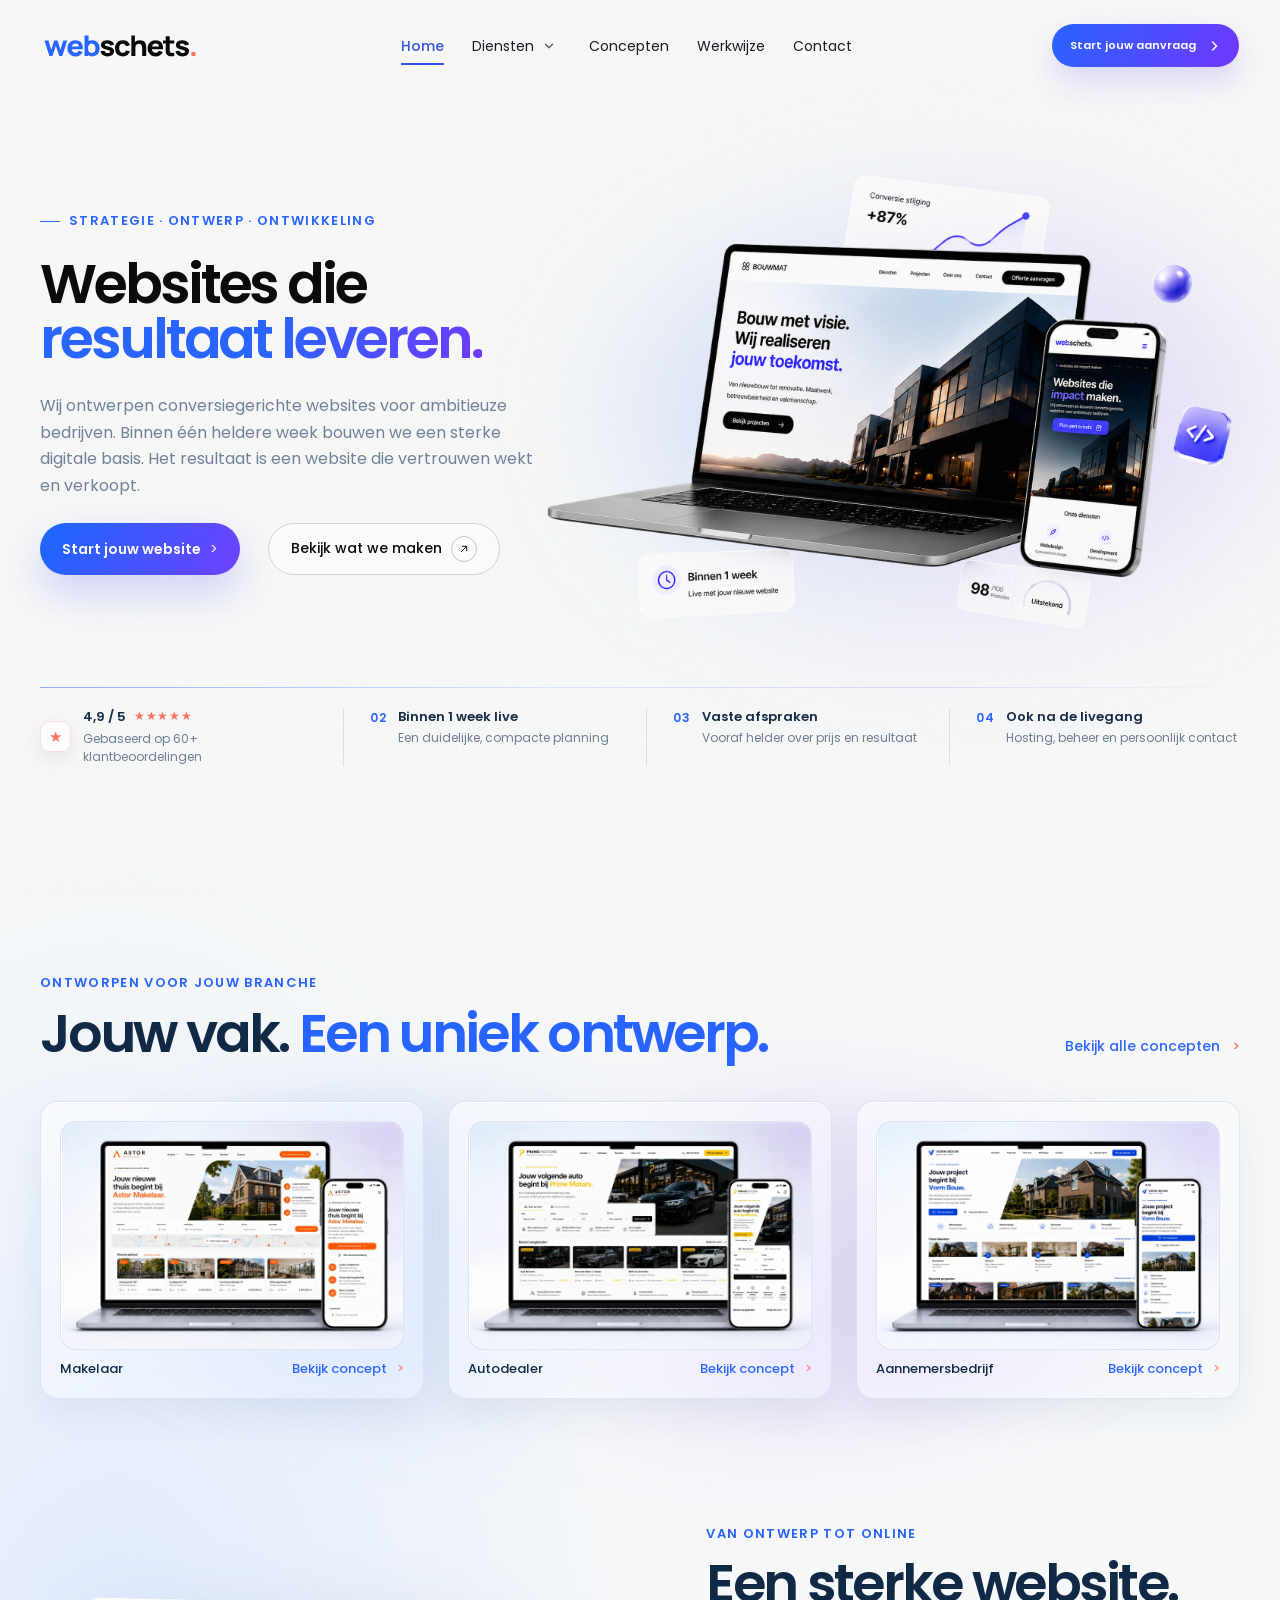
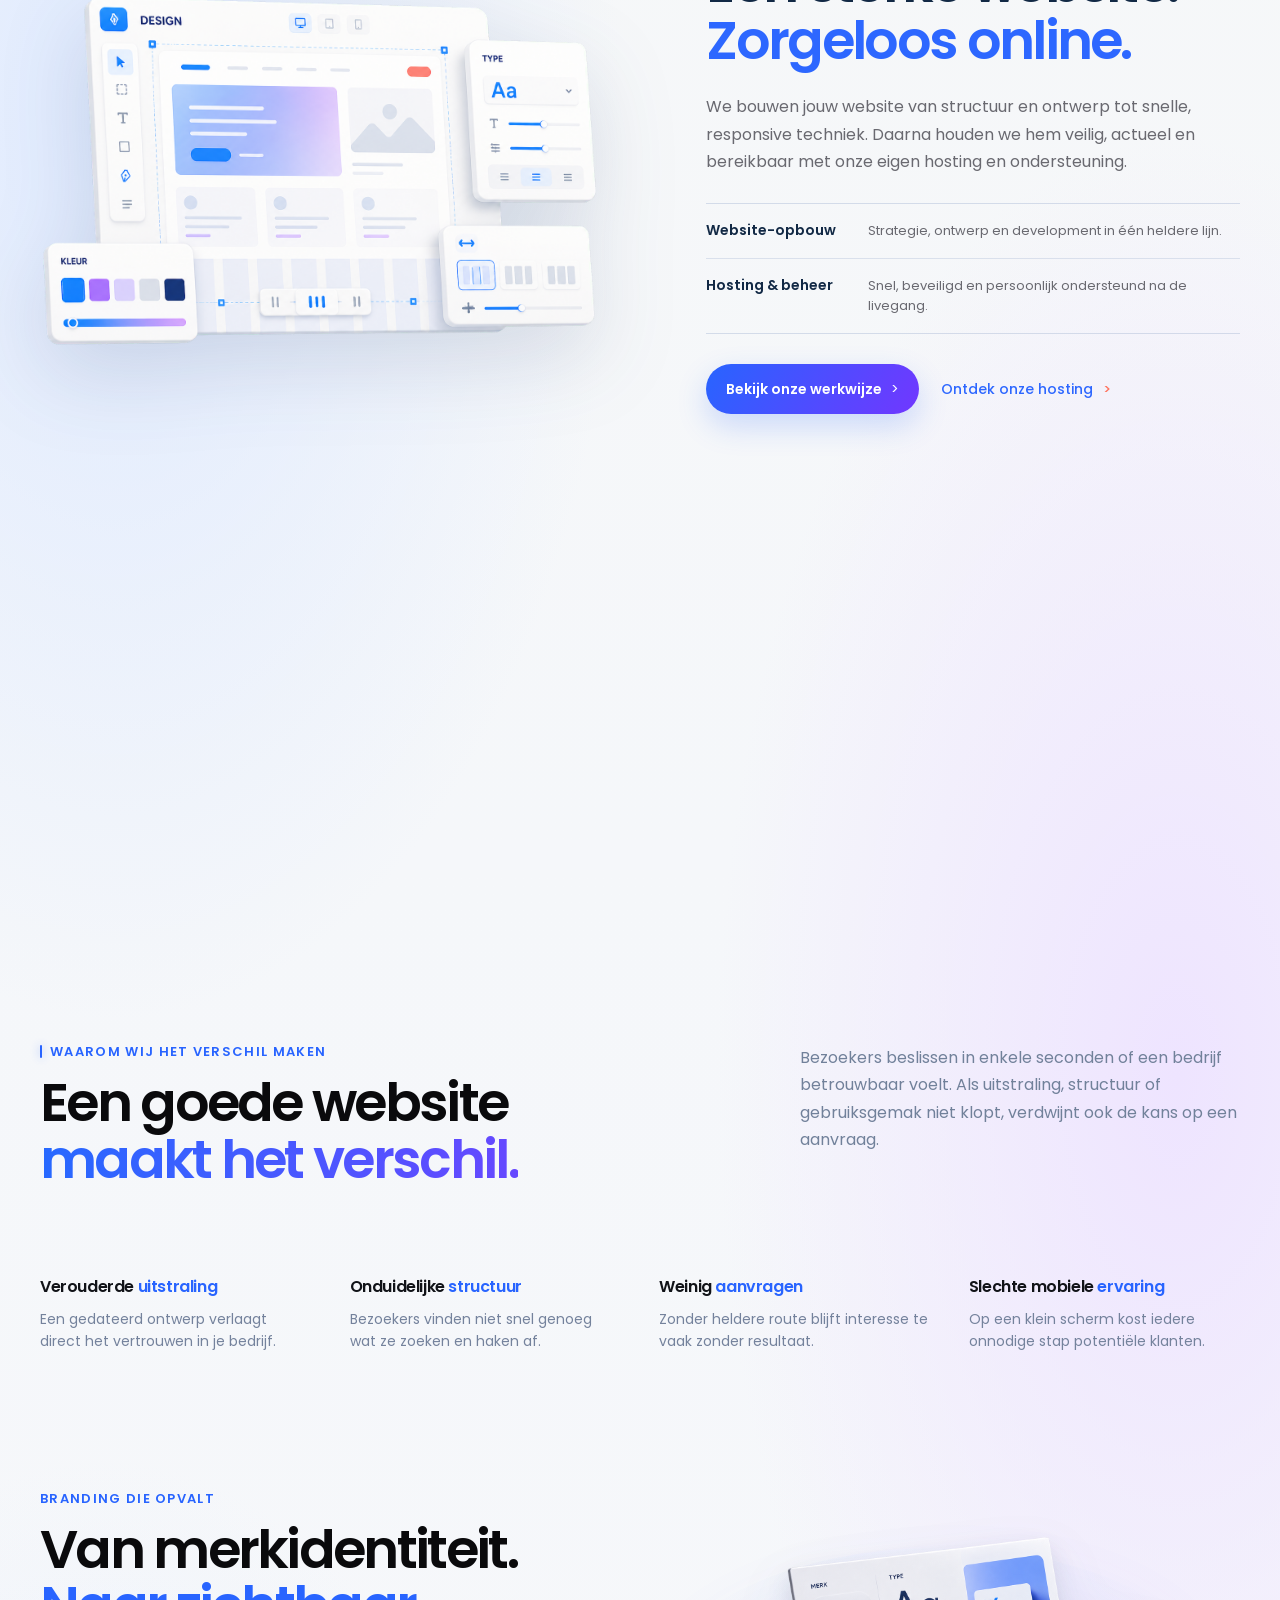
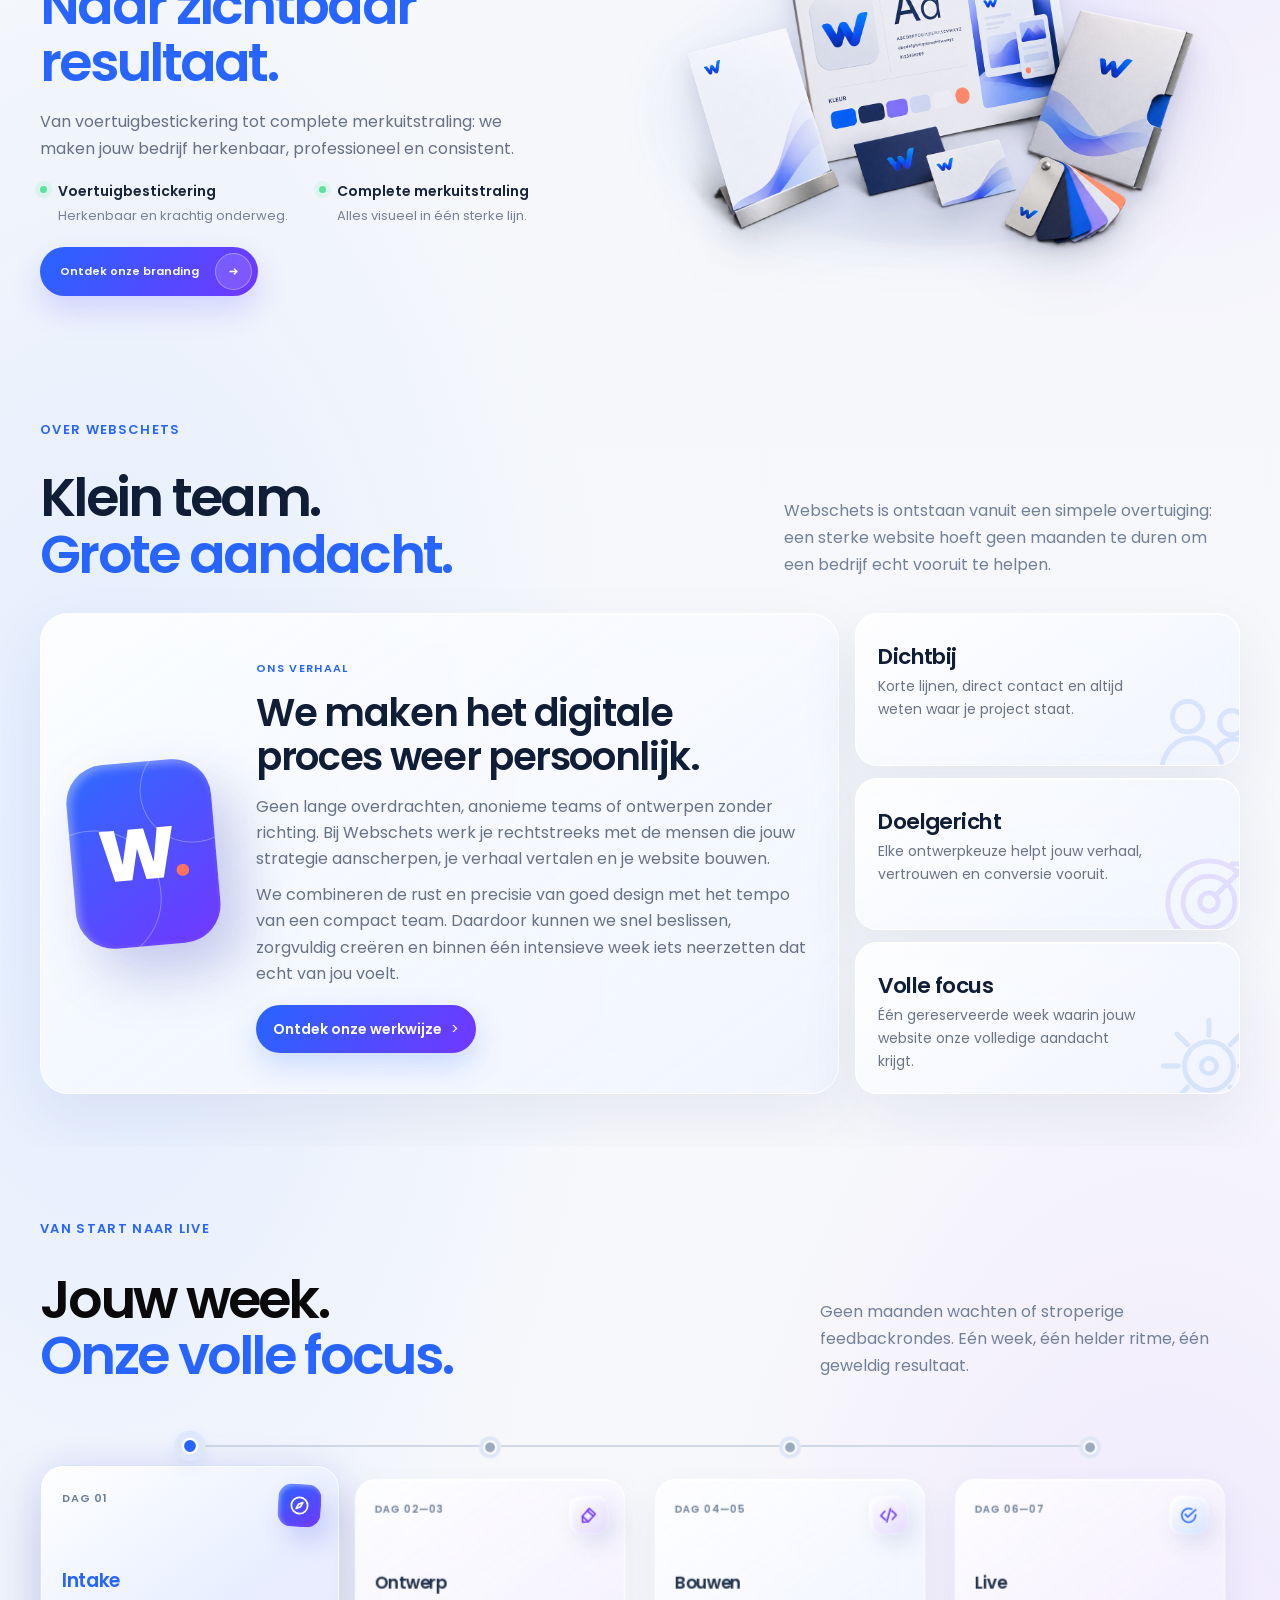
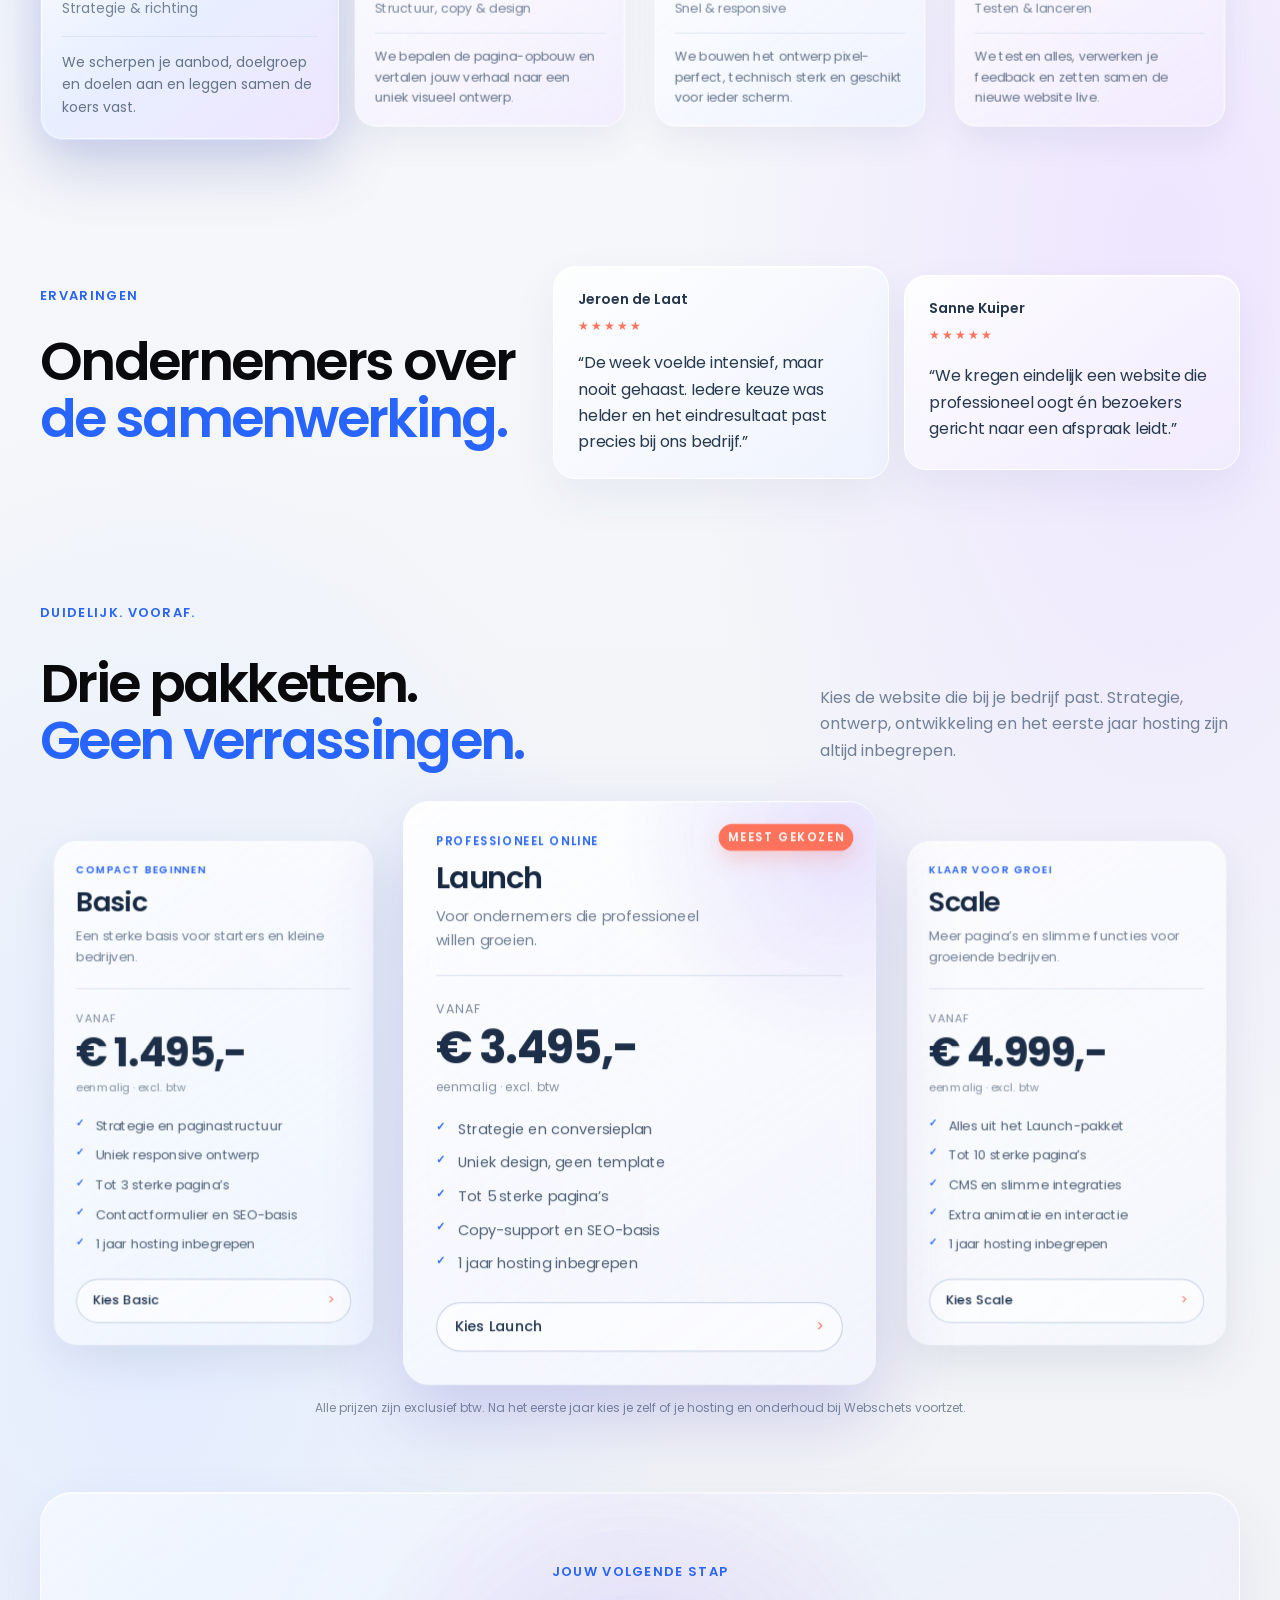
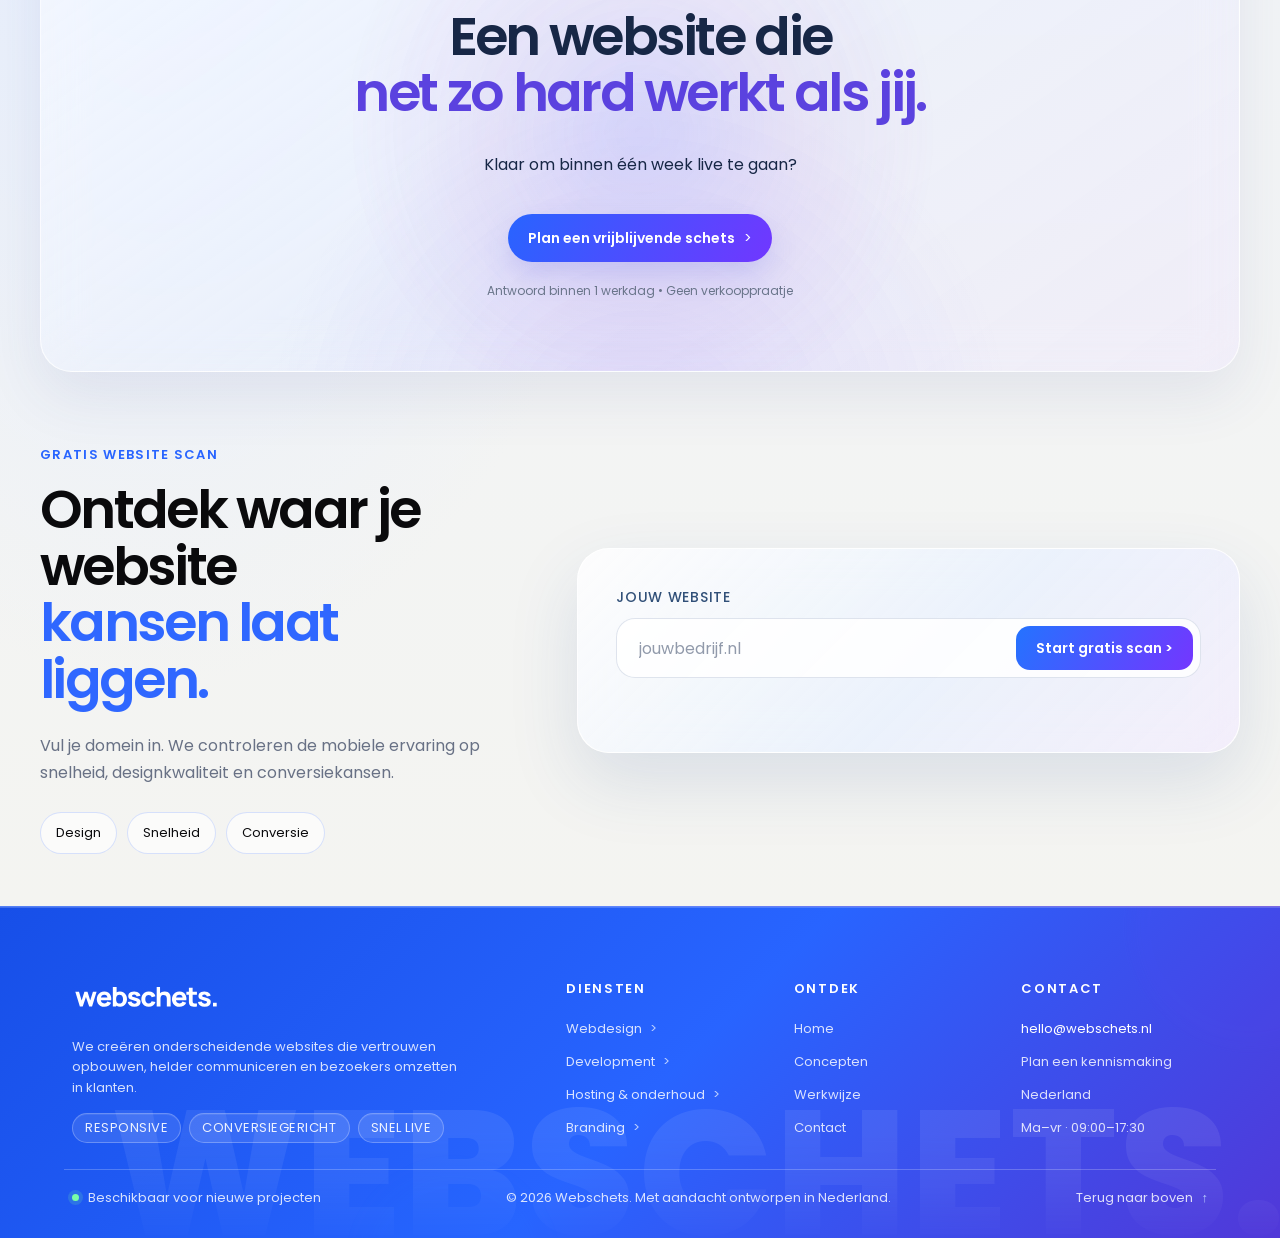
==== commit c045973e: "Refresh glass CTA styling" ====
--- a/index.html
+++ b/index.html
@@ -263,7 +263,7 @@
         max-width: 820px !important;
       }
     }  </style>
-  <link rel="stylesheet" href="home-refinements.css?v=44">
+  <link rel="stylesheet" href="home-refinements.css?v=45">
   <script src="shared-footer.js?v=6"></script>
 </body>
 </html>
--- a/home-refinements.css
+++ b/home-refinements.css
@@ -946,3 +946,14 @@
 html body.home-page footer.ws-footer {
   margin-top: 0 !important;
 }
+
+/* CTA opnieuw als zachte, transparante glass-card boven de doorlopende achtergrond. */
+html body.home-page main#top > section.cta.cta {
+  background:
+    radial-gradient(circle at 50% 115%, rgba(132, 103, 255, .16), transparent 46%),
+    linear-gradient(145deg, rgba(255, 255, 255, .52), rgba(229, 237, 255, .38) 52%, rgba(239, 230, 255, .42)) !important;
+  border: 1px solid rgba(255, 255, 255, .72) !important;
+  box-shadow: 0 24px 60px rgba(52, 70, 142, .09), inset 0 1px 0 rgba(255, 255, 255, .82) !important;
+  -webkit-backdrop-filter: blur(22px) saturate(125%) !important;
+  backdrop-filter: blur(22px) saturate(125%) !important;
+}
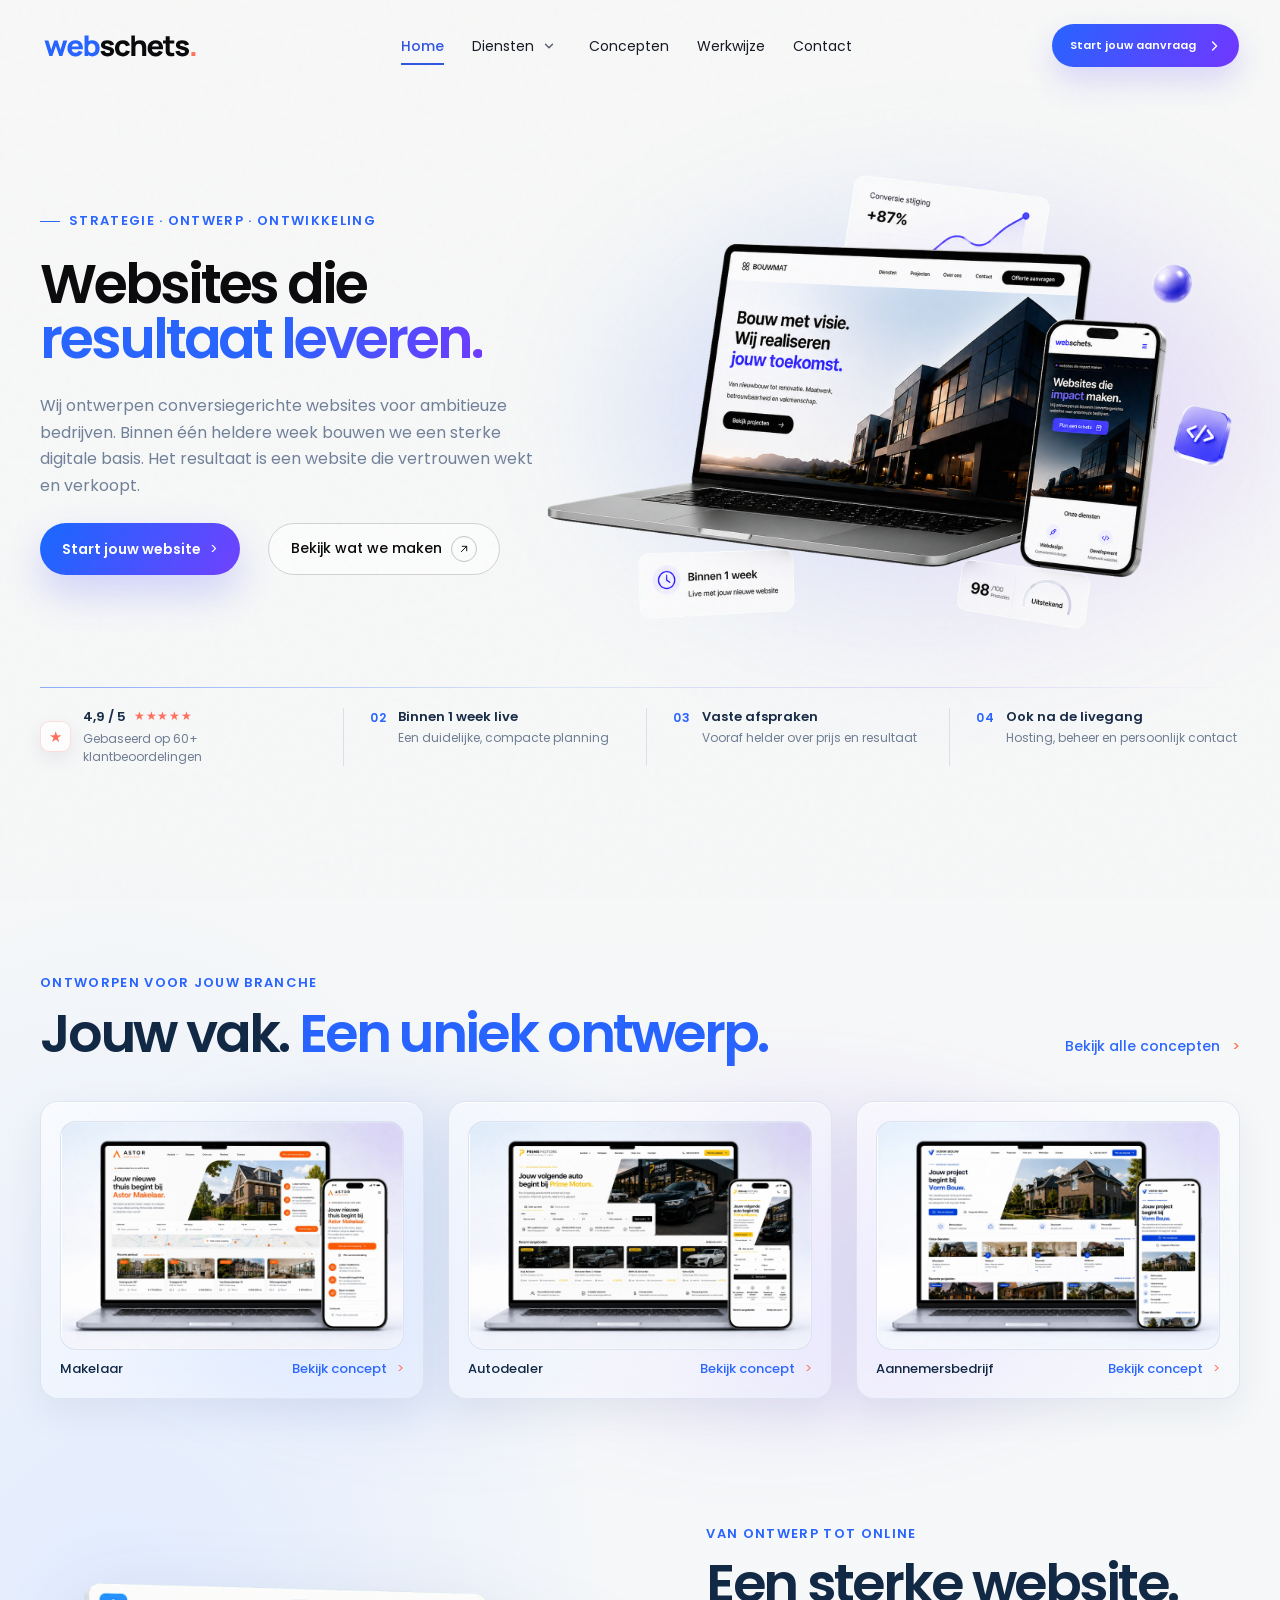
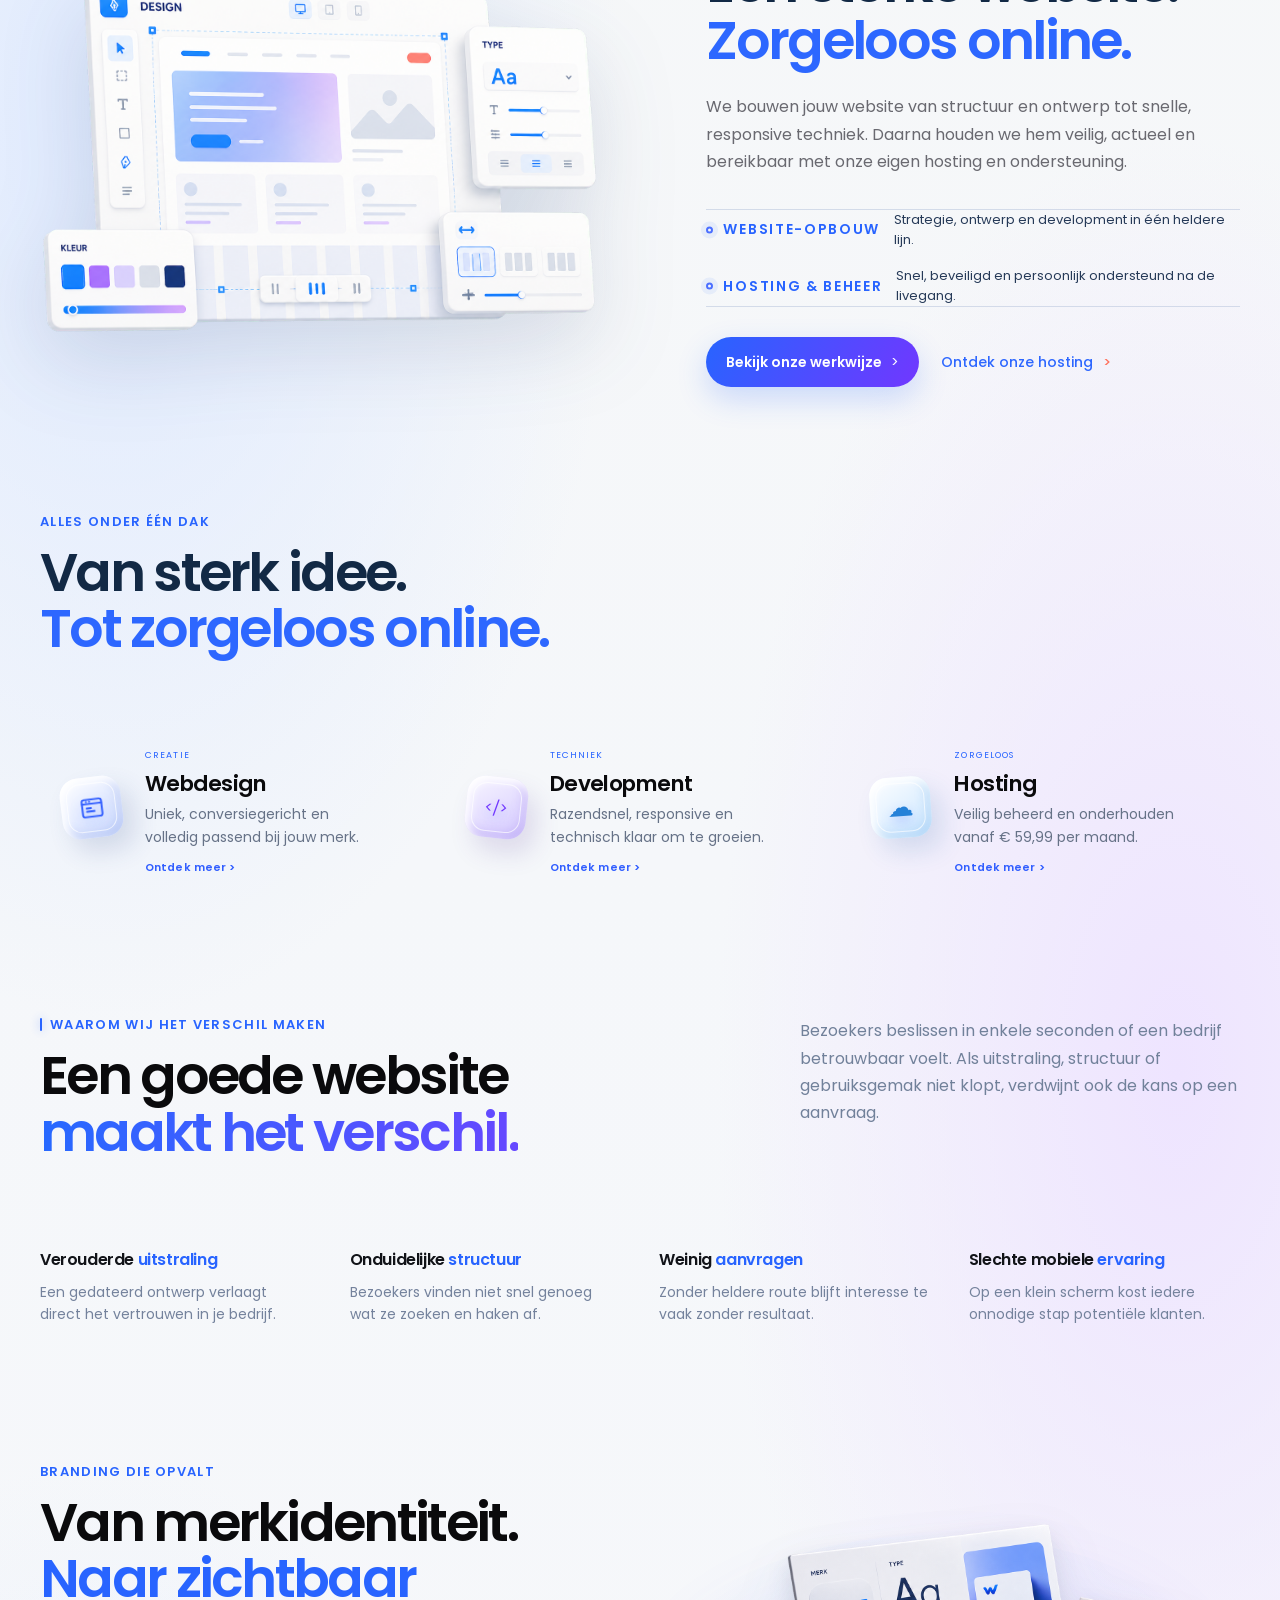
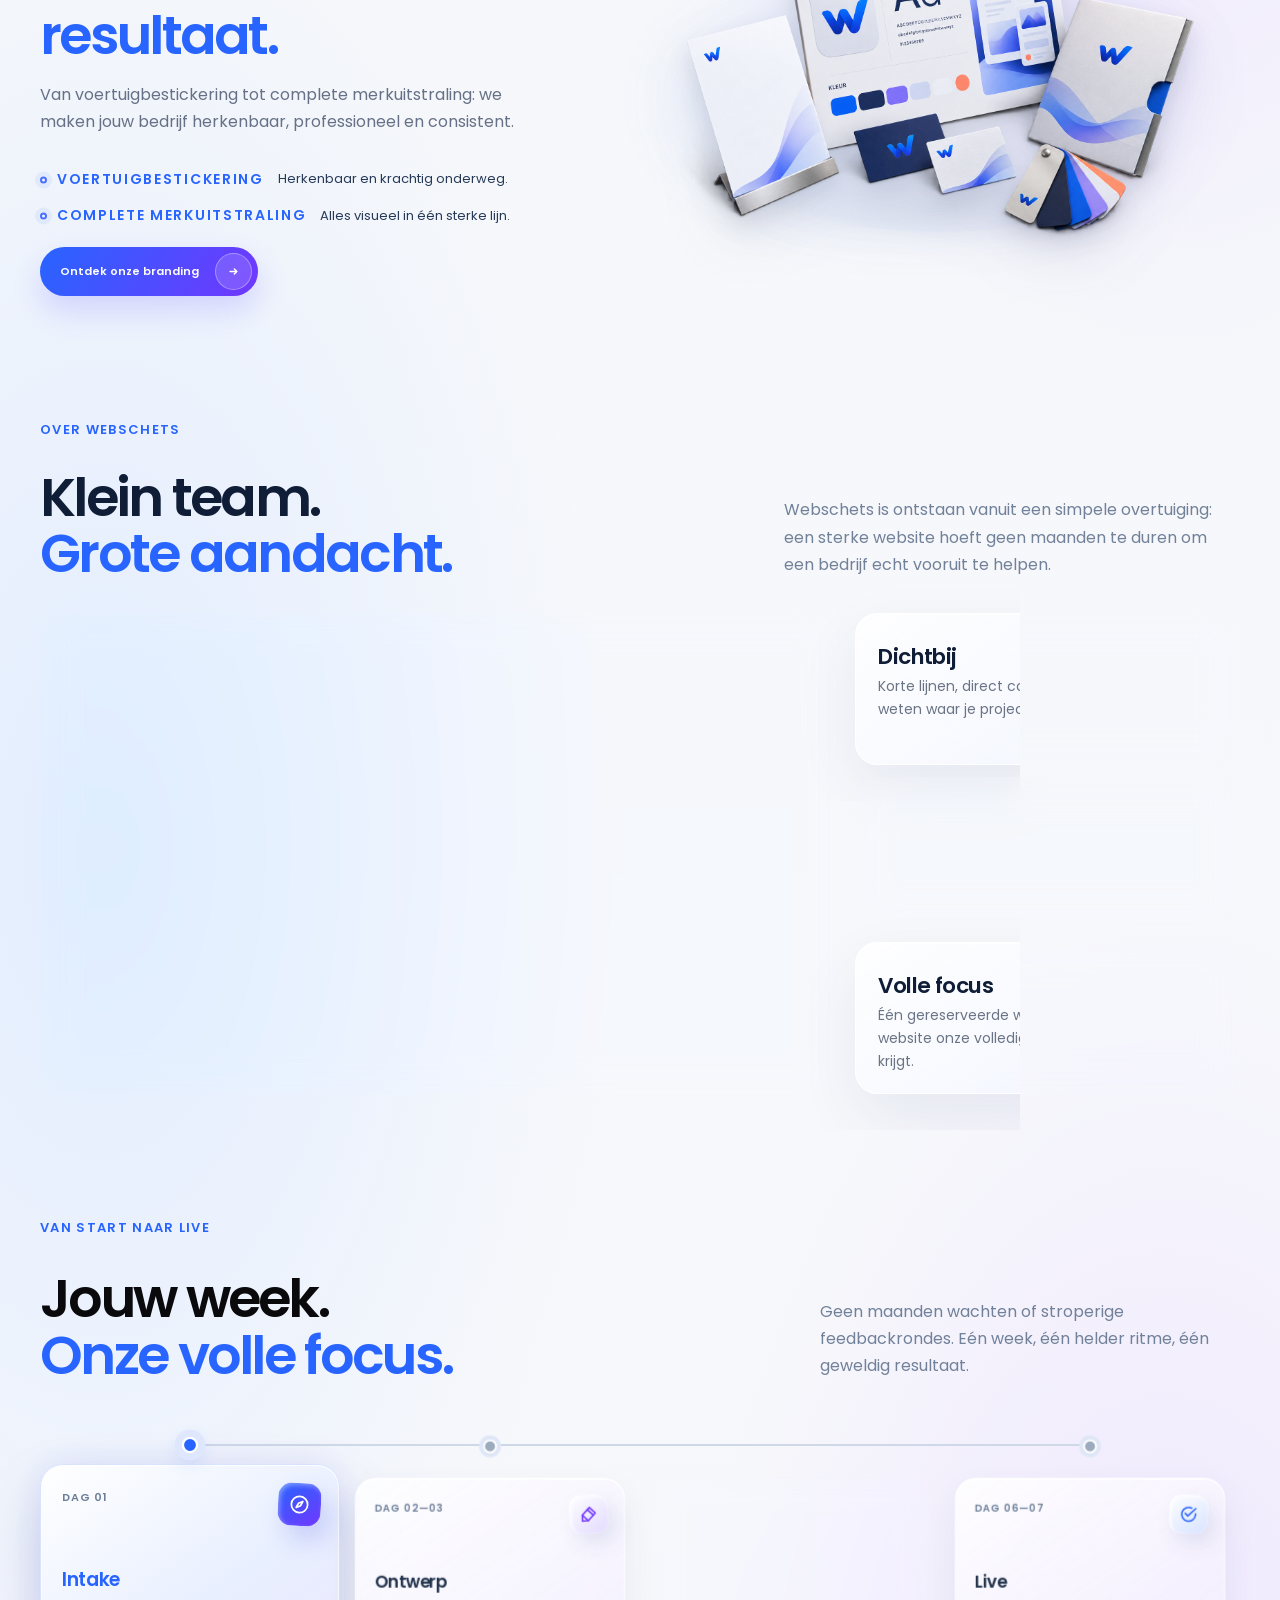
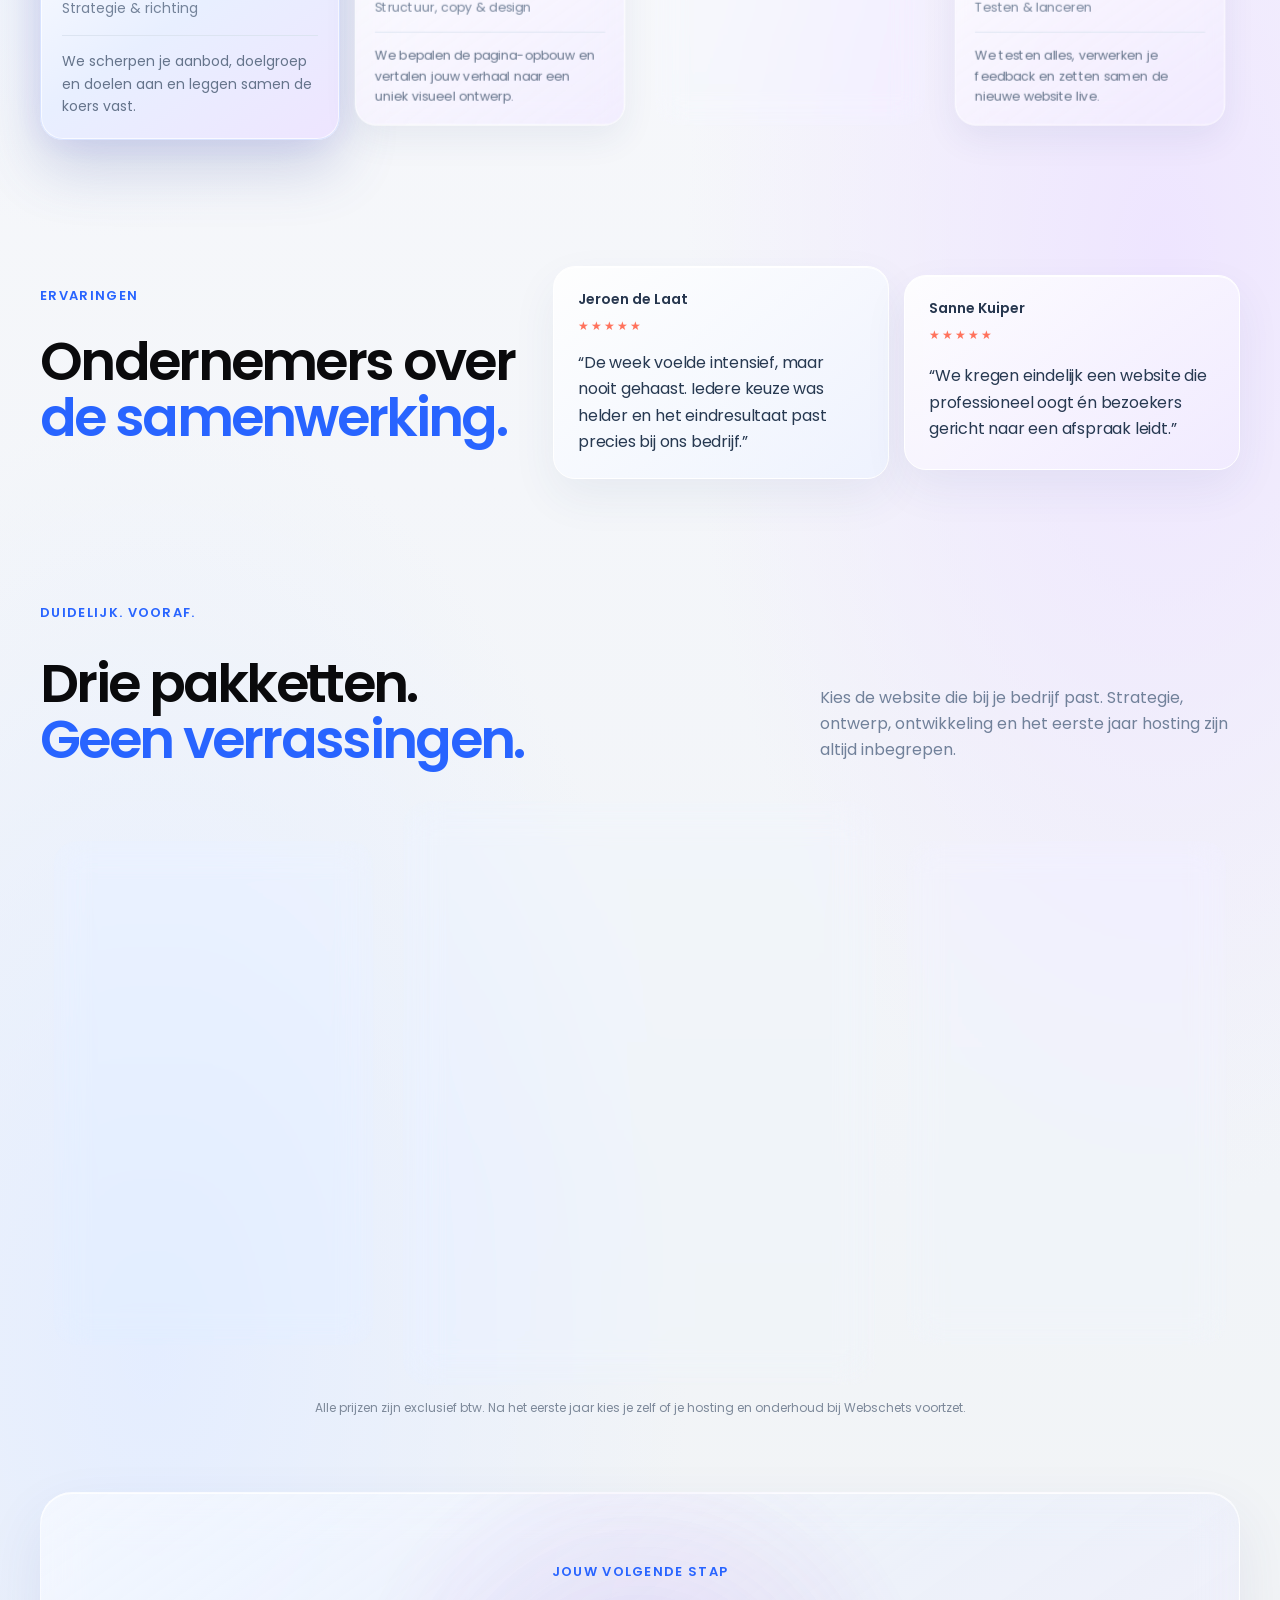
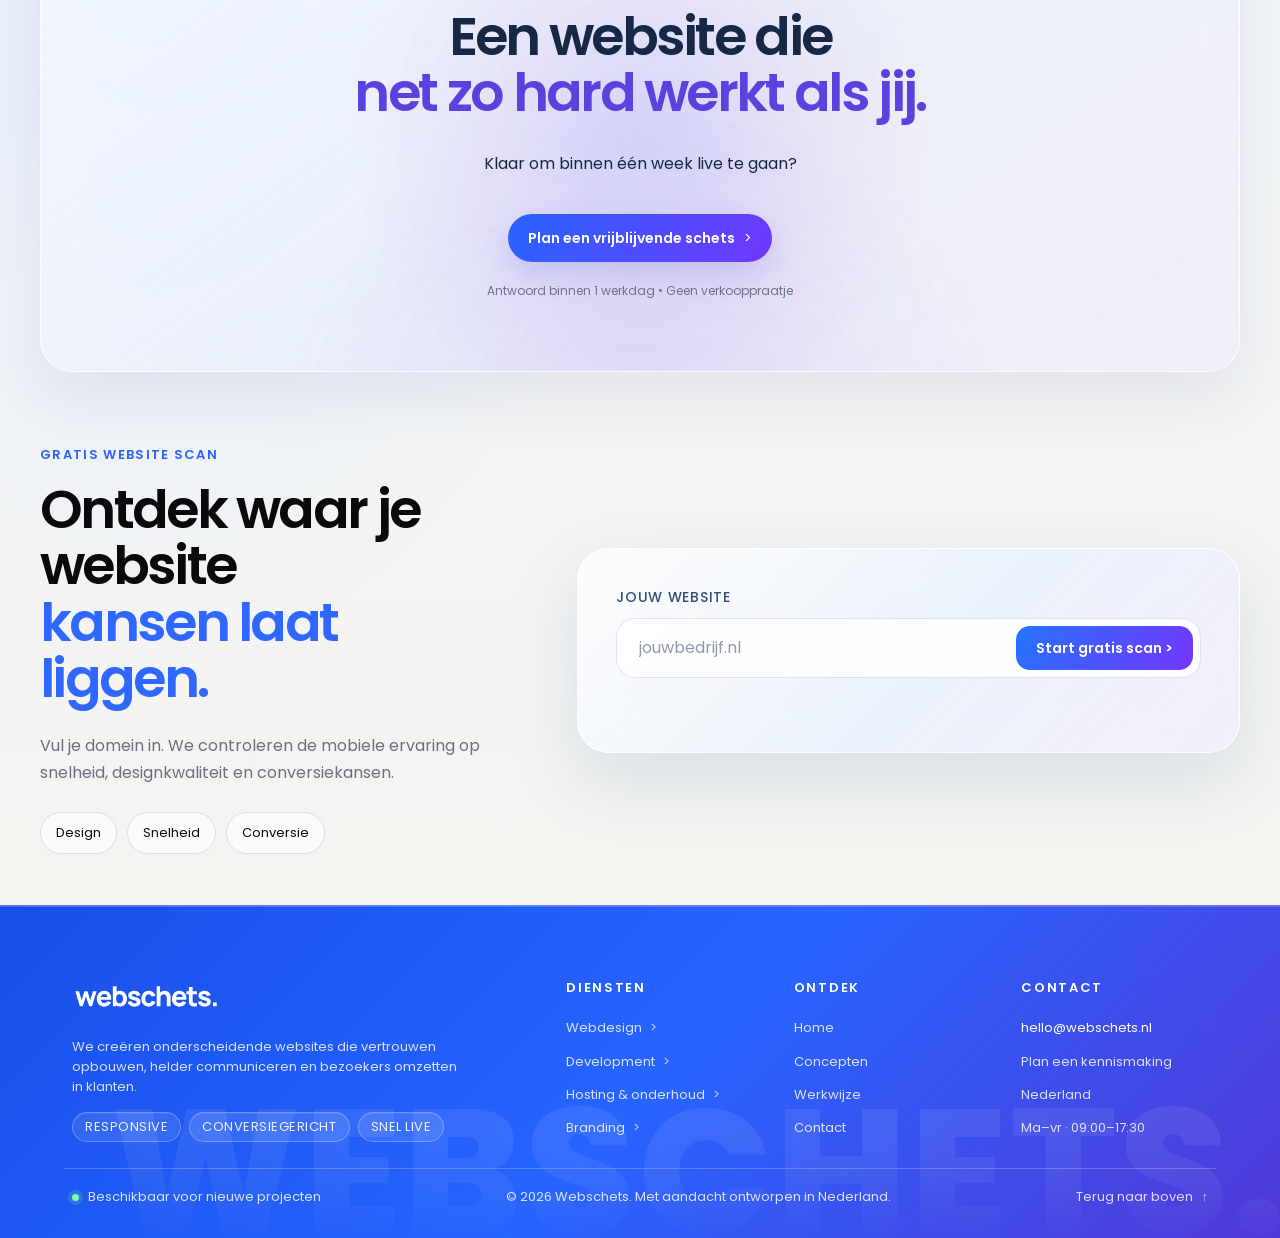
==== commit 6d2f893a: "Load global proof list design" ====
--- a/index.html
+++ b/index.html
@@ -12,7 +12,7 @@
   <link rel="stylesheet" href="logo-assets.css?v=2">
   <link rel="stylesheet" href="shared-footer.css?v=10">
 <link rel="stylesheet" href="card-title-weight.css?v=1">
-  <link rel="stylesheet" href="shared-design-system.css?v=2">
+  <link rel="stylesheet" href="shared-design-system.css?v=5">
   <link rel="stylesheet" href="concept-showcase.css?v=15">
 </head>
 <body class="home-page">
--- a/shared-design-system.css
+++ b/shared-design-system.css
@@ -424,3 +424,180 @@
 .process-page main :is(button,.wd-button),
 .process-page footer a { font-weight: 400 !important; }
 .process-page main .wd-eyebrow { font-size: var(--ws-label) !important; }
+
+
+/* Websitebrede proof-lijsten: rustige hiërarchie zonder tabelvakken. */
+:is(
+  .home-build-hosting-points,
+  .home-branding-benefits,
+  .service-detail-points,
+  .process-proof,
+  .process-payment-points,
+  .form-proof,
+  .brand-v2-points
+) {
+  display: flex !important;
+  flex-direction: column !important;
+  gap: 16px !important;
+  margin-top: 34px !important;
+}
+
+:is(
+  .home-build-hosting-points > div,
+  .home-branding-benefits > div,
+  .service-detail-points > article,
+  .process-proof > span,
+  .process-payment-points > span,
+  .form-proof > article,
+  .brand-v2-points > .brand-v2-point
+) {
+  position: relative !important;
+  display: grid !important;
+  grid-template-columns: minmax(78px, auto) minmax(0, 1fr) !important;
+  align-items: center !important;
+  gap: 14px !important;
+  min-width: 0 !important;
+  min-height: 0 !important;
+  margin: 0 !important;
+  padding: 0 0 0 17px !important;
+  border: 0 !important;
+  border-radius: 0 !important;
+  background: transparent !important;
+  box-shadow: none !important;
+}
+
+:is(
+  .home-build-hosting-points > div,
+  .home-branding-benefits > div,
+  .service-detail-points > article,
+  .process-proof > span,
+  .process-payment-points > span,
+  .form-proof > article,
+  .brand-v2-points > .brand-v2-point
+)::before {
+  content: "" !important;
+  position: absolute !important;
+  top: 50% !important;
+  left: 0 !important;
+  width: 7px !important;
+  height: 7px !important;
+  border: 2px solid #4b6fff !important;
+  border-radius: 50% !important;
+  background: transparent !important;
+  box-sizing: border-box !important;
+  box-shadow: 0 0 0 5px rgba(40,100,255,.07) !important;
+  transform: translateY(-50%) !important;
+}
+
+:is(
+  .home-build-hosting-points,
+  .home-branding-benefits,
+  .service-detail-points,
+  .process-proof,
+  .process-payment-points,
+  .form-proof,
+  .brand-v2-points
+) :is(strong, b):first-child {
+  display: block !important;
+  margin: 0 !important;
+  color: #2864ff !important;
+  font-family: Poppins, Arial, sans-serif !important;
+  font-size: 9px !important;
+  font-weight: 700 !important;
+  line-height: 1.2 !important;
+  letter-spacing: .12em !important;
+  text-transform: uppercase !important;
+}
+
+:is(
+  .home-build-hosting-points,
+  .home-branding-benefits,
+  .service-detail-points,
+  .process-payment-points,
+  .brand-v2-points
+) :is(span, small):last-child {
+  display: block !important;
+  margin: 0 !important;
+  color: #263a58 !important;
+  font-family: Poppins, Arial, sans-serif !important;
+  font-size: 12px !important;
+  font-weight: 600 !important;
+  line-height: 1.5 !important;
+  letter-spacing: 0 !important;
+  text-transform: none !important;
+}
+
+/* Varianten met een bestaand pictogram gebruiken hetzelfde holle markeringspunt. */
+.form-proof > article > i,
+.brand-v2-point > i {
+  position: absolute !important;
+  top: 50% !important;
+  left: 0 !important;
+  width: 7px !important;
+  height: 7px !important;
+  margin: 0 !important;
+  border: 2px solid #4b6fff !important;
+  border-radius: 50% !important;
+  background: transparent !important;
+  color: transparent !important;
+  box-sizing: border-box !important;
+  box-shadow: 0 0 0 5px rgba(40,100,255,.07) !important;
+  transform: translateY(-50%) !important;
+}
+.form-proof > article::before,
+.brand-v2-point::before {
+  content: none !important;
+}
+.form-proof > article {
+  grid-template-columns: minmax(0, 1fr) !important;
+}
+.form-proof > article > div,
+.brand-v2-point > div {
+  min-width: 0 !important;
+}
+.form-proof b,
+.brand-v2-point strong {
+  color: #263a58 !important;
+  font-size: 12px !important;
+  font-weight: 600 !important;
+  line-height: 1.5 !important;
+  letter-spacing: 0 !important;
+  text-transform: none !important;
+}
+.form-proof small,
+.brand-v2-point span {
+  display: block !important;
+  margin-top: 4px !important;
+  color: #8793a6 !important;
+  font-size: 10px !important;
+  font-weight: 400 !important;
+  line-height: 1.55 !important;
+}
+
+/* Betaalverdeling behoudt het percentage als compact blauw label. */
+.process-payment-points > span {
+  grid-template-columns: 78px minmax(0, 1fr) !important;
+}
+
+/* Geen invloed op inhoudelijke tabellen, routes, FAQ's of positioneringskaders. */
+.cx-direction-board,
+.route-list,
+.faq-list,
+.wd-faq-list,
+.host-plan-table,
+table {
+  --proof-list-excluded: 1;
+}
+
+@media (max-width: 700px) {
+  :is(
+    .home-build-hosting-points > div,
+    .home-branding-benefits > div,
+    .service-detail-points > article,
+    .process-proof > span,
+    .process-payment-points > span,
+    .brand-v2-points > .brand-v2-point
+  ) {
+    grid-template-columns: 72px minmax(0, 1fr) !important;
+  }
+}
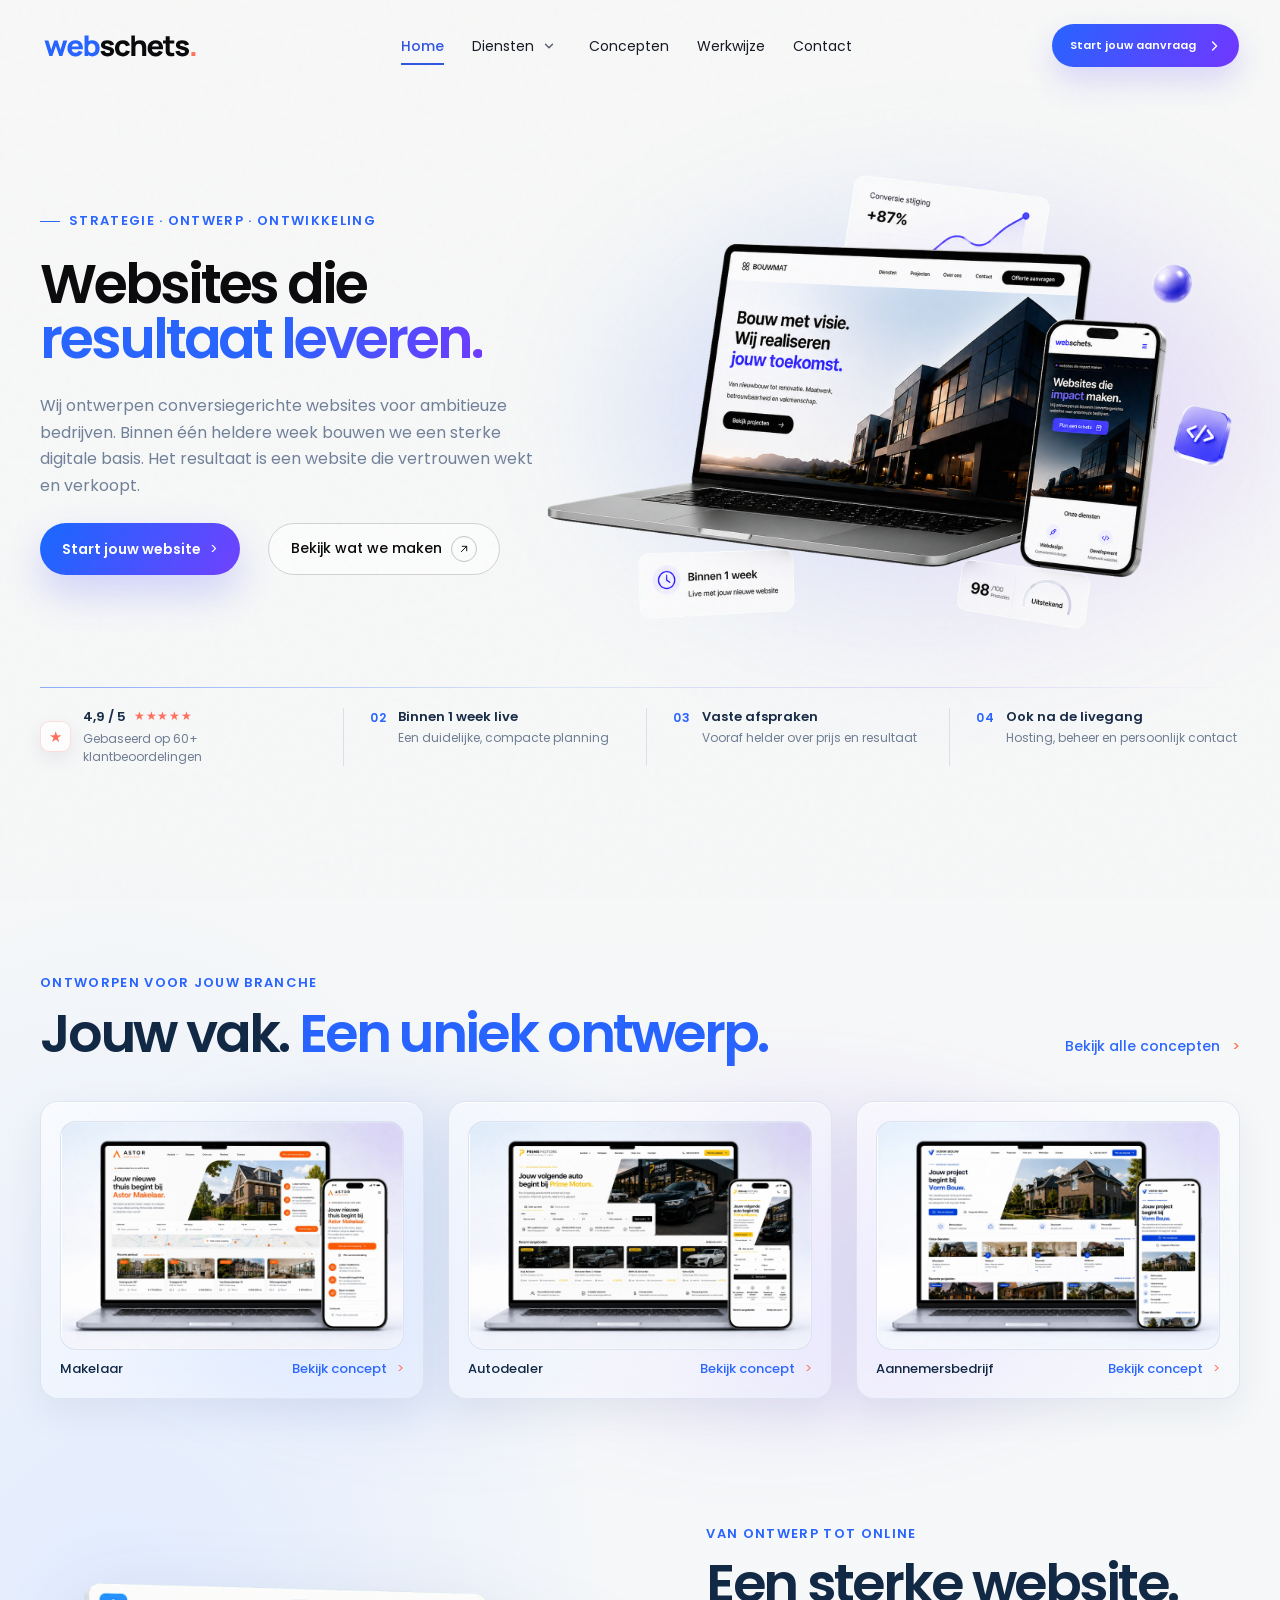
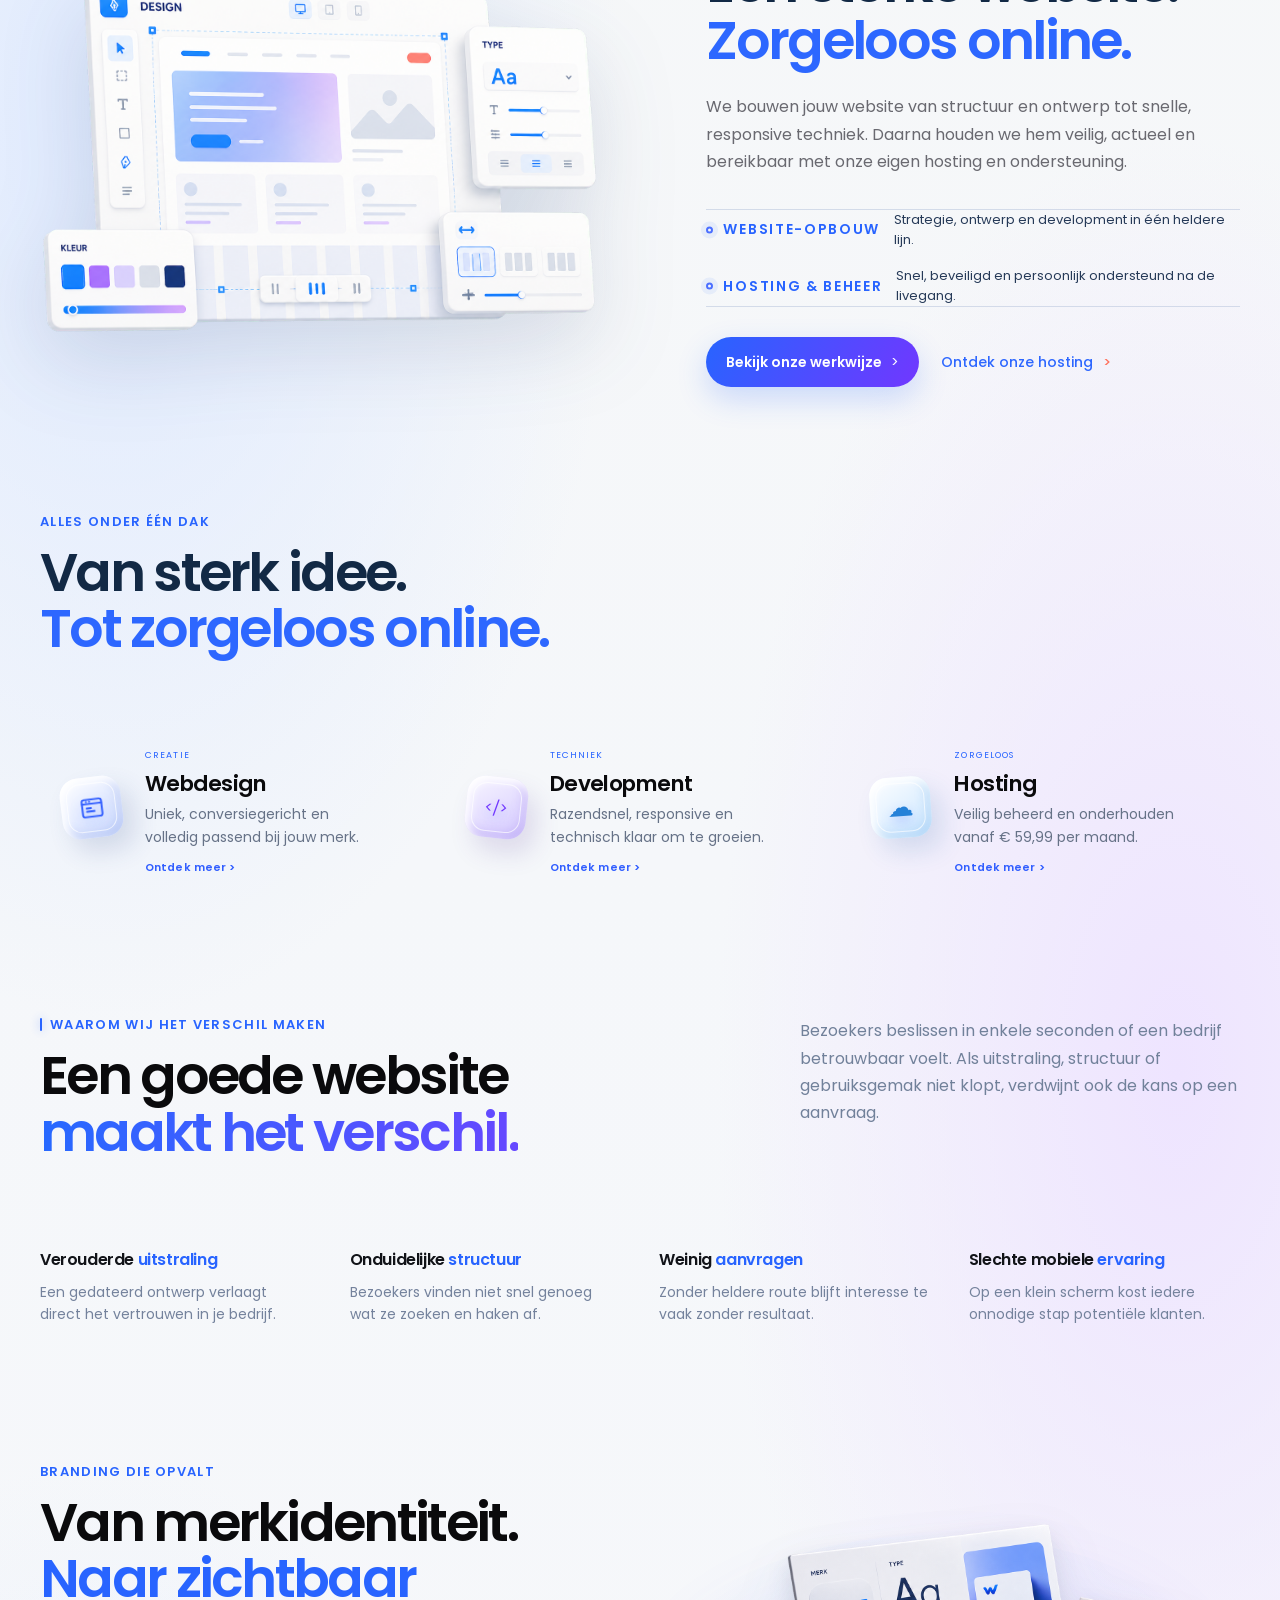
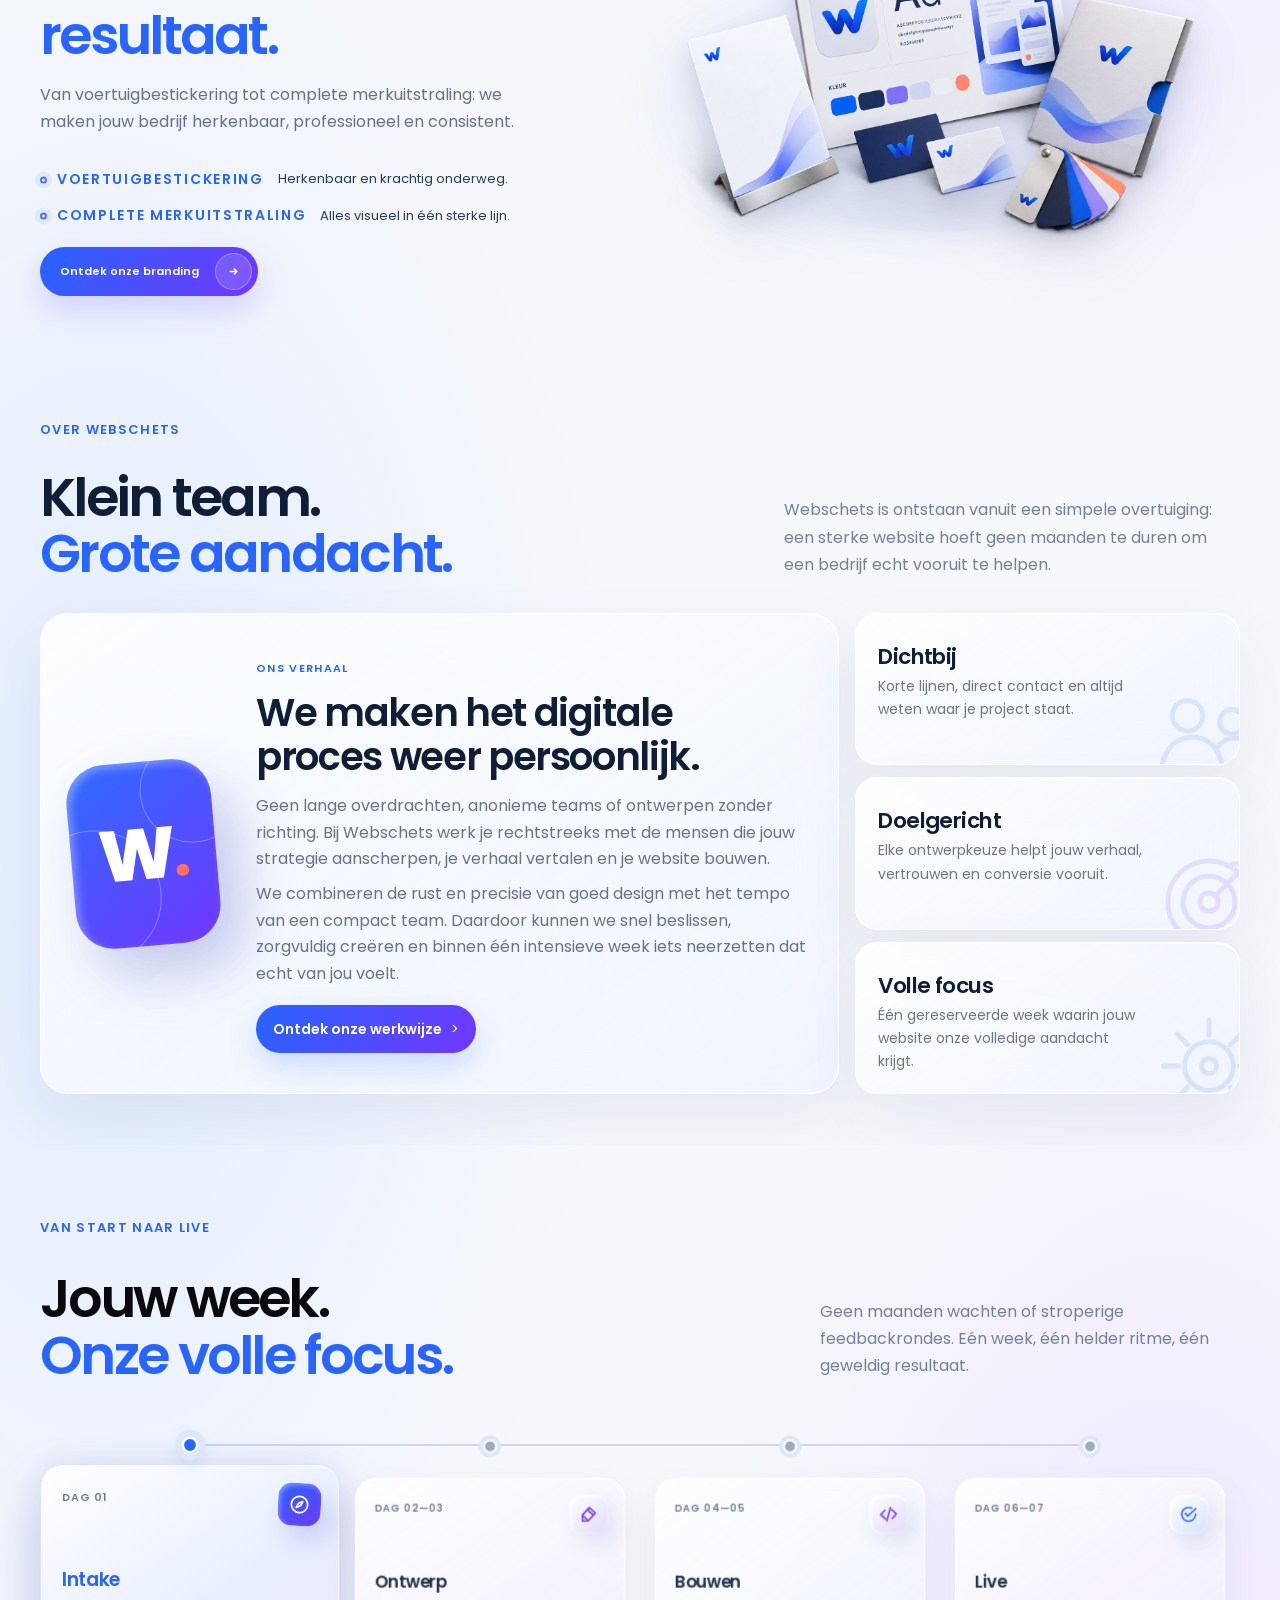
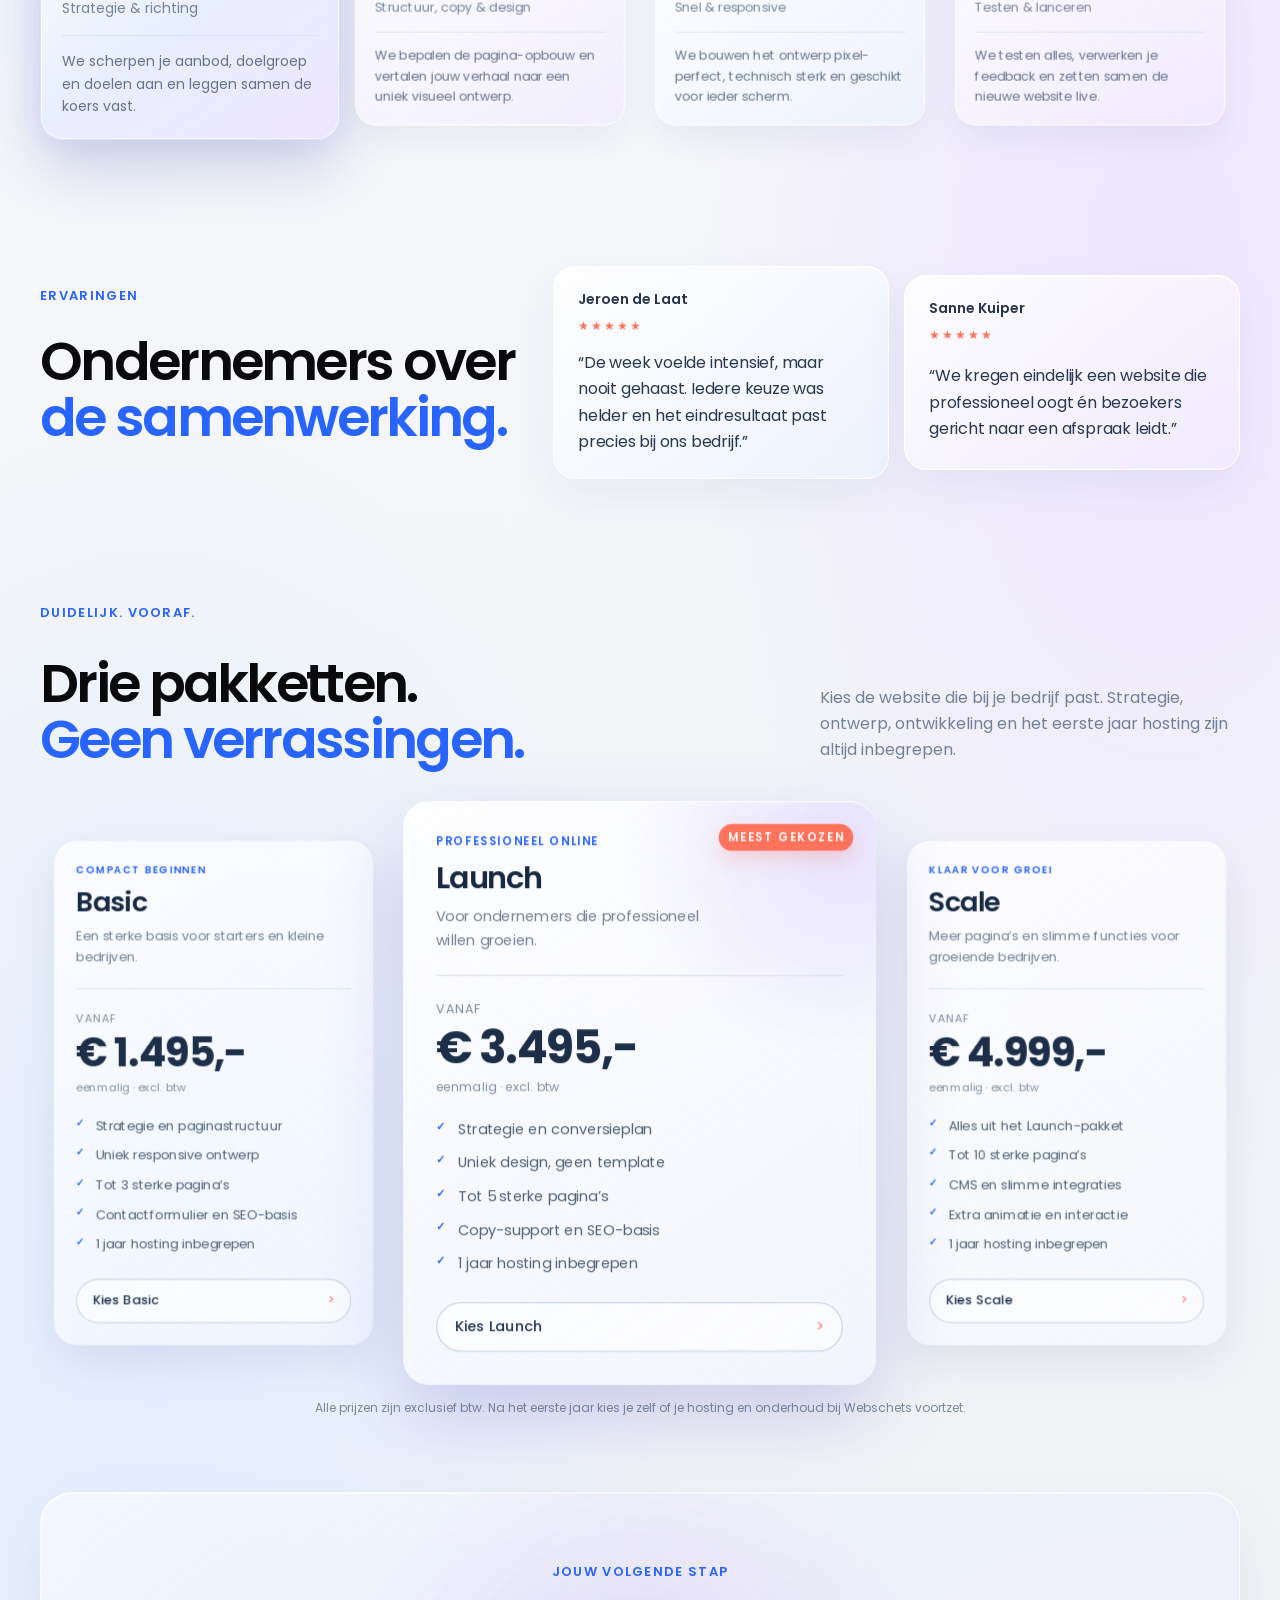
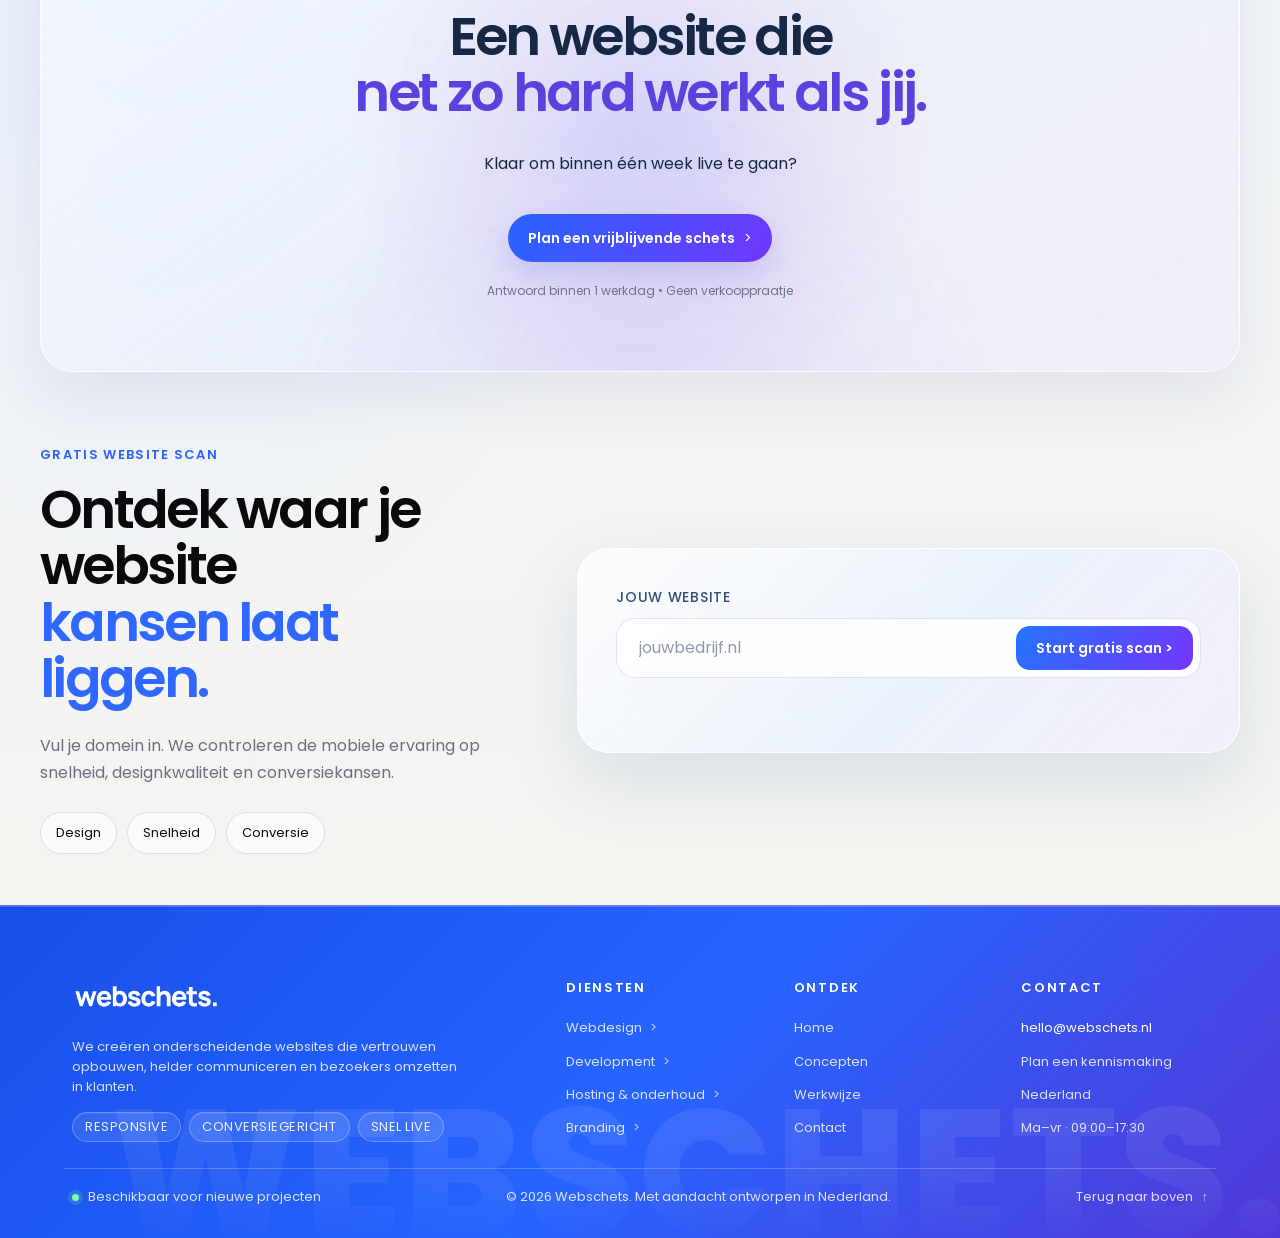
==== commit 137c959c: "Load final shared proof component" ====
--- a/index.html
+++ b/index.html
@@ -14,6 +14,7 @@
 <link rel="stylesheet" href="card-title-weight.css?v=1">
   <link rel="stylesheet" href="shared-design-system.css?v=5">
   <link rel="stylesheet" href="concept-showcase.css?v=15">
+  <link rel="stylesheet" href="shared-proof-list.css?v=1">
 </head>
 <body class="home-page">
   <div class="noise"></div>
--- a/shared-proof-list.css
+++ b/shared-proof-list.css
@@ -0,0 +1,177 @@
+/* Definitieve websitebrede proof-component.
+   Wordt als laatste geladen zodat paginaspecifieke CSS deze hiërarchie niet kan overschrijven. */
+
+html body main :is(
+  .home-build-hosting-points,
+  .home-branding-benefits,
+  .service-detail-points,
+  .process-proof,
+  .process-payment-points,
+  .form-proof,
+  .brand-v2-points,
+  .cx-feature-copy dl,
+  .cx-explainer-steps
+) {
+  display: flex !important;
+  flex-direction: column !important;
+  gap: 16px !important;
+  margin-top: 34px !important;
+}
+
+html body main :is(
+  .home-build-hosting-points > div,
+  .home-branding-benefits > div,
+  .service-detail-points > article,
+  .process-proof > span,
+  .process-payment-points > span,
+  .form-proof > article,
+  .brand-v2-point,
+  .cx-feature-copy dl > div,
+  .cx-explainer-steps > article
+) {
+  position: relative !important;
+  display: grid !important;
+  grid-template-columns: 78px minmax(0, 1fr) !important;
+  align-items: center !important;
+  gap: 14px !important;
+  min-width: 0 !important;
+  min-height: 0 !important;
+  margin: 0 !important;
+  padding: 0 0 0 17px !important;
+  border: 0 !important;
+  border-radius: 0 !important;
+  background: transparent !important;
+  box-shadow: none !important;
+}
+
+html body main :is(
+  .home-build-hosting-points > div,
+  .home-branding-benefits > div,
+  .service-detail-points > article,
+  .process-proof > span,
+  .process-payment-points > span,
+  .form-proof > article,
+  .brand-v2-point,
+  .cx-feature-copy dl > div,
+  .cx-explainer-steps > article
+)::before {
+  content: "" !important;
+  position: absolute !important;
+  top: 50% !important;
+  right: auto !important;
+  bottom: auto !important;
+  left: 0 !important;
+  width: 7px !important;
+  height: 7px !important;
+  border: 2px solid #4b6fff !important;
+  border-radius: 50% !important;
+  background: transparent !important;
+  box-sizing: border-box !important;
+  box-shadow: 0 0 0 5px rgba(40,100,255,.07) !important;
+  transform: translateY(-50%) !important;
+}
+
+html body main :is(
+  .home-build-hosting-points > div > strong,
+  .home-branding-benefits > div > strong,
+  .service-detail-points > article > b,
+  .process-proof > span > b,
+  .process-payment-points > span > b,
+  .cx-feature-copy dt,
+  .cx-explainer-steps article > span
+) {
+  display: block !important;
+  align-self: center !important;
+  margin: 0 !important;
+  padding: 0 !important;
+  white-space: nowrap !important;
+  color: #2864ff !important;
+  font-family: Poppins, Arial, sans-serif !important;
+  font-size: 9px !important;
+  font-weight: 700 !important;
+  font-style: normal !important;
+  line-height: 1.2 !important;
+  letter-spacing: .12em !important;
+  text-transform: uppercase !important;
+}
+
+html body main :is(
+  .home-build-hosting-points > div > span,
+  .home-branding-benefits > div > span,
+  .service-detail-points > article > span,
+  .process-proof > span > small,
+  .process-payment-points > span > small,
+  .cx-feature-copy dd,
+  .cx-explainer-steps article strong
+) {
+  display: block !important;
+  align-self: center !important;
+  margin: 0 !important;
+  padding: 0 !important;
+  color: #263a58 !important;
+  font-family: Poppins, Arial, sans-serif !important;
+  font-size: 12px !important;
+  font-weight: 600 !important;
+  font-style: normal !important;
+  line-height: 1.5 !important;
+  letter-spacing: 0 !important;
+  text-transform: none !important;
+}
+
+/* Varianten waarvan titel en toelichting samen in een inhoudskolom staan. */
+html body main .form-proof > article,
+html body main .brand-v2-point {
+  grid-template-columns: minmax(0, 1fr) !important;
+}
+html body main .form-proof > article > i,
+html body main .brand-v2-point > i {
+  display: none !important;
+}
+html body main .form-proof > article > div,
+html body main .brand-v2-point > div {
+  min-width: 0 !important;
+}
+html body main .form-proof b,
+html body main .brand-v2-point strong {
+  display: block !important;
+  margin: 0 !important;
+  color: #263a58 !important;
+  font-family: Poppins, Arial, sans-serif !important;
+  font-size: 12px !important;
+  font-weight: 600 !important;
+  line-height: 1.5 !important;
+  letter-spacing: 0 !important;
+  text-transform: none !important;
+}
+html body main .form-proof small,
+html body main .brand-v2-point span,
+html body main .cx-explainer-steps article small {
+  display: block !important;
+  margin: 4px 0 0 !important;
+  color: #8793a6 !important;
+  font-family: Poppins, Arial, sans-serif !important;
+  font-size: 10px !important;
+  font-weight: 400 !important;
+  line-height: 1.55 !important;
+  letter-spacing: 0 !important;
+  text-transform: none !important;
+}
+
+/* Inhoudelijke tabellen en routecomponenten vallen bewust buiten deze component. */
+html body main .cx-direction-board {
+  --shared-proof-excluded: 1;
+}
+
+@media (max-width: 700px) {
+  html body main :is(
+    .home-build-hosting-points > div,
+    .home-branding-benefits > div,
+    .service-detail-points > article,
+    .process-proof > span,
+    .process-payment-points > span,
+    .cx-feature-copy dl > div,
+    .cx-explainer-steps > article
+  ) {
+    grid-template-columns: 72px minmax(0, 1fr) !important;
+  }
+}
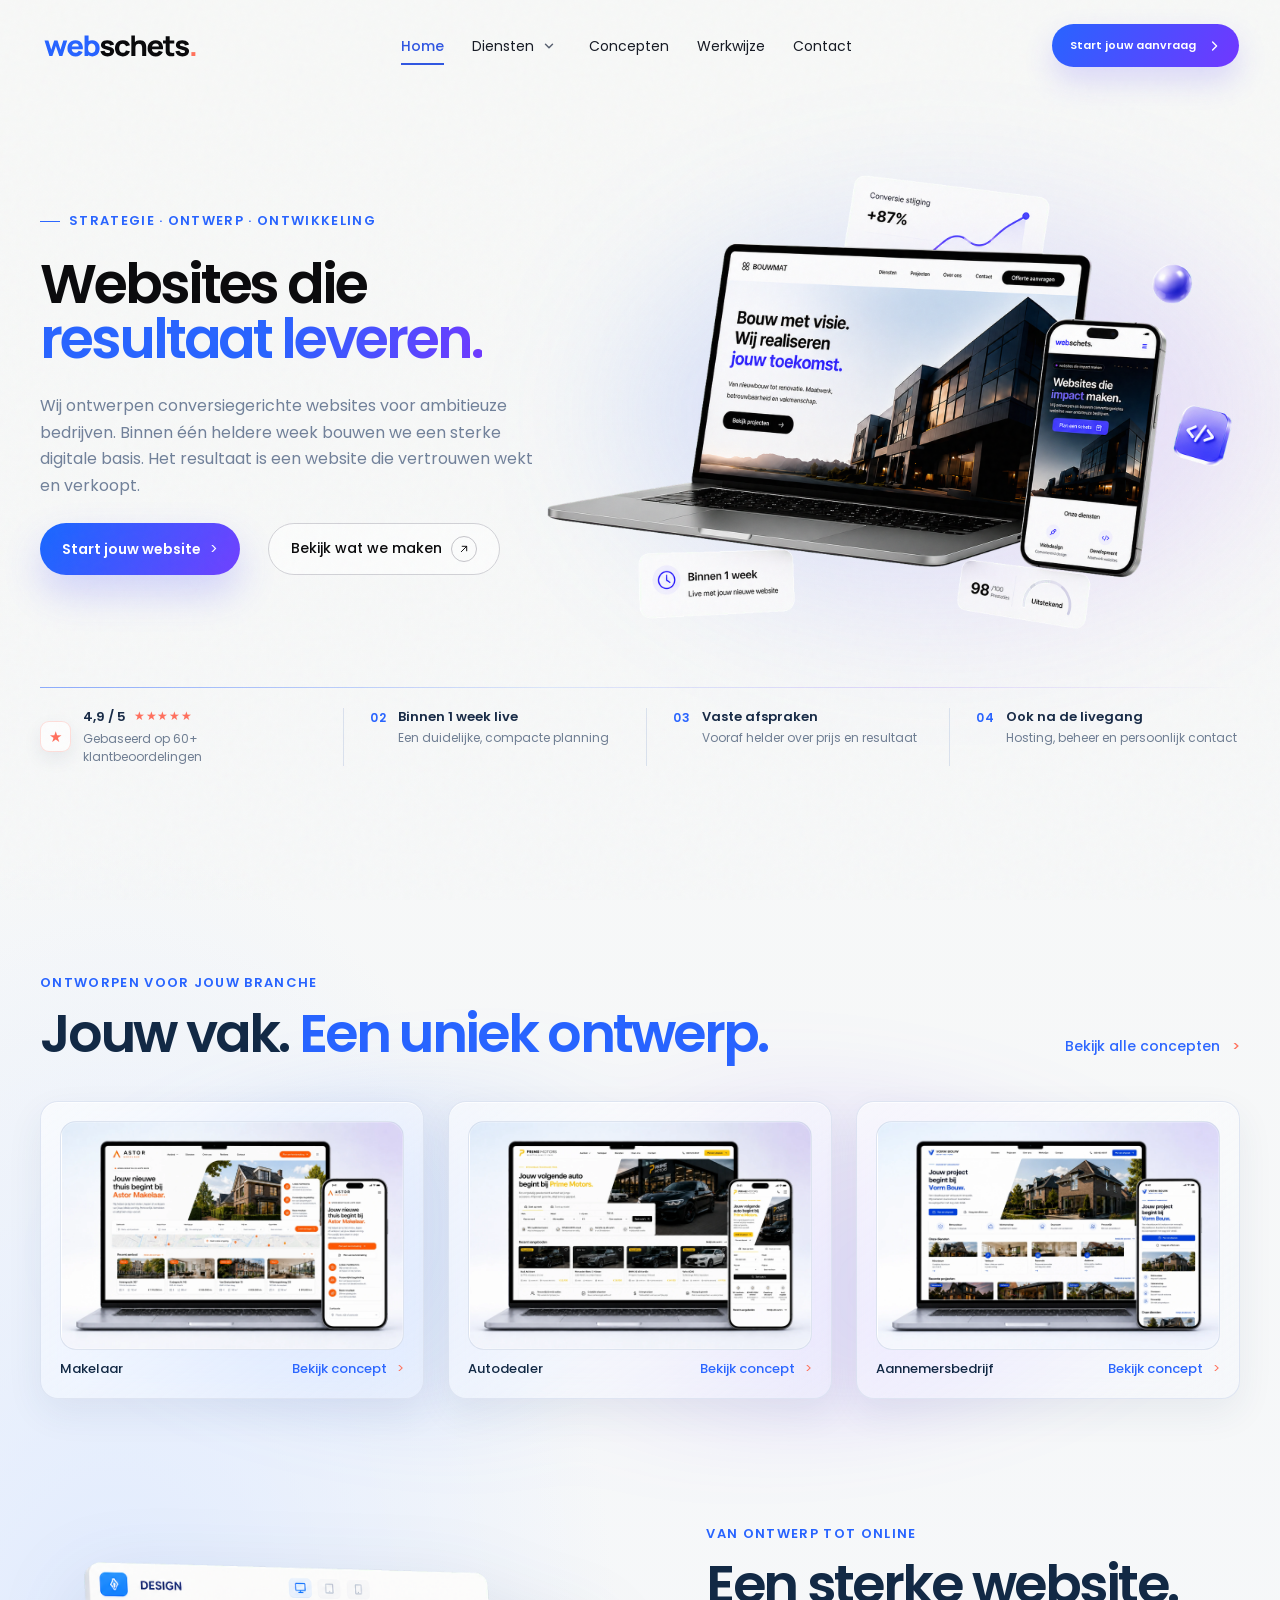
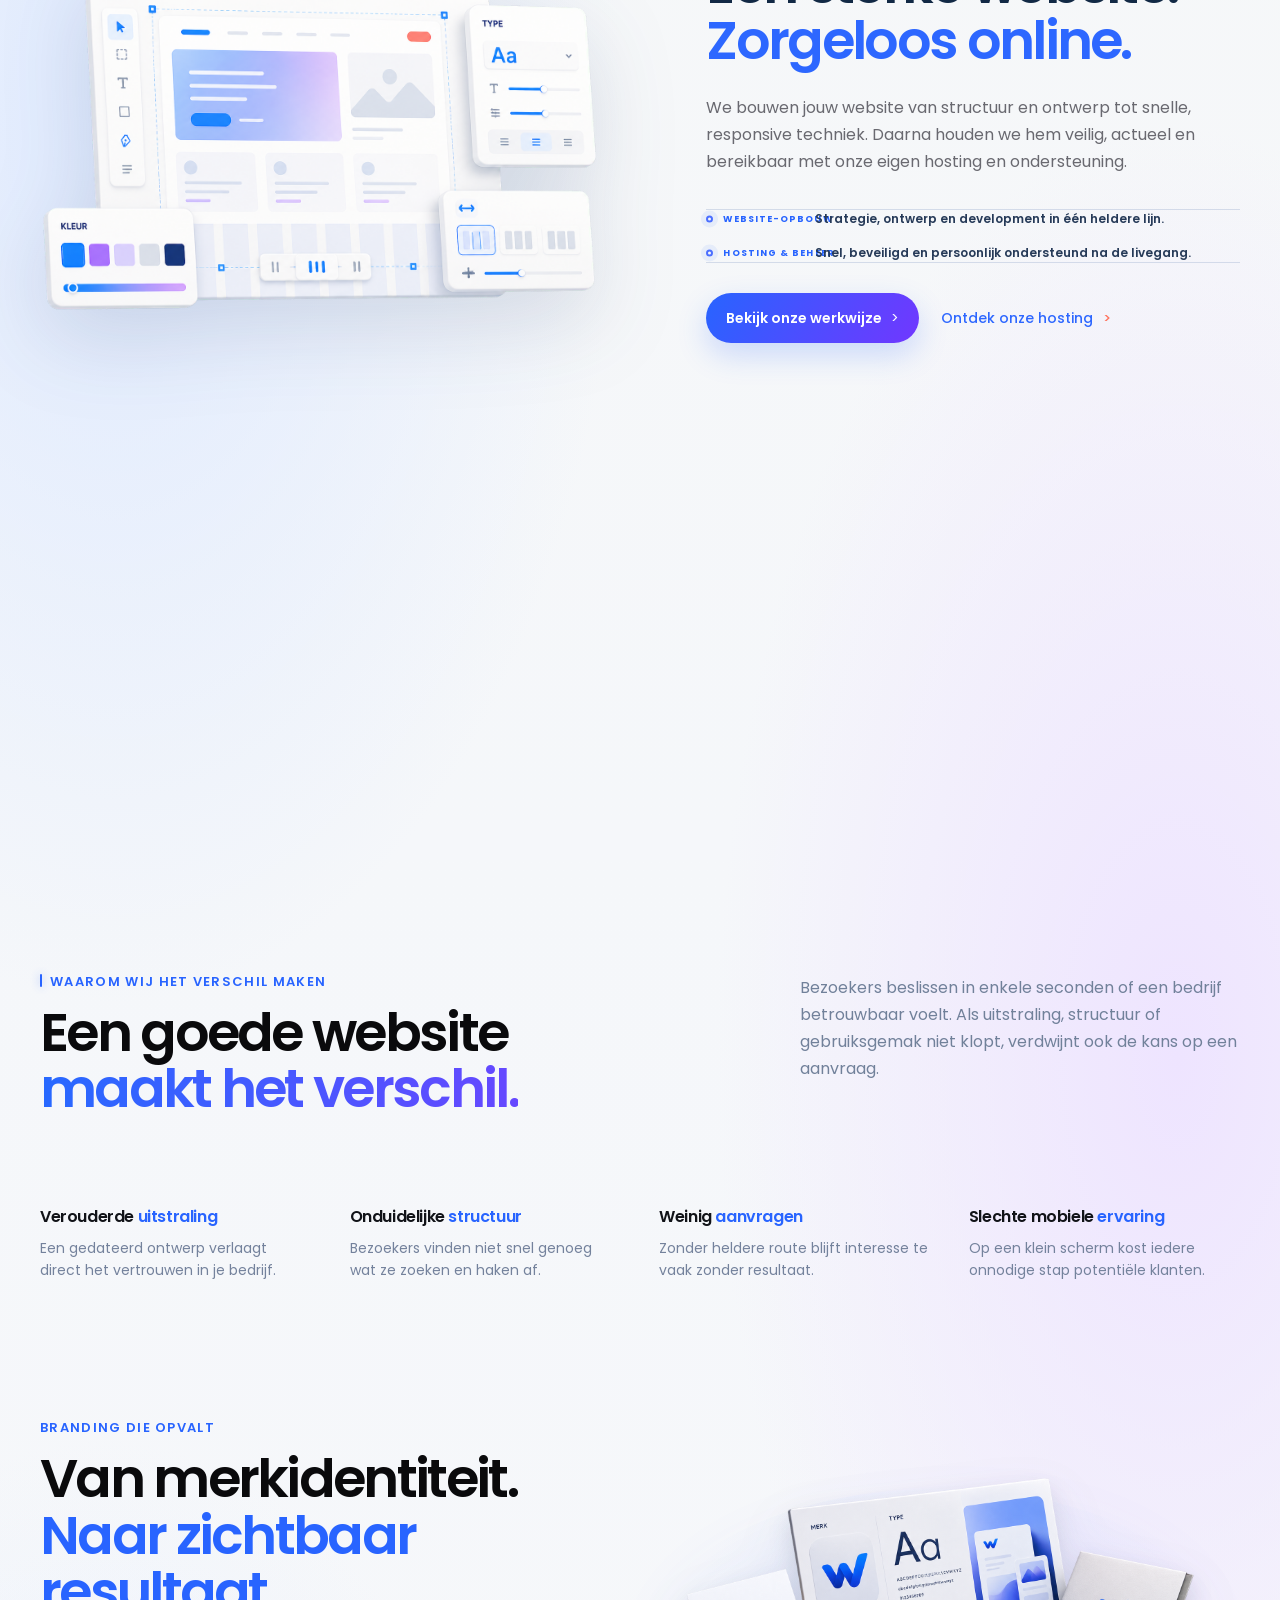
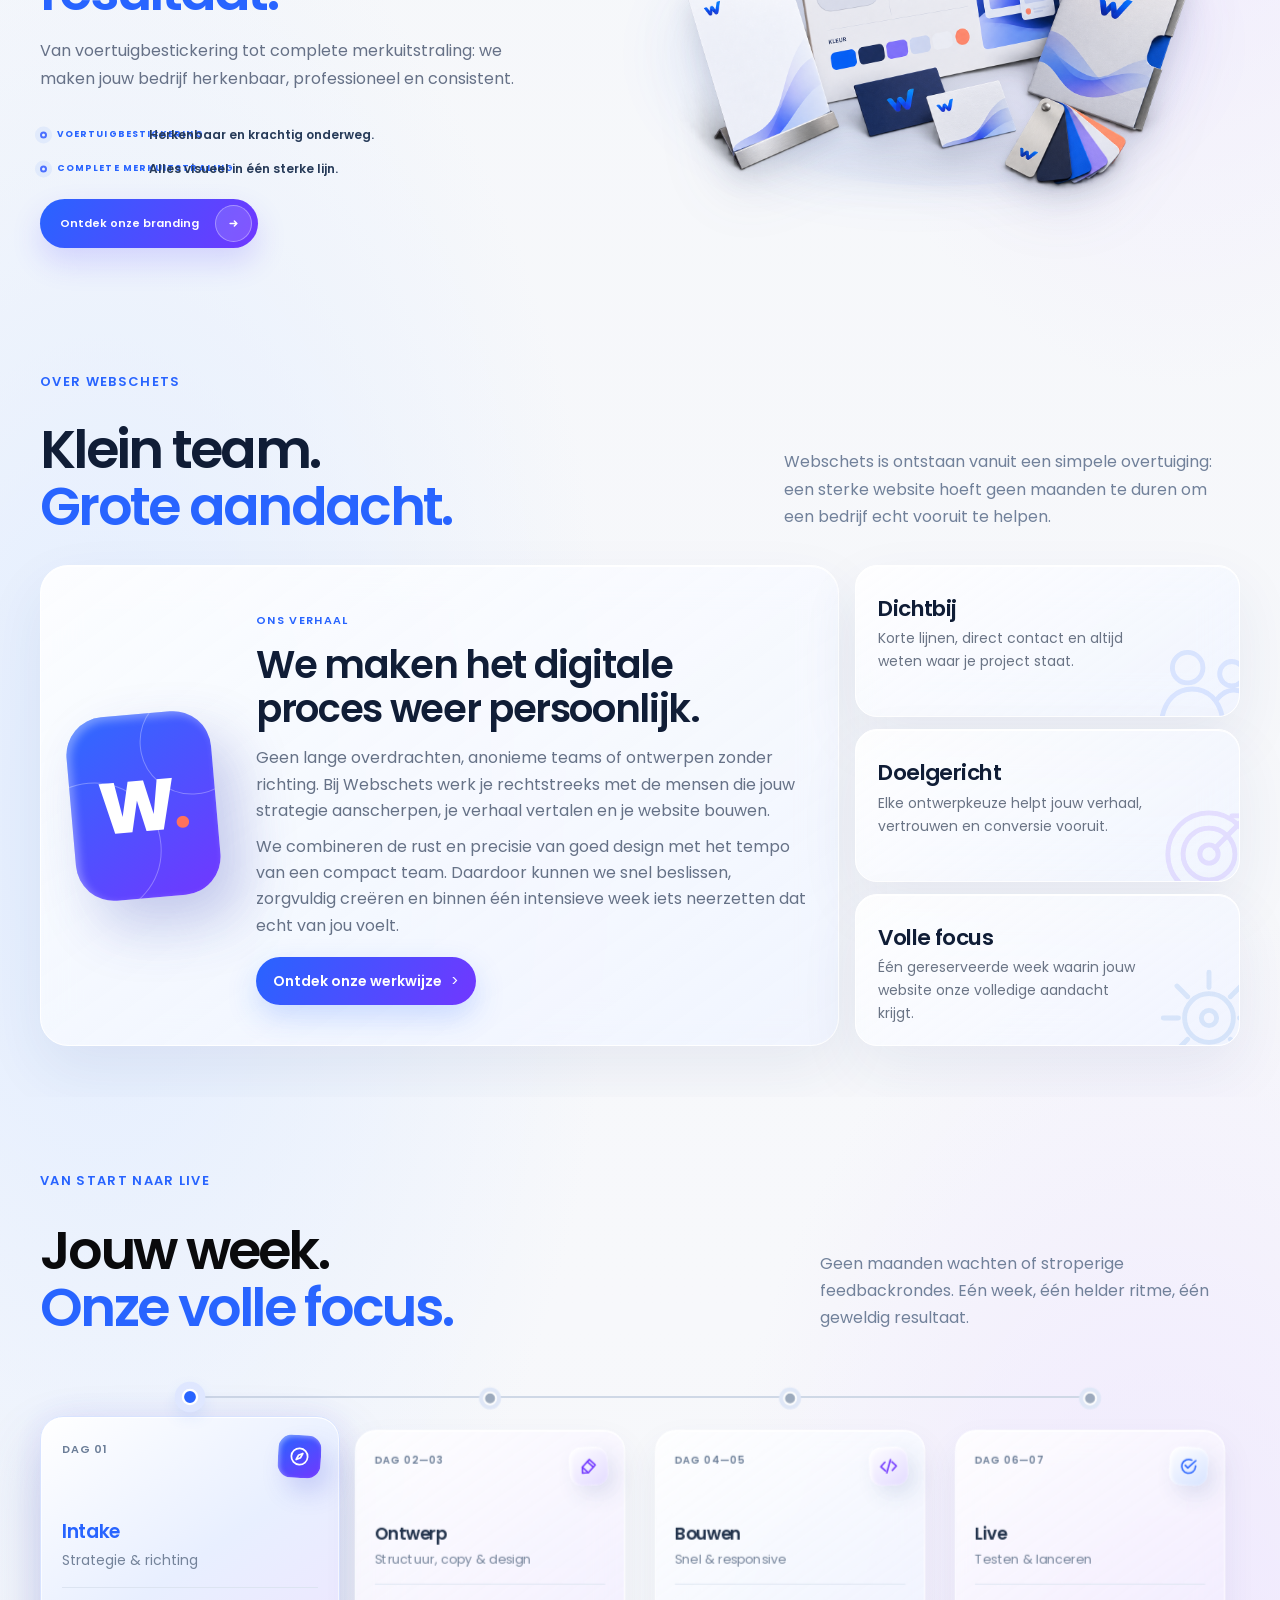
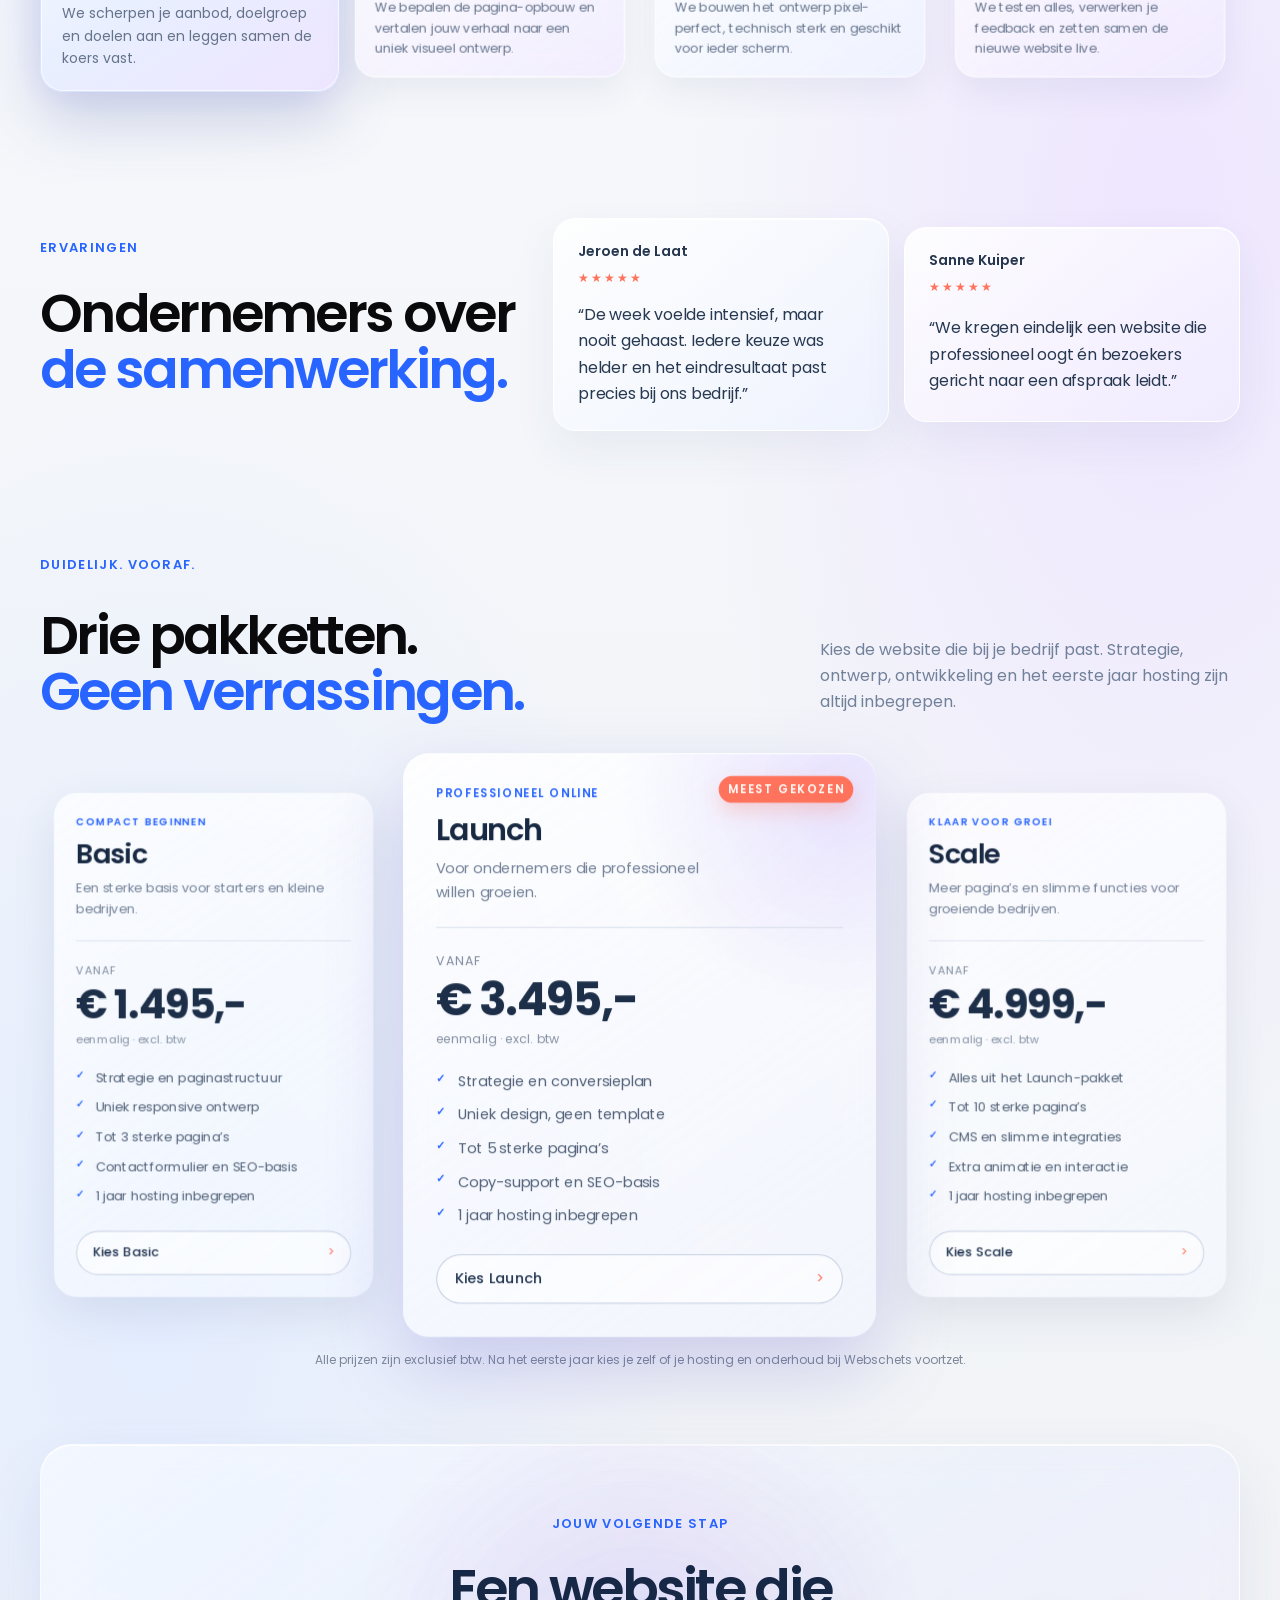
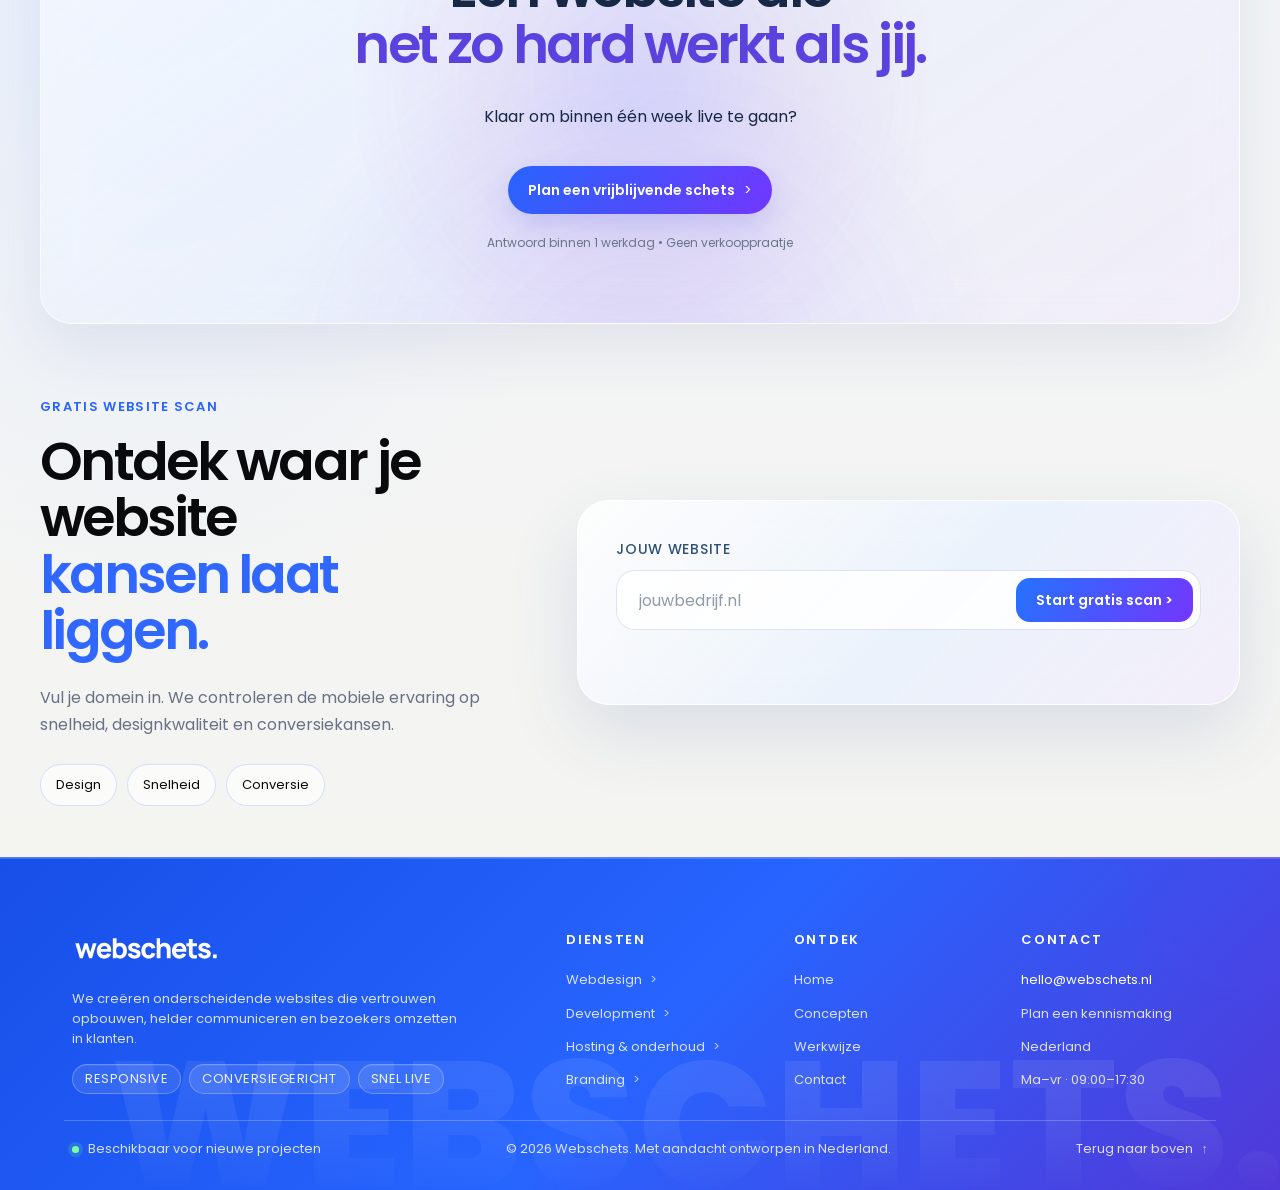
==== commit a6027598: "Refresh locked proof component" ====
--- a/index.html
+++ b/index.html
@@ -14,7 +14,7 @@
 <link rel="stylesheet" href="card-title-weight.css?v=1">
   <link rel="stylesheet" href="shared-design-system.css?v=5">
   <link rel="stylesheet" href="concept-showcase.css?v=15">
-  <link rel="stylesheet" href="shared-proof-list.css?v=1">
+  <link rel="stylesheet" href="shared-proof-list.css?v=2">
 </head>
 <body class="home-page">
   <div class="noise"></div>
--- a/shared-proof-list.css
+++ b/shared-proof-list.css
@@ -175,3 +175,76 @@
     grid-template-columns: 72px minmax(0, 1fr) !important;
   }
 }
+
+
+/* Specificiteitsvergrendeling tegen oudere pagina-afhankelijke !important-regels. */
+html body main :is(
+  .home-build-hosting-points.home-build-hosting-points.home-build-hosting-points > div > strong,
+  .home-branding-benefits.home-branding-benefits.home-branding-benefits > div > strong,
+  .service-detail-points.service-detail-points.service-detail-points > article > b,
+  .process-proof.process-proof.process-proof > span > b,
+  .process-payment-points.process-payment-points.process-payment-points > span > b,
+  .cx-feature-copy.cx-feature-copy.cx-feature-copy dt,
+  .cx-explainer-steps.cx-explainer-steps.cx-explainer-steps article > span
+) {
+  font-size: 9px !important;
+  font-weight: 700 !important;
+  line-height: 1.2 !important;
+  letter-spacing: .12em !important;
+  color: #2864ff !important;
+  text-transform: uppercase !important;
+}
+
+html body main :is(
+  .home-build-hosting-points.home-build-hosting-points.home-build-hosting-points > div > span,
+  .home-branding-benefits.home-branding-benefits.home-branding-benefits > div > span,
+  .service-detail-points.service-detail-points.service-detail-points > article > span,
+  .process-proof.process-proof.process-proof > span > small,
+  .process-payment-points.process-payment-points.process-payment-points > span > small,
+  .cx-feature-copy.cx-feature-copy.cx-feature-copy dd,
+  .cx-explainer-steps.cx-explainer-steps.cx-explainer-steps article strong
+) {
+  font-size: 12px !important;
+  font-weight: 600 !important;
+  line-height: 1.5 !important;
+  letter-spacing: 0 !important;
+  color: #263a58 !important;
+  text-transform: none !important;
+}
+
+html body main :is(
+  .home-build-hosting-points.home-build-hosting-points.home-build-hosting-points > div,
+  .home-branding-benefits.home-branding-benefits.home-branding-benefits > div,
+  .service-detail-points.service-detail-points.service-detail-points > article,
+  .process-proof.process-proof.process-proof > span,
+  .process-payment-points.process-payment-points.process-payment-points > span,
+  .cx-feature-copy.cx-feature-copy.cx-feature-copy dl > div,
+  .cx-explainer-steps.cx-explainer-steps.cx-explainer-steps > article
+) {
+  grid-template-columns: 78px minmax(0,1fr) !important;
+  gap: 14px !important;
+  padding: 0 0 0 17px !important;
+}
+
+html body main .form-proof.form-proof.form-proof > article,
+html body main .brand-v2-points.brand-v2-points.brand-v2-points > .brand-v2-point {
+  grid-template-columns: minmax(0,1fr) !important;
+  gap: 0 !important;
+  padding: 0 0 0 17px !important;
+}
+html body main .form-proof.form-proof.form-proof b,
+html body main .brand-v2-points.brand-v2-points.brand-v2-points .brand-v2-point strong {
+  font-size: 12px !important;
+  font-weight: 600 !important;
+  line-height: 1.5 !important;
+  letter-spacing: 0 !important;
+  color: #263a58 !important;
+  text-transform: none !important;
+}
+html body main .form-proof.form-proof.form-proof small,
+html body main .brand-v2-points.brand-v2-points.brand-v2-points .brand-v2-point span {
+  font-size: 10px !important;
+  font-weight: 400 !important;
+  line-height: 1.55 !important;
+  color: #8793a6 !important;
+}
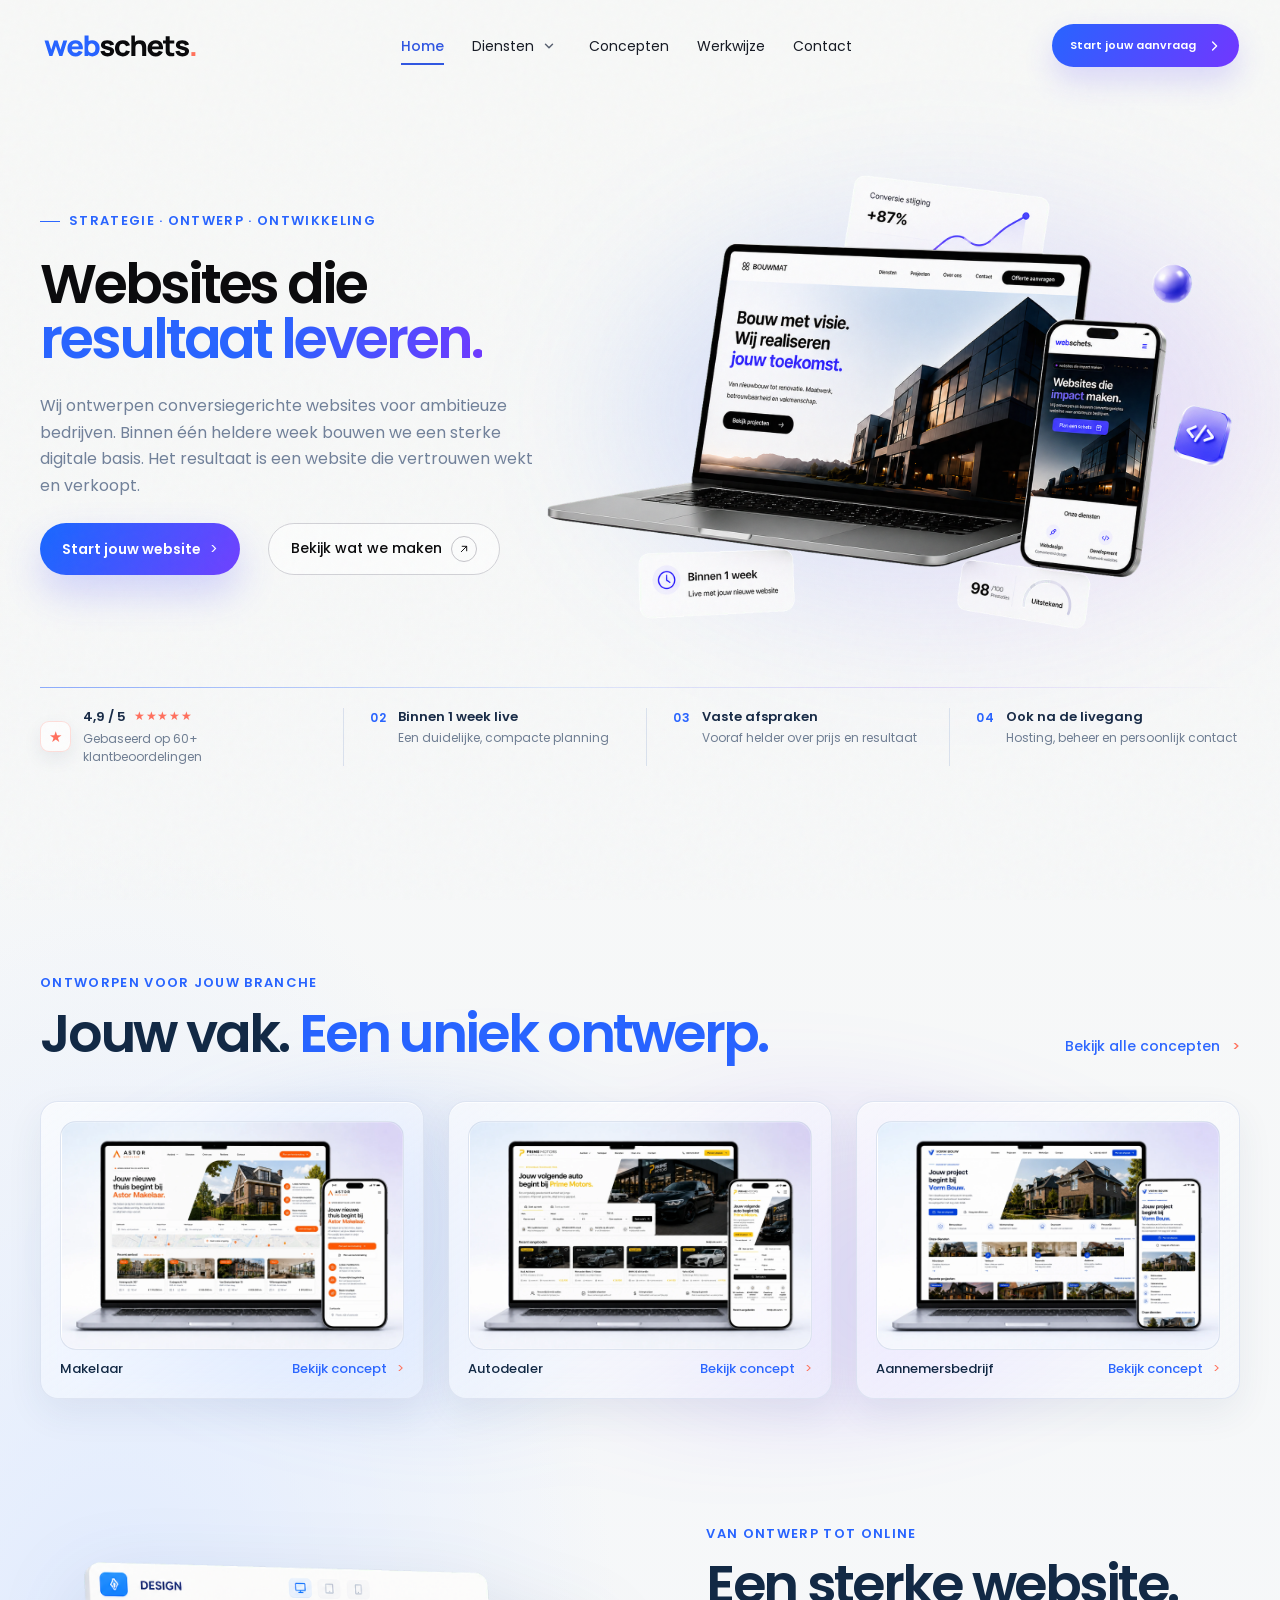
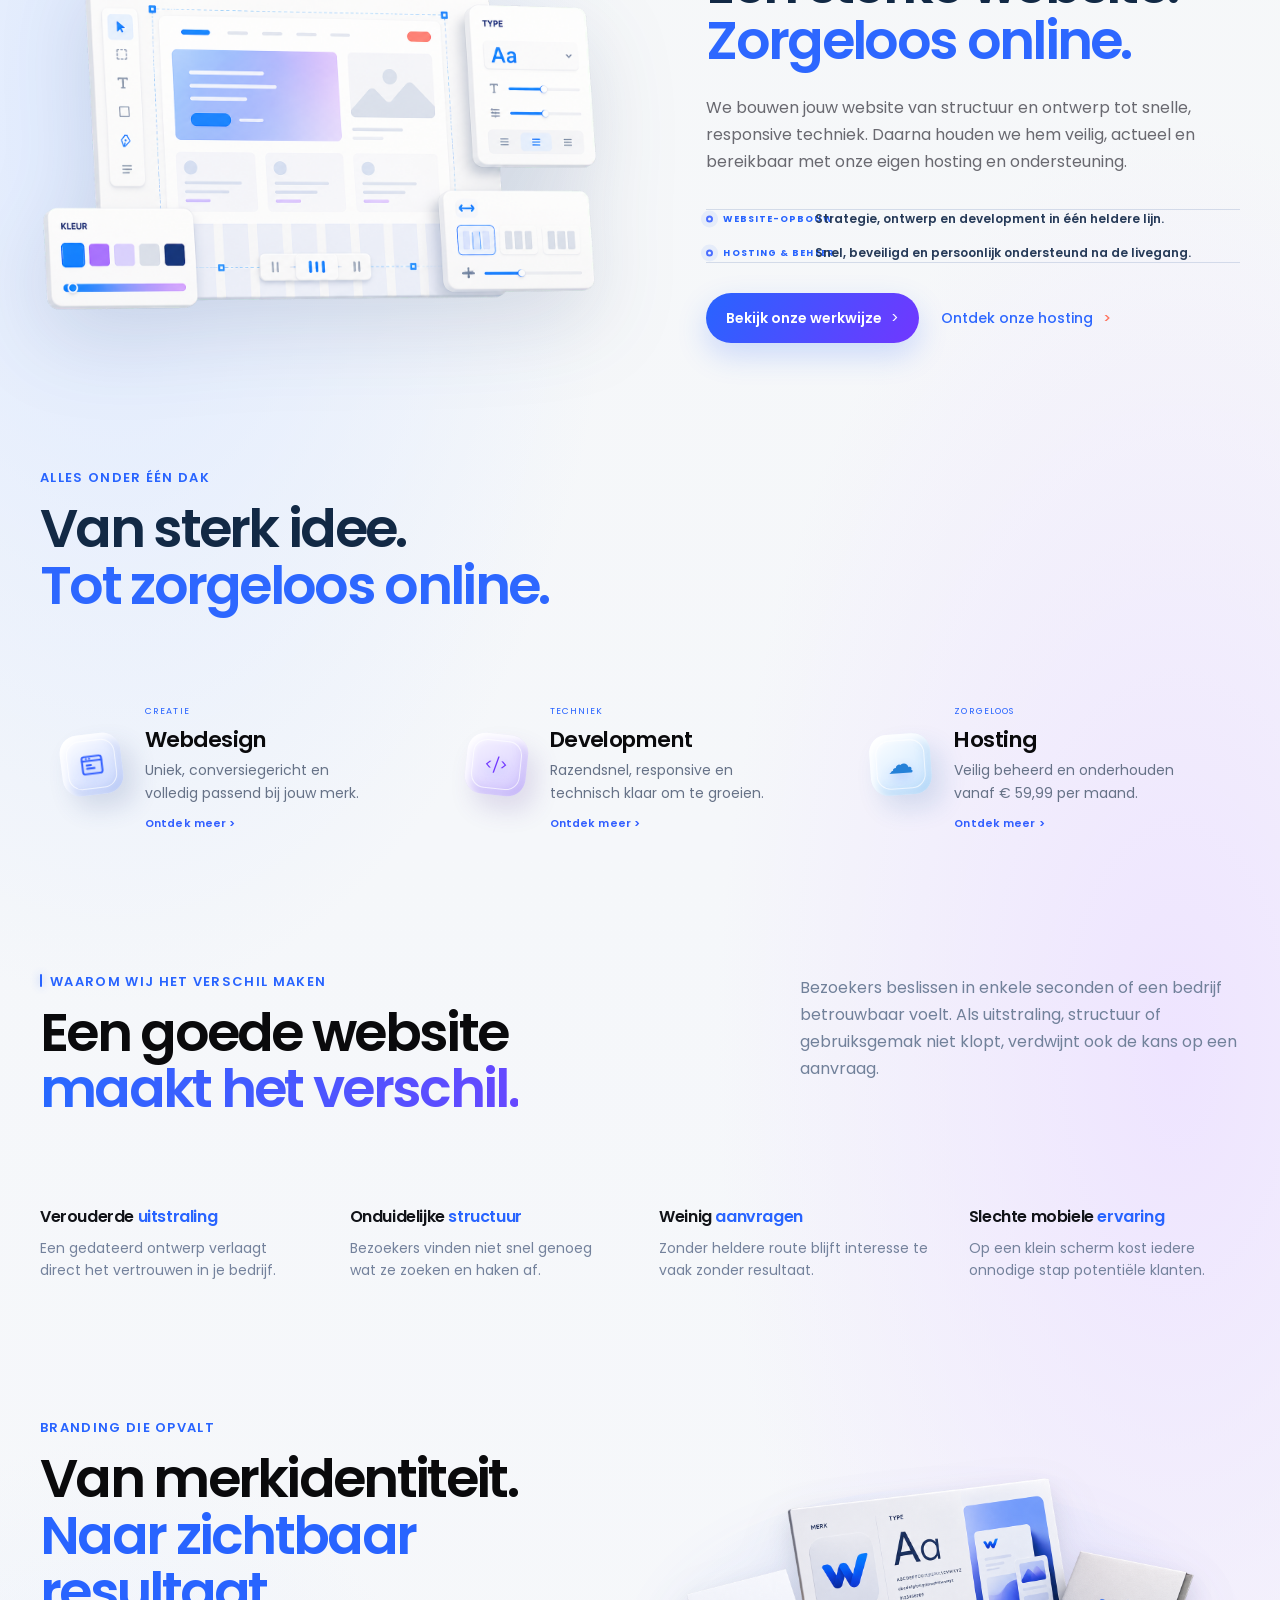
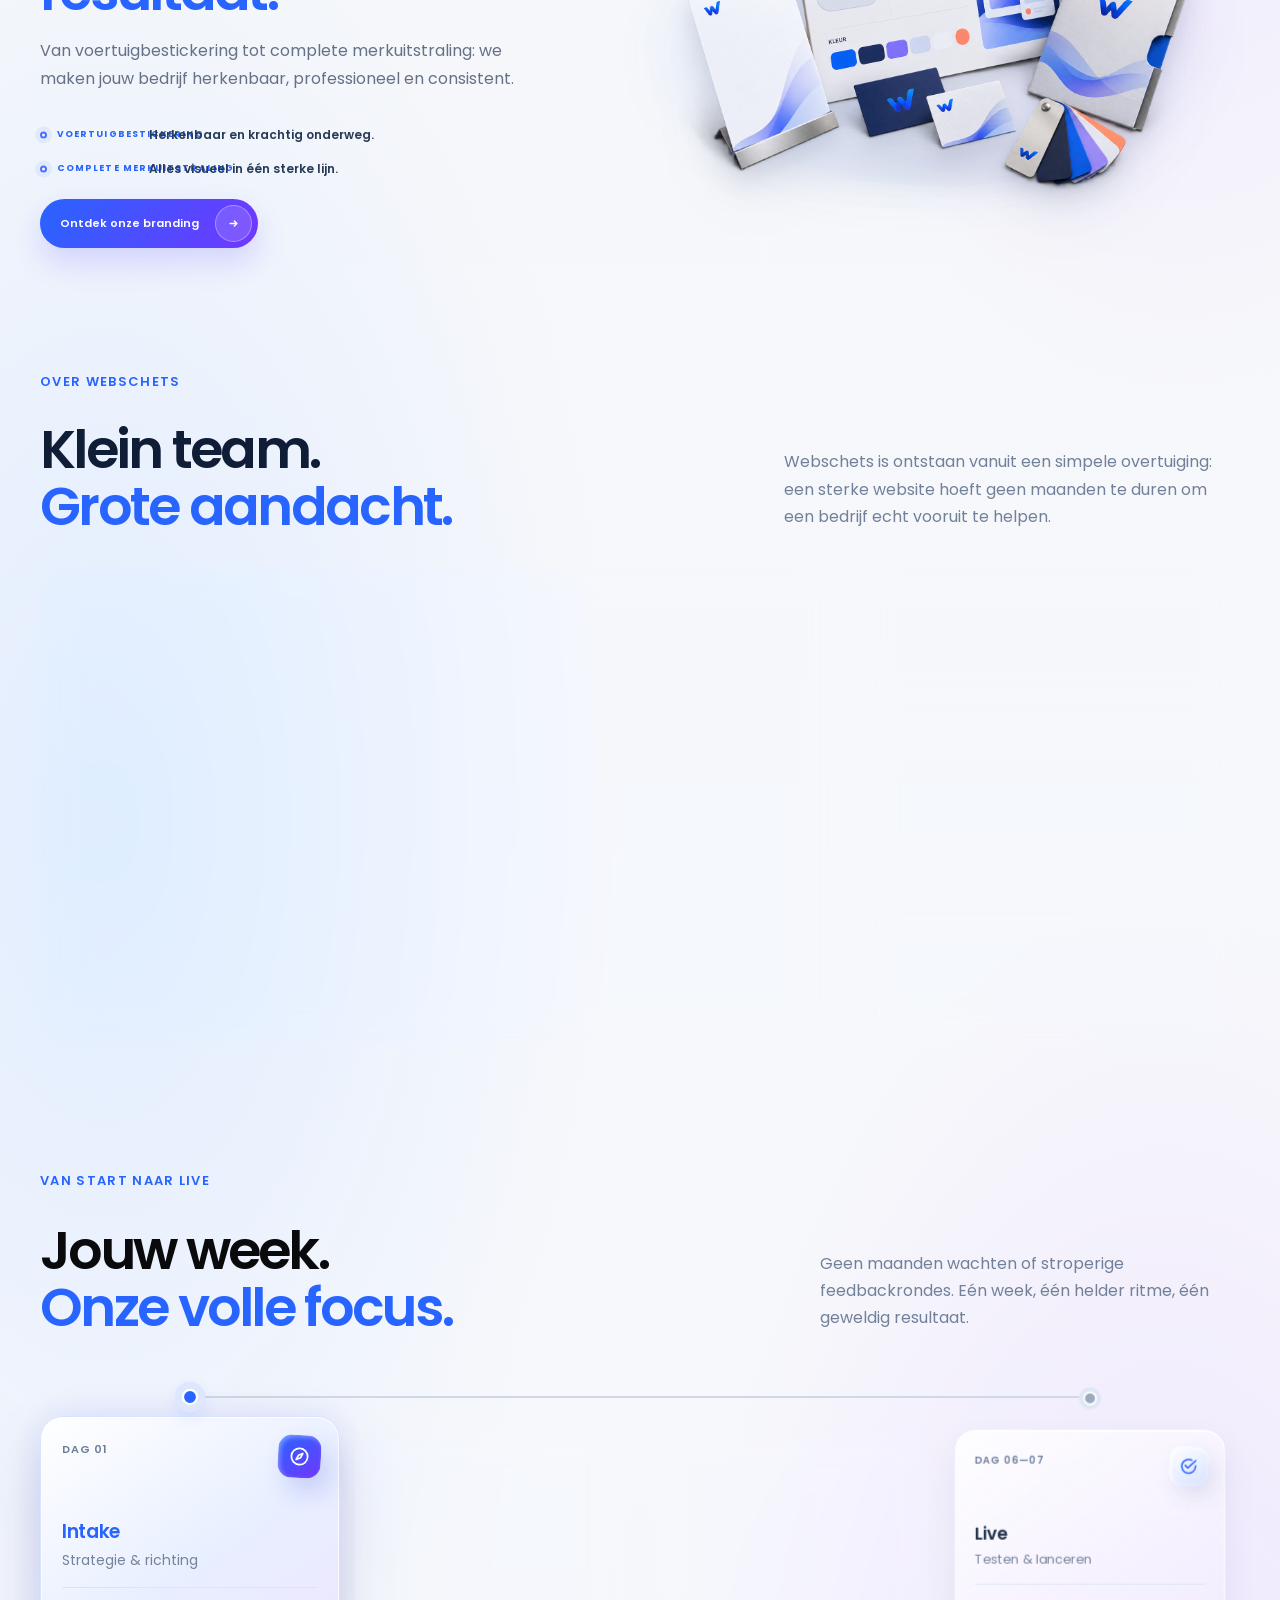
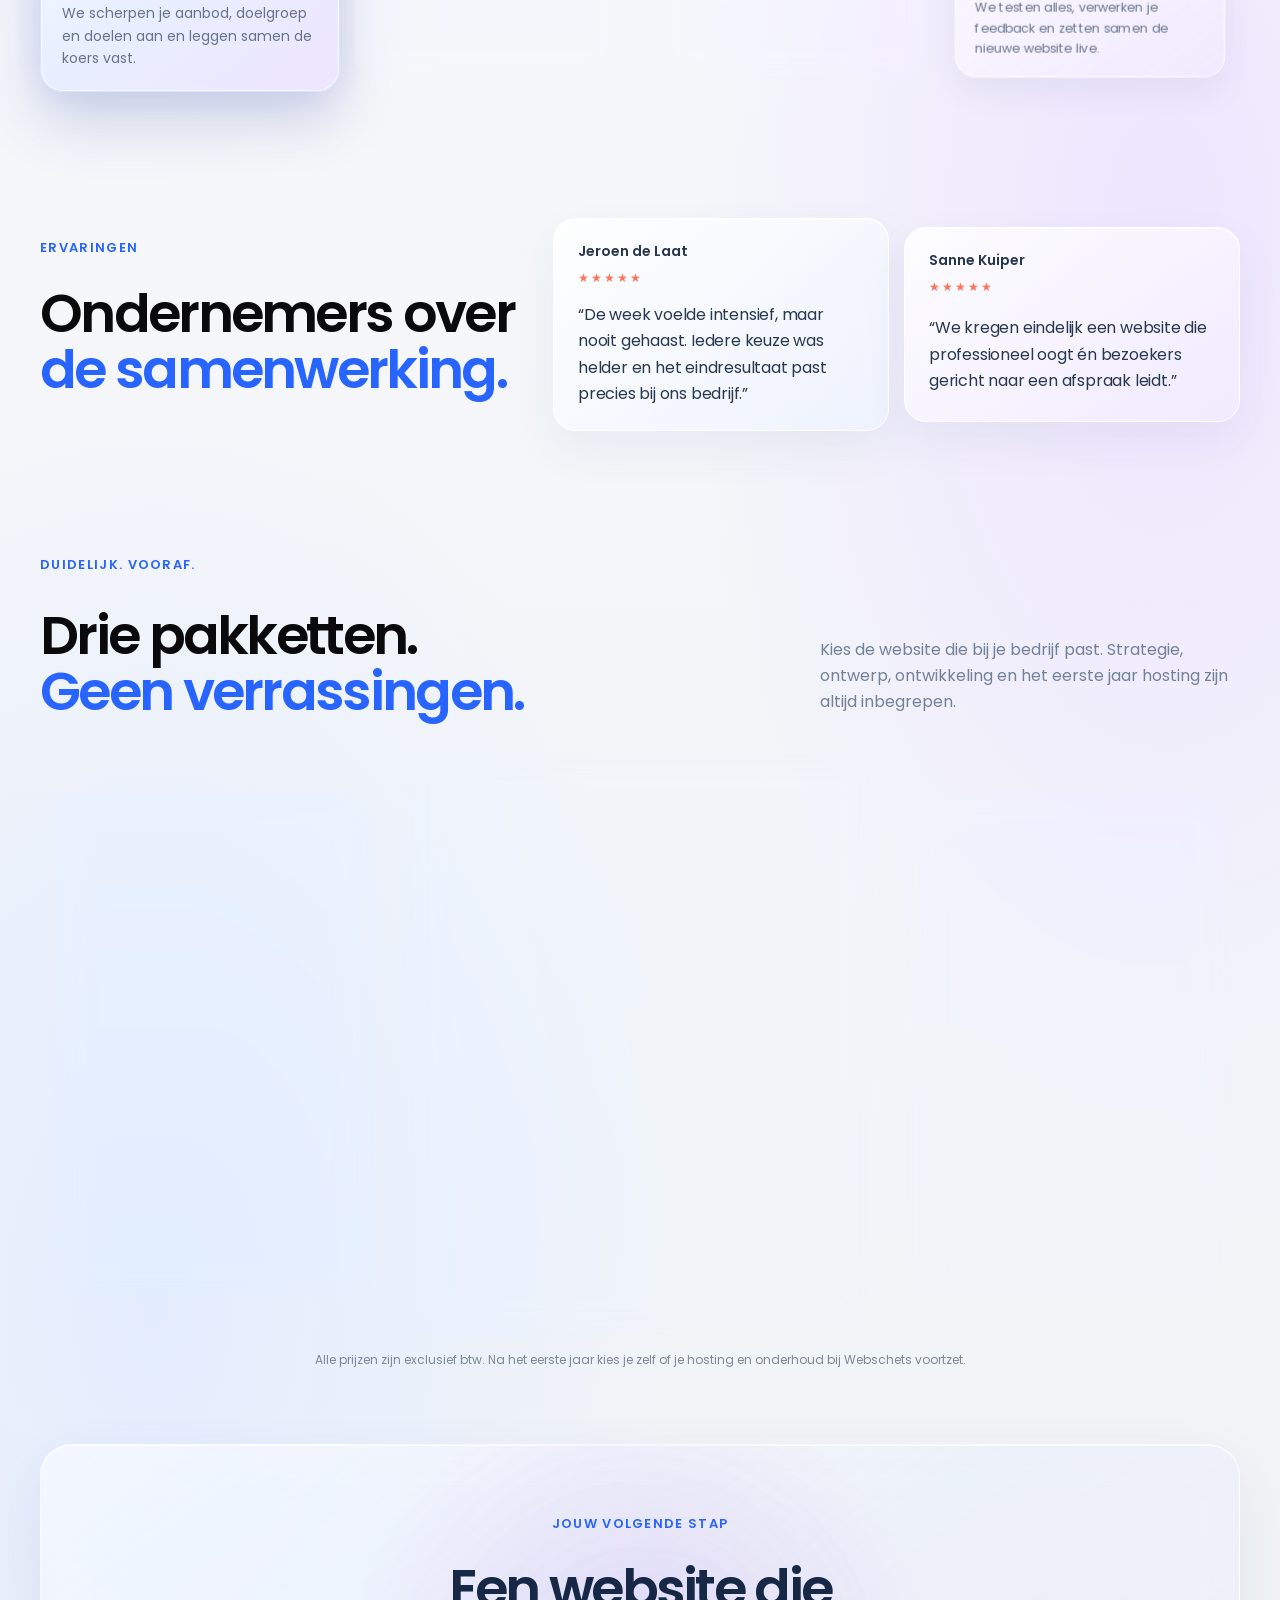
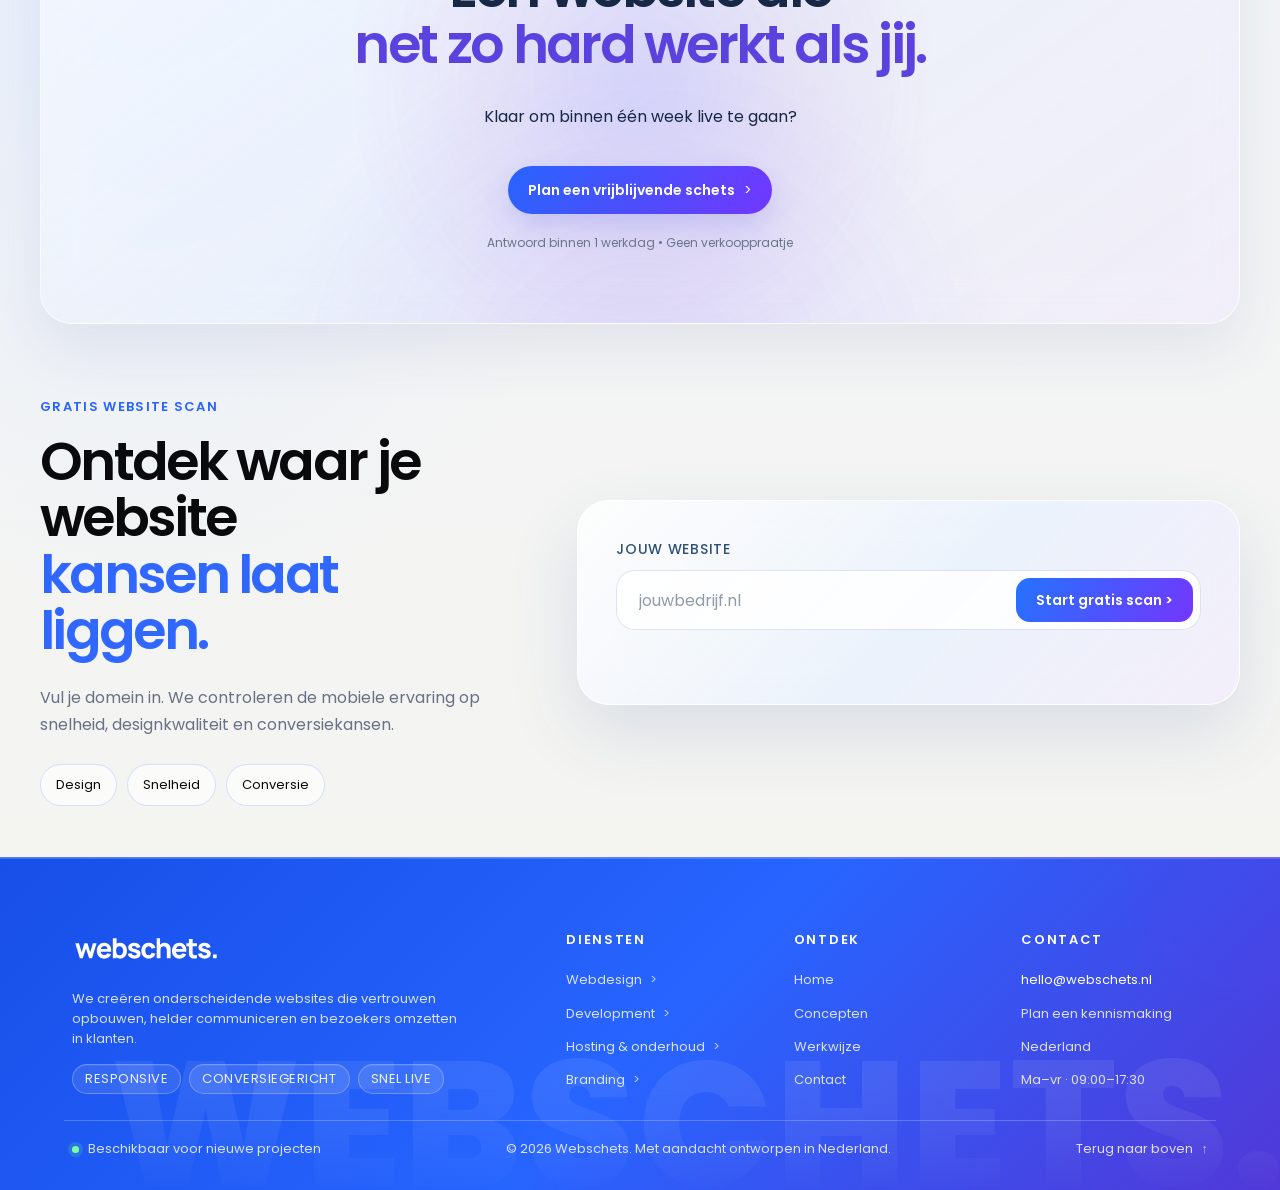
==== commit 50153b83: "Refresh identical proof component" ====
--- a/index.html
+++ b/index.html
@@ -14,7 +14,7 @@
 <link rel="stylesheet" href="card-title-weight.css?v=1">
   <link rel="stylesheet" href="shared-design-system.css?v=5">
   <link rel="stylesheet" href="concept-showcase.css?v=15">
-  <link rel="stylesheet" href="shared-proof-list.css?v=2">
+  <link rel="stylesheet" href="shared-proof-list.css?v=3">
 </head>
 <body class="home-page">
   <div class="noise"></div>
--- a/shared-proof-list.css
+++ b/shared-proof-list.css
@@ -248,3 +248,39 @@
   line-height: 1.55 !important;
   color: #8793a6 !important;
 }
+
+
+/* Contact en Branding gebruiken dezelfde tweekoloms-hiërarchie als alle overige proof-lijsten. */
+html body main .form-proof.form-proof.form-proof > article,
+html body main .brand-v2-points.brand-v2-points.brand-v2-points > .brand-v2-point {
+  grid-template-columns: 78px minmax(0,1fr) !important;
+  gap: 14px !important;
+}
+html body main .form-proof.form-proof.form-proof b,
+html body main .brand-v2-points.brand-v2-points.brand-v2-points .brand-v2-point strong {
+  align-self: center !important;
+  white-space: nowrap !important;
+  color: #2864ff !important;
+  font-size: 9px !important;
+  font-weight: 700 !important;
+  line-height: 1.2 !important;
+  letter-spacing: .12em !important;
+  text-transform: uppercase !important;
+}
+html body main .form-proof.form-proof.form-proof small,
+html body main .brand-v2-points.brand-v2-points.brand-v2-points .brand-v2-point span {
+  align-self: center !important;
+  margin: 0 !important;
+  color: #263a58 !important;
+  font-size: 12px !important;
+  font-weight: 600 !important;
+  line-height: 1.5 !important;
+  letter-spacing: 0 !important;
+  text-transform: none !important;
+}
+@media (max-width:700px) {
+  html body main .form-proof.form-proof.form-proof > article,
+  html body main .brand-v2-points.brand-v2-points.brand-v2-points > .brand-v2-point {
+    grid-template-columns: 72px minmax(0,1fr) !important;
+  }
+}
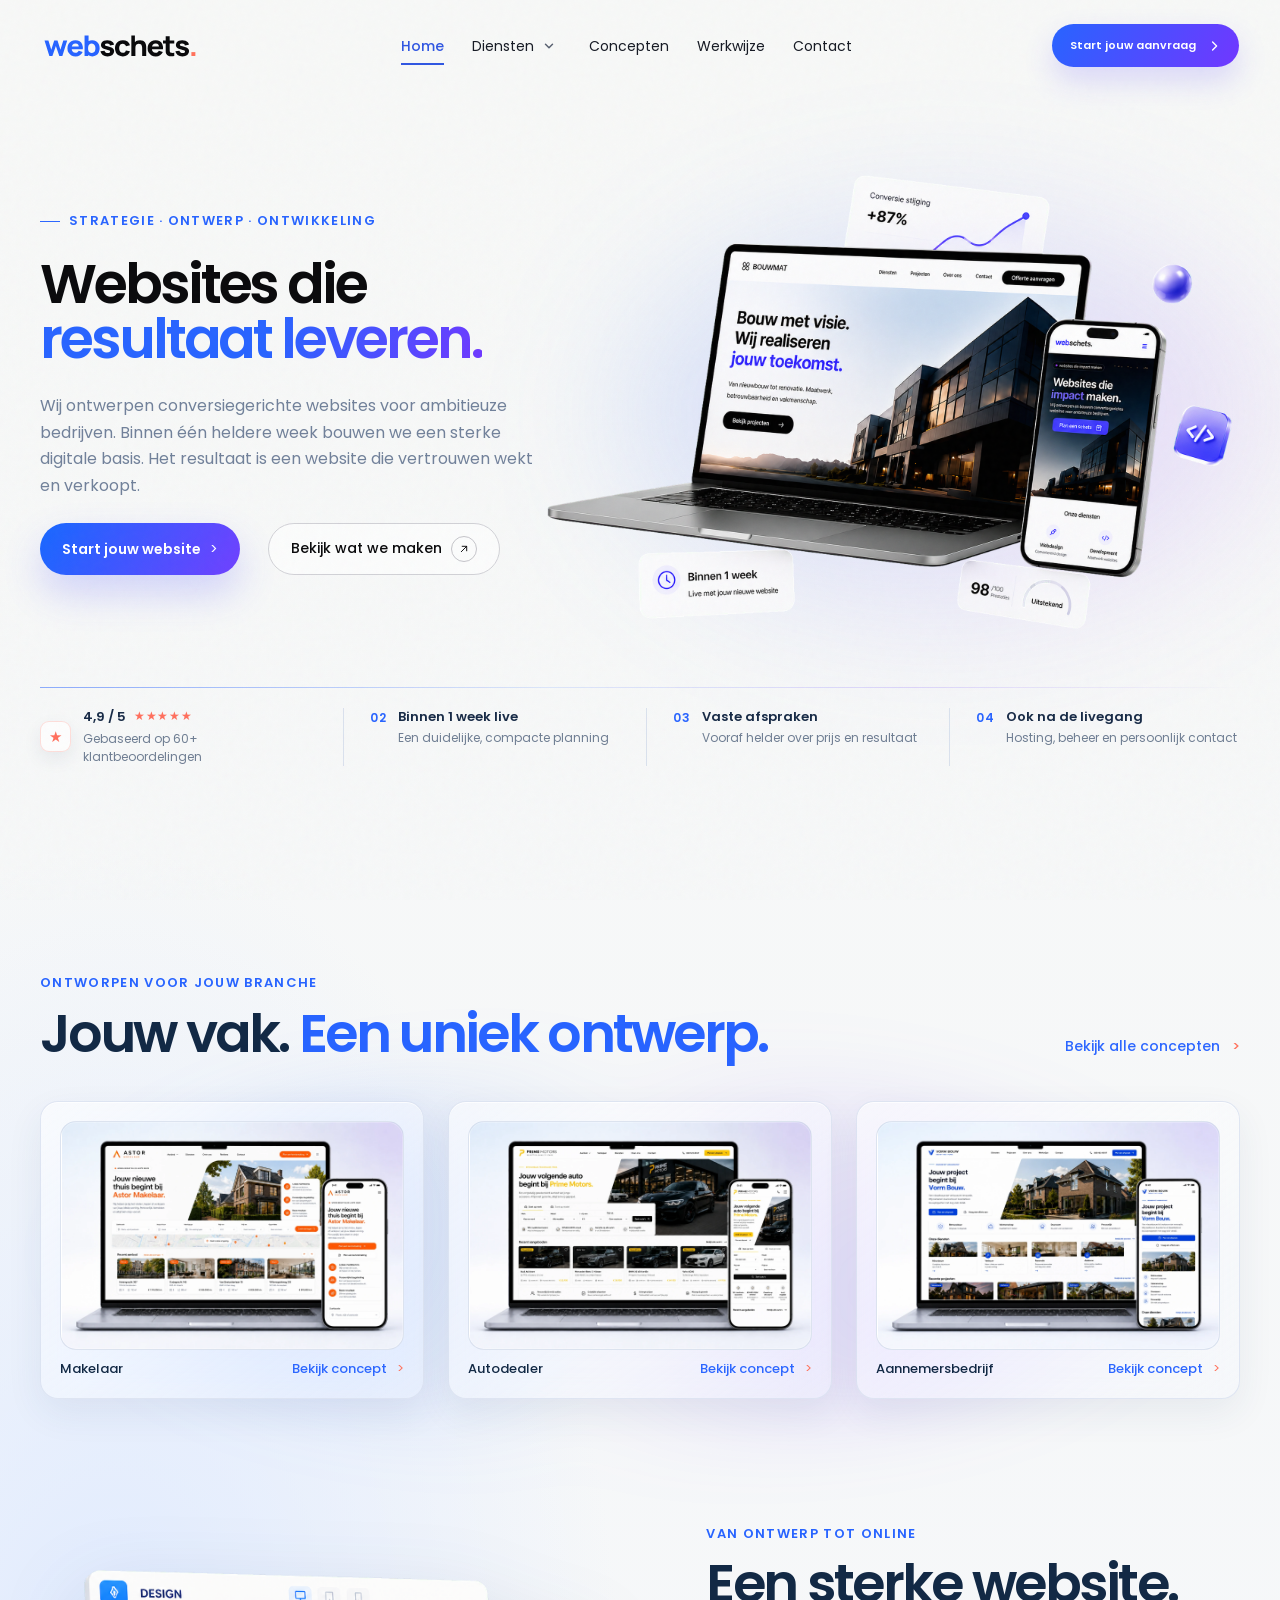
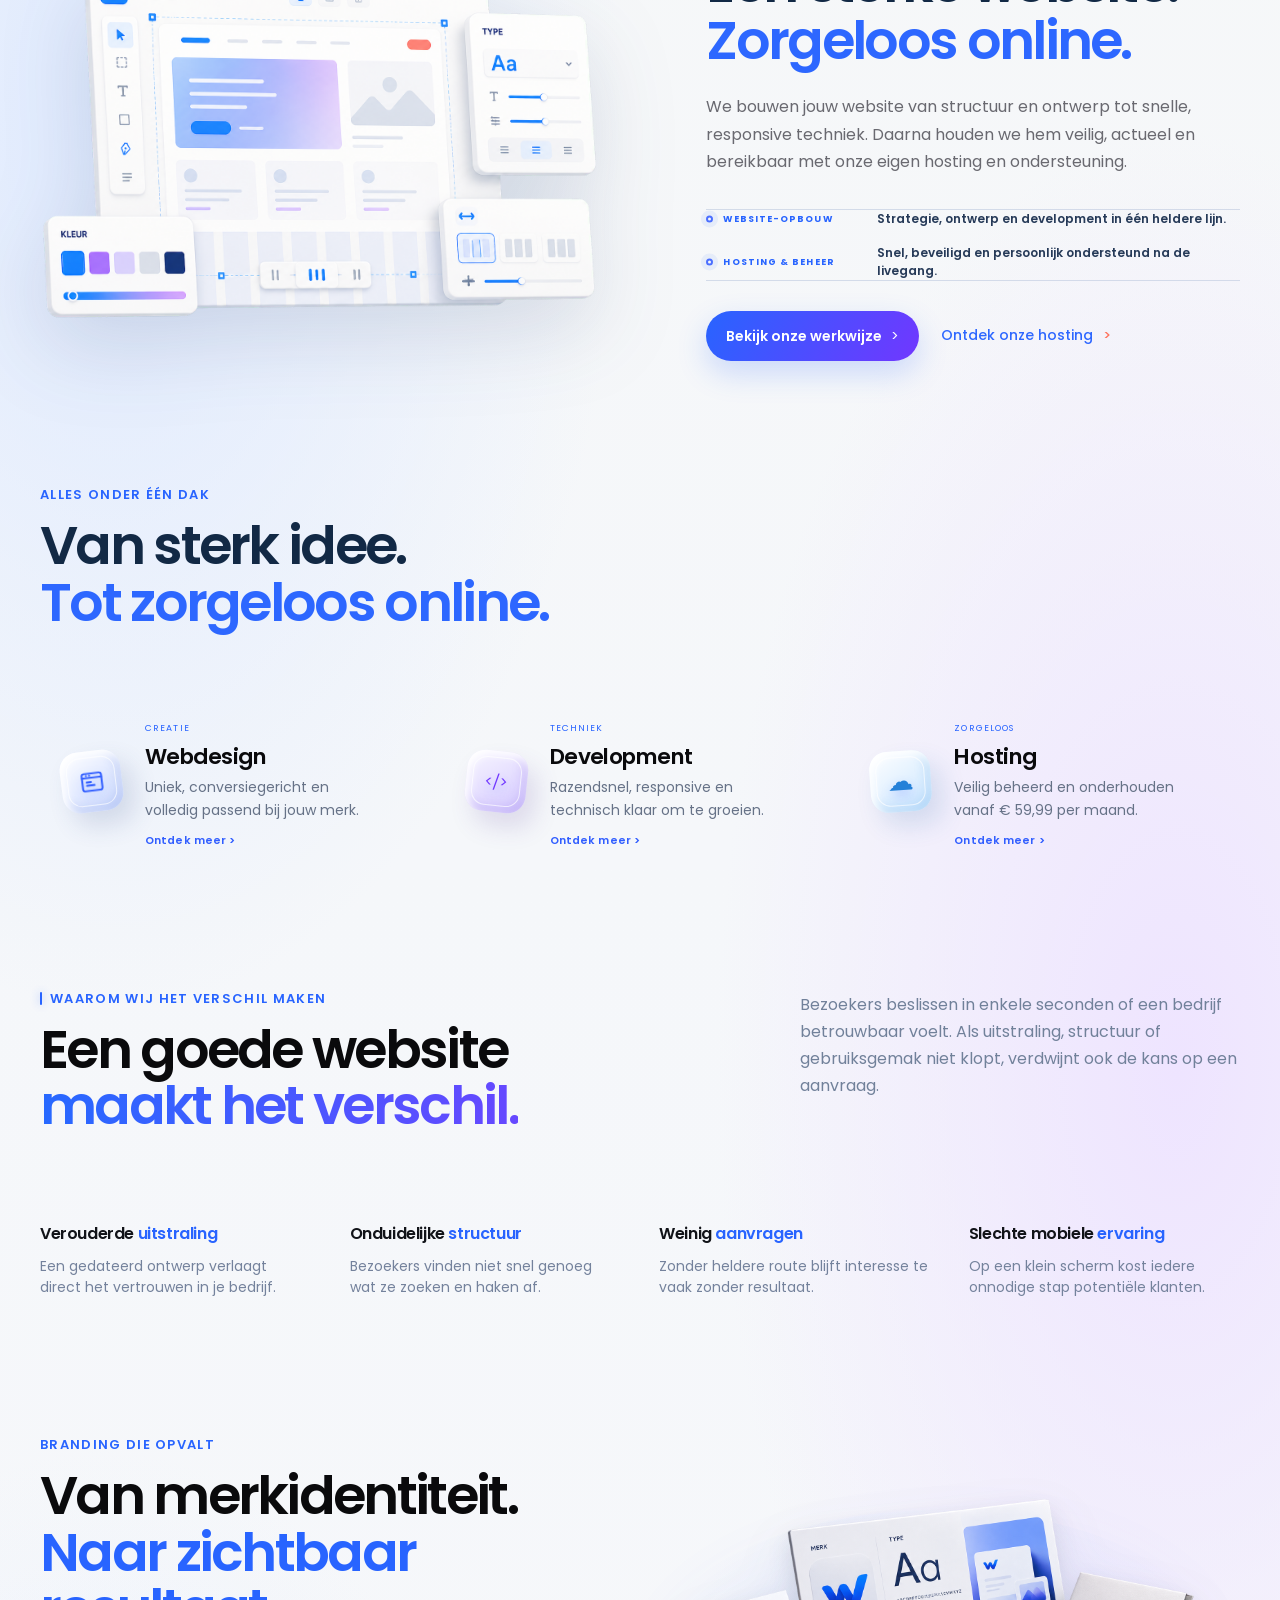
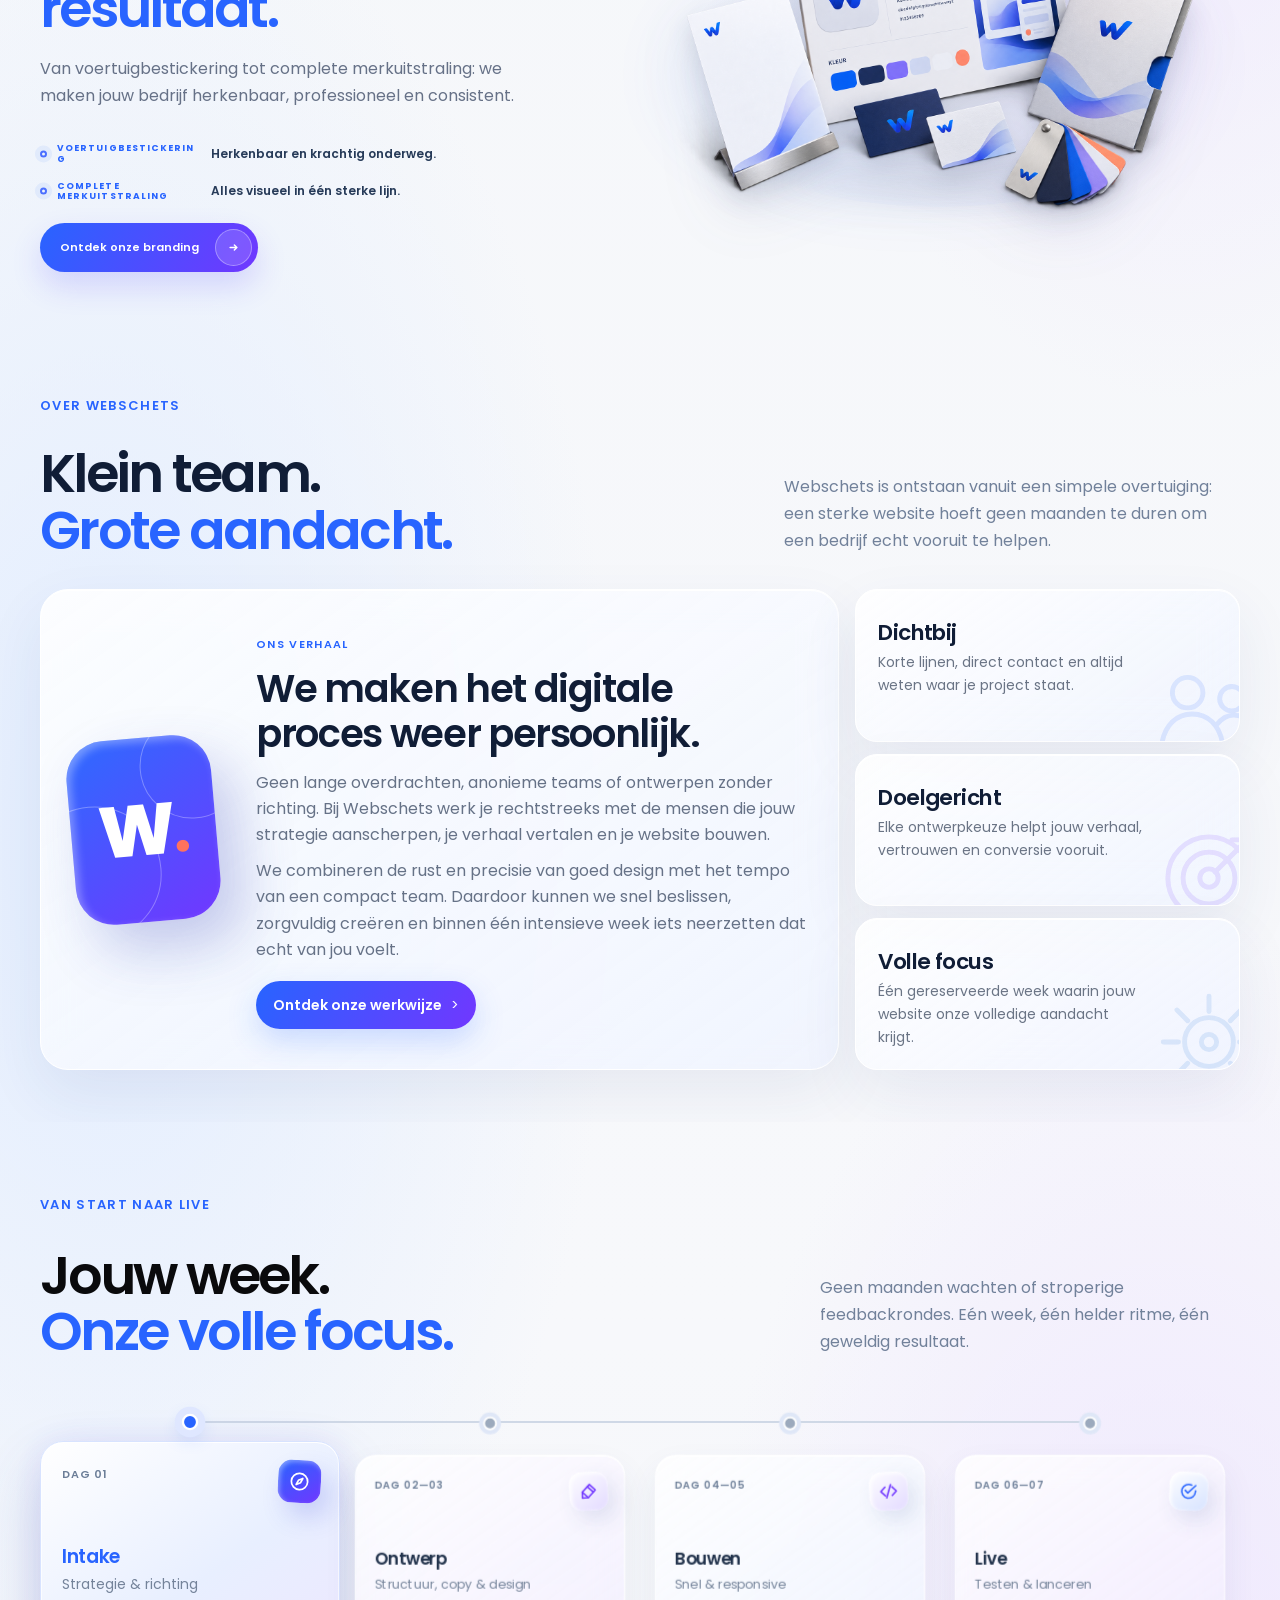
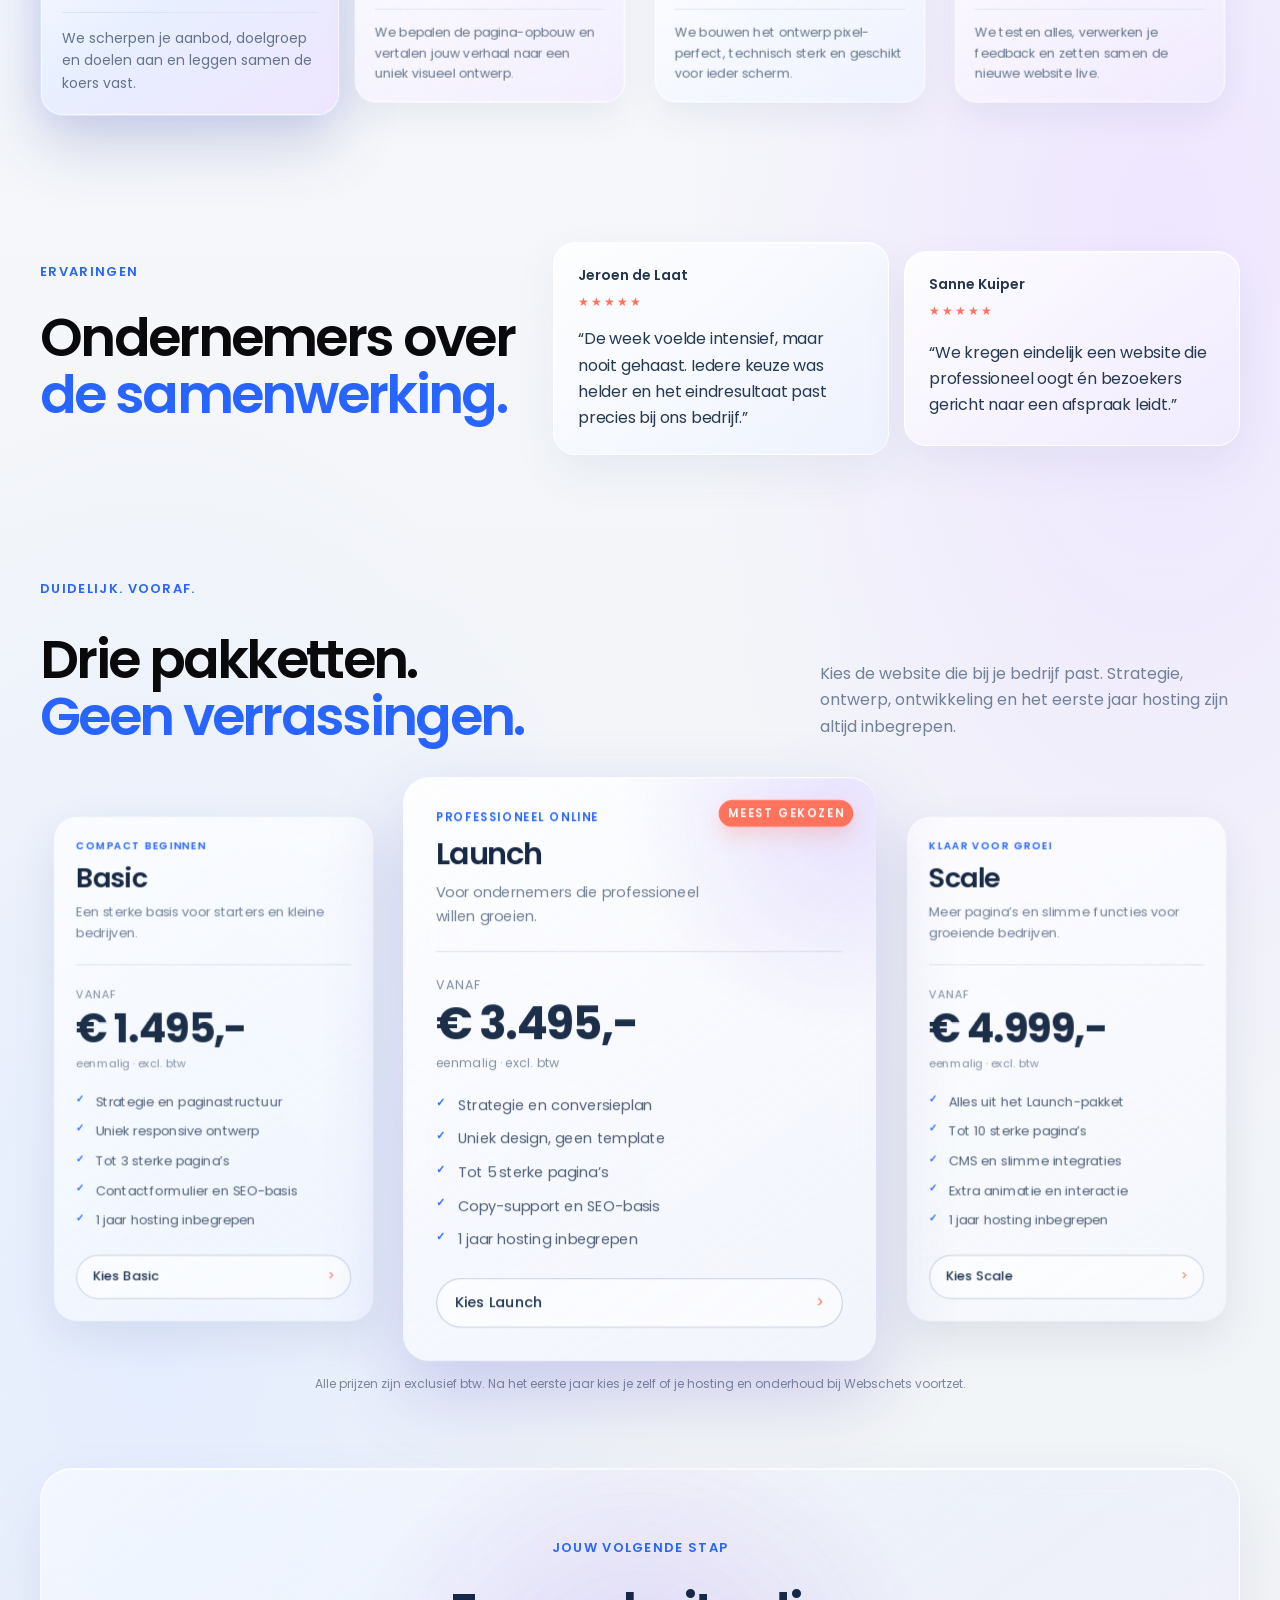
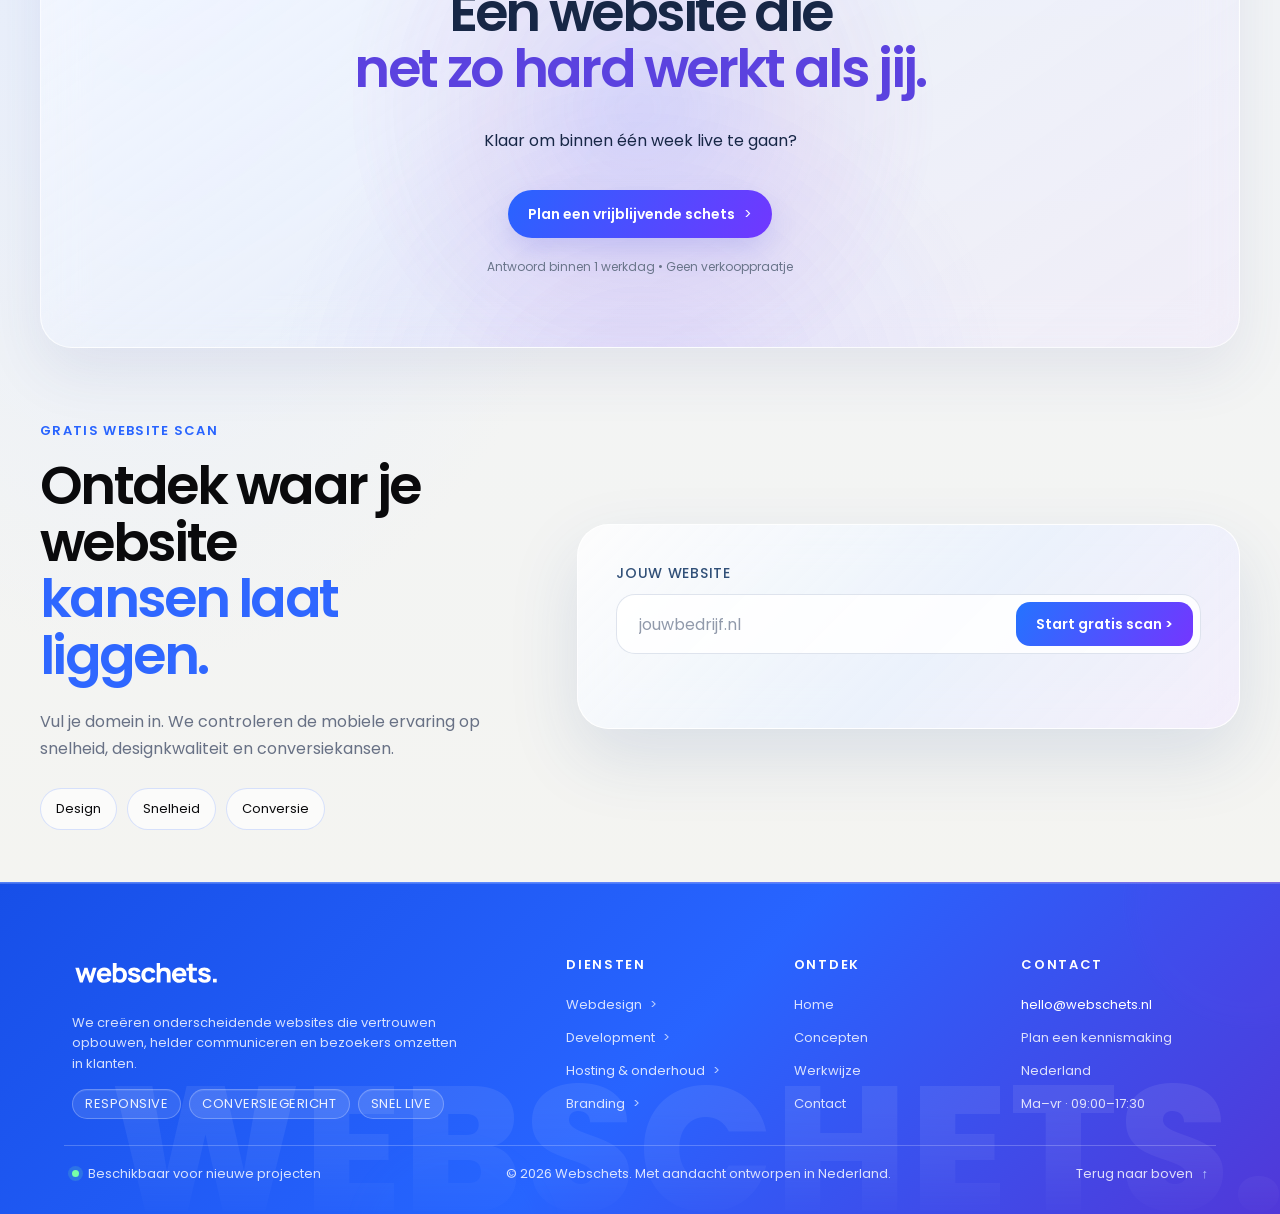
==== commit a6d2b025: "Refresh non-overlapping proof layout" ====
--- a/index.html
+++ b/index.html
@@ -14,7 +14,7 @@
 <link rel="stylesheet" href="card-title-weight.css?v=1">
   <link rel="stylesheet" href="shared-design-system.css?v=5">
   <link rel="stylesheet" href="concept-showcase.css?v=15">
-  <link rel="stylesheet" href="shared-proof-list.css?v=3">
+  <link rel="stylesheet" href="shared-proof-list.css?v=4">
 </head>
 <body class="home-page">
   <div class="noise"></div>
--- a/shared-proof-list.css
+++ b/shared-proof-list.css
@@ -284,3 +284,50 @@
     grid-template-columns: 72px minmax(0,1fr) !important;
   }
 }
+
+
+/* Veilige uniforme kolombreedte: lange labels kunnen nooit over de tekst lopen. */
+html body main :is(
+  .home-build-hosting-points.home-build-hosting-points.home-build-hosting-points > div,
+  .home-branding-benefits.home-branding-benefits.home-branding-benefits > div,
+  .service-detail-points.service-detail-points.service-detail-points > article,
+  .process-proof.process-proof.process-proof > span,
+  .process-payment-points.process-payment-points.process-payment-points > span,
+  .form-proof.form-proof.form-proof > article,
+  .brand-v2-points.brand-v2-points.brand-v2-points > .brand-v2-point,
+  .cx-feature-copy.cx-feature-copy.cx-feature-copy dl > div,
+  .cx-explainer-steps.cx-explainer-steps.cx-explainer-steps > article
+) {
+  grid-template-columns: 140px minmax(0,1fr) !important;
+}
+html body main :is(
+  .home-build-hosting-points > div > strong,
+  .home-branding-benefits > div > strong,
+  .service-detail-points > article > b,
+  .process-proof > span > b,
+  .process-payment-points > span > b,
+  .form-proof > article b,
+  .brand-v2-point strong,
+  .cx-feature-copy dt,
+  .cx-explainer-steps article > span
+) {
+  min-width: 0 !important;
+  max-width: 100% !important;
+  white-space: normal !important;
+  overflow-wrap: anywhere !important;
+}
+@media (max-width:700px) {
+  html body main :is(
+    .home-build-hosting-points.home-build-hosting-points.home-build-hosting-points > div,
+    .home-branding-benefits.home-branding-benefits.home-branding-benefits > div,
+    .service-detail-points.service-detail-points.service-detail-points > article,
+    .process-proof.process-proof.process-proof > span,
+    .process-payment-points.process-payment-points.process-payment-points > span,
+    .form-proof.form-proof.form-proof > article,
+    .brand-v2-points.brand-v2-points.brand-v2-points > .brand-v2-point,
+    .cx-feature-copy.cx-feature-copy.cx-feature-copy dl > div,
+    .cx-explainer-steps.cx-explainer-steps.cx-explainer-steps > article
+  ) {
+    grid-template-columns: 112px minmax(0,1fr) !important;
+  }
+}
